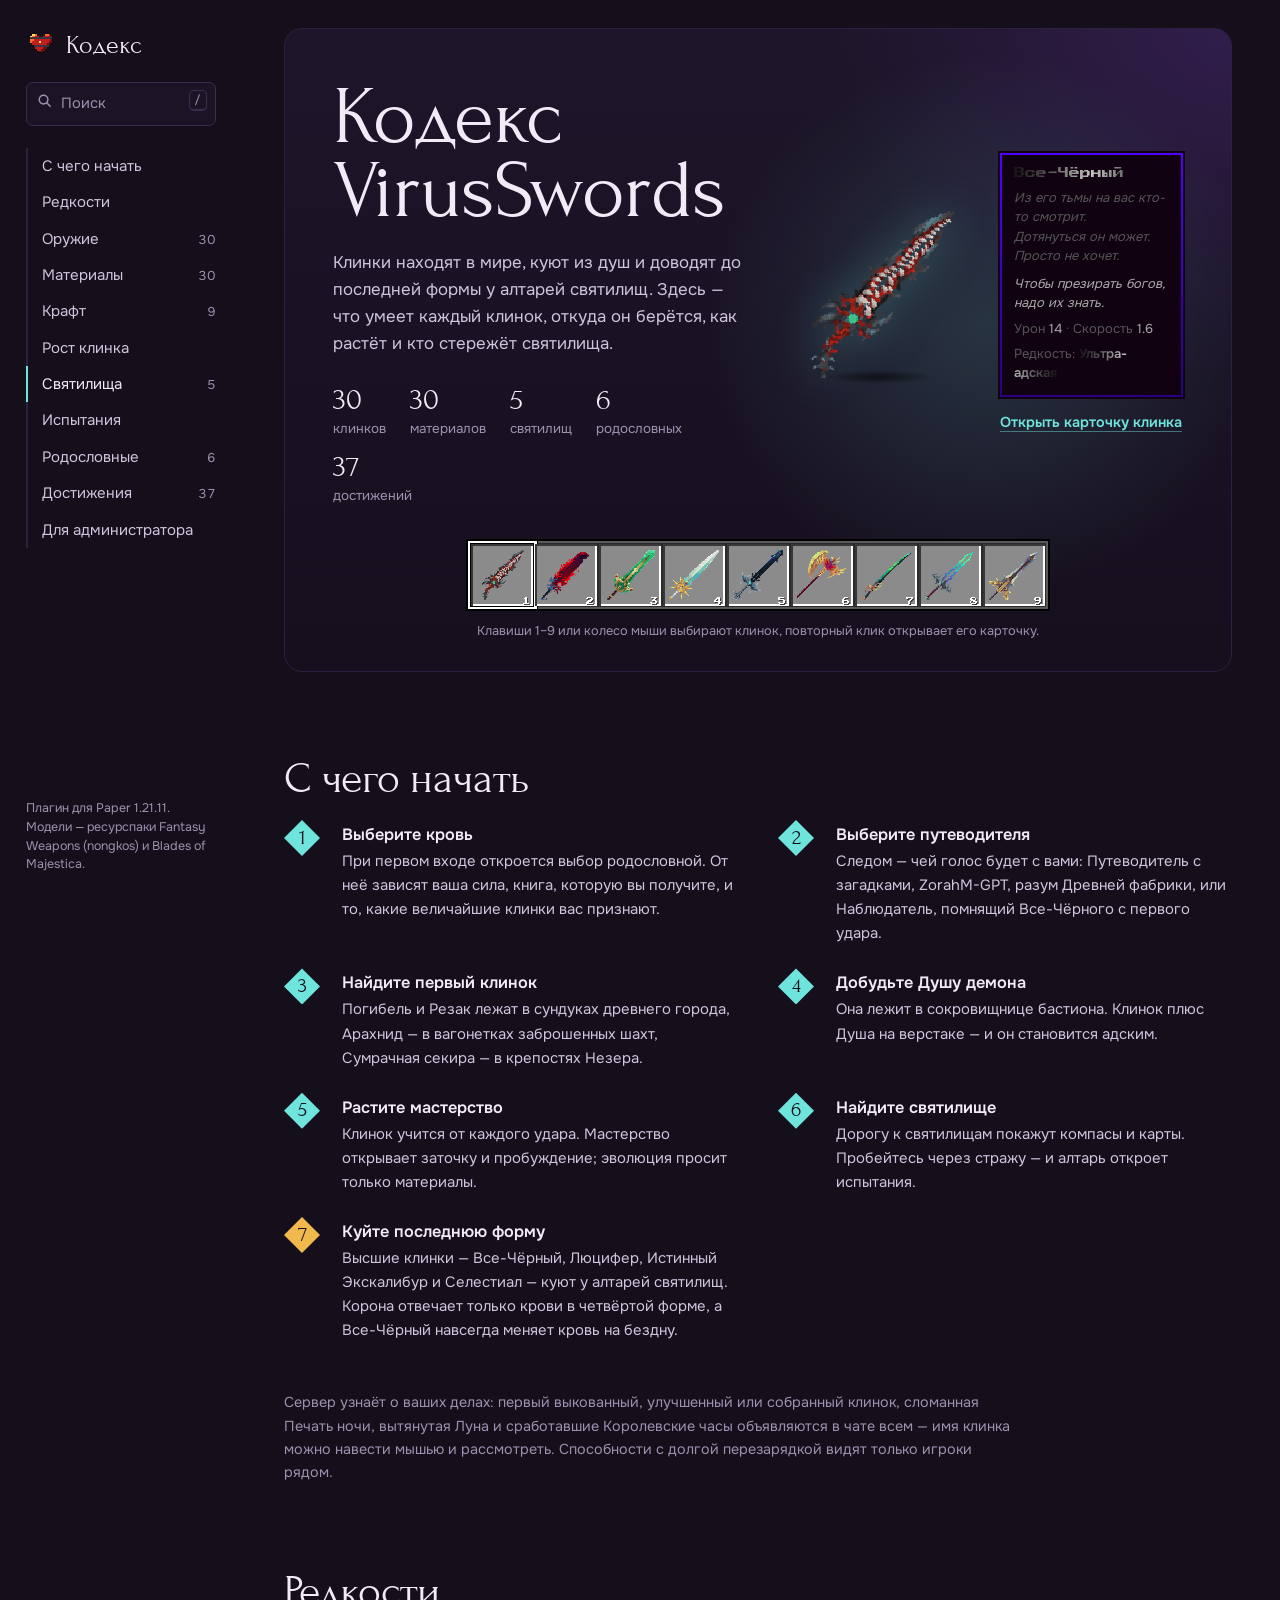
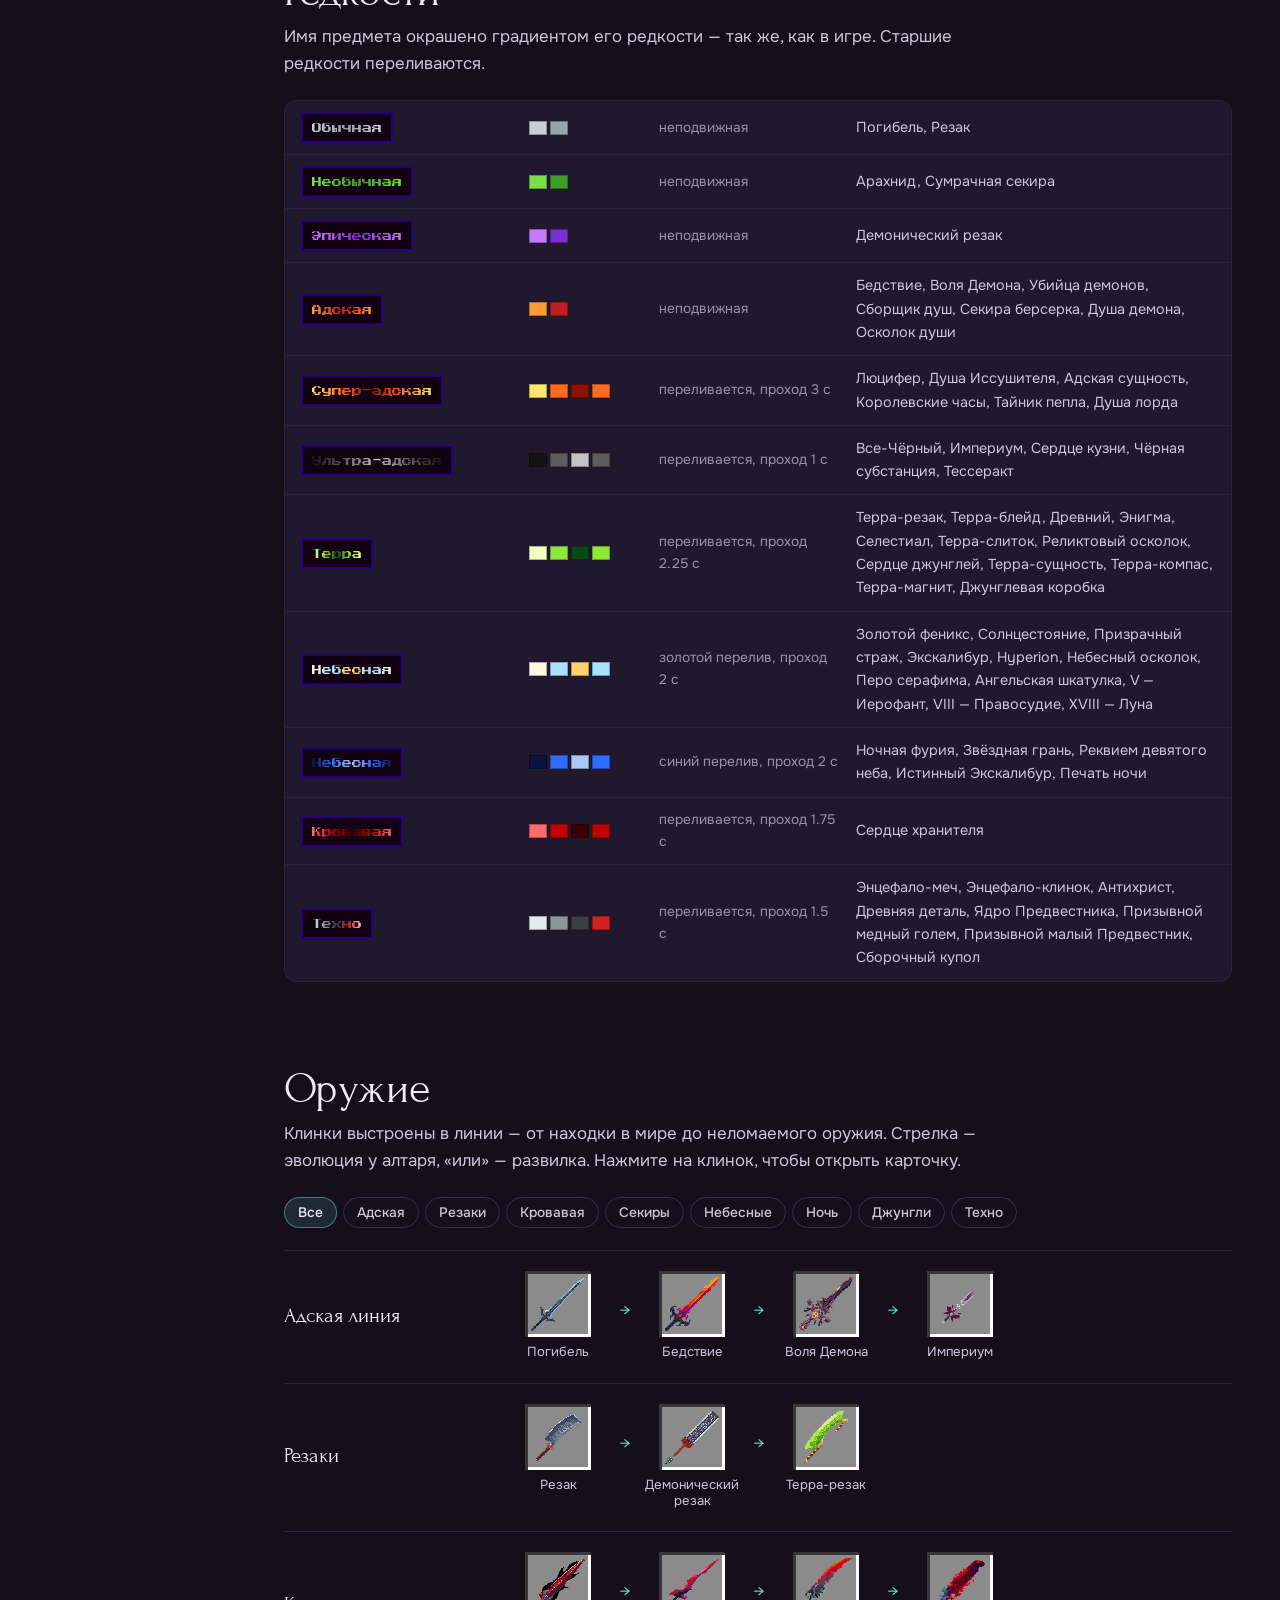
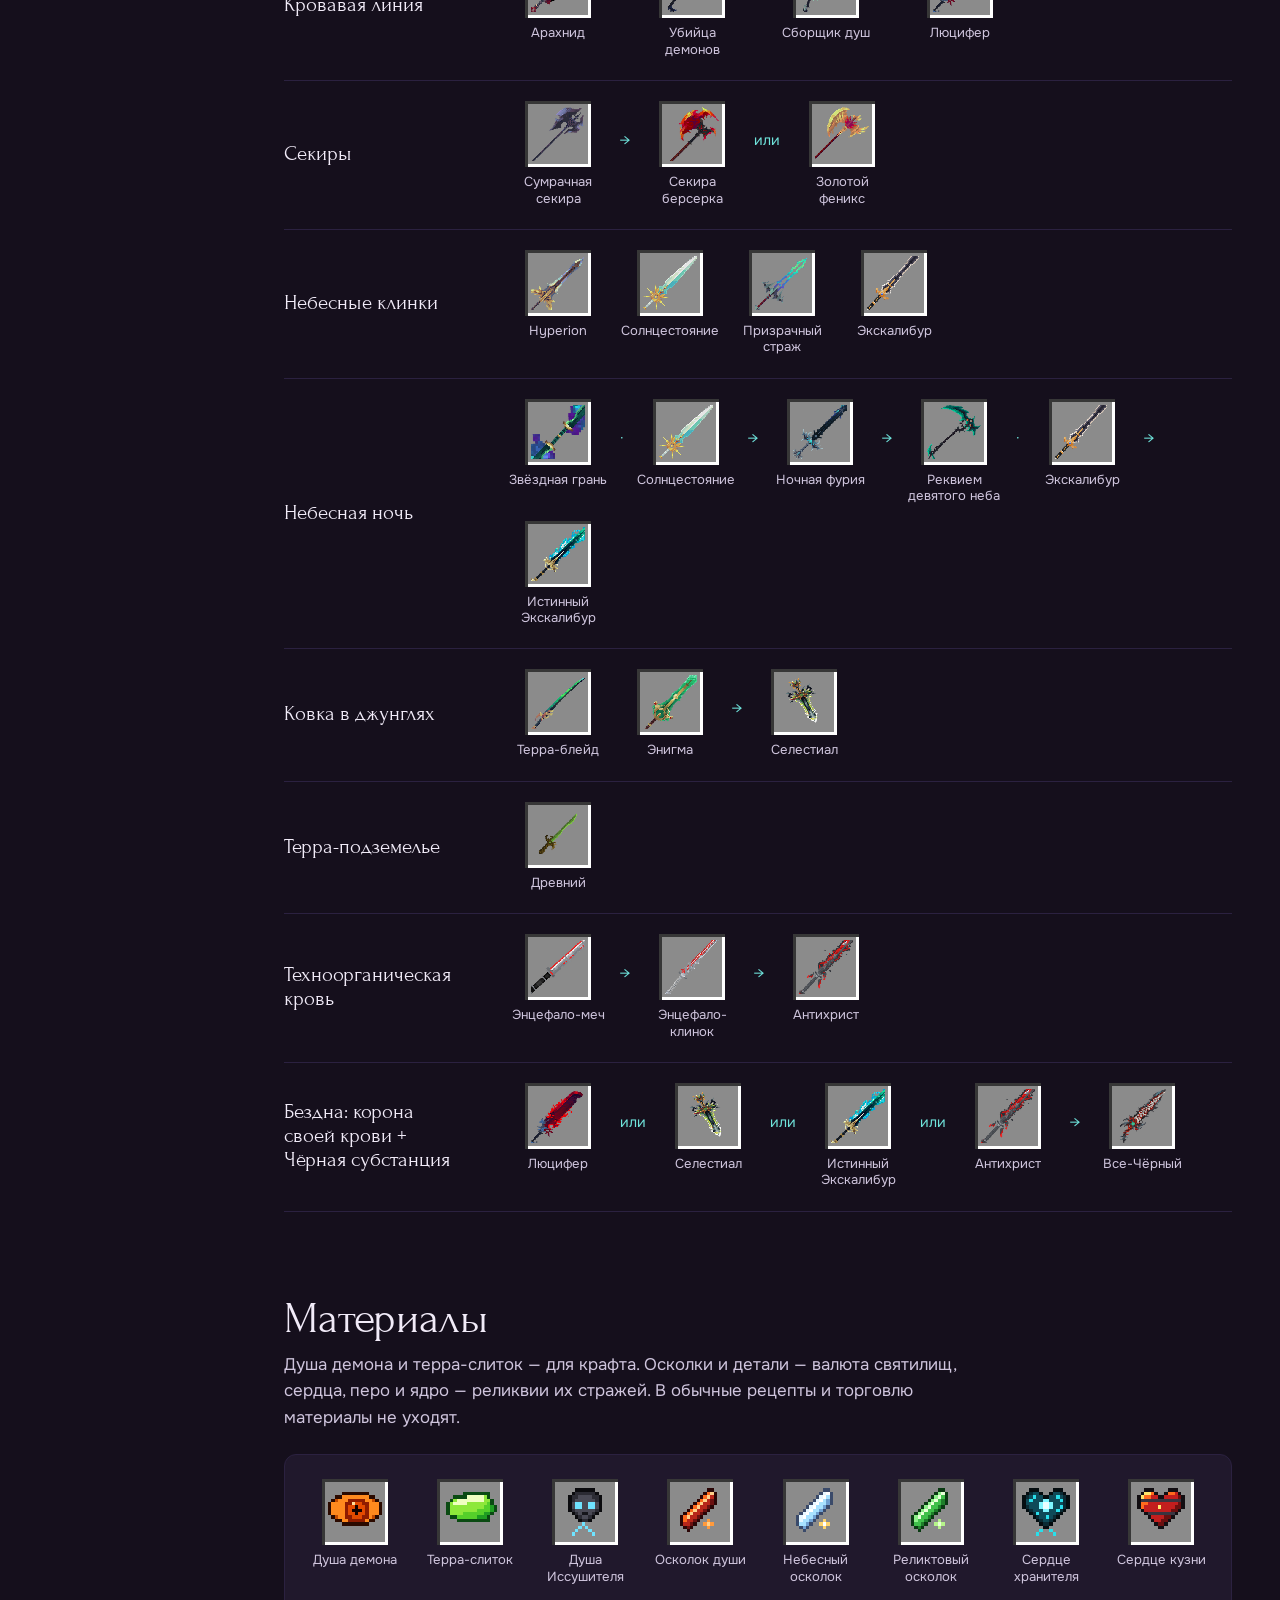
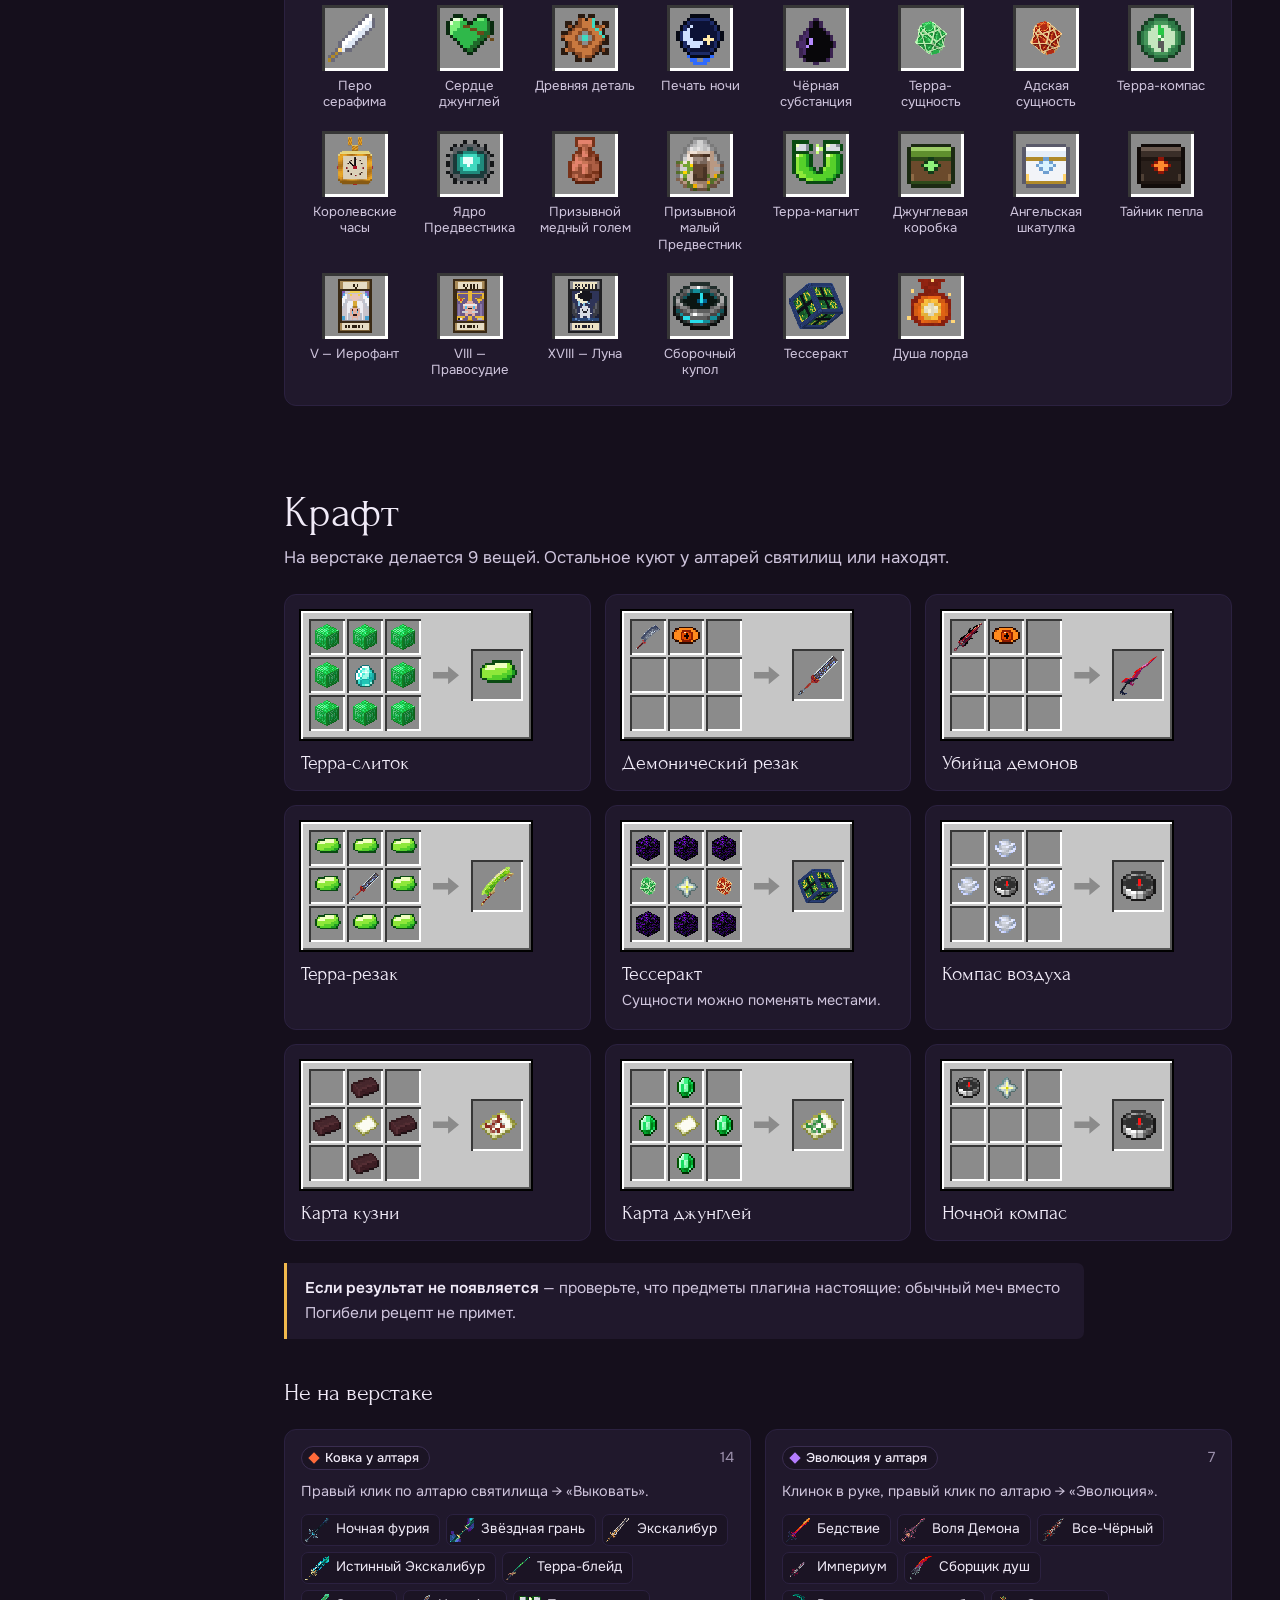
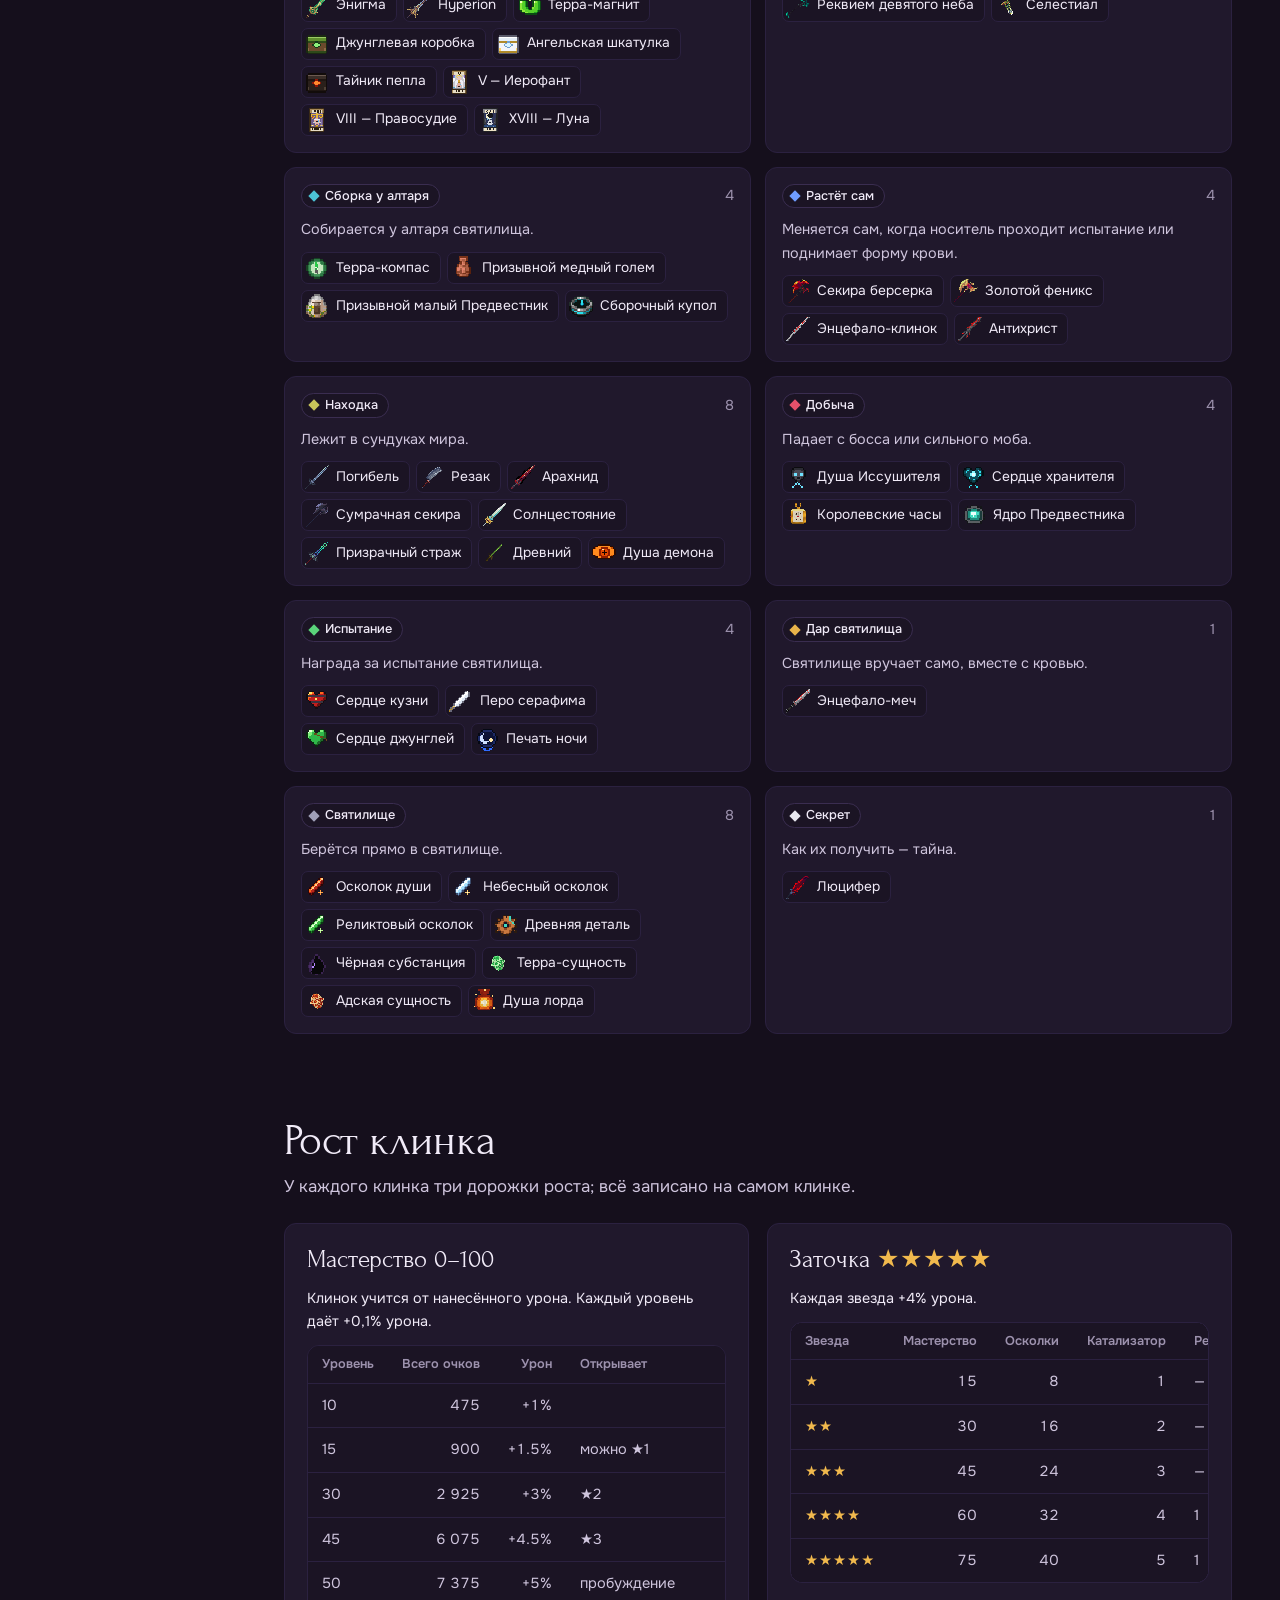
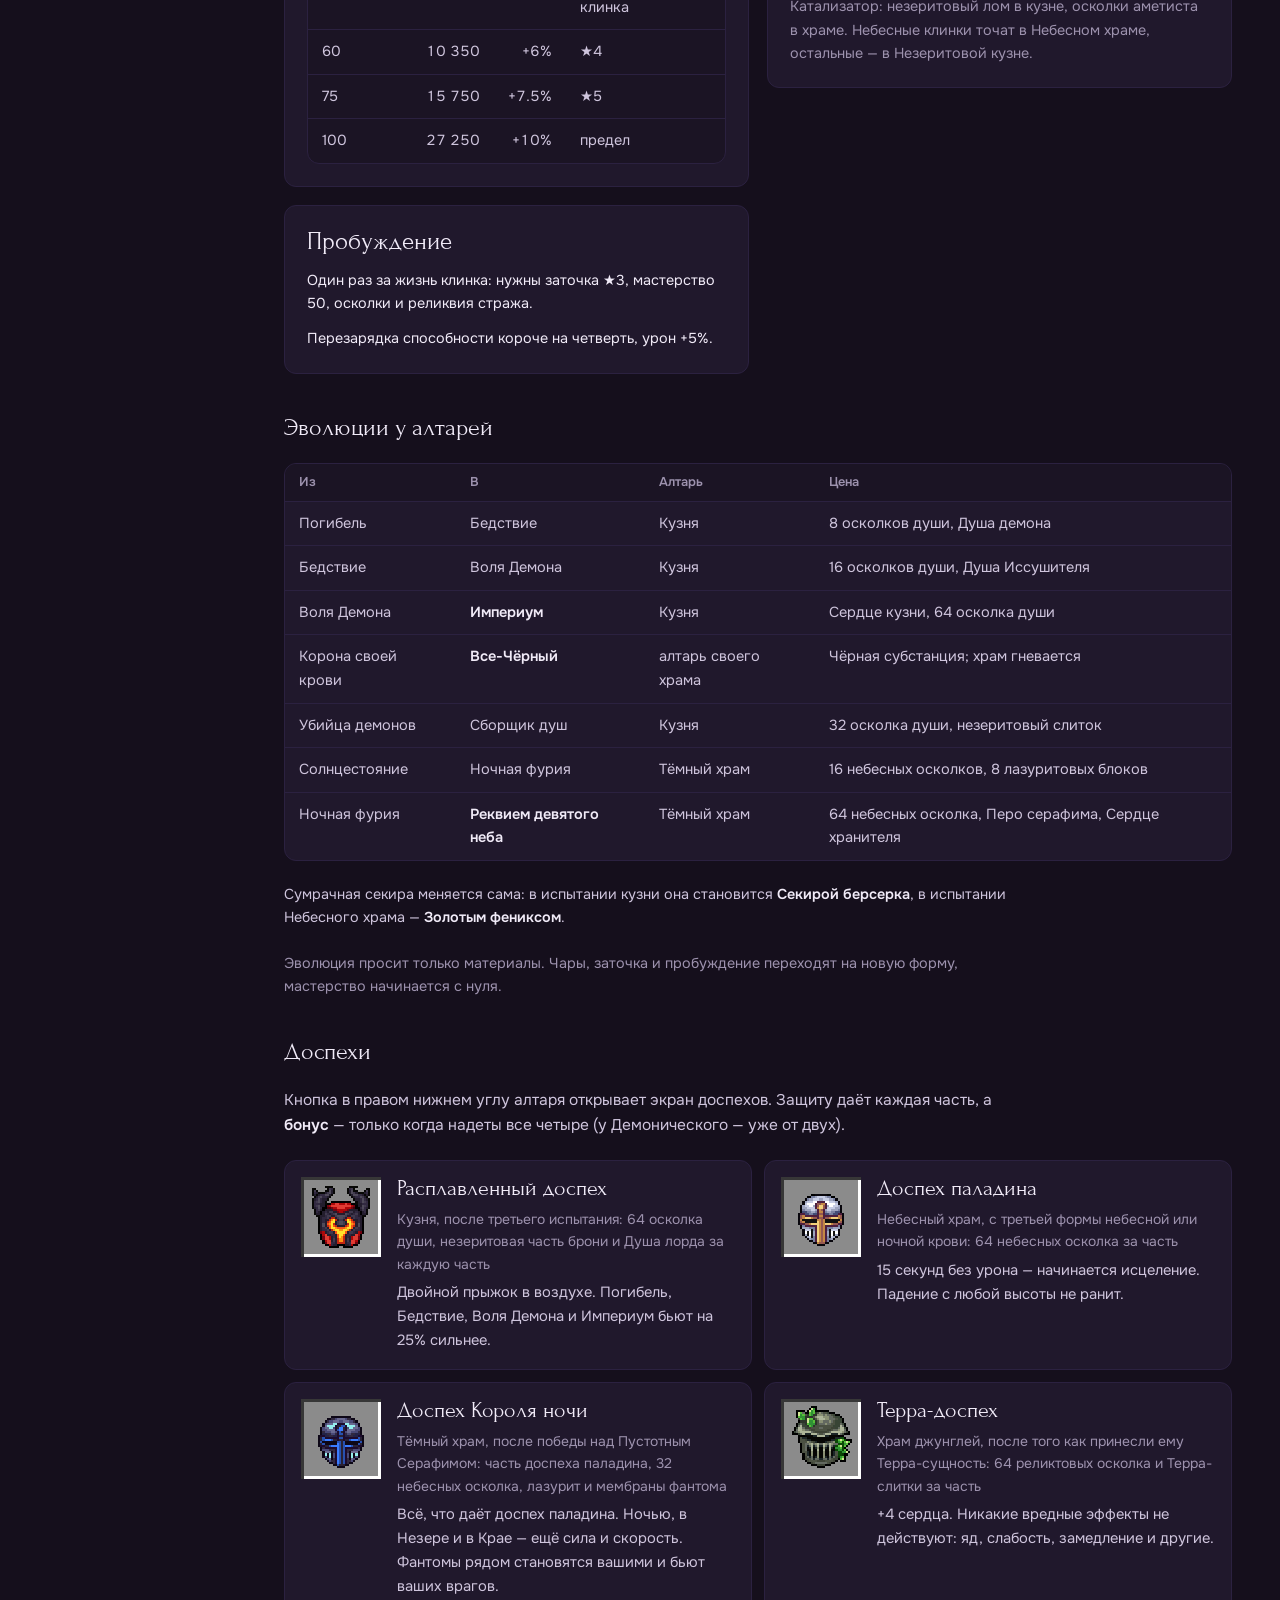
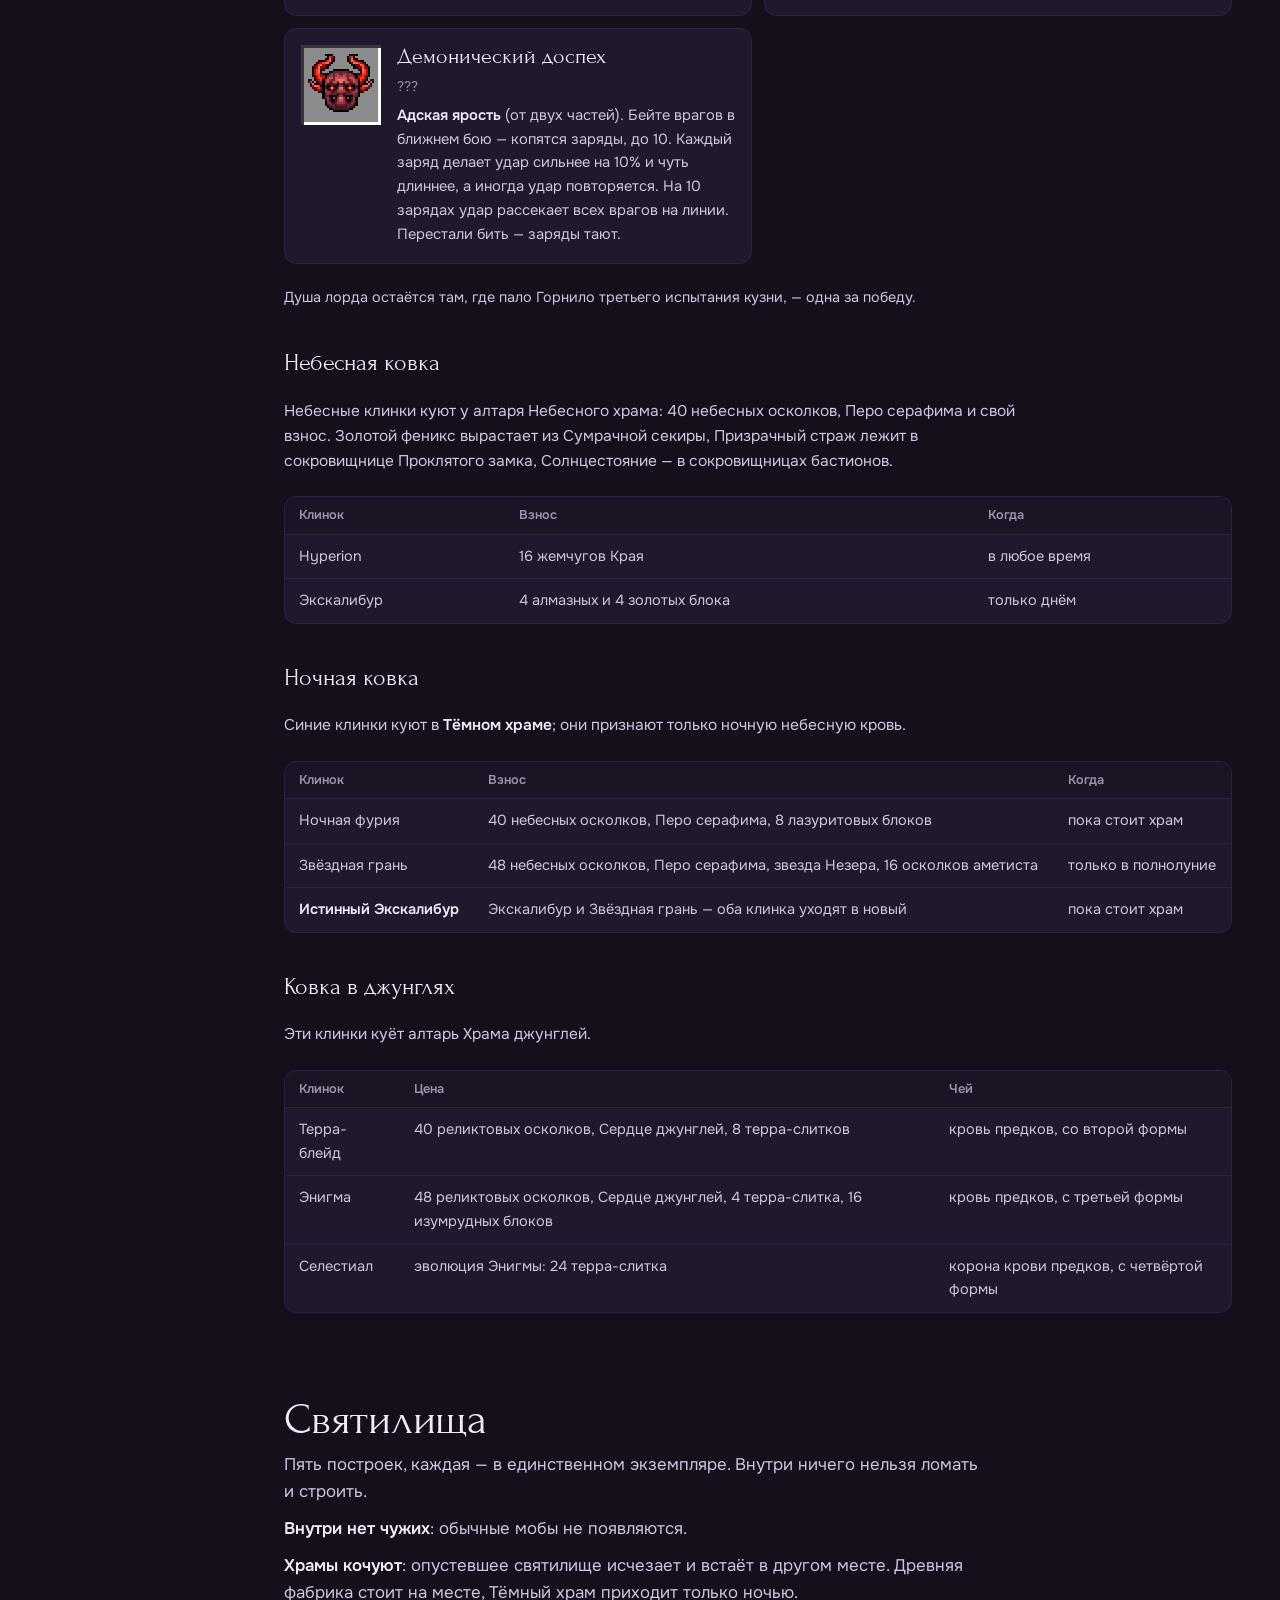
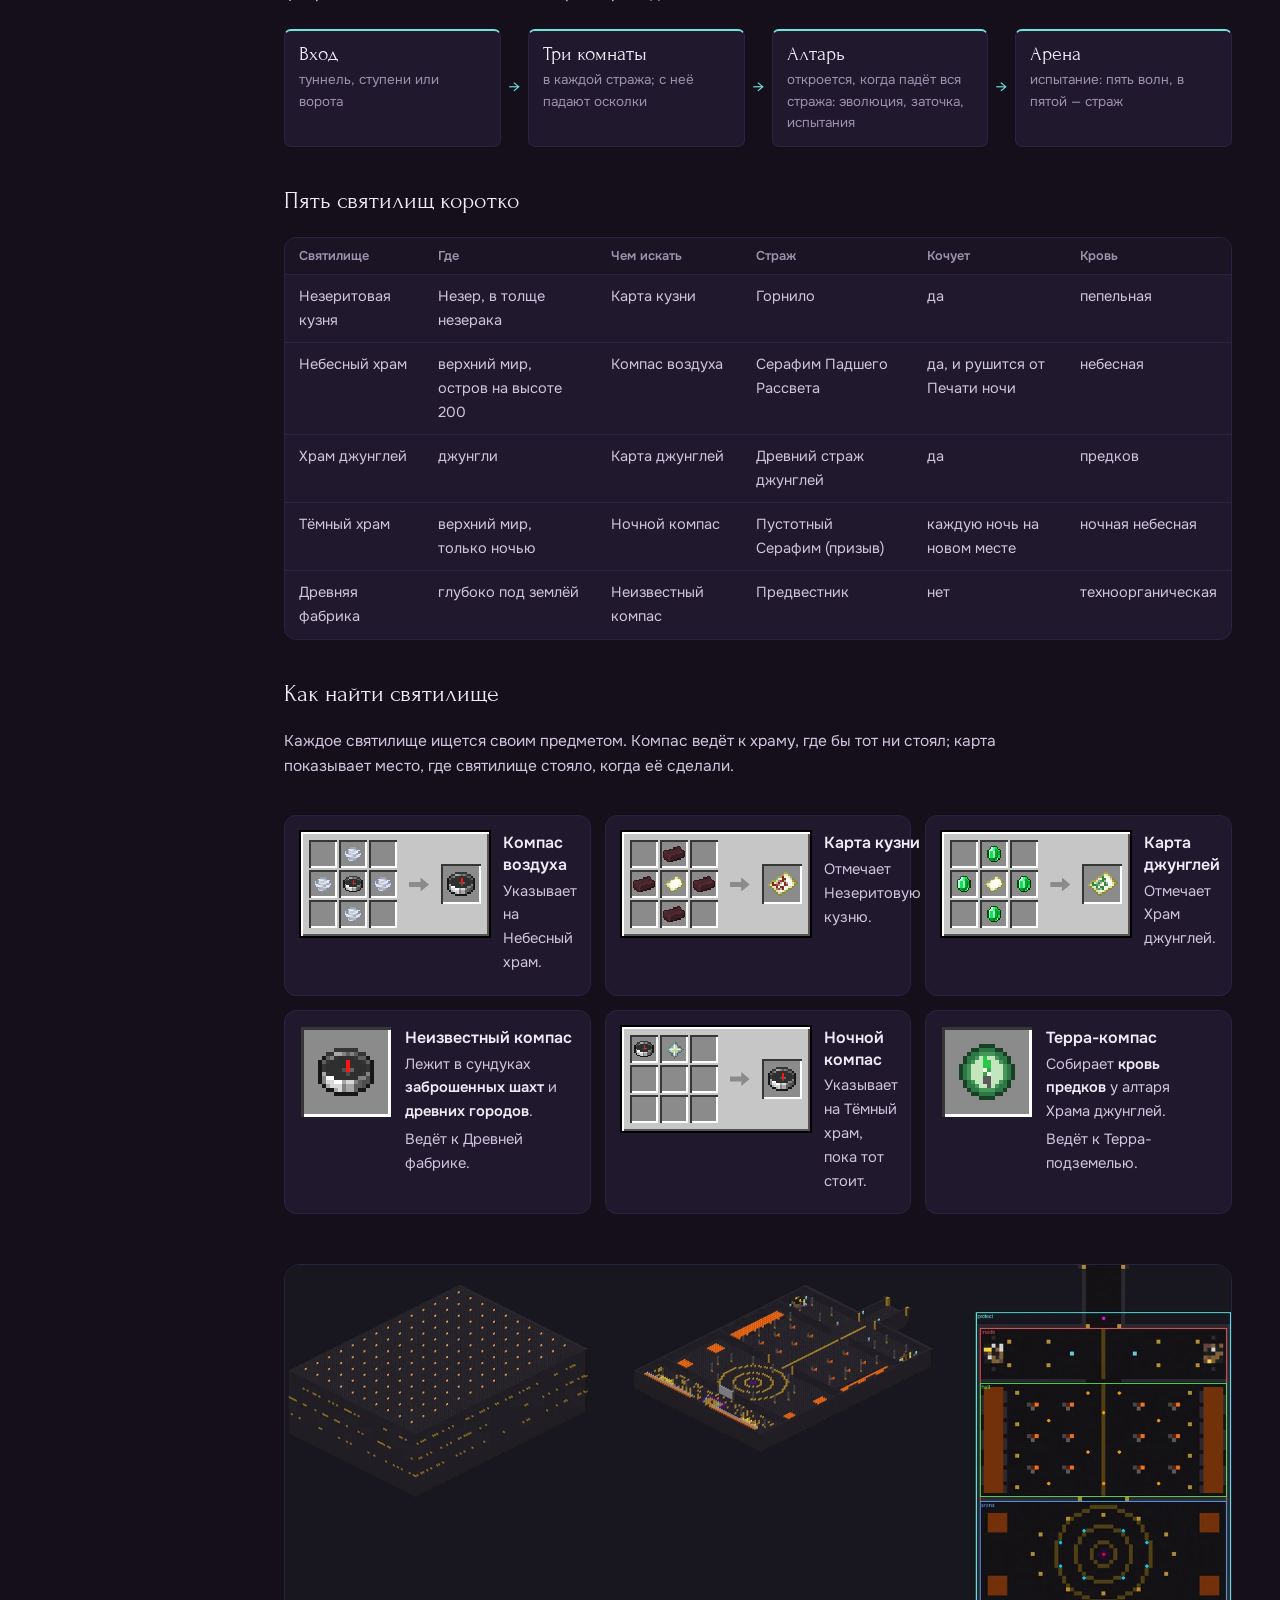
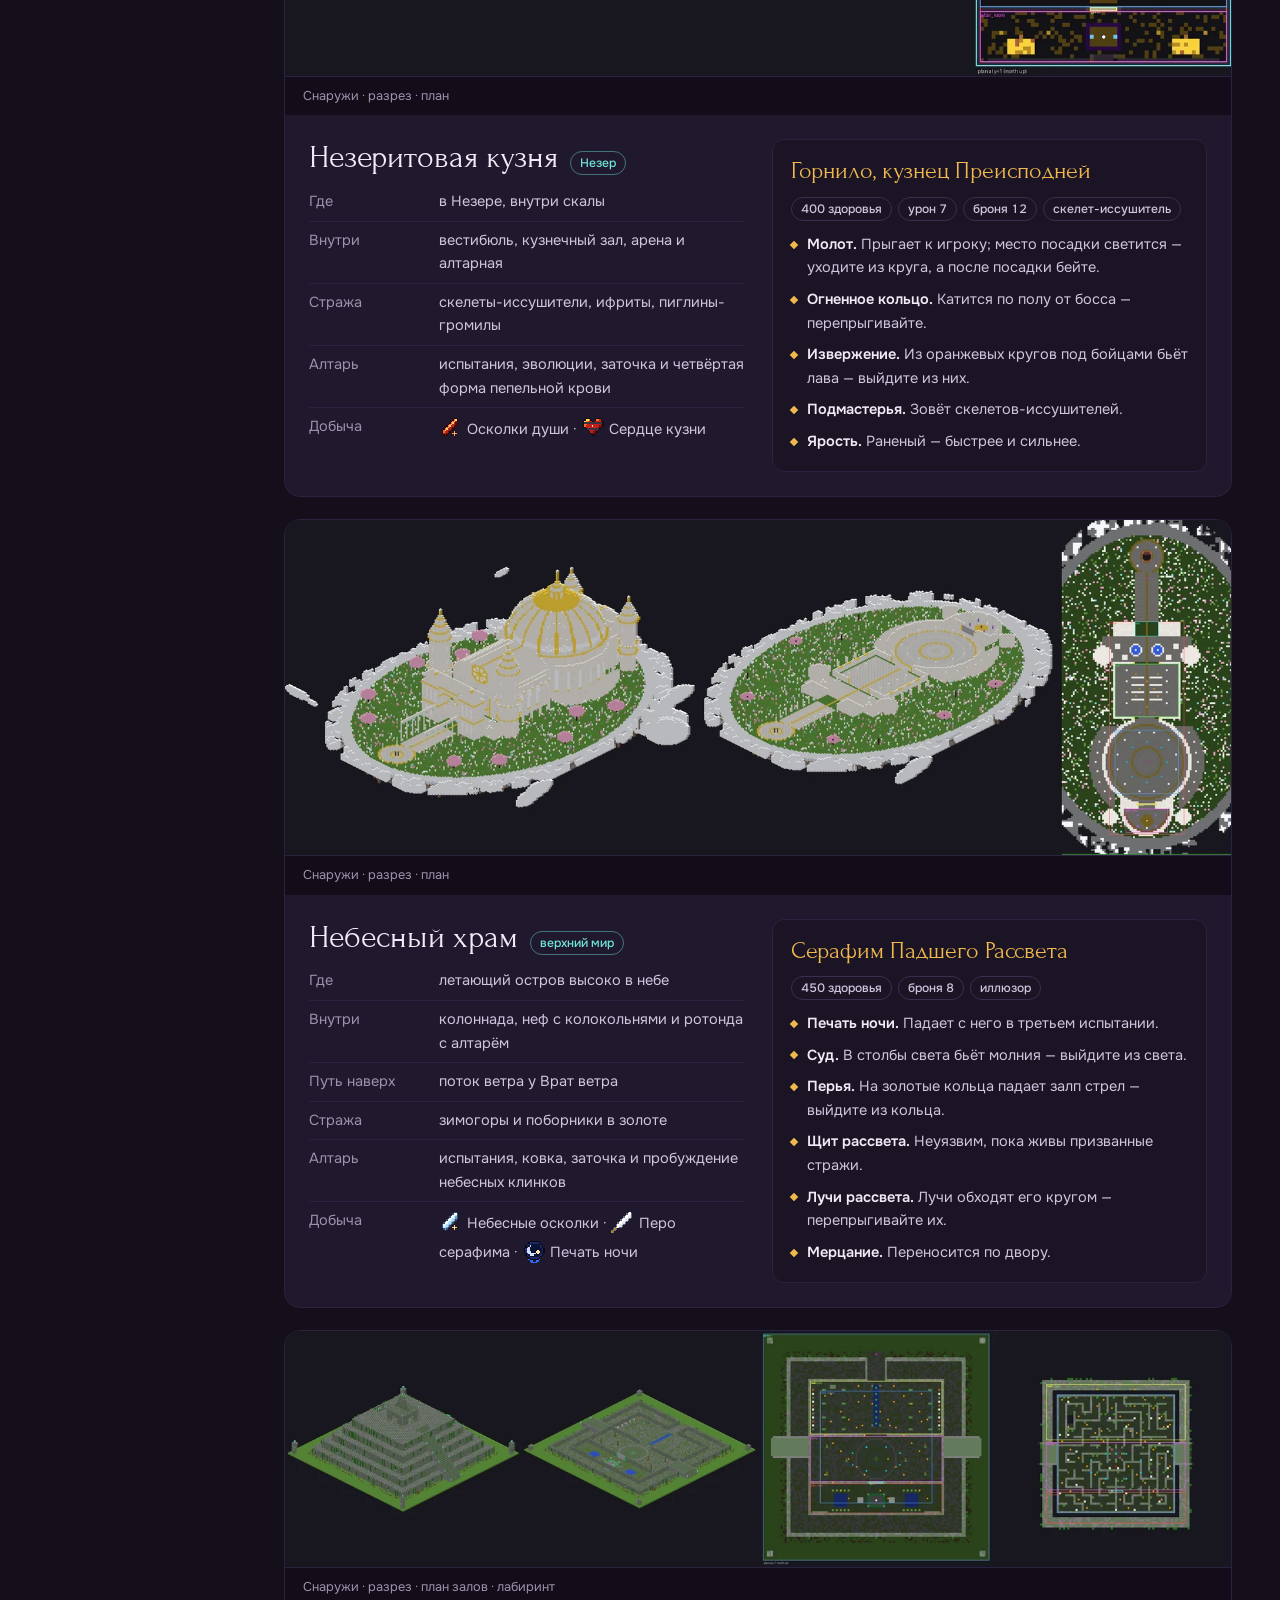
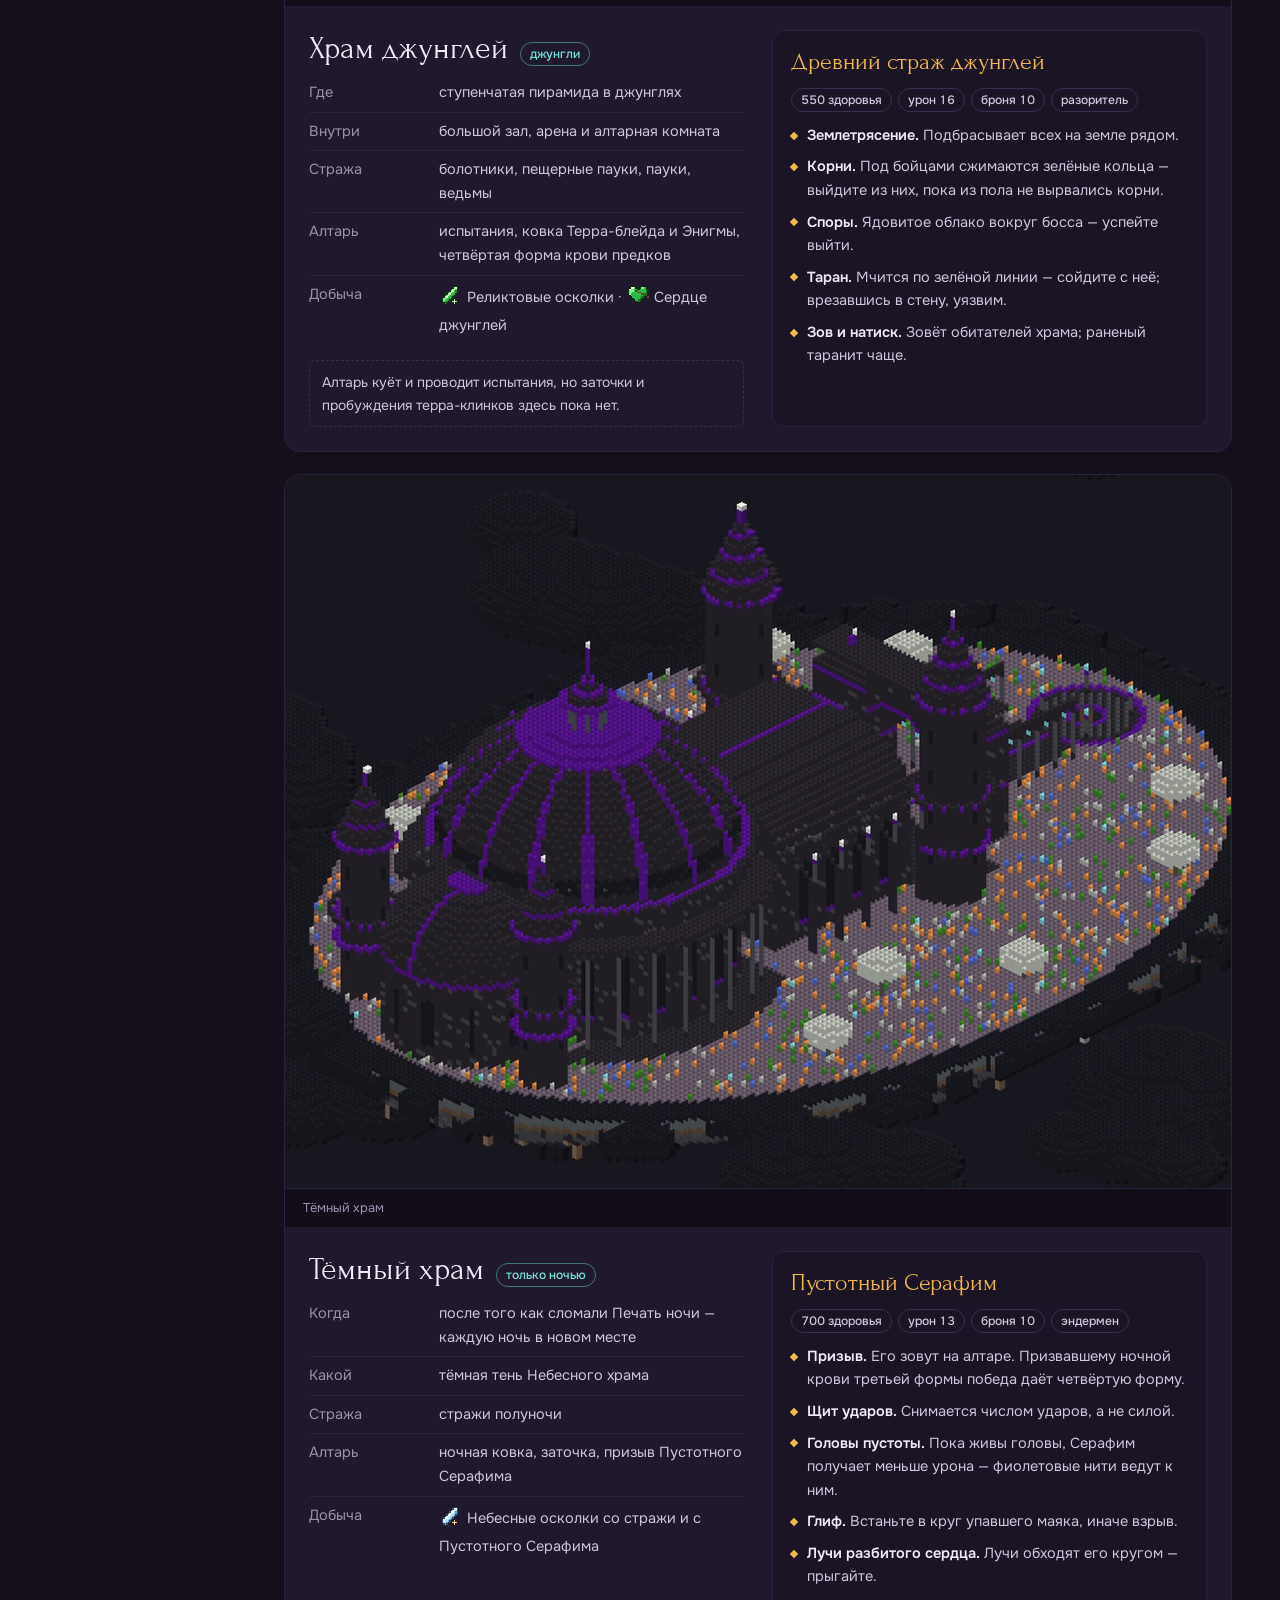
==== index.html @ 8cde56cd "Wiki: new interface - item inspector, slot lines, quick search Co-Authored-By: Claude Opus 5.5 <nore" ====
<!doctype html>
<html lang="ru">
<head>
<meta charset="utf-8">
<meta name="viewport" content="width=device-width, initial-scale=1">
<meta name="color-scheme" content="dark">
<meta name="theme-color" content="#150f1c">
<title>Кодекс VirusSwords</title>
<link rel="preconnect" href="https://fonts.googleapis.com">
<link rel="preconnect" href="https://fonts.gstatic.com" crossorigin>
<link rel="stylesheet" href="https://fonts.googleapis.com/css2?family=Forum&family=Onest:wght@400;500;600;700&family=JetBrains+Mono:wght@400;600&family=Press+Start+2P&display=swap">
  <script type="module" crossorigin src="./scripts/wiki.js"></script>
  <link rel="modulepreload" crossorigin href="./scripts/vue.js">
  <link rel="modulepreload" crossorigin href="./scripts/data.js">
  <link rel="stylesheet" crossorigin href="./styles/index.css">
</head>
<body>
<div id="app"></div>
</body>
</html>
---- styles/index.css ----
/*
 * Кодекс VirusSwords.
 *
 * Obsidian with a purple cast for the page, soul fire for what you can act on, enchantment
 * gold for what is rare. Headings are cut like an altar inscription (Forum), the text is
 * plain (Onest). Anything the game itself draws - slots, tooltips, the workbench - is drawn
 * the way the game draws it, square and grey, in its pixel font; everything around it is soft.
 */
:root {
  --bg: #150f1c;
  --bg-2: #1b1424;
  --surface: #20182c;
  --surface-2: #291f39;
  --line: #3a2d50;
  --line-soft: #2b2140;
  --ink: #f1ebf8;
  --ink-2: #cfc5dd;
  --muted: #9d92ae;
  --soul: #6fe4dc;
  --soul-soft: rgba(111, 228, 220, .12);
  --soul-line: rgba(111, 228, 220, .45);
  --gold: #f1b94d;
  --focus: #6fe4dc;
  --code-bg: #2a2038;
  /* In-game UI, as it is in the game. */
  --tip-bg: rgba(16, 0, 16, 0.95);
  --tip-b1: #5000ff;
  --tip-b2: #28007f;
  --slot: #8b8b8b;
  --slot-hi: #ffffff;
  --slot-lo: #373737;
  --gui: #c6c6c6;
  --display: "Forum", "Cormorant Garamond", Georgia, serif;
  --body: "Onest", "Segoe UI", system-ui, sans-serif;
  --mono: "JetBrains Mono", ui-monospace, Consolas, monospace;
  --pixel: "Press Start 2P", ui-monospace, monospace;
  --r-box: 12px;
  --r-small: 7px;
  color-scheme: dark;
}

/* --- base ------------------------------------------------------------------------- */
* { box-sizing: border-box; }
/* The filters hide cards with the hidden attribute; a card's own display must not win over it. */
[hidden] { display: none !important; }
html { background: var(--bg); scroll-behavior: smooth; scroll-padding-top: 20px; }
@media (prefers-reduced-motion: reduce) { html { scroll-behavior: auto; } }
body { margin: 0; background: var(--bg); color: var(--ink); font: 15.5px/1.62 var(--body); -webkit-font-smoothing: antialiased; text-rendering: optimizeLegibility; }
a { color: var(--soul); text-decoration-color: var(--soul-line); text-underline-offset: 3px; }
a:hover { text-decoration-color: currentColor; }
:focus-visible { outline: 2px solid var(--focus); outline-offset: 2px; border-radius: 3px; }
::selection { background: rgba(111, 228, 220, .3); }
h1, h2, h3, h4 { text-wrap: balance; margin: 0; font-weight: 400; }
h2 { font: 400 clamp(2.1rem, 3.4vw, 2.75rem)/1.05 var(--display); letter-spacing: -.005em; }
h3 { font: 400 1.5rem/1.15 var(--display); }
h4 { font: 600 1rem/1.35 var(--body); }
p { margin: 0; }
b, strong { font-weight: 600; color: var(--ink); }
code, kbd { font: .84em var(--mono); background: var(--code-bg); padding: .12em .4em; border-radius: 5px; }
kbd { border: 1px solid var(--line); border-bottom-width: 2px; }
.muted { color: var(--muted); }
.small { font-size: .9rem; }
.num { font-variant-numeric: tabular-nums; text-align: right; white-space: nowrap; }
.sr-only { position: absolute; width: 1px; height: 1px; overflow: hidden; clip: rect(0 0 0 0); white-space: nowrap; }
.skip { position: absolute; left: 12px; top: -60px; z-index: 50; padding: 8px 14px; background: var(--soul); color: var(--bg); border-radius: var(--r-small); font-weight: 600; text-decoration: none; }
.skip:focus { top: 12px; }

/* --- shell -------------------------------------------------------------------------- */
.shell { display: grid; grid-template-columns: 236px minmax(0, 1fr); max-width: 1380px; margin: 0 auto; }
main { min-width: 0; padding: 0 48px 96px; }
section { padding-block: 84px 0; display: grid; gap: 22px; scroll-margin-top: 8px; }
.sec-head { display: grid; gap: 10px; max-width: 70ch; }
.lead { color: var(--ink-2); font-size: 1.05rem; line-height: 1.6; max-width: 66ch; }
.prose { max-width: 70ch; display: grid; gap: 12px; color: var(--ink-2); }
section > p, section > .stack > p { max-width: 74ch; color: var(--ink-2); }
section > h3 { margin-top: 18px; }

/* --- side rail ---------------------------------------------------------------------- */
.side { position: sticky; top: 0; z-index: 10; height: 100vh; padding: 30px 20px 26px 26px; display: flex; flex-direction: column; gap: 22px; }
.brand { display: flex; align-items: center; gap: 10px; text-decoration: none; color: var(--ink); }
.brand-mark { width: 30px; height: 30px; flex: none; image-rendering: pixelated; }
.brand-name { font: 400 1.65rem/1 var(--display); }
.search { position: relative; }
.search input { width: 100%; font: inherit; font-size: .92rem; padding: 9px 34px 9px 34px; border: 1px solid var(--line); border-radius: var(--r-small); background: var(--bg-2); color: var(--ink); appearance: none; }
.search input::placeholder { color: var(--muted); }
.search input:focus { outline: none; border-color: var(--soul-line); box-shadow: 0 0 0 3px var(--soul-soft); }
.search input::-webkit-search-cancel-button { filter: invert(.7); }
.search-icon { position: absolute; left: 11px; top: 11px; width: 15px; height: 15px; color: var(--muted); pointer-events: none; }
.search-key { position: absolute; right: 9px; top: 8px; font-size: .72rem; color: var(--muted); background: transparent; }
.search input:focus ~ .search-key, .search input:not(:placeholder-shown) ~ .search-key { display: none; }
.search-hint { margin-top: 7px; font-size: .8rem; color: var(--soul); min-height: 1.25em; }
.nav { display: flex; flex-direction: column; min-height: 0; overflow-y: auto; scrollbar-width: thin; }
.nav a { display: flex; justify-content: space-between; align-items: baseline; gap: 8px; padding: 6px 0 6px 14px; border-left: 2px solid var(--line-soft); color: var(--ink-2); text-decoration: none; font-size: .94rem; }
.nav a:hover { color: var(--ink); border-left-color: var(--line); }
.nav a.on { color: var(--ink); border-left-color: var(--soul); }
.nav .count { color: var(--muted); font-size: .8rem; font-variant-numeric: tabular-nums; }
.side-foot { margin-top: auto; font-size: .78rem; line-height: 1.5; color: var(--muted); }

/* --- hero: the held blade ---------------------------------------------------------- */
.hero {
  margin-top: 28px; position: relative; overflow: hidden; border-radius: 18px; border: 1px solid var(--line-soft);
  background:
    radial-gradient(42% 60% at 74% 46%, rgba(111, 228, 220, .16), transparent 70%),
    radial-gradient(70% 90% at 100% 0%, rgba(120, 60, 200, .22), transparent 60%),
    linear-gradient(180deg, #1d1529, #160f1e);
  display: grid; grid-template-columns: minmax(0, 1.05fr) minmax(0, 1fr); grid-template-areas: "text stage" "bar bar";
  gap: 28px 36px; padding: 52px 48px 30px;
}
.hero-text { grid-area: text; display: grid; gap: 22px; align-content: center; }
.hero h1 { font: 400 clamp(3rem, 6.4vw, 5.4rem)/.9 var(--display); letter-spacing: -.015em; }
.facts { margin: 6px 0 0; display: flex; flex-wrap: wrap; gap: 14px 24px; }
.facts div { display: flex; flex-direction: column-reverse; gap: 2px; }
.facts dd { margin: 0; font: 400 1.85rem/1 var(--display); font-variant-numeric: tabular-nums; }
.facts dt { font-size: .84rem; color: var(--muted); }
.stage { grid-area: stage; display: grid; grid-template-columns: auto minmax(0, 1fr); align-items: center; gap: 26px; }
.held { width: 188px; height: 188px; display: grid; place-items: center; position: relative; }
.held::after { content: ""; position: absolute; bottom: 4px; left: 50%; width: 110px; height: 14px; transform: translateX(-50%); border-radius: 50%; background: radial-gradient(rgba(0, 0, 0, .55), transparent 70%); }
.held img { width: 168px; height: 168px; image-rendering: pixelated; filter: drop-shadow(0 0 22px rgba(111, 228, 220, .28)); animation: bob 3.2s ease-in-out infinite; }
@keyframes bob { 0%, 100% { transform: translateY(-6px) rotate(-2deg); } 50% { transform: translateY(6px) rotate(2deg); } }
@media (prefers-reduced-motion: reduce) { .held img { animation: none; } }
.stage-tip { display: grid; gap: 12px; justify-items: start; min-width: 0; }
.stage-tip .tip { width: 100%; max-width: 380px; }
.text-btn { font: 600 .9rem var(--body); color: var(--soul); background: none; border: 0; padding: 4px 0; cursor: pointer; text-decoration: underline; text-decoration-color: var(--soul-line); text-underline-offset: 4px; }
.text-btn:hover { text-decoration-color: currentColor; }
.hotbar-wrap { grid-area: bar; display: grid; justify-items: center; gap: 10px; padding-top: 4px; }
.hotbar { display: flex; padding: 3px; background: #2b2b2b; border: 2px solid #000; box-shadow: inset 0 0 0 2px #5a5a5a; max-width: 100%; overflow-x: auto; scrollbar-width: none; }
.hslot { position: relative; width: 62px; height: 62px; flex: none; border: 0; padding: 6px; margin: 0; cursor: pointer;
  background: #8b8b8b; box-shadow: inset 2px 2px 0 #373737, inset -2px -2px 0 #fff; }
.hslot + .hslot { margin-left: 2px; }
.hslot img { width: 100%; height: 100%; display: block; image-rendering: pixelated; }
.hslot .hkey { position: absolute; right: 3px; bottom: 1px; font: 8px/1 var(--pixel); color: #fff; text-shadow: 1px 1px 0 #3f3f3f; }
.hslot.sel::after { content: ""; position: absolute; inset: -4px; border: 3px solid #fff; box-shadow: 0 0 0 1px #000, inset 0 0 0 1px #000; pointer-events: none; }
.hslot:focus-visible { outline-offset: 5px; }
.hotbar-note { font-size: .8rem; color: var(--muted); text-align: center; }

/* --- in-game pieces ------------------------------------------------------------------ */
.paint { background-clip: text; -webkit-background-clip: text; color: transparent; -webkit-text-fill-color: transparent; }
@keyframes shimmer { to { background-position: 100% 0; } }
@media (prefers-reduced-motion: reduce) { .paint { animation: none !important; } }
.tip { background: var(--tip-bg); color: #aaa; padding: 10px 12px 12px; border: 2px solid; border-image: linear-gradient(var(--tip-b1), var(--tip-b2)) 1;
  box-shadow: 0 0 0 2px rgba(16, 0, 16, .95); font-size: 13px; line-height: 1.45; min-width: 0; }
.tname { font: 11px/1.7 var(--pixel); font-weight: 400; word-break: break-word; }
.tlore { margin-top: 6px; display: grid; gap: 1px; }
.tlore .gap { height: 7px; }
.tlore em { font-style: italic; }
.tstats { margin-top: 8px; color: #555; }
.tstats b { color: #aaa; font-weight: 400; }
.trar { margin-top: 6px; color: #555; }
.trar .paint { font-weight: 600; }
.slot { width: 80px; height: 80px; flex: none; padding: 7px; background: var(--slot); box-shadow: inset 3px 3px 0 var(--slot-lo), inset -3px -3px 0 var(--slot-hi); display: grid; place-items: center; }
.slot img { width: 100%; height: 100%; image-rendering: pixelated; }
.slot.sm { width: 46px; height: 46px; padding: 4px; box-shadow: inset 2px 2px 0 var(--slot-lo), inset -2px -2px 0 var(--slot-hi); }

/* --- item tiles: a game slot and the name under it --------------------------------------- */
.islot { display: inline-grid; justify-items: center; align-content: start; gap: 7px; text-decoration: none; color: var(--ink-2); border-radius: var(--r-small); padding: 4px; }
.islot-cell { width: 54px; height: 54px; padding: 5px; display: grid; place-items: center; background: var(--slot); box-shadow: inset 2px 2px 0 var(--slot-lo), inset -2px -2px 0 var(--slot-hi); position: relative; }
.islot-cell img { width: 100%; height: 100%; image-rendering: pixelated; }
.islot:hover .islot-cell::after, .islot.open .islot-cell::after { content: ""; position: absolute; inset: 2px; background: rgba(255, 255, 255, .38); pointer-events: none; }
.islot.open .islot-cell { outline: 2px solid var(--soul); outline-offset: 2px; }
.islot.named { width: 108px; padding: 6px 4px 8px; }
.islot.named .islot-cell { width: 66px; height: 66px; padding: 6px; box-shadow: inset 3px 3px 0 var(--slot-lo), inset -3px -3px 0 var(--slot-hi); }
.islot-name { font-size: .82rem; line-height: 1.25; text-align: center; text-wrap: balance; hyphens: auto; overflow-wrap: anywhere; max-width: 100%; }
.islot:hover .islot-name, .islot.open .islot-name { color: var(--ink); }
.islot.dim { opacity: .28; filter: grayscale(1); }
.islot.dim:hover { opacity: .6; }

/* --- start: the road, one step after another ------------------------------------------------ */
.steps { list-style: none; margin: 0; padding: 0; display: grid; grid-template-columns: repeat(2, minmax(0, 1fr)); gap: 0 40px; counter-reset: s; max-width: 980px; }
.steps li { counter-increment: s; position: relative; display: grid; grid-template-columns: 44px minmax(0, 1fr); column-gap: 14px; align-content: start; padding: 0 0 26px; }
.steps li::before { content: counter(s); grid-row: span 2; width: 36px; height: 36px; display: grid; place-items: center; font: 400 1.3rem/1 var(--display); color: var(--bg); background: var(--soul); clip-path: polygon(50% 0, 100% 50%, 50% 100%, 0 50%); margin-top: -4px; }
.steps h4 { font-size: 1.02rem; margin-bottom: 4px; }
.steps p { color: var(--ink-2); font-size: .93rem; }
.steps li:last-child::before { background: var(--gold); }

/* --- rarity --------------------------------------------------------------------------- */
.rarities { list-style: none; margin: 0; padding: 0; display: grid; border: 1px solid var(--line-soft); border-radius: var(--r-box); overflow: hidden; background: var(--surface); }
.rarity { display: grid; grid-template-columns: 210px 112px minmax(140px, .8fr) minmax(0, 1.6fr); gap: 18px; align-items: center; padding: 11px 16px; }
.rarity + .rarity { border-top: 1px solid var(--line-soft); }
.rname { justify-self: start; background: var(--tip-bg); padding: 8px 11px 7px; font: 10px/1.6 var(--pixel); box-shadow: inset 0 0 0 2px #28007f; }
.swatches { display: flex; gap: 3px; }
.sw { width: 18px; height: 14px; box-shadow: inset 0 0 0 1px rgba(0, 0, 0, .3); }
.rmotion { font-size: .86rem; color: var(--muted); }
.rused { font-size: .9rem; color: var(--ink-2); }

/* --- weapons: the lines ---------------------------------------------------------------------- */
.filters { display: flex; flex-wrap: wrap; gap: 6px; }
.chip { font: 500 .86rem var(--body); padding: 6px 13px; border-radius: 999px; border: 1px solid var(--line); background: transparent; color: var(--ink-2); cursor: pointer; }
.chip:hover { border-color: var(--muted); color: var(--ink); }
.chip[aria-pressed="true"] { background: var(--soul-soft); border-color: var(--soul-line); color: var(--ink); }
.lines { display: grid; border-top: 1px solid var(--line-soft); }
.line { display: grid; grid-template-columns: 200px minmax(0, 1fr); gap: 20px; align-items: center; padding: 14px 0; border-bottom: 1px solid var(--line-soft); }
.line-title { font-size: 1.3rem; color: var(--ink); }
.line-row, .chain-row { display: flex; flex-wrap: wrap; align-items: flex-start; gap: 2px 4px; }
.chain-row { align-items: center; }
.arrow { color: var(--soul); font-size: .9rem; padding: 0 4px; margin-top: 34px; }
.chain-row .arrow { margin-top: 0; }
.inventory { display: grid; grid-template-columns: repeat(auto-fill, minmax(108px, 1fr)); gap: 6px 4px; justify-items: center; padding: 18px 14px; background: var(--surface); border: 1px solid var(--line-soft); border-radius: var(--r-box); }
.empty { color: var(--muted); padding: 12px 0; }

/* --- the inspector: one item, beside the page ---------------------------------------------- */
.inspect-wrap { position: fixed; inset: 0; z-index: 40; }
.inspect-veil { position: absolute; inset: 0; background: rgba(9, 5, 14, .62); backdrop-filter: blur(2px); }
.inspect { position: absolute; top: 0; right: 0; bottom: 0; width: min(500px, 100vw); overflow-y: auto; overscroll-behavior: contain; background: var(--bg-2); border-left: 1px solid var(--line); padding: 26px 24px 40px; box-shadow: -24px 0 60px rgba(0, 0, 0, .45); }
.inspect:focus { outline: none; }
.inspect-close { position: sticky; top: 0; float: right; z-index: 2; width: 36px; height: 36px; margin: -8px -6px 0 8px; display: grid; place-items: center; border: 1px solid var(--line); border-radius: 50%; background: var(--surface); color: var(--ink-2); cursor: pointer; }
.inspect-close:hover { color: var(--ink); border-color: var(--muted); }
.inspect-close svg { width: 13px; height: 13px; }
.inspect-enter-active, .inspect-leave-active { transition: opacity .2s ease; }
.inspect-enter-active .inspect, .inspect-leave-active .inspect { transition: transform .24s cubic-bezier(.2, .8, .2, 1); }
.inspect-enter-from, .inspect-leave-to { opacity: 0; }
.inspect-enter-from .inspect, .inspect-leave-to .inspect { transform: translateX(40px); }
@media (prefers-reduced-motion: reduce) {
  .inspect-enter-active, .inspect-leave-active, .inspect-enter-active .inspect, .inspect-leave-active .inspect { transition: none; }
}
.card { display: grid; gap: 22px; }
.card-top { display: grid; grid-template-columns: 80px minmax(0, 1fr); gap: 14px; align-items: start; padding-right: 40px; }
.card h3 { font: 600 .95rem/1.3 var(--body); color: var(--ink); }
.obtain { display: grid; gap: 10px; }
.obtain-head { display: flex; align-items: center; justify-content: space-between; gap: 8px; }
.obtain-text { margin: 0; font-size: .92rem; color: var(--ink-2); }
.card-chain { display: grid; gap: 8px; }
.card-chain .islot { padding: 2px; }
.card dl { margin: 0; display: grid; gap: 8px; }

/* --- tables --------------------------------------------------------------------------------- */
.tbl { overflow-x: auto; background: var(--surface); border: 1px solid var(--line-soft); border-radius: var(--r-box); }
table { border-collapse: collapse; width: 100%; font-size: .91rem; }
th, td { text-align: left; padding: 10px 14px; border-bottom: 1px solid var(--line-soft); vertical-align: top; }
thead th { font: 600 .8rem/1.3 var(--body); color: var(--muted); background: var(--bg-2); white-space: nowrap; }
tbody tr:last-child td, tbody tr:last-child th { border-bottom: 0; }
tbody th { font-weight: 600; white-space: nowrap; }
td { color: var(--ink-2); }
td b { color: var(--ink); }
.dot { display: inline-block; width: 10px; height: 10px; margin-right: 9px; vertical-align: 0; transform: rotate(45deg); }
.twocol { display: grid; grid-template-columns: repeat(auto-fit, minmax(320px, 1fr)); gap: 18px; align-items: start; }
.panel { background: var(--surface); border: 1px solid var(--line-soft); border-radius: var(--r-box); padding: 22px; display: grid; gap: 12px; align-content: start; }
.panel h3 { font-size: 1.55rem; }
.panel .tbl { background: var(--bg-2); }
.inline-icons { display: block; line-height: 1.95; }
.inline-icons img { width: 24px; height: 24px; vertical-align: -6px; margin-right: 4px; image-rendering: pixelated; }
.kin-list { display: flex; flex-direction: column; gap: 4px; }
.kin-list > div { white-space: nowrap; }
.kin-list img { width: 28px; height: 28px; vertical-align: middle; margin-right: 6px; image-rendering: pixelated; }
.stars { color: var(--gold); letter-spacing: 1px; }

/* --- sanctums ---------------------------------------------------------------------------------- */
.flow { display: flex; flex-wrap: wrap; align-items: stretch; gap: 8px; }
.flow .step { flex: 1 1 140px; background: var(--surface); border: 1px solid var(--line-soft); border-top: 2px solid var(--soul); border-radius: var(--r-small); padding: 12px 14px; display: grid; gap: 4px; align-content: start; }
.flow .step b { font: 400 1.25rem/1.1 var(--display); }
.flow .step span { font-size: .84rem; color: var(--muted); }
.flow .to { align-self: center; color: var(--soul); }
.sanctum { background: var(--surface); border: 1px solid var(--line-soft); border-radius: 16px; overflow: hidden; display: grid; }
.sanctum figure { margin: 0; background: #120d18; overflow-x: auto; }
.sanctum figure img { display: block; width: 100%; min-width: 760px; max-width: none; height: auto; }
.sanctum figure.terra-figure { display: flex; flex-direction: column; align-items: center; padding: 32px 16px 0; background: radial-gradient(circle at 50% 40%, #1f3a22 0%, #120d18 70%); overflow: hidden; }
.sanctum figure.terra-figure img { width: 160px; min-width: 0; image-rendering: pixelated; filter: drop-shadow(0 0 18px #4cf064); }
.sanctum figure.cube-figure { background: radial-gradient(circle at 50% 40%, #1c2f46 0%, #120d18 70%); }
.cube-row { display: flex; flex-wrap: wrap; justify-content: center; gap: 8px; }
.sanctum figure.cube-figure img { width: 88px; filter: drop-shadow(0 0 10px #4cc8ff55); }
.sanctum figure.terra-figure figcaption { align-self: stretch; margin: 26px -16px 0; }
.sanctum figcaption { padding: 9px 18px; font-size: .8rem; color: var(--muted); background: #120d18; border-top: 1px solid var(--line-soft); }
.stack { display: grid; gap: 20px; }
figure.rooms { margin: 18px 0; background: #120d18; border-radius: var(--r-box); overflow: hidden; border: 1px solid var(--line-soft); }
figure.rooms img { display: block; width: 100%; height: auto; }
figure.rooms figcaption { padding: 9px 16px; font-size: .8rem; color: var(--muted); border-top: 1px solid var(--line-soft); }
.sanctum-body { padding: 24px; display: grid; grid-template-columns: repeat(auto-fit, minmax(300px, 1fr)); gap: 28px; }
.sanctum-title { display: flex; align-items: baseline; gap: 12px; flex-wrap: wrap; }
.sanctum-title h3 { font-size: 2rem; }
.sanctum-info { display: grid; gap: 14px; align-content: start; }
.kv { display: grid; gap: 0; font-size: .91rem; margin: 0; }
.kv div { display: grid; grid-template-columns: 118px 1fr; gap: 12px; padding: 7px 0; border-top: 1px solid var(--line-soft); }
.kv div:first-child { border-top: 0; padding-top: 0; }
.kv dt { color: var(--muted); }
.kv dd { margin: 0; color: var(--ink-2); }
.boss { display: grid; gap: 12px; align-content: start; padding: 18px; background: var(--bg-2); border-radius: var(--r-box); border: 1px solid var(--line-soft); }
.boss-name { font: 400 1.5rem/1.1 var(--display); color: var(--gold); }
.guides { display: grid; grid-template-columns: repeat(auto-fit, minmax(270px, 1fr)); gap: 14px; margin: 14px 0 28px; }
.guide-card { display: flex; gap: 14px; align-items: flex-start; padding: 16px; border: 1px solid var(--line-soft); border-radius: var(--r-box); background: var(--surface); }
.guide-card h4 { margin: 0 0 4px; }
.guide-card p { margin: 0 0 4px; color: var(--ink-2); font-size: .92rem; }
.guide-grid { display: grid; grid-template-columns: repeat(3, 26px); grid-auto-rows: 26px; gap: 3px; padding: 5px; background: #8b8b8b; flex: none; }
.gslot { background: #6f6f6f; box-shadow: inset 2px 2px 0 #373737, inset -2px -2px 0 #a9a9a9; display: grid; place-items: center; font: 400 .6rem/1 var(--pixel); color: #fff; text-shadow: 1px 1px 0 #3f3f3f; }
.gslot.core { background: #b58f5a; }
.gslot.r-wind { background: #b9c7e6; color: #26324d; text-shadow: none; }
.gslot.r-brick { background: #5a2a2e; }
.gslot.r-emerald { background: #2fae57; }
.gslot img { width: 20px; height: 20px; image-rendering: pixelated; }
.guide-item { width: 90px; height: 90px; flex: none; padding: 12px; background: #8b8b8b; box-shadow: inset 3px 3px 0 #373737, inset -3px -3px 0 #fff; display: grid; place-items: center; }
.guide-item img { width: 64px; height: 64px; image-rendering: pixelated; }
.boss-stats { display: flex; flex-wrap: wrap; gap: 6px; align-items: flex-start; align-content: flex-start; }
.pill { font: 500 .76rem/1 var(--body); padding: 5px 9px; border-radius: 999px; background: transparent; border: 1px solid var(--line); color: var(--ink-2); font-variant-numeric: tabular-nums; white-space: nowrap; }
.sanctum-title .pill { border-color: var(--soul-line); color: var(--soul); }
.attacks { list-style: none; margin: 0; padding: 0; display: grid; gap: 8px; }
.attacks li { font-size: .91rem; color: var(--ink-2); padding-left: 16px; position: relative; }
.attacks li::before { content: ""; position: absolute; left: 0; top: .6em; width: 6px; height: 6px; background: var(--gold); transform: rotate(45deg); }
.attacks b { color: var(--ink); }
.sleeping { font-size: .87rem; background: transparent; border: 1px dashed var(--line); border-radius: var(--r-small); padding: 10px 12px; color: var(--ink-2); }

/* --- achievements ------------------------------------------------------------------------------ */
.group { margin-top: 14px; font-size: 1.45rem; }
.advs { display: grid; grid-template-columns: repeat(auto-fill, minmax(330px, 1fr)); gap: 10px; }
.adv { display: grid; grid-template-columns: 58px 1fr; gap: 14px; background: var(--surface); border: 1px solid var(--line-soft); border-radius: var(--r-box); padding: 14px; align-items: start; }
.frame { width: 54px; height: 54px; display: grid; place-items: center; padding: 8px; background: #3b3542; }
.frame img { width: 100%; height: 100%; image-rendering: pixelated; }
.f-task { border: 3px solid #c9c4ce; border-radius: 3px; }
.f-goal { border: 3px solid #e8c35a; border-radius: 16px; }
.f-challenge { background: linear-gradient(160deg, #7a47c0, #3d2266); clip-path: polygon(50% 0, 63% 16%, 84% 10%, 82% 32%, 100% 44%, 86% 60%, 94% 82%, 72% 84%, 60% 100%, 44% 88%, 22% 96%, 18% 74%, 0 62%, 14% 46%, 6% 24%, 28% 20%); padding: 12px; }
.gem { width: 22px; height: 22px; background: var(--gem); transform: rotate(45deg); box-shadow: inset -3px -3px 0 rgba(0, 0, 0, .3), inset 3px 3px 0 rgba(255, 255, 255, .35); }
.adv-head { display: flex; gap: 8px; align-items: baseline; justify-content: space-between; flex-wrap: wrap; }
.adv h4 { font: 400 1.25rem/1.15 var(--display); }
.ftag { font: 500 .72rem/1 var(--body); padding: 4px 8px; border-radius: 999px; }
.t-task { background: var(--surface-2); color: var(--muted); }
.t-goal { background: #3a3014; color: #f0cf6a; }
.t-challenge { background: #2e2046; color: #c9a8ff; }
.quote { font-style: italic; color: var(--ink-2); font-size: .93rem; margin-top: 4px; }
.cond { font-size: .84rem; color: var(--muted); margin-top: 4px; }

footer { margin-top: 72px; padding-top: 20px; border-top: 1px solid var(--line-soft); color: var(--muted); font-size: .82rem; display: grid; gap: 4px; }

/* --- Крафт: the workbench as the game draws it, and the badges for how a thing is come by --- */
.crafts { display: grid; grid-template-columns: repeat(auto-fill, minmax(290px, 1fr)); gap: 14px; }
.craft { margin: 0; display: grid; gap: 12px; align-content: start; background: var(--surface); border: 1px solid var(--line-soft); border-radius: var(--r-box); padding: 16px; }
.craft.small { background: none; border: 0; padding: 0; gap: 4px; }
.craft-table { display: flex; align-items: center; gap: 12px; width: max-content; max-width: 100%; padding: 8px; background: var(--gui);
  box-shadow: inset 2px 2px 0 #fff, inset -2px -2px 0 #555, 0 0 0 2px #000; }
.craft-grid { display: grid; grid-template-columns: repeat(3, 36px); grid-auto-rows: 36px; gap: 2px; }
.cslot { display: grid; place-items: center; background: #8b8b8b; box-shadow: inset 2px 2px 0 #373737, inset -2px -2px 0 #fff; text-decoration: none; }
.cslot img { width: 28px; height: 28px; image-rendering: pixelated; }
a.cslot:hover { background: #a3a3a3; }
a.cslot:focus-visible { outline: 2px solid var(--soul); outline-offset: 1px; }
.cslot.out { width: 52px; height: 52px; }
.cslot.out img { width: 40px; height: 40px; }
.craft-arrow { width: 26px; height: 18px; flex: none; background: #8b8b8b;
  clip-path: polygon(0 32%, 58% 32%, 58% 0, 100% 50%, 58% 100%, 58% 68%, 0 68%); }
.craft.small .craft-grid { grid-template-columns: repeat(3, 28px); grid-auto-rows: 28px; }
.craft.small .cslot img { width: 22px; height: 22px; }
.craft.small .cslot.out { width: 40px; height: 40px; }
.craft.small .cslot.out img { width: 32px; height: 32px; }
.craft.small .craft-arrow { width: 20px; height: 14px; }
.craft figcaption { display: grid; gap: 4px; font-size: .9rem; color: var(--ink-2); }
.craft figcaption b { color: var(--ink); font: 400 1.25rem/1.15 var(--display); }
.craft .any { justify-self: start; font-size: .75rem; padding: 2px 8px; border-radius: 999px; background: var(--soul-soft); color: var(--ink); }
.craft .small-note { display: block; }
.callout { border-left: 3px solid var(--gold); background: var(--surface); padding: 13px 18px; border-radius: 0 var(--r-small) var(--r-small) 0; color: var(--ink-2); max-width: 80ch; }
.mbadge { display: inline-flex; align-items: center; gap: 7px; font: 500 .8rem/1 var(--body); padding: 5px 10px 5px 8px; border-radius: 999px; color: var(--ink); text-decoration: none; white-space: nowrap; border: 1px solid var(--line); background: var(--bg-2); }
.mbadge::before { content: ""; width: 8px; height: 8px; transform: rotate(45deg); background: var(--m, var(--muted)); }
a.mbadge:hover { border-color: var(--muted); }
.m-craft { --m: #c98a4a; }
.m-forge { --m: #ff6a3a; }
.m-evolve { --m: #b57cff; }
.m-assemble { --m: #4cc3d6; }
.m-loot { --m: #c8c45a; }
.m-drop { --m: #e5506a; }
.m-trial { --m: #5ad37a; }
.m-grows { --m: #6f9cff; }
.m-gift { --m: #e9b44a; }
.m-place { --m: #a0a0b8; }
.m-secret { --m: #e8e8f0; }
.methods { display: grid; grid-template-columns: repeat(auto-fill, minmax(310px, 1fr)); gap: 14px; }
.method { background: var(--surface); border: 1px solid var(--line-soft); border-radius: var(--r-box); padding: 16px; display: grid; gap: 10px; align-content: start; }
.method header { display: flex; justify-content: space-between; align-items: center; }
.method p { margin: 0; color: var(--ink-2); }
.mitems { display: flex; flex-wrap: wrap; gap: 6px; }
.mitem { display: inline-flex; align-items: center; gap: 7px; padding: 3px 10px 3px 3px; border-radius: var(--r-small); background: var(--bg-2); border: 1px solid var(--line-soft); color: var(--ink); text-decoration: none; font-size: .86rem; }
.mitem:hover { border-color: var(--soul-line); }
.mitem img { width: 24px; height: 24px; image-rendering: pixelated; }

/* --- abilities: one plain card each - name, chips, text --------------------------------- */
.abilities { display: grid; gap: 8px; }
.ability { background: var(--surface); border: 1px solid var(--line-soft); border-left: 3px solid var(--c); border-radius: var(--r-small); padding: 12px 14px 13px; display: grid; gap: 7px; min-width: 0; }
.ability header { display: flex; flex-wrap: wrap; align-items: baseline; justify-content: space-between; gap: 6px 10px; }
.ability h4 { font: 400 1.3rem/1.15 var(--display); color: var(--c); }
.ability p { color: var(--ink-2); font-size: .9rem; line-height: 1.58; }
.ability .chips { display: flex; gap: 6px; flex-wrap: wrap; }
.ability .chip { display: inline-flex; align-items: center; gap: 5px; font: 500 .74rem/1 var(--body); padding: 4px 8px; border-radius: 999px; cursor: default;
  background: var(--bg-2); color: var(--ink-2); border: 1px solid var(--line-soft); max-width: 100%; line-height: 1.25; }
.ability .chip svg { width: 13px; height: 13px; flex: none; }
.ability .chip.rest { color: var(--gold); }

/* --- narrow screens ------------------------------------------------------------------------------ */
@media (max-width: 1100px) {
  .hero { grid-template-columns: minmax(0, 1fr); grid-template-areas: "text" "stage" "bar"; padding: 40px 32px 26px; }
  .stage { justify-self: start; }
  .rarity { grid-template-columns: 200px 112px minmax(0, 1fr); }
  .rused { grid-column: 1 / -1; }
}
@media (max-width: 900px) {
  .shell { grid-template-columns: minmax(0, 1fr); }
  .side { position: sticky; top: 0; z-index: 20; height: auto; padding: 10px 16px 0; background: rgba(21, 15, 28, .94); backdrop-filter: blur(8px); border-bottom: 1px solid var(--line-soft);
    flex-direction: row; flex-wrap: wrap; align-items: center; gap: 10px 14px; overflow: visible; }
  .brand-name { font-size: 1.35rem; }
  .brand-mark { width: 26px; height: 26px; }
  .search { flex: 1 1 180px; }
  .search input { padding-block: 7px; }
  .search-icon { top: 9px; }
  .search-key, .side-foot { display: none; }
  .search-hint:empty { display: none; }
  .search-hint { position: absolute; top: 100%; left: 0; margin-top: 4px; padding: 3px 8px; background: var(--bg-2); border-radius: 5px; }
  .nav { flex-direction: row; overflow-x: auto; overflow-y: hidden; width: calc(100% + 32px); margin: 0 -16px; padding: 0 16px; scrollbar-width: none; }
  .nav a { white-space: nowrap; padding: 9px 10px 10px; border-left: 0; border-bottom: 2px solid transparent; }
  .nav a.on { border-bottom-color: var(--soul); }
  .nav .count { display: none; }
  main { padding: 0 16px 64px; }
  section { padding-block: 56px 0; scroll-margin-top: 104px; }
  html { scroll-padding-top: 108px; }
  .line { grid-template-columns: minmax(0, 1fr); gap: 6px; }
  .steps { grid-template-columns: minmax(0, 1fr); }
}
@media (max-width: 640px) {
  .hero { padding: 30px 18px 20px; margin-top: 16px; border-radius: 14px; gap: 22px; }
  .facts { gap: 12px 22px; }
  .facts dd { font-size: 1.6rem; }
  .stage { grid-template-columns: minmax(0, 1fr); justify-items: center; gap: 12px; justify-self: stretch; }
  .held { width: 132px; height: 132px; }
  .held img { width: 116px; height: 116px; }
  .stage-tip { justify-items: stretch; }
  .stage-tip .tip { max-width: none; }
  .hslot { width: 46px; height: 46px; padding: 4px; }
  .hotbar-wrap { justify-items: stretch; }
  .hotbar { justify-self: center; }
  .rarity { grid-template-columns: minmax(0, 1fr) auto; gap: 8px 12px; }
  .rmotion, .rused { grid-column: 1 / -1; }
  .islot.named { width: 86px; }
  .islot-name { font-size: .76rem; }
  .islot.named .islot-cell { width: 58px; height: 58px; }
  .inventory { grid-template-columns: repeat(auto-fill, minmax(92px, 1fr)); padding: 12px 6px; }
  .arrow { padding: 0 1px; }
  .inspect { top: auto; width: 100%; max-height: 88dvh; border-left: 0; border-top: 1px solid var(--line); border-radius: 16px 16px 0 0; padding: 22px 16px 32px; }
  .inspect-enter-from .inspect, .inspect-leave-to .inspect { transform: translateY(60px); }
  .card-top { grid-template-columns: minmax(0, 1fr); padding-right: 0; }
  .card-top .slot { width: 64px; height: 64px; }
  .crafts, .methods, .advs { grid-template-columns: minmax(0, 1fr); }
  .craft-grid { grid-template-columns: repeat(3, 30px); grid-auto-rows: 30px; }
  .cslot img { width: 24px; height: 24px; }
  .kv div { grid-template-columns: minmax(0, 1fr); gap: 2px; }
  .sanctum-body { padding: 18px 16px; }
  .panel { padding: 18px 16px; }
}

/* --- armour sets: the helmet in its slot, where it is made, what the full set gives ----------- */
.sets { display: grid; grid-template-columns: repeat(auto-fill, minmax(420px, 1fr)); gap: 12px; }
.set { display: grid; grid-template-columns: 80px minmax(0, 1fr); gap: 16px; align-items: start; background: var(--surface); border: 1px solid var(--line-soft); border-radius: var(--r-box); padding: 16px; }
.set-body { display: grid; gap: 6px; }
.set h4 { font: 400 1.4rem/1.1 var(--display); }
.set-where { font-size: .87rem; color: var(--muted); }
.set-bonus { font-size: .92rem; color: var(--ink-2); }
@media (max-width: 640px) {
  .sets { grid-template-columns: minmax(0, 1fr); }
  .set { grid-template-columns: 56px minmax(0, 1fr); gap: 12px; padding: 14px; }
  .set .slot { width: 56px; height: 56px; padding: 5px; box-shadow: inset 2px 2px 0 var(--slot-lo), inset -2px -2px 0 var(--slot-hi); }
}
td.inline-icons { display: table-cell; }

/* --- bloodlines: one card each, edged in the blood's own colour ---------------------------------- */
.bloods { display: grid; grid-template-columns: repeat(auto-fill, minmax(300px, 1fr)); gap: 12px; }
.blood { display: grid; gap: 8px; align-content: start; background: var(--surface); border: 1px solid var(--line-soft); border-top: 3px solid var(--b); border-radius: var(--r-small) var(--r-small) var(--r-box) var(--r-box); padding: 16px; }
.blood h4 { font: 400 1.4rem/1.1 var(--display); }
.blood-motto { font-size: .9rem; color: var(--ink-2); }
.blood-home { font-size: .86rem; color: var(--ink-2); }
.blood-blades { display: flex; flex-wrap: wrap; gap: 6px; margin-top: 4px; }

/* --- search: what it found, to jump straight to ---------------------------------------------- */
.found-box { position: absolute; top: calc(100% + 6px); left: 0; width: 340px; z-index: 30; padding: 4px; background: var(--surface); border: 1px solid var(--line); border-radius: var(--r-small); box-shadow: 0 18px 44px rgba(0, 0, 0, .5); }
.found { list-style: none; margin: 0; padding: 0; display: grid; gap: 1px; }
.found-item { display: grid; grid-template-columns: 28px minmax(0, 1fr) auto; align-items: center; gap: 9px; padding: 5px 8px 5px 5px; border-radius: 5px; color: var(--ink); text-decoration: none; font-size: .9rem; }
.found-item img { width: 28px; height: 28px; image-rendering: pixelated; background: var(--slot); box-shadow: inset 1px 1px 0 var(--slot-lo), inset -1px -1px 0 var(--slot-hi); padding: 2px; }
.found-item.on { background: var(--soul-soft); }
.found-name { overflow: hidden; text-overflow: ellipsis; white-space: nowrap; }
.found-kind { font-size: .75rem; color: var(--muted); }
.found-box .search-hint { margin: 4px 6px 3px; min-height: 0; }

/* --- inspector: stepping to the neighbours --------------------------------------------------------- */
.inspect-steps { display: grid; grid-template-columns: 1fr 1fr; gap: 8px; margin-top: 30px; padding-top: 18px; border-top: 1px solid var(--line-soft); }
.step-btn { display: grid; gap: 6px; justify-items: start; text-align: left; padding: 10px 12px; background: var(--surface); border: 1px solid var(--line-soft); border-radius: var(--r-small); color: var(--ink); font: inherit; cursor: pointer; min-width: 0; }
.step-btn.next { grid-column: 2; justify-items: end; text-align: right; }
.step-btn:hover { border-color: var(--soul-line); }
.step-dir { font-size: .76rem; color: var(--muted); }
.step-name { display: inline-flex; align-items: center; gap: 8px; font-size: .88rem; max-width: 100%; }
.step-btn.next .step-name { flex-direction: row-reverse; }
.step-name img { width: 26px; height: 26px; flex: none; image-rendering: pixelated; }
.inspect-keys { margin-top: 12px; font-size: .78rem; color: var(--muted); }
html.inspecting { overflow: hidden; }
html.inspecting body { padding-right: var(--scrollbar, 0px); }
@media (hover: none) { .inspect-keys { display: none; } }
@media (max-width: 900px) {
  .found-box { width: auto; right: 0; }
  .found-box .search-hint { position: static; display: block; padding: 0; background: none; }
}
.hint-clear { font-size: .8rem; padding: 0; }
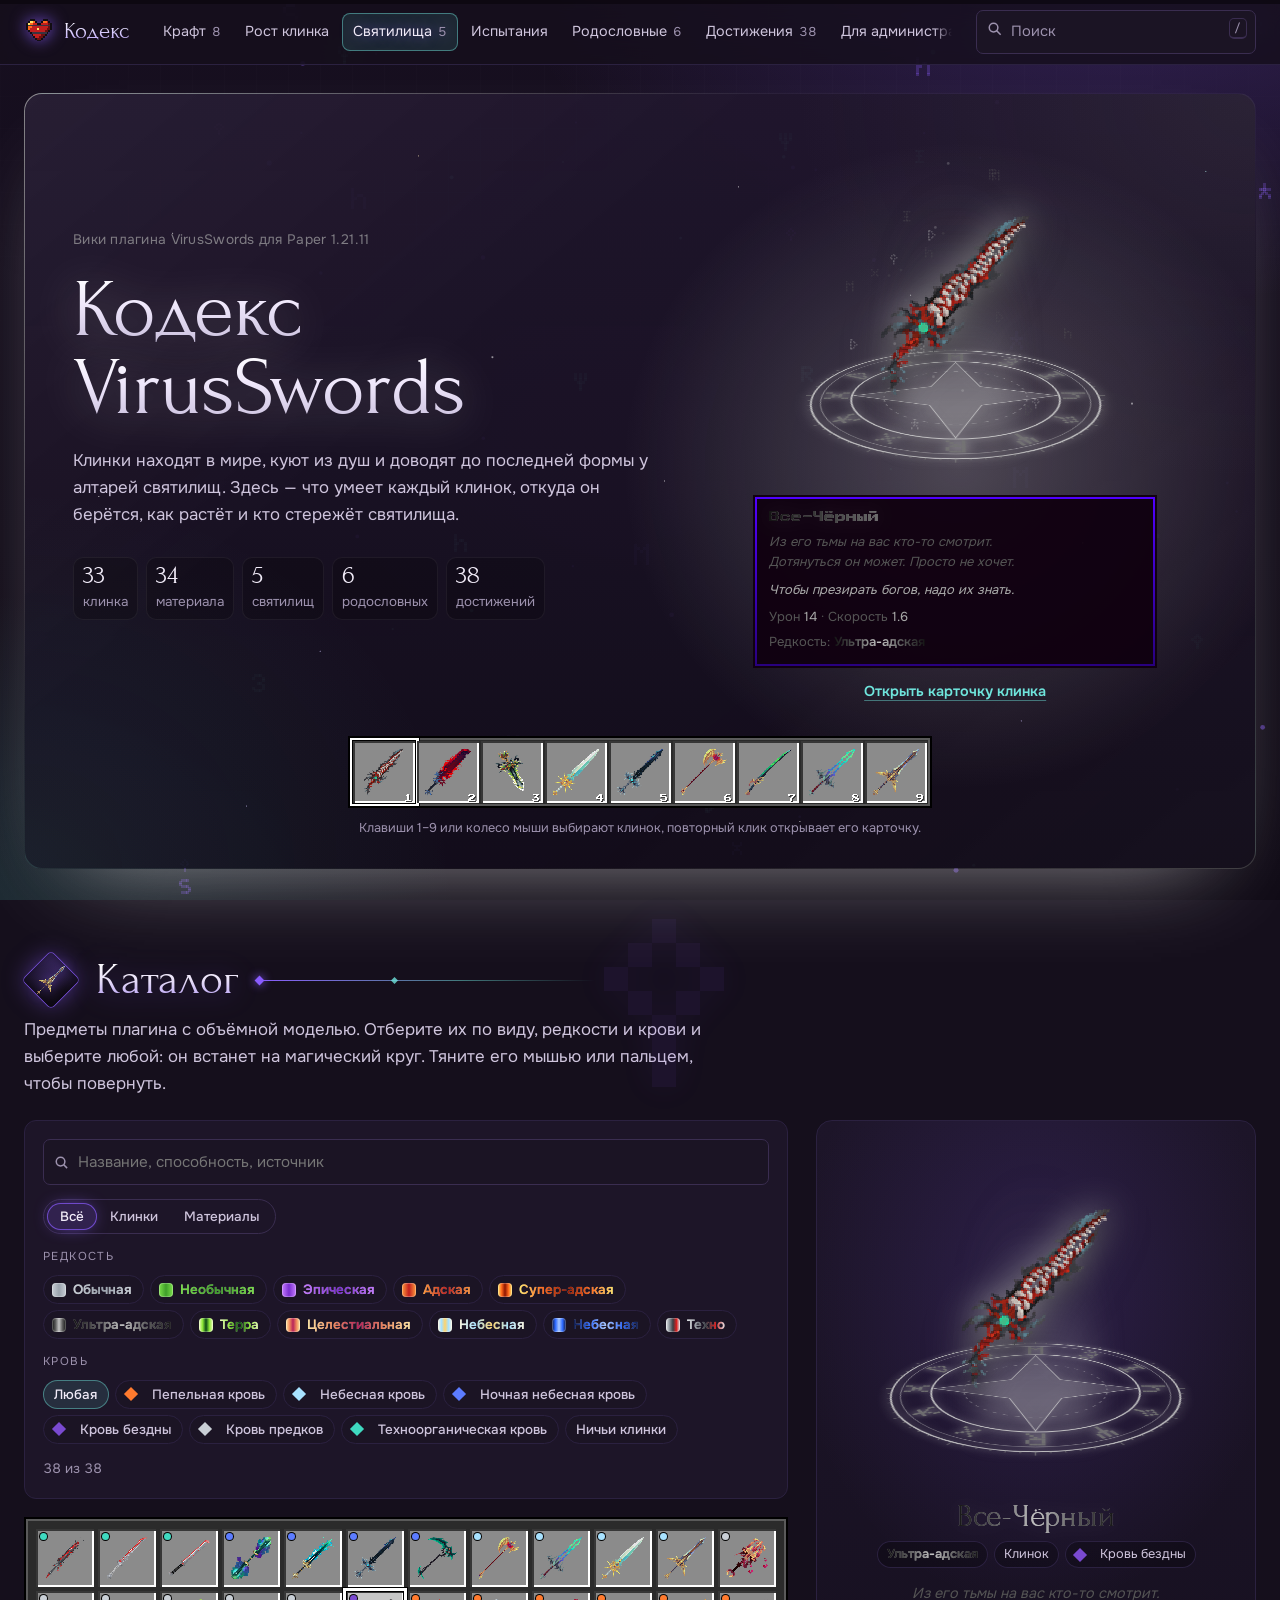
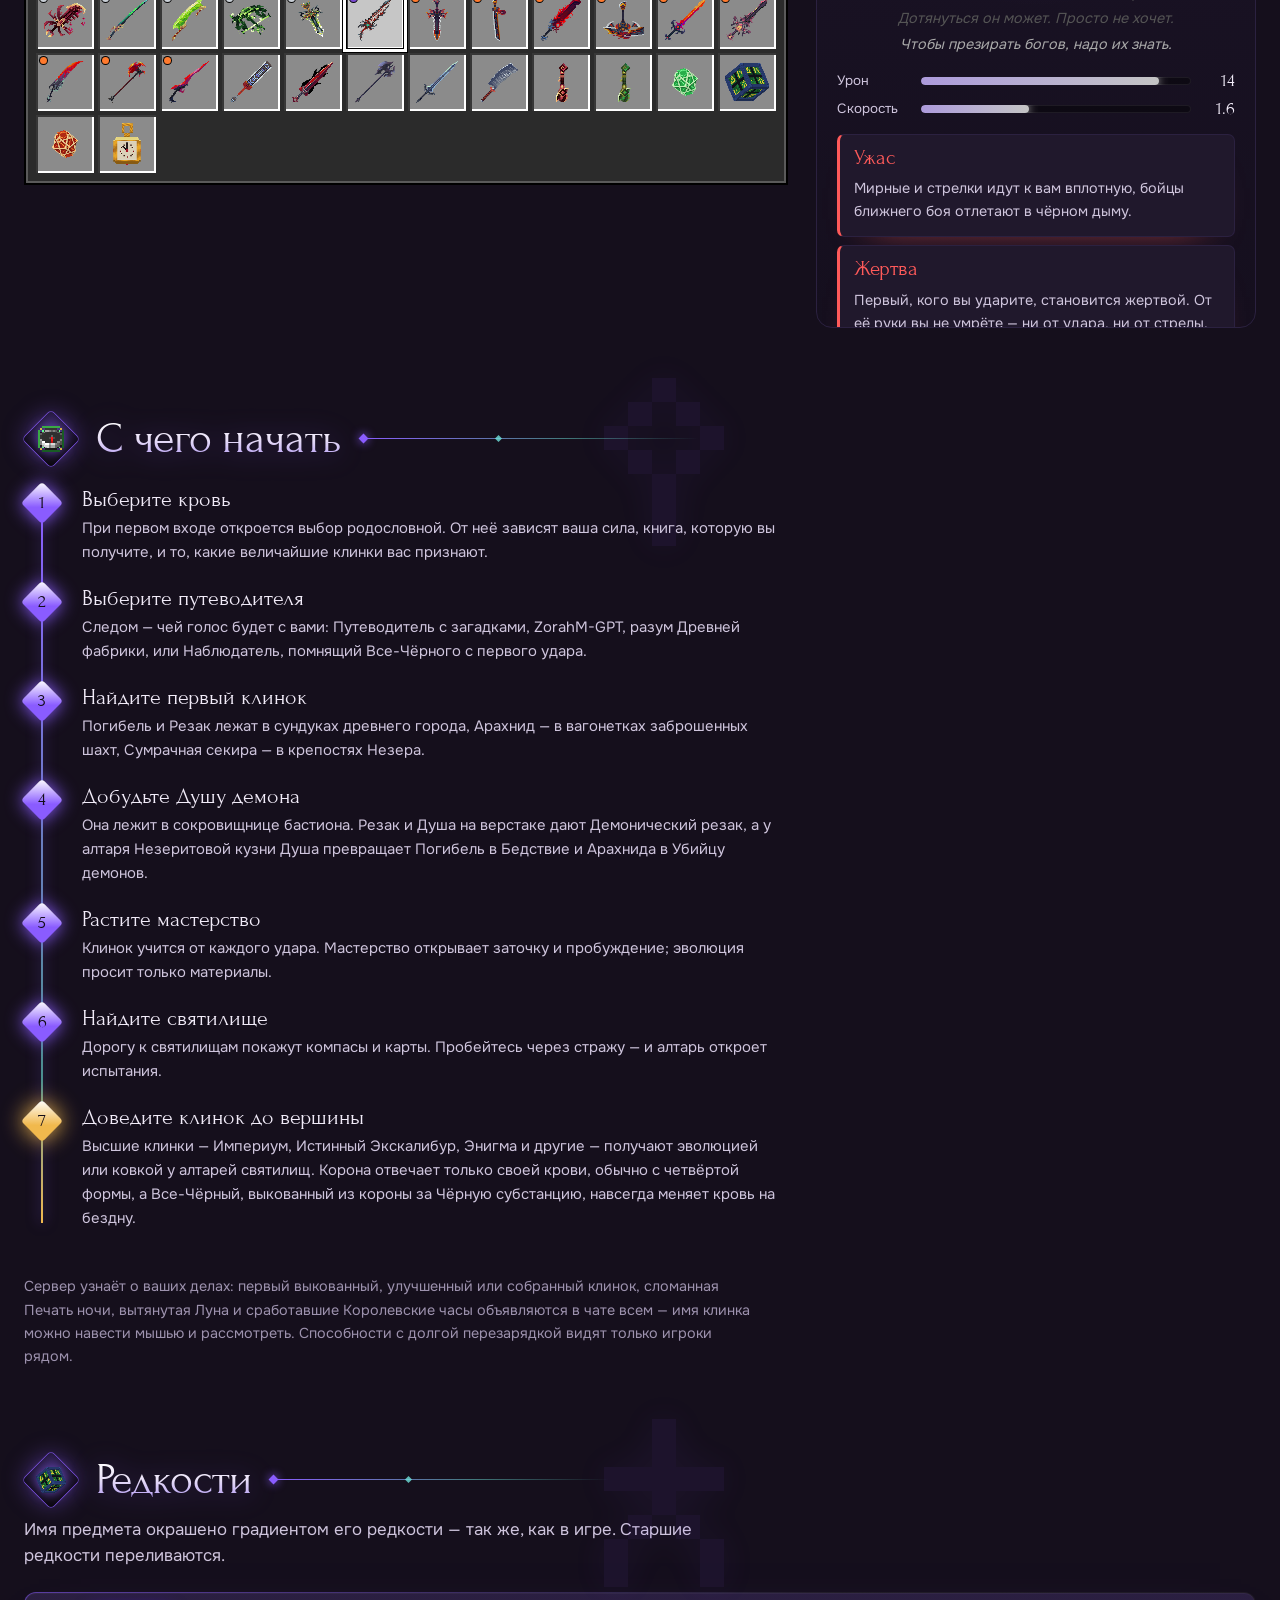
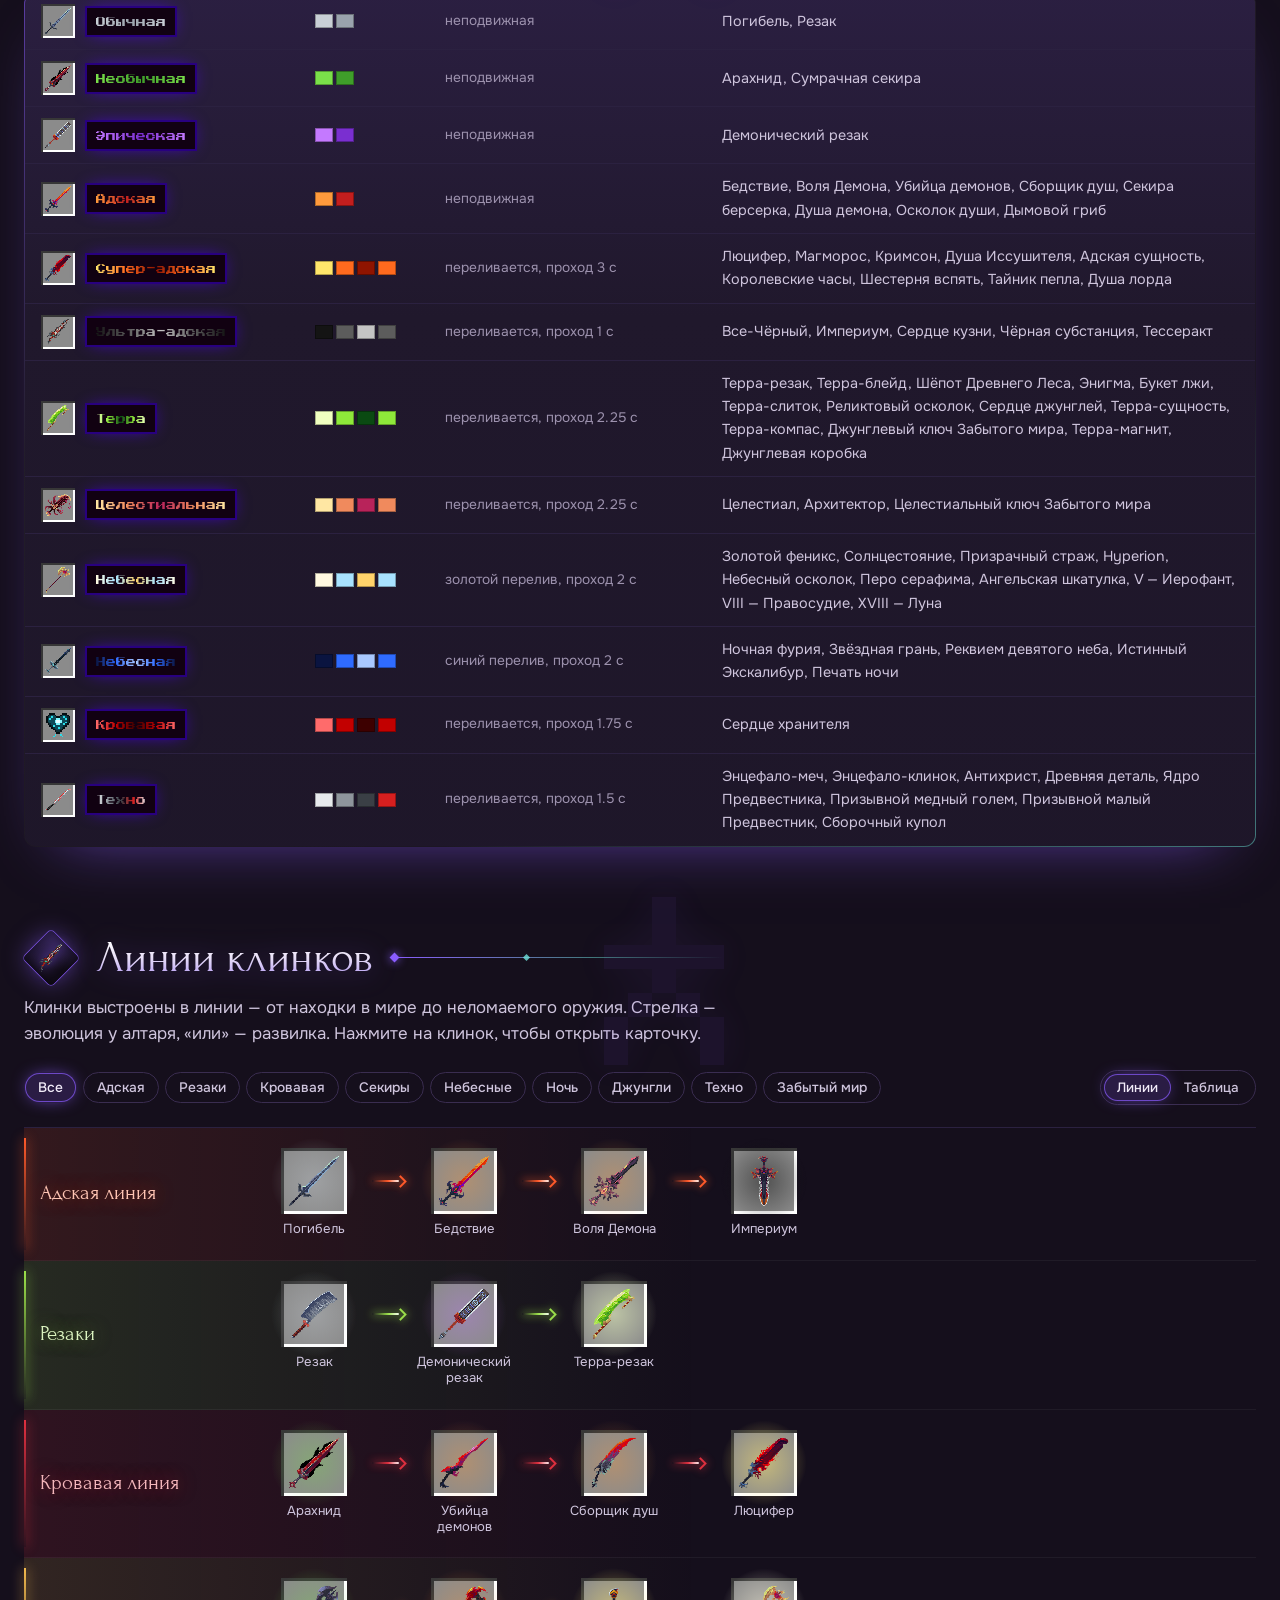
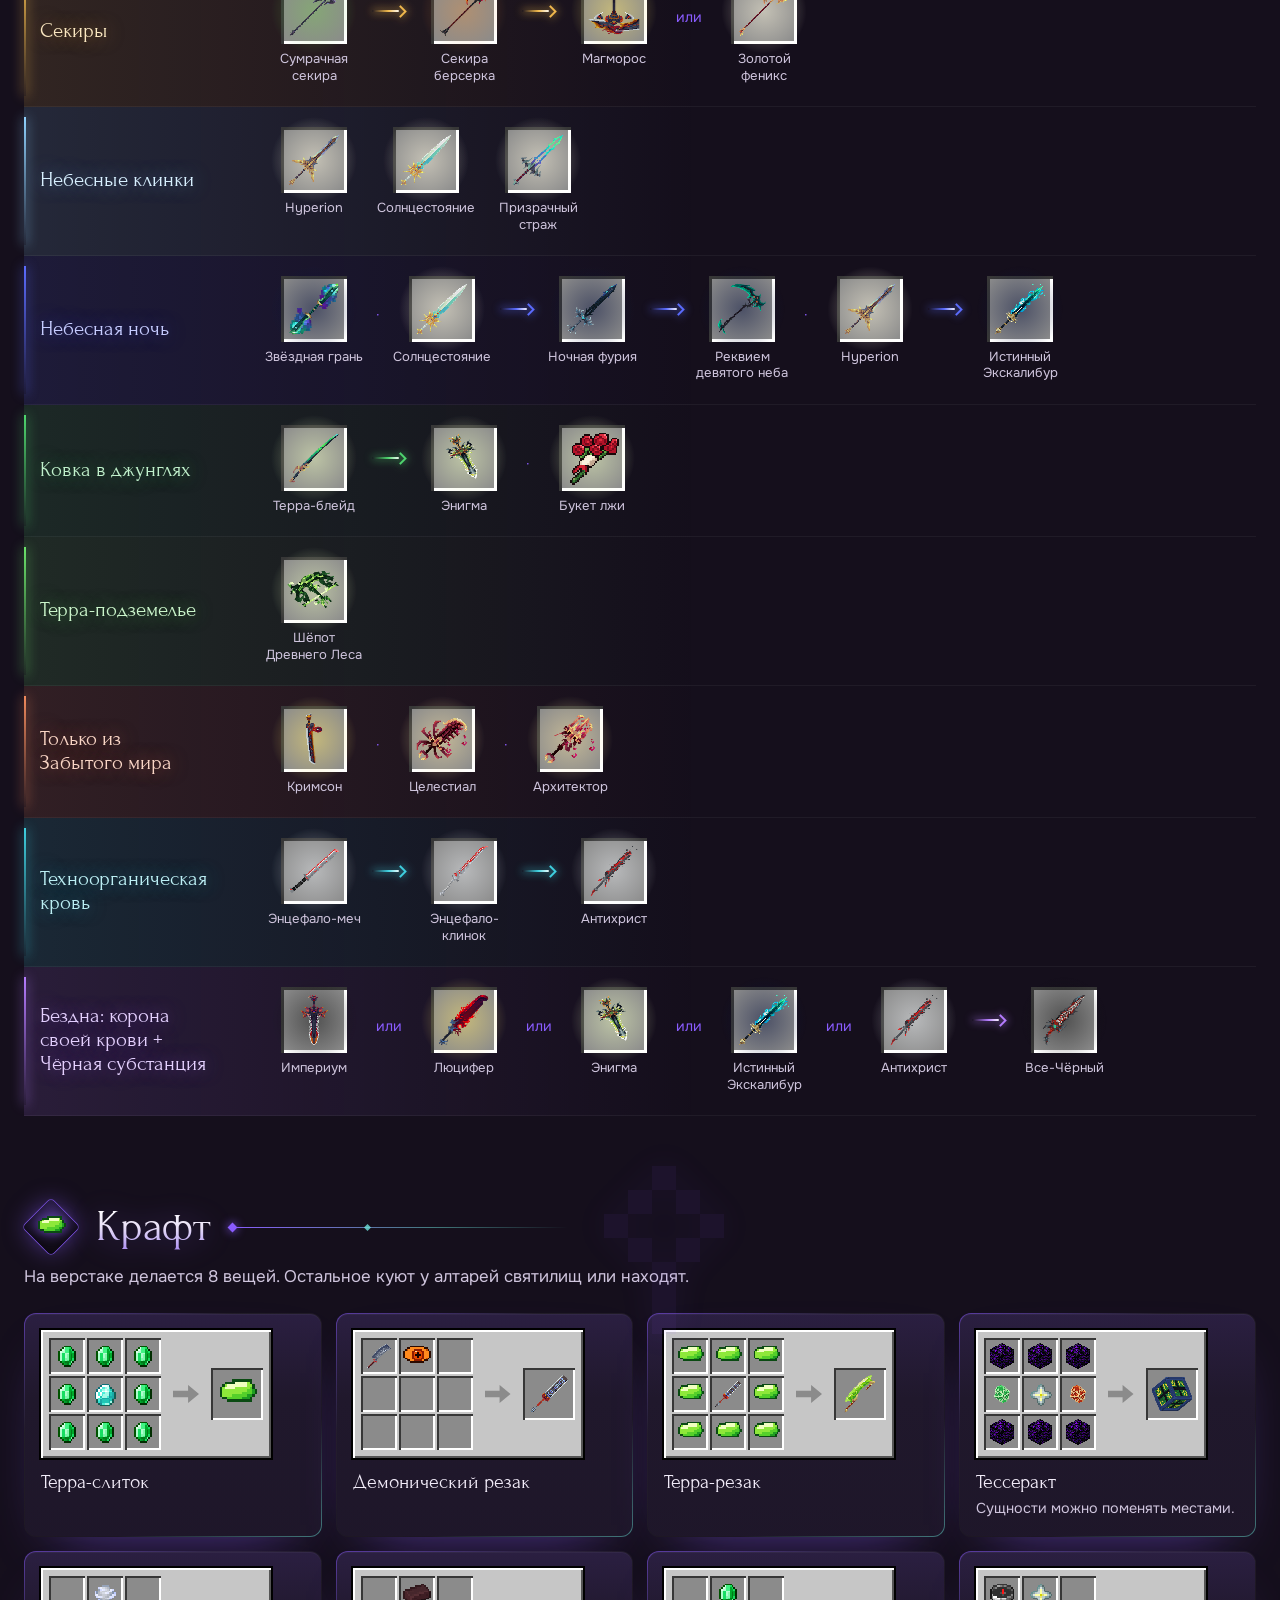
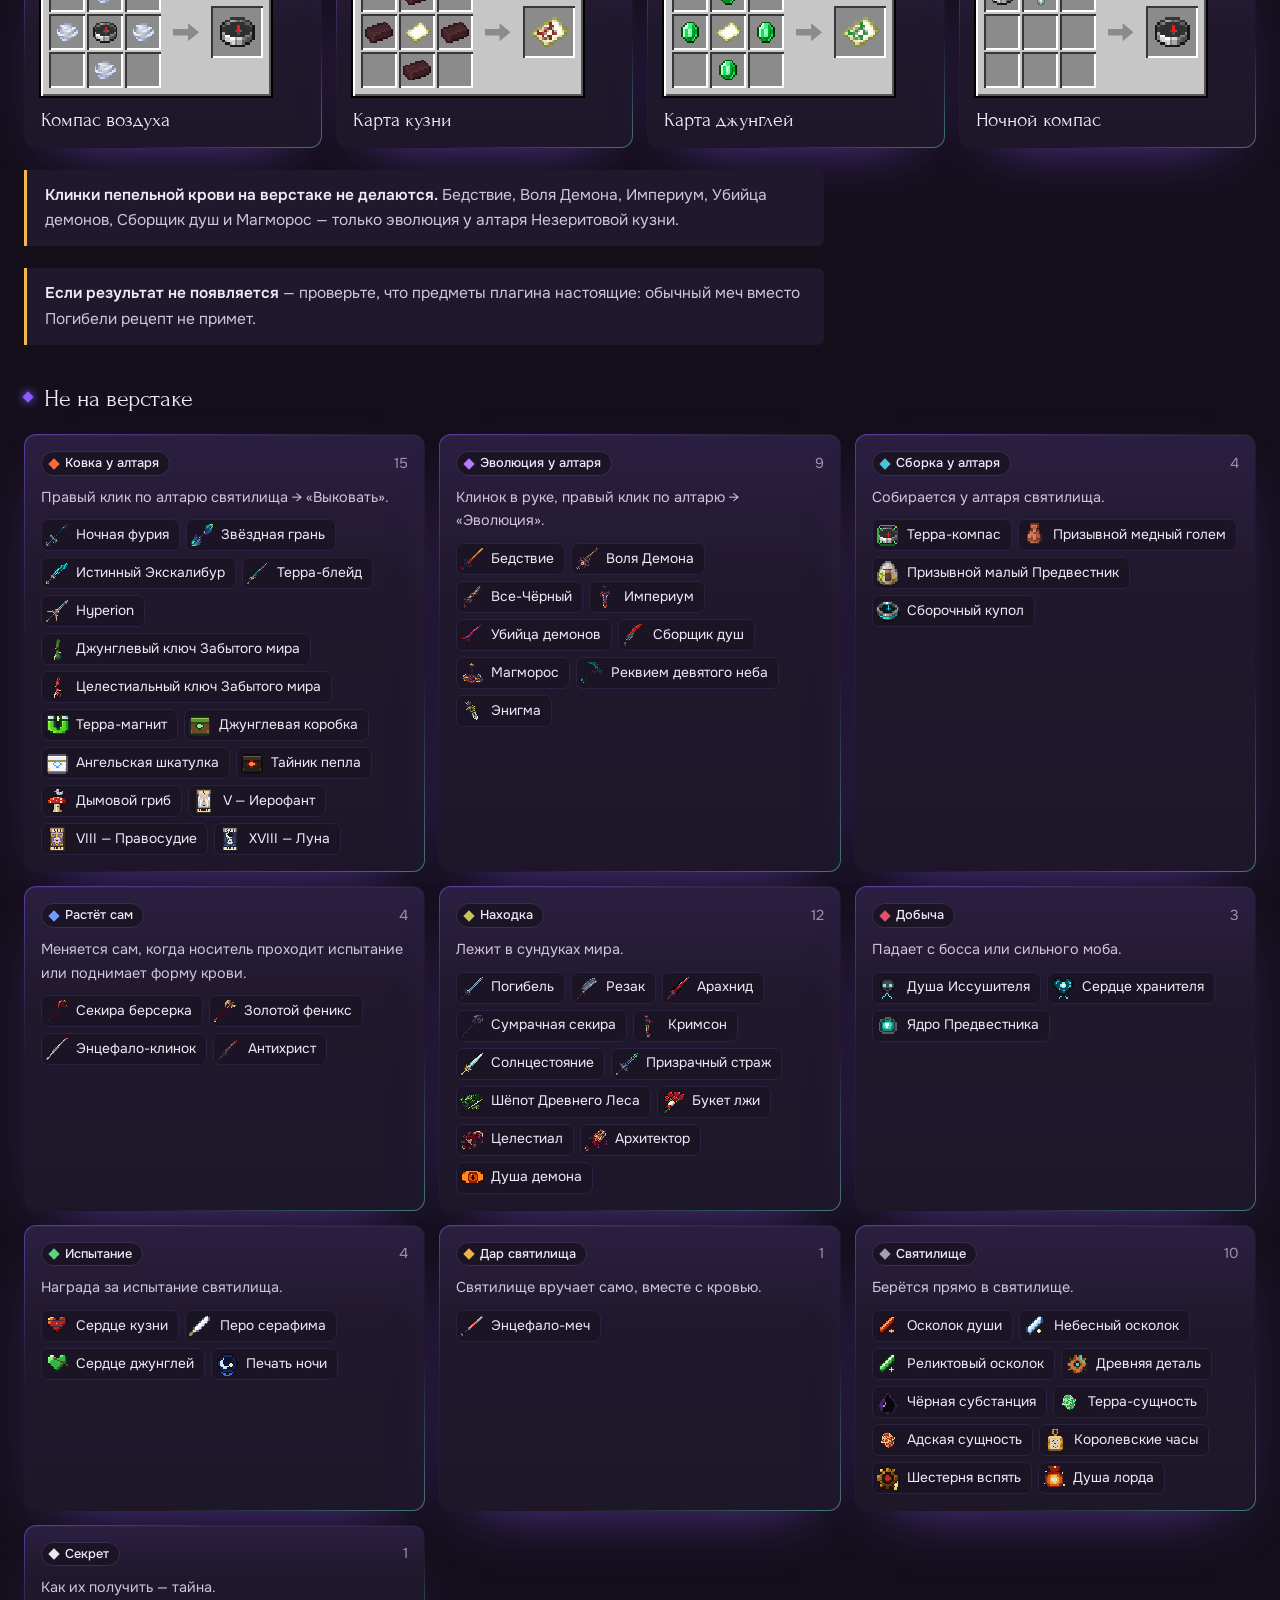
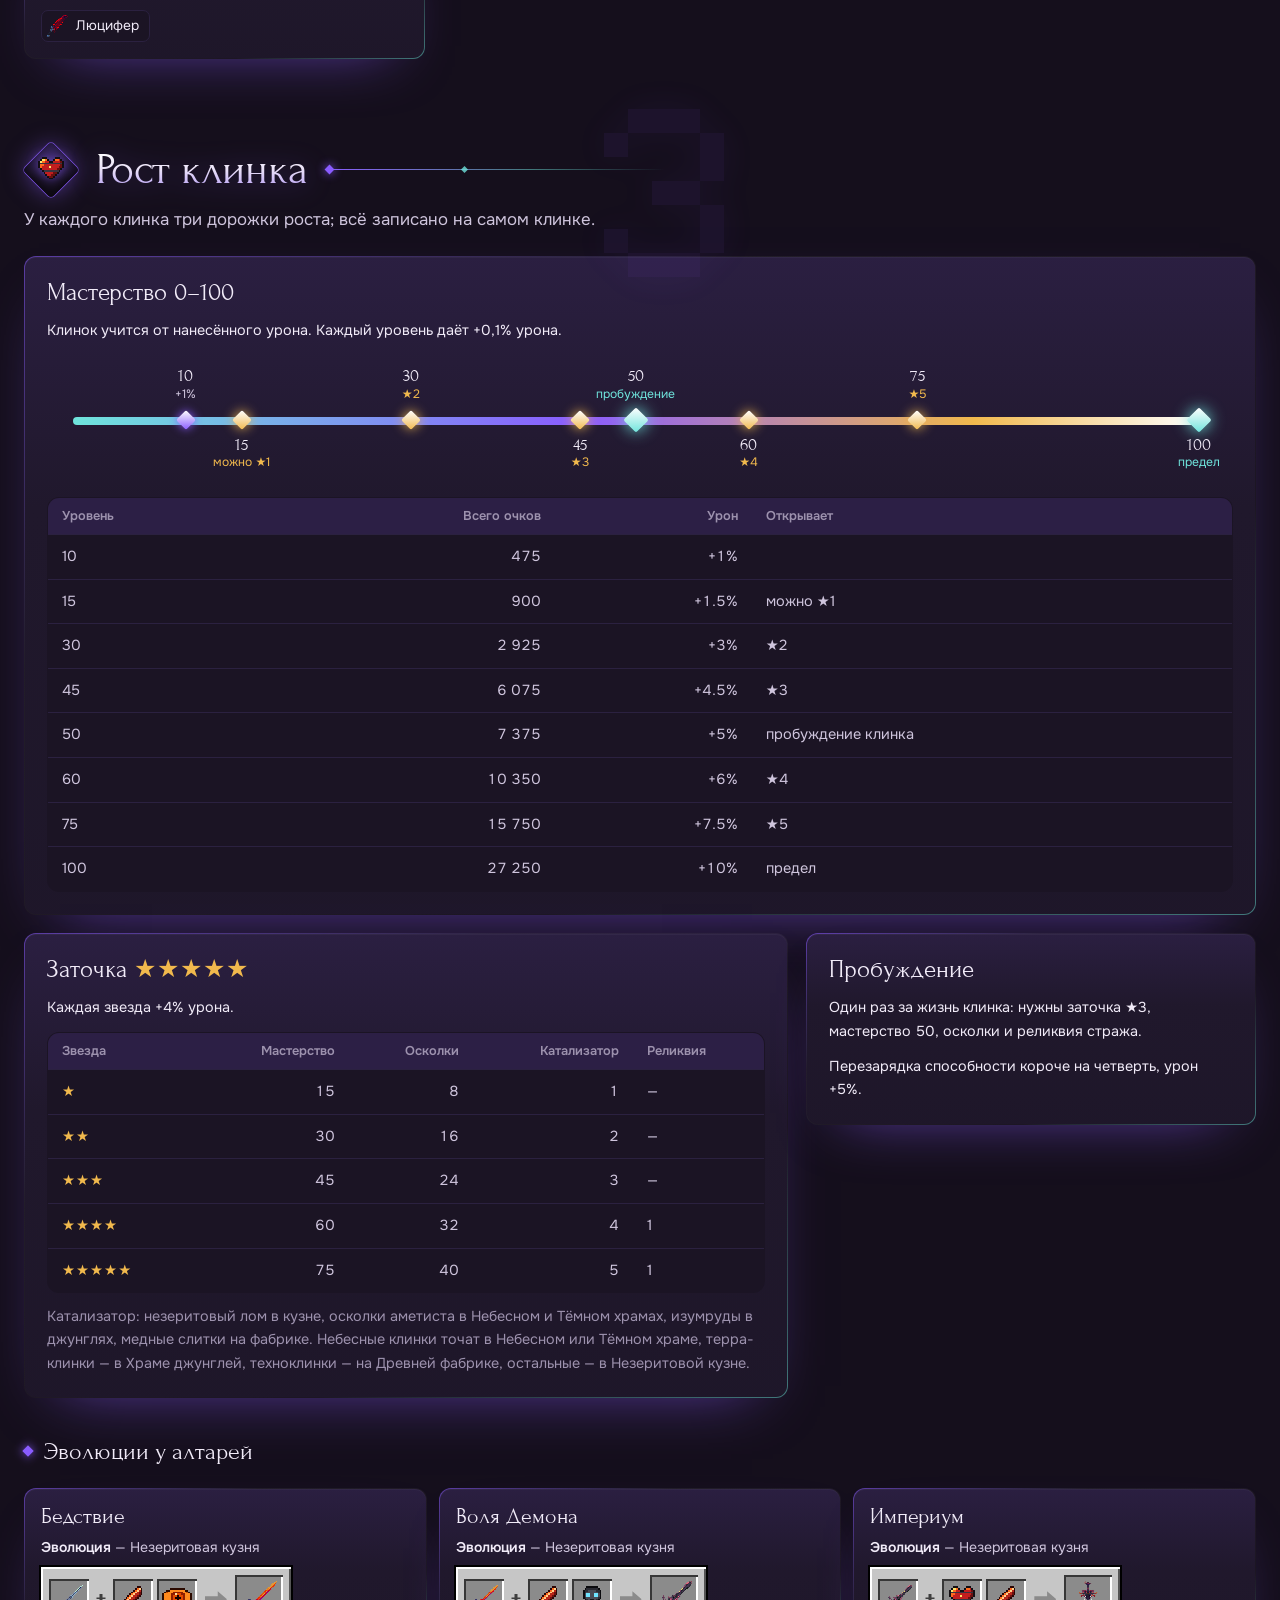
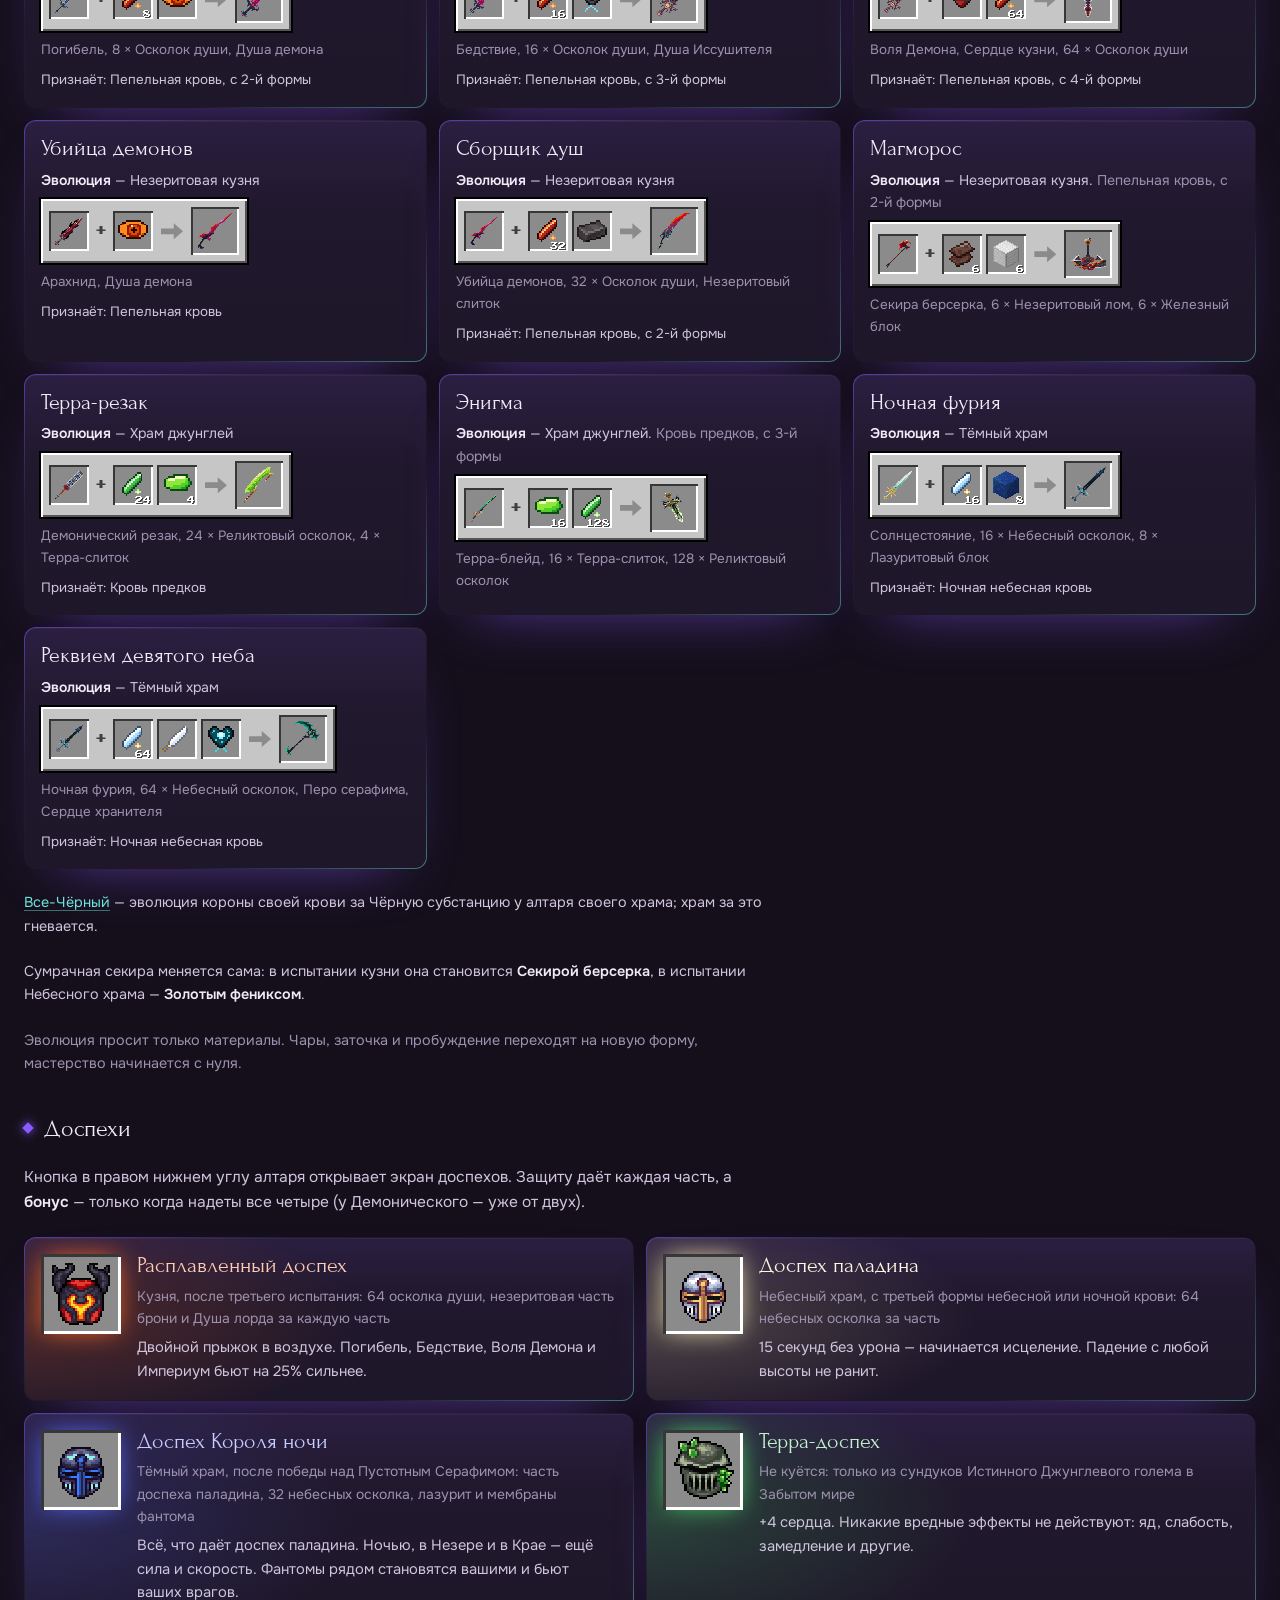
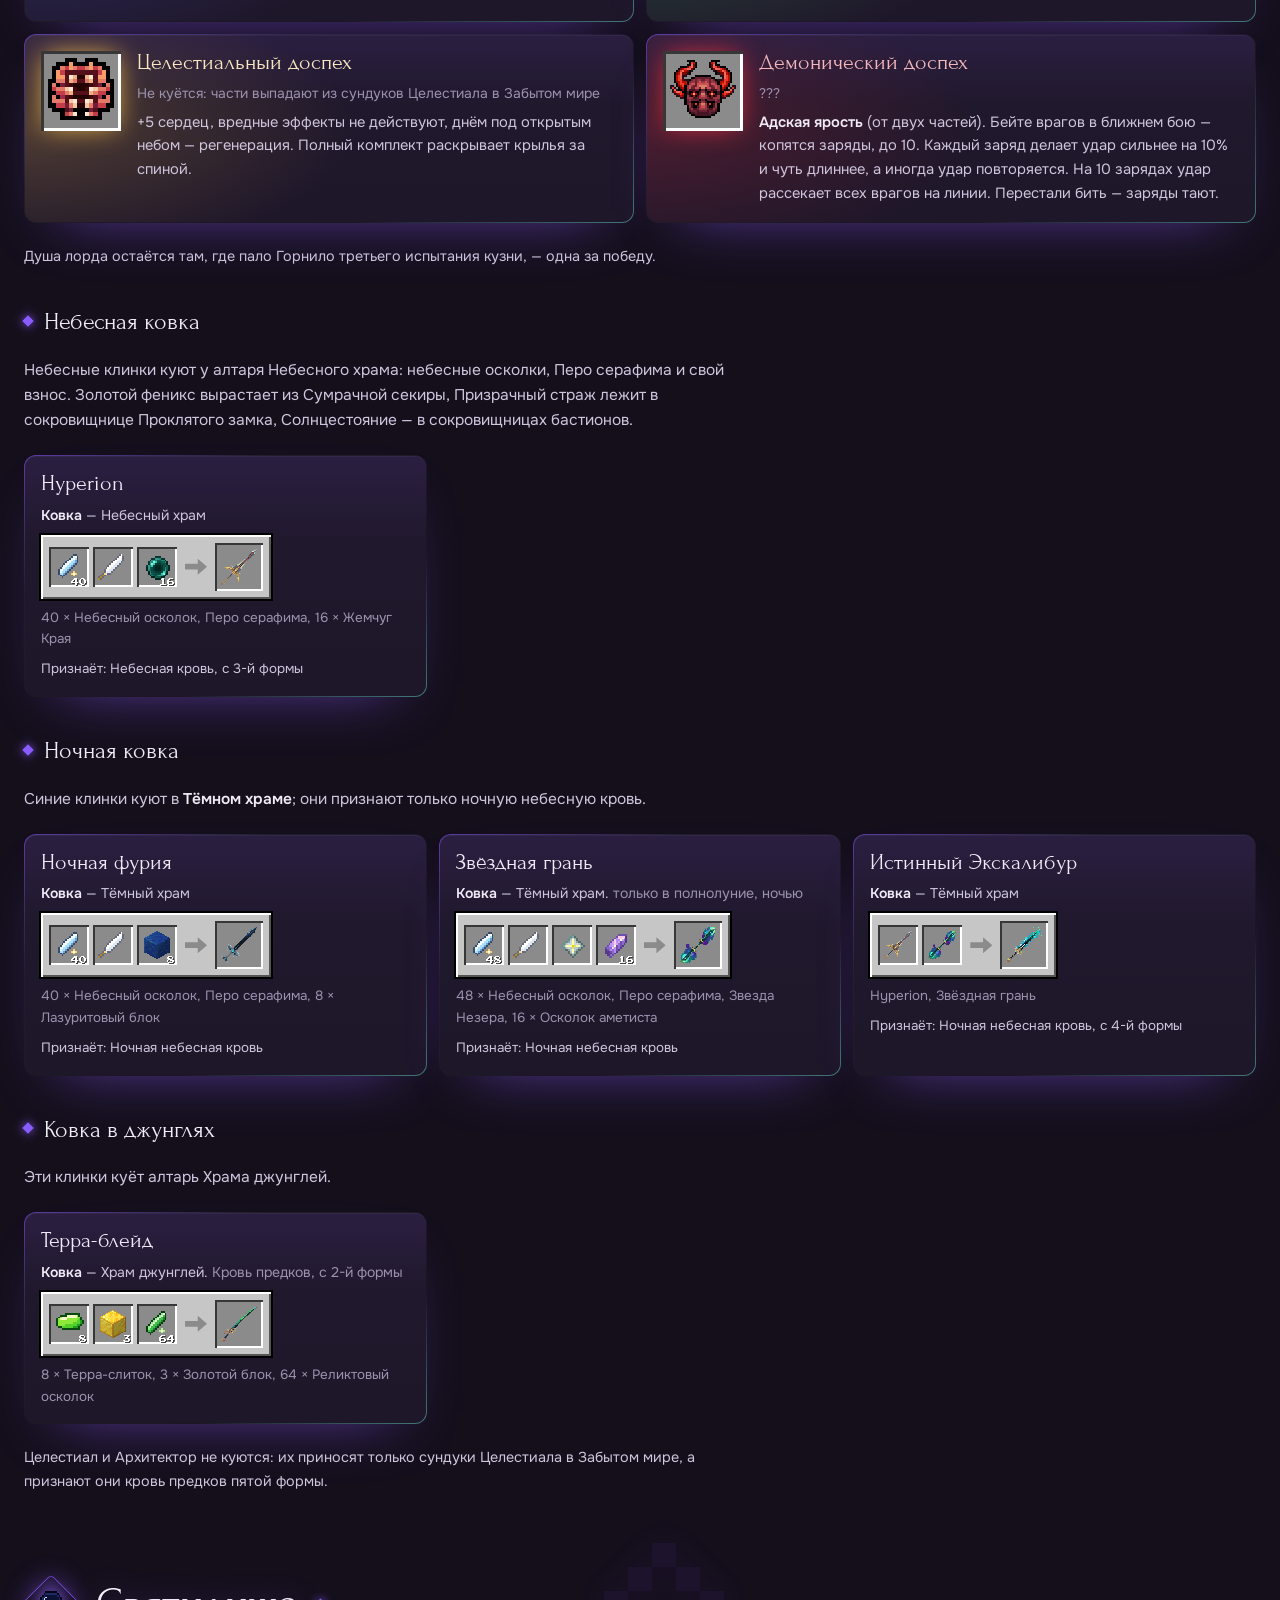
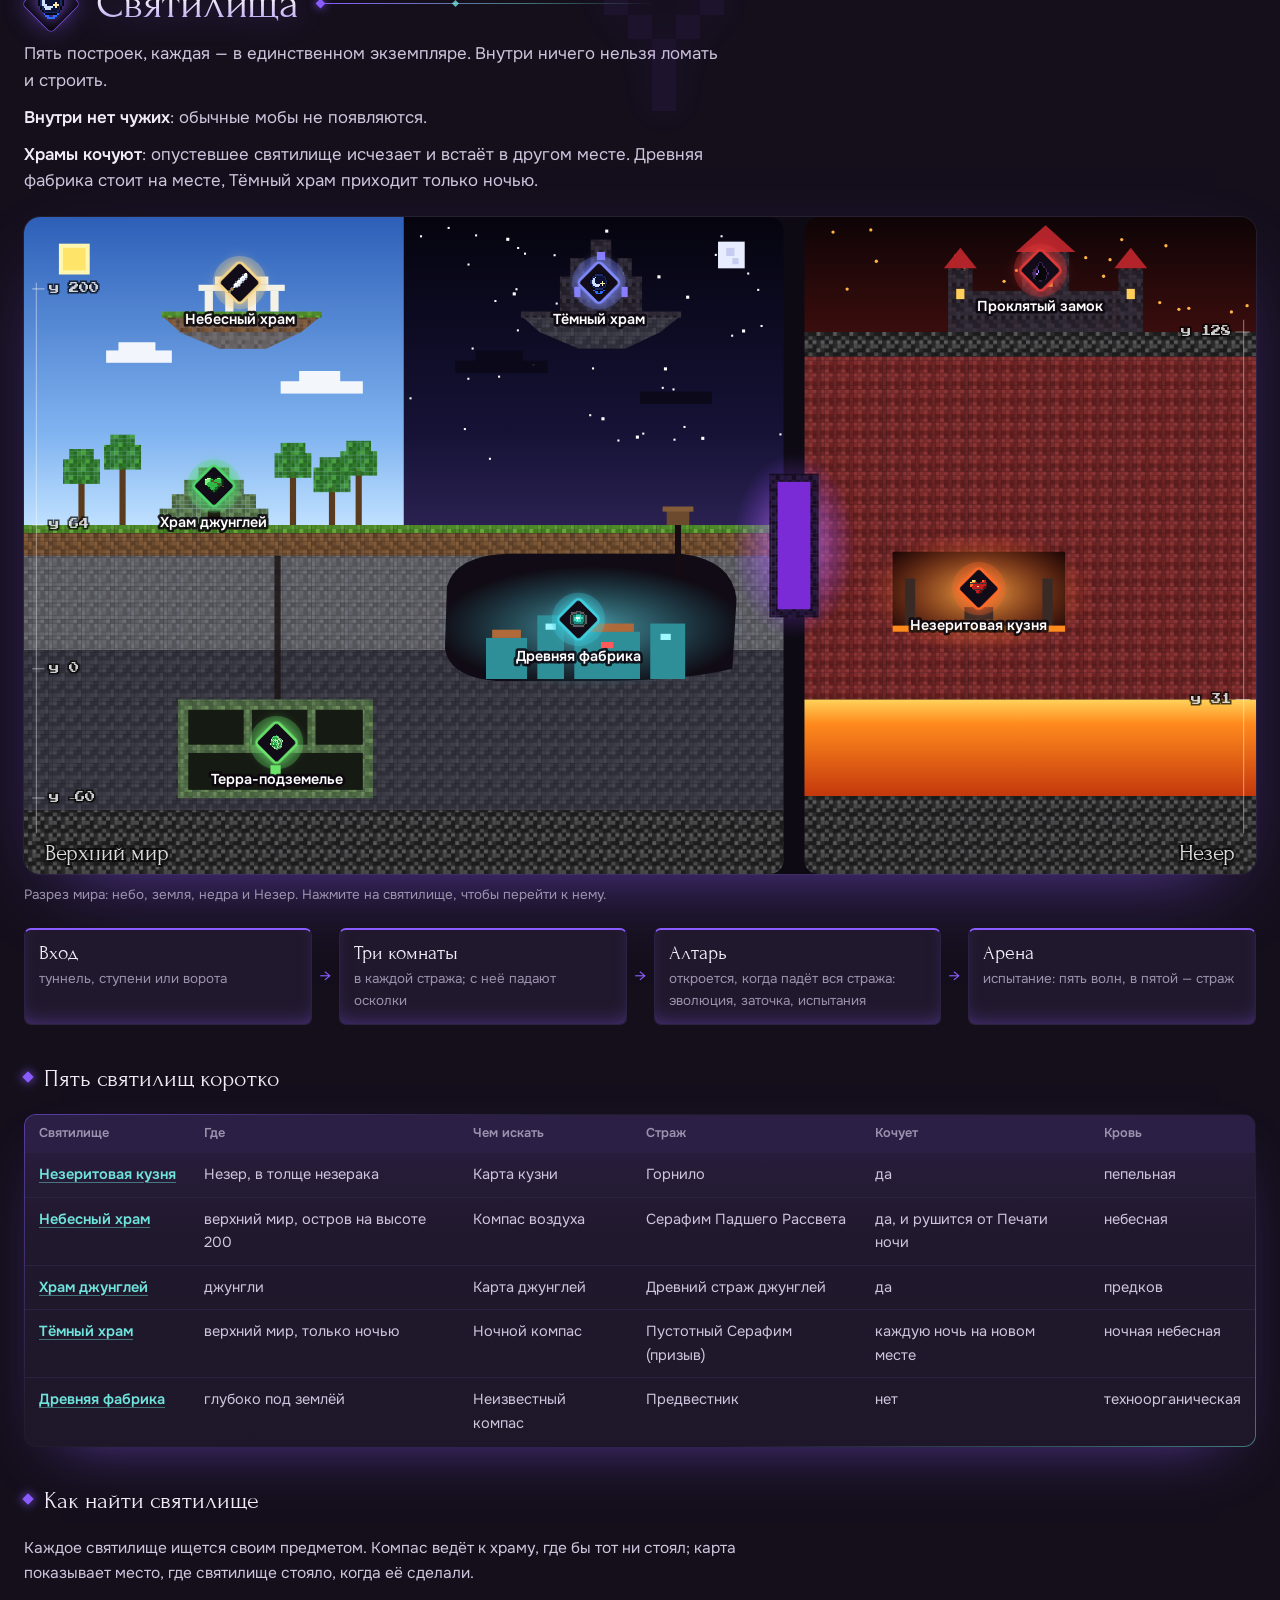
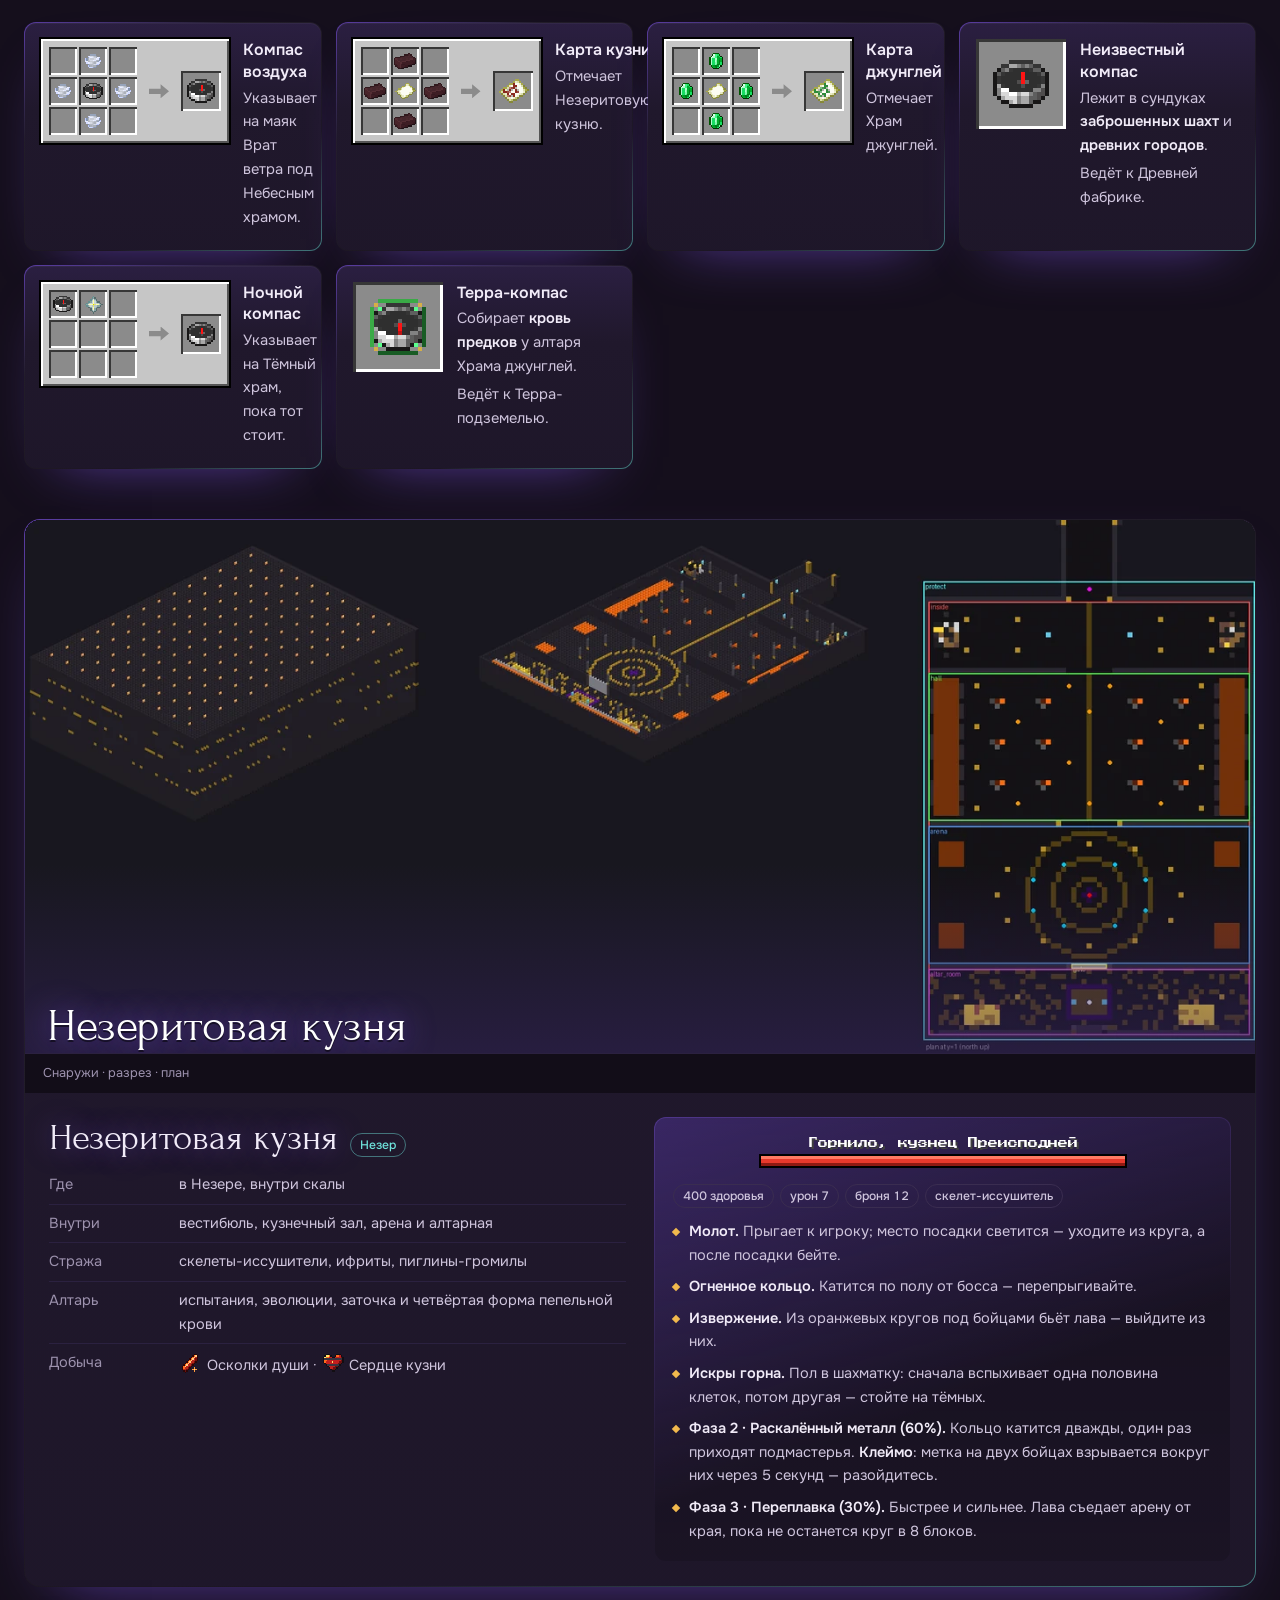
==== commit 96027879: "Мета-теги для поиска и превью ссылок, иконка вкладки, сообщение без JavaScript Co-Authored-By: Claud" ====
--- a/index.html
+++ b/index.html
@@ -6,6 +6,19 @@
 <meta name="color-scheme" content="dark">
 <meta name="theme-color" content="#150f1c">
 <title>Кодекс VirusSwords</title>
+<meta name="description" content="Энциклопедия плагина VirusSwords для Paper 1.21.11: каталог клинков и материалов с 3D-моделями, кровь и формы, святилища и боссы, испытания, крафт и достижения.">
+<meta name="keywords" content="VirusSwords, Minecraft, Paper, плагин, клинки, святилища, кровь, боссы, вики">
+<meta name="author" content="VirusSwords">
+<meta name="robots" content="index, follow">
+<meta property="og:type" content="website">
+<meta property="og:locale" content="ru_RU">
+<meta property="og:site_name" content="Кодекс VirusSwords">
+<meta property="og:title" content="Кодекс VirusSwords — клинки, кровь и святилища">
+<meta property="og:description" content="Каталог клинков с 3D-моделями, линии крови, святилища, боссы и испытания плагина VirusSwords.">
+<meta name="twitter:card" content="summary">
+<meta name="twitter:title" content="Кодекс VirusSwords">
+<meta name="twitter:description" content="Каталог клинков с 3D-моделями, линии крови, святилища, боссы и испытания плагина VirusSwords.">
+<link rel="icon" type="image/svg+xml" href="data:image/svg+xml,%3Csvg xmlns='http://www.w3.org/2000/svg' viewBox='0 0 16 16' shape-rendering='crispEdges'%3E%3Crect width='16' height='16' rx='3' fill='%23150f1c'/%3E%3Cpath fill='%23c9a8ff' d='M12 2h2v2h-1v1h-1v1h-1v1h-1v1H9V7h1V6h1V5h1z'/%3E%3Cpath fill='%23e8dcff' d='M8 8h1v1H8zM7 9h1v1H7zM6 10h1v1H6z'/%3E%3Cpath fill='%23f0b44a' d='M3 9h2v1h1v1h1v2H6v-1H5v-1H4v-1H3zM2 12h2v2H2z'/%3E%3C/svg%3E">
 <link rel="preconnect" href="https://fonts.googleapis.com">
 <link rel="preconnect" href="https://fonts.gstatic.com" crossorigin>
 <link rel="stylesheet" href="https://fonts.googleapis.com/css2?family=Forum&family=Onest:wght@400;500;600;700&family=JetBrains+Mono:wght@400;600&family=Press+Start+2P&display=swap">
@@ -16,5 +29,6 @@
 </head>
 <body>
 <div id="app"></div>
+<noscript><p style="font:16px/1.5 system-ui,sans-serif;color:#e8e0f5;background:#150f1c;padding:24px;margin:0">Кодексу VirusSwords нужен JavaScript: включите его, чтобы открыть каталог, фильтры и 3D-модели.</p></noscript>
 </body>
 </html>
--- a/styles/index.css
+++ b/styles/index.css
@@ -108,10 +108,10 @@
 }
 .hero-text { grid-area: text; display: grid; gap: 22px; align-content: center; }
 .hero h1 { font: 400 clamp(3rem, 6.4vw, 5.4rem)/.9 var(--display); letter-spacing: -.015em; }
-.facts { margin: 6px 0 0; display: flex; flex-wrap: wrap; gap: 14px 24px; }
-.facts div { display: flex; flex-direction: column-reverse; gap: 2px; }
-.facts dd { margin: 0; font: 400 1.85rem/1 var(--display); font-variant-numeric: tabular-nums; }
-.facts dt { font-size: .84rem; color: var(--muted); }
+.facts { list-style: none; margin: 6px 0 0; padding: 0; display: flex; flex-wrap: wrap; gap: 14px 24px; }
+.facts a { display: grid; gap: 3px; color: var(--muted); font-size: .84rem; text-decoration: none; }
+.facts b { font: 400 1.85rem/1 var(--display); color: var(--ink); font-variant-numeric: tabular-nums; }
+.facts a:hover, .facts a:hover b { color: var(--soul); }
 .stage { grid-area: stage; display: grid; grid-template-columns: auto minmax(0, 1fr); align-items: center; gap: 26px; }
 .held { width: 188px; height: 188px; display: grid; place-items: center; position: relative; }
 .held::after { content: ""; position: absolute; bottom: 4px; left: 50%; width: 110px; height: 14px; transform: translateX(-50%); border-radius: 50%; background: radial-gradient(rgba(0, 0, 0, .55), transparent 70%); }
@@ -194,7 +194,10 @@
 .chain-row { align-items: center; }
 .arrow { color: var(--soul); font-size: .9rem; padding: 0 4px; margin-top: 34px; }
 .chain-row .arrow { margin-top: 0; }
-.inventory { display: grid; grid-template-columns: repeat(auto-fill, minmax(108px, 1fr)); gap: 6px 4px; justify-items: center; padding: 18px 14px; background: var(--surface); border: 1px solid var(--line-soft); border-radius: var(--r-box); }
+.inventory { display: grid; grid-template-columns: repeat(auto-fill, minmax(420px, 1fr)); gap: 14px; align-items: start; }
+.inv-group { display: grid; gap: 8px; align-content: start; padding: 14px 14px 10px; background: var(--surface); border: 1px solid var(--line-soft); border-radius: var(--r-box); }
+.inv-title { font: 600 .9rem/1.3 var(--body); color: var(--ink-2); }
+.inv-row { display: flex; flex-wrap: wrap; gap: 2px; }
 .empty { color: var(--muted); padding: 12px 0; }
 
 /* --- the inspector: one item, beside the page ---------------------------------------------- */
@@ -339,6 +342,8 @@
 .craft.small .craft-arrow { width: 20px; height: 14px; }
 .craft figcaption { display: grid; gap: 4px; font-size: .9rem; color: var(--ink-2); }
 .craft figcaption b { color: var(--ink); font: 400 1.25rem/1.15 var(--display); }
+.craft figcaption b a { color: inherit; text-decoration: none; }
+.craft figcaption b a:hover { color: var(--soul); }
 .craft .any { justify-self: start; font-size: .75rem; padding: 2px 8px; border-radius: 999px; background: var(--soul-soft); color: var(--ink); }
 .craft .small-note { display: block; }
 .callout { border-left: 3px solid var(--gold); background: var(--surface); padding: 13px 18px; border-radius: 0 var(--r-small) var(--r-small) 0; color: var(--ink-2); max-width: 80ch; }
@@ -409,10 +414,11 @@
 @media (max-width: 640px) {
   .hero { padding: 30px 18px 20px; margin-top: 16px; border-radius: 14px; gap: 22px; }
   .facts { gap: 12px 22px; }
-  .facts dd { font-size: 1.6rem; }
+  .facts b { font-size: 1.6rem; }
   .stage { grid-template-columns: minmax(0, 1fr); justify-items: center; gap: 12px; justify-self: stretch; }
-  .held { width: 132px; height: 132px; }
-  .held img { width: 116px; height: 116px; }
+  .held { width: 112px; height: 112px; }
+  .held img { width: 100px; height: 100px; }
+  .held::after { width: 70px; bottom: 0; }
   .stage-tip { justify-items: stretch; }
   .stage-tip .tip { max-width: none; }
   .hslot { width: 46px; height: 46px; padding: 4px; }
@@ -423,7 +429,8 @@
   .islot.named { width: 86px; }
   .islot-name { font-size: .76rem; }
   .islot.named .islot-cell { width: 58px; height: 58px; }
-  .inventory { grid-template-columns: repeat(auto-fill, minmax(92px, 1fr)); padding: 12px 6px; }
+  .inventory { grid-template-columns: minmax(0, 1fr); }
+  .inv-group { padding: 12px 8px 8px; }
   .arrow { padding: 0 1px; }
   .inspect { top: auto; width: 100%; max-height: 88dvh; border-left: 0; border-top: 1px solid var(--line); border-radius: 16px 16px 0 0; padding: 22px 16px 32px; }
   .inspect-enter-from .inspect, .inspect-leave-to .inspect { transform: translateY(60px); }
@@ -487,3 +494,742 @@
   .found-box .search-hint { position: static; display: block; padding: 0; background: none; }
 }
 .hint-clear { font-size: .8rem; padding: 0; }
+
+/* --- an altar's price, as its screen shows it: slots with the stack counted in the corner ---------- */
+.price { margin: 0; display: grid; gap: 8px; }
+.price-head { font-size: .88rem; color: var(--ink-2); }
+.price-when { color: var(--muted); }
+.price-row { display: flex; flex-wrap: wrap; align-items: center; gap: 4px; justify-self: start; padding: 8px; background: var(--gui); box-shadow: inset 2px 2px 0 #fff, inset -2px -2px 0 #555, 0 0 0 2px #000; }
+.pslot { position: relative; width: 40px; height: 40px; display: grid; place-items: center; background: #8b8b8b; box-shadow: inset 2px 2px 0 #373737, inset -2px -2px 0 #fff; text-decoration: none; }
+.pslot img { width: 30px; height: 30px; image-rendering: pixelated; }
+a.pslot:hover { background: #a3a3a3; }
+.pslot.out { width: 48px; height: 48px; }
+.pslot.out img { width: 38px; height: 38px; }
+.pcount { position: absolute; right: 2px; bottom: 1px; font: 8px/1 var(--pixel); color: #fff; text-shadow: 1px 1px 0 #3f3f3f; }
+.price-plus { font: 12px/1 var(--pixel); color: #3f3f3f; padding: 0 2px; }
+.price-row .craft-arrow { width: 22px; height: 16px; margin: 0 4px; }
+.price-words { font-size: .84rem; color: var(--muted); }
+.prices { display: grid; grid-template-columns: repeat(auto-fill, minmax(330px, 1fr)); gap: 12px; }
+.price.boxed { background: var(--surface); border: 1px solid var(--line-soft); border-radius: var(--r-box); padding: 16px; align-content: start; }
+.price-title { font: 400 1.35rem/1.1 var(--display); }
+.price-title a { color: var(--ink); text-decoration: none; }
+.price-title a:hover { color: var(--soul); }
+.price-owner { font-size: .84rem; color: var(--ink-2); }
+@media (max-width: 640px) { .prices { grid-template-columns: minmax(0, 1fr); } }
+
+/* --- weapons: the bar over them, and the table view ---------------------------------------- */
+.weapon-bar { display: flex; flex-wrap: wrap; align-items: center; justify-content: space-between; gap: 10px 20px; }
+.seg { display: inline-flex; padding: 3px; border: 1px solid var(--line); border-radius: 999px; }
+.seg button { font: 500 .84rem var(--body); padding: 5px 13px; border: 0; border-radius: 999px; background: transparent; color: var(--ink-2); cursor: pointer; }
+.seg button[aria-pressed="true"] { background: var(--soul-soft); color: var(--ink); box-shadow: inset 0 0 0 1px var(--soul-line); }
+.wtable td, .wtable th { vertical-align: middle; }
+.wtable thead th { padding: 0; }
+.sort { font: inherit; color: inherit; background: none; border: 0; padding: 10px 14px; width: 100%; text-align: inherit; cursor: pointer; white-space: nowrap; }
+th.num .sort { text-align: right; }
+.sort:hover { color: var(--ink); }
+.wname { display: inline-flex; align-items: center; gap: 10px; color: var(--ink); text-decoration: none; font-weight: 500; }
+.wname:hover { color: var(--soul); }
+.islot-cell.sm { width: 34px; height: 34px; padding: 3px; flex: none; }
+.rname.sm { font-size: 8px; padding: 6px 8px 5px; white-space: nowrap; }
+
+/* --- the card: whose blade it is, and a link to it --------------------------------------------- */
+.card-owner { font-size: .9rem; color: var(--ink-2); margin-top: -8px; }
+.inspect-foot { display: flex; flex-wrap: wrap; align-items: baseline; gap: 6px 14px; margin-top: 18px; }
+.copied { font-size: .8rem; color: var(--soul); word-break: break-all; }
+
+/* --- the top bar: the codex's spine, across the page -------------------------------------- */
+body::before { content: ""; position: fixed; inset: 0 0 auto; height: env(safe-area-inset-top, 0px); z-index: 30; background: var(--bg); }
+.topbar { position: sticky; top: env(safe-area-inset-top, 0px); z-index: 20; background: color-mix(in srgb, var(--bg) 82%, transparent); backdrop-filter: blur(14px) saturate(1.2); border-bottom: 1px solid var(--line-soft); }
+.topbar-in { max-width: 1320px; margin: 0 auto; display: grid; grid-template-columns: auto minmax(0, 1fr) minmax(200px, 280px); align-items: center; gap: 24px; padding-block: 10px; padding-left: max(24px, env(safe-area-inset-left, 0px)); padding-right: max(24px, env(safe-area-inset-right, 0px)); }
+.topbar .brand-name { font-size: 1.45rem; }
+.topbar-in { grid-template-areas: "brand nav search"; }
+.topbar .brand { grid-area: brand; }
+.topbar .search { grid-area: search; }
+.topbar .nav { grid-area: nav; }
+.topbar .nav { flex-direction: row; overflow-x: auto; overflow-y: hidden; gap: 2px; scrollbar-width: none; mask-image: linear-gradient(90deg, transparent, #000 12px, #000 calc(100% - 18px), transparent); padding-inline: 8px; }
+.topbar .nav::-webkit-scrollbar { display: none; }
+.topbar .nav a { flex: none; border-left: 0; border-radius: 8px; padding: 7px 11px; font-size: .9rem; gap: 6px; white-space: nowrap; }
+.topbar .nav a:hover { background: var(--surface); }
+.topbar .nav a.on { background: var(--soul-soft); color: var(--ink); box-shadow: inset 0 0 0 1px var(--soul-line); }
+.topbar .search-hint { position: absolute; right: 0; top: 100%; background: var(--surface); padding: 6px 10px; border-radius: var(--r-small); border: 1px solid var(--line); white-space: nowrap; }
+.topbar .found-box { position: absolute; right: 0; top: calc(100% + 6px); width: min(380px, 92vw); z-index: 30; }
+.shell { display: block; max-width: 1320px; }
+main { padding-inline: max(24px, env(safe-area-inset-left, 0px)) max(24px, env(safe-area-inset-right, 0px)); }
+.foot { max-width: 1320px; margin: 0 auto; padding: 28px max(24px, env(safe-area-inset-right, 0px)) 40px max(24px, env(safe-area-inset-left, 0px)); border-top: 1px solid var(--line-soft); color: var(--muted); font-size: .82rem; }
+@media (max-width: 900px) {
+  .topbar-in { grid-template-columns: auto minmax(0, 1fr); grid-template-areas: "brand search" "nav nav"; gap: 8px 14px; padding-left: max(16px, env(safe-area-inset-left, 0px)); padding-right: max(16px, env(safe-area-inset-right, 0px)); }
+  .topbar .brand { grid-area: brand; }
+  .topbar .search { grid-area: search; }
+  .topbar .nav { grid-area: nav; margin-inline: -8px; }
+  main { padding-inline: max(16px, env(safe-area-inset-left, 0px)) max(16px, env(safe-area-inset-right, 0px)); }
+}
+
+/* --- the catalog: filters and the grid on one side, the item on its circle on the other ---------- */
+.cat { display: grid; grid-template-columns: minmax(0, 1fr) minmax(320px, 440px); gap: 28px; align-items: start; }
+.cat-side { display: grid; gap: 18px; min-width: 0; }
+.cat-filters { display: grid; gap: 14px; padding: 18px; border-radius: var(--r-box); background: color-mix(in srgb, var(--surface) 75%, transparent); border: 1px solid var(--line-soft); }
+.cat-search { position: relative; }
+.cat-search svg { position: absolute; left: 11px; top: 50%; width: 15px; height: 15px; margin-top: -7.5px; color: var(--muted); pointer-events: none; }
+.cat-search input { width: 100%; font: inherit; font-size: .95rem; padding: 10px 12px 10px 34px; border: 1px solid var(--line); border-radius: var(--r-small); background: var(--bg-2); color: var(--ink); appearance: none; }
+.cat-search input:focus { outline: none; border-color: var(--soul-line); box-shadow: 0 0 0 3px var(--soul-soft); }
+.cat-kind { justify-self: start; }
+.cat-group { border: 0; margin: 0; padding: 0; display: grid; gap: 8px; min-width: 0; }
+.cat-group legend { padding: 0; margin-bottom: 8px; font-size: .72rem; letter-spacing: .12em; text-transform: uppercase; color: var(--muted); }
+.cat-chips { display: flex; flex-wrap: wrap; gap: 6px; }
+.rchip, .bchip { display: inline-flex; align-items: center; gap: 7px; font: 500 .84rem var(--body); color: var(--ink-2); background: var(--bg-2); border: 1px solid var(--line-soft); border-radius: 999px; padding: 5px 11px 5px 8px; cursor: pointer; }
+.bchip { padding-left: 10px; }
+.rchip:hover, .bchip:hover { border-color: var(--line); color: var(--ink); }
+.rchip[aria-pressed="true"], .bchip[aria-pressed="true"] { border-color: var(--soul-line); background: var(--soul-soft); color: var(--ink); }
+.rchip-swatch { width: 14px; height: 14px; border-radius: 4px; flex: none; box-shadow: inset 0 0 0 1px rgba(255, 255, 255, .25); }
+.rchip .paint { font-weight: 600; }
+.cat-count { display: flex; gap: 14px; align-items: baseline; font-size: .85rem; color: var(--muted); font-variant-numeric: tabular-nums; }
+.cat-grid { display: grid; grid-template-columns: repeat(auto-fill, minmax(58px, 1fr)); gap: 4px; padding: 10px; background: #2b2b2b; border: 2px solid #000; box-shadow: inset 0 0 0 2px #5a5a5a; }
+.cat-grid:focus-visible { outline: 2px solid var(--focus); outline-offset: 3px; }
+.catslot { position: relative; aspect-ratio: 1; border: 0; padding: 7px; cursor: pointer; background: #8b8b8b; box-shadow: inset 2px 2px 0 #373737, inset -2px -2px 0 #fff; }
+.catslot img { width: 100%; height: 100%; display: block; image-rendering: pixelated; }
+.catslot:hover { background: #a3a3a3; }
+.catslot.on { background: #c6c6c6; }
+.catslot.on::after { content: ""; position: absolute; inset: -3px; border: 3px solid #fff; box-shadow: 0 0 0 1px #000, inset 0 0 0 1px #000; pointer-events: none; }
+.catslot-blood { position: absolute; left: 4px; top: 4px; width: 7px; height: 7px; border-radius: 50%; box-shadow: 0 0 0 1px #000; }
+.cat-empty { grid-column: 1 / -1; color: #ddd; padding: 12px; }
+.cat-view { position: sticky; top: 76px; display: grid; gap: 14px; padding: 18px 20px 20px; border-radius: 16px; border: 1px solid var(--line-soft);
+  background: radial-gradient(80% 55% at 50% 22%, color-mix(in srgb, var(--w1) 16%, transparent), transparent 70%), linear-gradient(180deg, #1d1529, #150f1e);
+  max-height: calc(100vh - 92px); overflow-y: auto; scrollbar-width: thin; min-width: 0; }
+.cat-view .mstage { max-width: 340px; justify-self: center; }
+.cv-head { display: grid; gap: 8px; justify-items: center; text-align: center; }
+.cv-name { font: 400 2rem/1.05 var(--display); }
+.cv-tags { display: flex; flex-wrap: wrap; gap: 6px; justify-content: center; }
+.cv-tag { display: inline-flex; align-items: center; gap: 6px; font-size: .8rem; color: var(--ink-2); padding: 3px 10px; border-radius: 999px; background: rgba(0, 0, 0, .25); box-shadow: inset 0 0 0 1px var(--line-soft); }
+.cv-tag .paint { font-weight: 600; }
+.cv-lore { display: grid; gap: 2px; font-size: .9rem; color: var(--muted); font-style: italic; text-align: center; }
+.cv-stats { display: grid; gap: 6px; }
+.cv-obtain { display: grid; gap: 6px; font-size: .9rem; color: var(--ink-2); }
+.cv-obtain h4 { display: flex; gap: 10px; align-items: center; flex-wrap: wrap; }
+.cv-more { justify-self: start; font: 600 .9rem var(--body); color: var(--bg); background: var(--soul); border: 0; border-radius: 9px; padding: 9px 14px; cursor: pointer; }
+.cv-more:hover { filter: brightness(1.1); }
+@media (max-width: 900px) {
+  .cat { grid-template-columns: minmax(0, 1fr); }
+  .cat-view { position: relative; top: 0; max-height: none; order: -1; }
+}
+@media (max-width: 480px) {
+  .cat-grid { grid-template-columns: repeat(auto-fill, minmax(48px, 1fr)); padding: 6px; }
+  .cat-filters { padding: 14px; }
+}
+html { scroll-padding-top: 76px; }
+body { overflow-x: clip; }
+.rchip .paint, .cv-tag .paint { filter: drop-shadow(0 0 .6px rgba(255, 255, 255, .5)); }
+.cv-stats.statbars { margin-top: 0; }
+/*
+ * The enchantment over the codex.
+ *
+ * style.css lays the page out; this file makes it a world. Each section and each sanctum has
+ * the colours of its own place (--w1, the light; --w2, the second light), and the page eases
+ * into them as it scrolls: the sky behind, the motes in the air, the glow at the edges of every
+ * card, the rule under every heading. The held blade stands on a magic circle in the light of
+ * its rarity, with the purple glint of an enchanted item running over it.
+ */
+@property --w1 { syntax: "<color>"; inherits: true; initial-value: #8a5cff; }
+@property --w2 { syntax: "<color>"; inherits: true; initial-value: #6fe4dc; }
+
+:root {
+  --w1: #8a5cff;
+  --w2: #6fe4dc;
+  transition: --w1 1.4s ease, --w2 1.4s ease;
+}
+:root[data-world="hero"]      { --w1: #8a5cff; --w2: #6fe4dc; }
+:root[data-world="catalog"]   { --w1: #d26bff; --w2: #6fe4dc; }
+:root[data-world="start"]     { --w1: #6fe4dc; --w2: #8a5cff; }
+:root[data-world="rarity"]    { --w1: #d26bff; --w2: #f1b94d; }
+:root[data-world="weapons"]   { --w1: #ff4f45; --w2: #ff9a3c; }
+:root[data-world="materials"] { --w1: #42d3c6; --w2: #8a5cff; }
+:root[data-world="craft"]     { --w1: #e6a04f; --w2: #6fe4dc; }
+:root[data-world="growth"]    { --w1: #f1b94d; --w2: #ff6a3a; }
+:root[data-world="sanctums"]  { --w1: #b57cff; --w2: #f1b94d; }
+:root[data-world="forge"]     { --w1: #ff5a2a; --w2: #ffb347; }
+:root[data-world="temple"]    { --w1: #f5d58a; --w2: #8fd3ff; }
+:root[data-world="jungle"]    { --w1: #4fd66e; --w2: #c8e05a; }
+:root[data-world="night"]     { --w1: #5b6cff; --w2: #b57cff; }
+:root[data-world="factory"]   { --w1: #3fd0e0; --w2: #d8e4f0; }
+:root[data-world="castle"]    { --w1: #e03a3a; --w2: #f1b94d; }
+:root[data-world="cube"]      { --w1: #4cc8ff; --w2: #b57cff; }
+:root[data-world="terra"]     { --w1: #6be36b; --w2: #2fae57; }
+:root[data-world="raids"]     { --w1: #f1b94d; --w2: #b57cff; }
+:root[data-world="blood"]     { --w1: #e0303f; --w2: #ff7a2e; }
+:root[data-world="trophies"]  { --w1: #e8c35a; --w2: #9d6bff; }
+:root[data-world="admin"]     { --w1: #6f9cff; --w2: #9aa7c0; }
+@media (prefers-reduced-motion: reduce) { :root { transition: none; } }
+
+/* --- the sky and the air ------------------------------------------------------------------- */
+body { background: transparent; }
+::selection { background: color-mix(in srgb, var(--w1) 40%, transparent); }
+html { scrollbar-color: color-mix(in srgb, var(--w1) 45%, #3a2d50) transparent; }
+.sky {
+  position: fixed; inset: 0; z-index: -2; pointer-events: none;
+  background:
+    radial-gradient(70vw 60vh at 88% -8%, color-mix(in srgb, var(--w1) 26%, transparent), transparent 70%),
+    radial-gradient(60vw 55vh at -6% 104%, color-mix(in srgb, var(--w2) 18%, transparent), transparent 70%),
+    radial-gradient(40vw 40vh at 50% 50%, color-mix(in srgb, var(--w1) 6%, transparent), transparent 80%),
+    linear-gradient(180deg, #170f20, #120c19 60%, #0f0a15);
+}
+/* A faint grid of blocks under it all, as if the codex were written on deepslate. */
+.sky::after {
+  content: ""; position: absolute; inset: 0; opacity: .5;
+  background:
+    linear-gradient(rgba(255, 255, 255, .018) 1px, transparent 1px) 0 0 / 32px 32px,
+    linear-gradient(90deg, rgba(255, 255, 255, .018) 1px, transparent 1px) 0 0 / 32px 32px;
+  mask-image: radial-gradient(120% 80% at 50% 0%, #000 30%, transparent 80%);
+}
+.motes { position: fixed; inset: 0; width: 100vw; height: 100vh; z-index: -1; pointer-events: none; }
+
+/* --- experience bar: how far into the codex ----------------------------------------------------- */
+.xp { position: fixed; top: 0; left: 0; right: 0; height: 4px; z-index: 60; background: rgba(10, 6, 14, .7); pointer-events: none; }
+.xp-fill {
+  position: absolute; inset: 0; transform-origin: 0 50%;
+  background:
+    repeating-linear-gradient(90deg, transparent 0 calc(5.555% - 2px), rgba(0, 0, 0, .55) calc(5.555% - 2px) 5.555%),
+    linear-gradient(180deg, #c6ff5a, #80ff20 45%, #3c9c0e);
+  box-shadow: 0 0 12px rgba(128, 255, 32, .55);
+}
+
+/* --- the frame of every card: a thin line of the world's light round a dark slab ---------------- */
+.panel, .sanctum, .adv, .set, .blood, .price.boxed, .inv-group, .method, .craft:not(.small), .guide-card,
+.tbl, .rarities, .found-box, .step-btn {
+  border: 1px solid transparent;
+  background:
+    linear-gradient(180deg, color-mix(in srgb, var(--surface) 90%, var(--w1)) 0%, var(--surface) 38%, color-mix(in srgb, var(--surface) 94%, #000) 100%) padding-box,
+    linear-gradient(150deg, color-mix(in srgb, var(--w1) 60%, transparent) 0%, rgba(255, 255, 255, .06) 30%, rgba(255, 255, 255, .03) 70%, color-mix(in srgb, var(--w2) 50%, transparent) 100%) border-box;
+  box-shadow: 0 24px 60px -36px color-mix(in srgb, var(--w1) 70%, transparent), inset 0 1px 0 rgba(255, 255, 255, .04);
+}
+.panel .tbl, .boss .tbl { background: rgba(0, 0, 0, .22) padding-box, linear-gradient(rgba(255, 255, 255, .06), rgba(255, 255, 255, .06)) border-box; box-shadow: none; }
+.boss {
+  background: linear-gradient(180deg, rgba(0, 0, 0, .28), rgba(0, 0, 0, .12)) padding-box,
+              linear-gradient(160deg, color-mix(in srgb, var(--w1) 45%, transparent), transparent 60%) border-box;
+  border: 1px solid transparent;
+}
+thead th { background: color-mix(in srgb, var(--bg-2) 85%, var(--w1)); }
+.flow .step { border-top-color: var(--w1); box-shadow: 0 -10px 30px -22px var(--w1) inset; }
+.flow .to, .arrow { color: var(--w1); }
+.ability { box-shadow: 0 18px 40px -34px var(--c); }
+
+/* --- section heads: an emblem in a diamond, the title, a rule of light ------------------------- */
+.sec-title { display: flex; align-items: center; gap: 18px; }
+.sec-title h2 {
+  background: linear-gradient(180deg, #ffffff 10%, #e9e0f7 50%, color-mix(in srgb, var(--w1) 45%, #cbbbe6) 100%);
+  -webkit-background-clip: text; background-clip: text; color: transparent;
+  filter: drop-shadow(0 2px 14px color-mix(in srgb, var(--w1) 35%, transparent));
+}
+.emblem {
+  position: relative; flex: none; width: 54px; height: 54px; display: grid; place-items: center;
+}
+.emblem::before {
+  content: ""; position: absolute; inset: 7px; transform: rotate(45deg); border-radius: 4px;
+  background: linear-gradient(135deg, color-mix(in srgb, var(--w1) 35%, #1b1424), #140e1c 70%);
+  box-shadow: 0 0 0 1px color-mix(in srgb, var(--w1) 70%, transparent), 0 0 24px -2px color-mix(in srgb, var(--w1) 60%, transparent), inset 0 0 12px rgba(0, 0, 0, .6);
+}
+.emblem img { position: relative; width: 30px; height: 30px; image-rendering: pixelated; filter: drop-shadow(0 0 6px color-mix(in srgb, var(--w1) 70%, transparent)); }
+.sec-rule { flex: 1 1 auto; max-width: 340px; height: 1px; position: relative; background: linear-gradient(90deg, var(--w1), color-mix(in srgb, var(--w2) 50%, transparent) 60%, transparent); }
+.sec-rule::before { content: ""; position: absolute; left: 0; top: -3px; width: 7px; height: 7px; transform: rotate(45deg); background: var(--w1); box-shadow: 0 0 10px var(--w1); }
+.sec-rule::after { content: ""; position: absolute; left: 40%; top: -2px; width: 5px; height: 5px; transform: rotate(45deg); background: var(--w2); opacity: .8; }
+section > h3, .panel h3, .group { position: relative; }
+section > h3::before { content: ""; display: inline-block; width: 8px; height: 8px; margin-right: 12px; vertical-align: .18em; transform: rotate(45deg); background: var(--w1); box-shadow: 0 0 10px var(--w1); }
+
+/* --- the hero: a blade on a magic circle ------------------------------------------------------- */
+.hero {
+  isolation: isolate;
+  border: 1px solid transparent;
+  background:
+    radial-gradient(38% 58% at 76% 48%, color-mix(in srgb, var(--h1, #8a5cff) 30%, transparent), transparent 72%),
+    radial-gradient(60% 80% at 100% 0%, color-mix(in srgb, var(--h3, #6fe4dc) 18%, transparent), transparent 62%),
+    radial-gradient(50% 70% at 0% 100%, rgba(111, 228, 220, .08), transparent 70%),
+    linear-gradient(180deg, rgba(31, 21, 44, .92), rgba(18, 12, 26, .9)) padding-box,
+    linear-gradient(140deg, color-mix(in srgb, var(--h1, #8a5cff) 70%, transparent), rgba(255, 255, 255, .05) 35%, rgba(255, 255, 255, .03) 65%, color-mix(in srgb, var(--h3, #6fe4dc) 60%, transparent)) border-box;
+  box-shadow: 0 40px 90px -50px color-mix(in srgb, var(--h1, #8a5cff) 80%, transparent);
+  transition: background .6s ease;
+}
+/* Stars over the hero, still: a few dozen points of light. */
+.hero::before {
+  content: ""; position: absolute; inset: 0; z-index: -1; pointer-events: none; opacity: .7;
+  background-image:
+    radial-gradient(1px 1px at 12% 18%, #fff, transparent), radial-gradient(1px 1px at 24% 72%, #cfc5ff, transparent),
+    radial-gradient(1.5px 1.5px at 38% 34%, #fff, transparent), radial-gradient(1px 1px at 47% 88%, #b8f4ef, transparent),
+    radial-gradient(1px 1px at 58% 12%, #fff, transparent), radial-gradient(1.5px 1.5px at 66% 64%, #ffe7b0, transparent),
+    radial-gradient(1px 1px at 72% 26%, #fff, transparent), radial-gradient(1px 1px at 81% 81%, #cfc5ff, transparent),
+    radial-gradient(1.5px 1.5px at 90% 40%, #fff, transparent), radial-gradient(1px 1px at 96% 10%, #b8f4ef, transparent),
+    radial-gradient(1px 1px at 6% 52%, #fff, transparent), radial-gradient(1px 1px at 32% 8%, #ffe7b0, transparent),
+    radial-gradient(1px 1px at 52% 50%, #fff, transparent), radial-gradient(1px 1px at 86% 58%, #fff, transparent),
+    radial-gradient(1px 1px at 18% 92%, #cfc5ff, transparent), radial-gradient(1px 1px at 63% 94%, #fff, transparent);
+}
+.hero-kicker { font-size: .86rem; color: color-mix(in srgb, var(--h3, #6fe4dc) 70%, #cfc5dd); letter-spacing: .02em; }
+.hero h1 { display: grid; gap: .06em; }
+.h1-line {
+  display: block; width: max-content; max-width: 100%;
+  background: linear-gradient(110deg, transparent 38%, rgba(255, 255, 255, .95) 50%, transparent 62%) -160% 0 / 260% 100% no-repeat,
+              linear-gradient(180deg, #ffffff 0%, #efe7fb 42%, color-mix(in srgb, var(--h1, #8a5cff) 40%, #c9b8ea) 100%);
+  -webkit-background-clip: text; background-clip: text; color: transparent;
+  filter: drop-shadow(0 4px 24px color-mix(in srgb, var(--h1, #8a5cff) 45%, transparent));
+  animation: title-glint 3.2s ease .5s 1 both;
+}
+.h1-line + .h1-line { animation-delay: .75s; }
+@keyframes title-glint { from { background-position: -160% 0, 0 0; } to { background-position: 260% 0, 0 0; } }
+.facts a { padding: 8px 14px 9px; border-radius: 10px; background: rgba(0, 0, 0, .22); box-shadow: inset 0 0 0 1px rgba(255, 255, 255, .06); }
+.facts a:hover { box-shadow: inset 0 0 0 1px color-mix(in srgb, var(--h1, #8a5cff) 60%, transparent), 0 0 24px -8px var(--h1, #8a5cff); }
+
+.held { width: 300px; height: 320px; perspective: 700px; }
+.held::after { display: none; }
+.beam {
+  position: absolute; left: 50%; bottom: 58px; width: 110px; height: 300px; transform: translateX(-50%);
+  background: linear-gradient(0deg, color-mix(in srgb, var(--h1, #8a5cff) 55%, transparent), color-mix(in srgb, var(--h3, #6fe4dc) 18%, transparent) 55%, transparent);
+  filter: blur(14px); opacity: .75; border-radius: 50% 50% 0 0;
+  animation: beam 4s ease-in-out infinite;
+}
+@keyframes beam { 0%, 100% { opacity: .55; } 50% { opacity: .85; } }
+.circle {
+  position: absolute; left: 50%; bottom: -46px; width: 300px; height: 300px; margin-left: -150px;
+  transform: rotateX(74deg); overflow: visible;
+  filter: drop-shadow(0 0 6px color-mix(in srgb, var(--h1, #8a5cff) 80%, transparent));
+}
+.circle-spin { transform-origin: 0 0; animation: spin 46s linear infinite; }
+@keyframes spin { to { transform: rotate(360deg); } }
+.circle .ring { fill: none; stroke: color-mix(in srgb, var(--h1, #8a5cff) 85%, #fff); stroke-width: 1.6; opacity: .9; }
+.circle .ring.thin { stroke-width: .8; opacity: .6; }
+.circle .ring.dashed { stroke-dasharray: 4 6; }
+.circle .tick { stroke: color-mix(in srgb, var(--h3, #6fe4dc) 80%, #fff); stroke-width: 1; opacity: .7; }
+.circle .rune { fill: color-mix(in srgb, var(--h3, #6fe4dc) 85%, #fff); opacity: .9; }
+.circle .star { fill: color-mix(in srgb, var(--h1, #8a5cff) 14%, transparent); stroke: color-mix(in srgb, var(--h1, #8a5cff) 80%, #fff); stroke-width: .9; opacity: .8; }
+.sparks { position: absolute; left: 50%; top: 50%; width: 320px; height: 320px; margin: -170px 0 0 -160px; pointer-events: none; }
+.held-item { position: relative; display: block; width: 176px; height: 176px; margin-top: -40px; animation: bob 3.2s ease-in-out infinite, held-in .7s cubic-bezier(.2, .9, .3, 1.3) both; }
+.held-item img { display: block; width: 100%; height: 100%; image-rendering: pixelated; animation: none; filter: drop-shadow(0 0 18px color-mix(in srgb, var(--h1, #8a5cff) 70%, transparent)) drop-shadow(0 12px 10px rgba(0, 0, 0, .5)); }
+@keyframes held-in { from { opacity: 0; scale: .6; } to { opacity: 1; scale: 1; } }
+
+/* The glint of an enchanted item: a purple shine running over the picture, and only over it. */
+.glint::after {
+  content: ""; position: absolute; inset: 0; pointer-events: none; mix-blend-mode: screen;
+  background: linear-gradient(115deg, transparent 32%, rgba(165, 80, 255, .55) 44%, rgba(255, 230, 255, .85) 50%, rgba(165, 80, 255, .55) 56%, transparent 68%) 0 0 / 300% 100% no-repeat;
+  -webkit-mask: var(--mask) center / contain no-repeat; mask: var(--mask) center / contain no-repeat;
+  animation: glint 3.4s ease-in-out infinite;
+}
+@keyframes glint { 0% { background-position: 130% 0; } 60%, 100% { background-position: -40% 0; } }
+
+/* --- item tiles: each slot glows in its rarity's colours ------------------------------------------- */
+.islot-cell { isolation: isolate; transition: transform .18s ease, box-shadow .18s ease; }
+.islot-cell::before {
+  content: ""; position: absolute; inset: -10px; z-index: -1; border-radius: 50%; opacity: .45; pointer-events: none;
+  background: radial-gradient(closest-side, color-mix(in srgb, var(--r1, #8a5cff) 70%, transparent), transparent);
+  transition: opacity .2s ease;
+}
+.islot.rare .islot-cell::before { opacity: .7; animation: rare-pulse 3.6s ease-in-out infinite; }
+@keyframes rare-pulse { 0%, 100% { opacity: .5; } 50% { opacity: .85; } }
+.islot:hover .islot-cell, .islot:focus-visible .islot-cell { transform: translateY(-3px); box-shadow: inset 3px 3px 0 var(--slot-lo), inset -3px -3px 0 var(--slot-hi), 0 10px 22px -8px color-mix(in srgb, var(--r1, #8a5cff) 90%, transparent); }
+.islot:hover .islot-cell::before { opacity: 1; }
+.islot-cell img { position: relative; z-index: 1; }
+.islot:hover .islot-cell::after, .islot.open .islot-cell::after {
+  z-index: 2; background: linear-gradient(115deg, rgba(255, 255, 255, .35), rgba(255, 255, 255, .12) 40%, rgba(170, 100, 255, .25) 60%, rgba(255, 255, 255, .3));
+}
+.islot.named .islot-name { transition: color .15s ease; }
+.islot.dim .islot-cell::before { display: none; }
+@media (prefers-reduced-motion: reduce) { .islot.rare .islot-cell::before { animation: none; } .islot-cell { transition: none; } }
+
+/* --- weapon lines: each line in the colour of its blades, linked by running energy ---------------- */
+.line { --lw: var(--w1); position: relative; padding-left: 16px; border-bottom-color: rgba(255, 255, 255, .05);
+  background: linear-gradient(90deg, color-mix(in srgb, var(--lw) 13%, transparent), transparent 55%); }
+.line::before { content: ""; position: absolute; left: 0; top: 10px; bottom: 10px; width: 2px; background: linear-gradient(var(--lw), transparent); box-shadow: 0 0 12px var(--lw); }
+[data-key="hell"]    { --lw: #ff5a2a; }
+[data-key="cleaver"] { --lw: #9be04a; }
+[data-key="blood"]   { --lw: #e0303f; }
+[data-key="axe"]     { --lw: #f1b94d; }
+[data-key="sky"]     { --lw: #8fd3ff; }
+[data-key="forgotten"] { --lw: #f08a5d; }
+[data-key="night"]   { --lw: #5b6cff; }
+[data-key="jungle"]  { --lw: #4fd66e; }
+[data-key="terra"]   { --lw: #6be36b; }
+[data-key="techno"]  { --lw: #3fd0e0; }
+[data-key="abyss"]   { --lw: #b57cff; }
+.line-title { color: color-mix(in srgb, var(--lw) 35%, #fff); text-shadow: 0 0 18px color-mix(in srgb, var(--lw) 50%, transparent); }
+.energy { position: relative; display: inline-block; width: 34px; height: 12px; margin-top: 33px; flex: none; }
+.energy::before {
+  content: ""; position: absolute; left: 0; right: 7px; top: 5px; height: 2px; border-radius: 2px;
+  background: linear-gradient(90deg, transparent, var(--lw, var(--w1)) 30%, #fff 50%, var(--lw, var(--w1)) 70%, transparent) 0 0 / 200% 100%;
+  box-shadow: 0 0 8px var(--lw, var(--w1)); animation: energy 1.6s linear infinite;
+}
+.energy::after { content: ""; position: absolute; right: 1px; top: 2px; width: 7px; height: 7px; border-top: 2px solid var(--lw, var(--w1)); border-right: 2px solid var(--lw, var(--w1)); transform: rotate(45deg); filter: drop-shadow(0 0 4px var(--lw, var(--w1))); }
+.chain-row .energy { margin-top: 0; }
+@keyframes energy { to { background-position: -200% 0; } }
+@media (prefers-reduced-motion: reduce) { .energy::before { animation: none; } }
+
+/* --- the start: a quest log, step after step along a line of light ------------------------------- */
+.steps { grid-template-columns: minmax(0, 1fr); max-width: 760px; gap: 0; position: relative; }
+.steps::before { content: ""; position: absolute; left: 17px; top: 14px; bottom: 30px; width: 2px; background: linear-gradient(var(--w1), color-mix(in srgb, var(--w2) 60%, transparent) 80%, var(--gold)); box-shadow: 0 0 14px color-mix(in srgb, var(--w1) 60%, transparent); }
+.steps li { padding-bottom: 22px; }
+.steps li::before { position: relative; z-index: 1; color: #120c19; background: linear-gradient(135deg, #fff, var(--w1) 60%); box-shadow: 0 0 18px var(--w1); clip-path: none; transform: rotate(45deg); width: 30px; height: 30px; margin: 0 0 0 3px; border-radius: 4px; font-size: 0; }
+.steps li::after { content: counter(s); position: absolute; left: 0; top: 0; width: 36px; height: 30px; display: grid; place-items: center; z-index: 2; font: 400 1.15rem/1 var(--display); color: #120c19; }
+.steps li:last-child::before { background: linear-gradient(135deg, #fff, var(--gold) 60%); box-shadow: 0 0 22px var(--gold); }
+.steps h4 { font: 400 1.35rem/1.15 var(--display); color: var(--ink); }
+
+/* --- rarity rows: the shimmer stands out on a plate of night ---------------------------------------- */
+.rname { box-shadow: inset 0 0 0 2px #28007f, 0 0 18px -6px #5000ff; }
+.rex { width: 34px; height: 34px; padding: 3px; background: var(--slot); box-shadow: inset 2px 2px 0 var(--slot-lo), inset -2px -2px 0 var(--slot-hi); display: grid; place-items: center; }
+.rex img { width: 100%; height: 100%; image-rendering: pixelated; }
+
+/* --- sanctums: their pictures framed like a window onto the world ----------------------------------- */
+.sanctum figure { position: relative; }
+.sanctum > figure:not(.terra-figure)::after { content: ""; position: absolute; left: 0; right: 0; bottom: 0; height: 40%; pointer-events: none; background: linear-gradient(transparent, color-mix(in srgb, #0f0a15 70%, var(--w1))); opacity: .65; }
+.sanctum-title h3 { font-size: 2.3rem; text-shadow: 0 0 26px color-mix(in srgb, var(--w1) 55%, transparent); }
+
+/* --- boss bars, as the game draws them over a boss -------------------------------------------------- */
+.bossbar { display: grid; gap: 6px; justify-items: center; margin-bottom: 6px; }
+.bossbar-name { font: 10px/1.4 var(--pixel); color: #fff; text-shadow: 2px 2px 0 #3f3f3f; text-align: center; }
+.bossbar-track { position: relative; width: min(100%, 364px); height: 10px; background: var(--bb-dark); box-shadow: 0 0 0 2px #000, inset 0 2px 0 rgba(255, 255, 255, .12); overflow: hidden; }
+.bossbar-fill { position: absolute; inset: 0; transform-origin: 0 50%; transform: scaleX(0); transition: transform 1.6s cubic-bezier(.2, .8, .2, 1);
+  background: linear-gradient(180deg, var(--bb-light) 0 30%, var(--bb) 30% 70%, var(--bb-deep) 70%); box-shadow: 0 0 14px var(--bb); }
+.bossbar.full .bossbar-fill { transform: scaleX(1); }
+.bossbar-notch { position: absolute; inset: 0; background: repeating-linear-gradient(90deg, transparent 0 calc(10% - 2px), rgba(0, 0, 0, .55) calc(10% - 2px) 10%); }
+.bb-red    { --bb: #e8392c; --bb-light: #ff7a63; --bb-deep: #8e1a12; --bb-dark: #3a0b08; }
+.bb-white  { --bb: #e9e9f2; --bb-light: #ffffff; --bb-deep: #9a9aae; --bb-dark: #2a2a33; }
+.bb-green  { --bb: #3fd43a; --bb-light: #8dff7a; --bb-deep: #1d7a17; --bb-dark: #0b2a09; }
+.bb-purple { --bb: #b23be8; --bb-light: #db8aff; --bb-deep: #5d1786; --bb-dark: #24092f; }
+.bb-blue   { --bb: #2f8df0; --bb-light: #7ec0ff; --bb-deep: #164d8c; --bb-dark: #08203a; }
+.bb-yellow { --bb: #f2d23a; --bb-light: #fff28a; --bb-deep: #8c7612; --bb-dark: #2e2706; }
+@media (prefers-reduced-motion: reduce) { .bossbar-fill { transition: none; } }
+
+/* --- advancements, as the toast that slides in at the corner of the game ---------------------------- */
+.toast { display: grid; grid-template-columns: 40px minmax(0, 1fr); align-items: center; gap: 10px; padding: 7px 10px 7px 7px; margin-bottom: 4px;
+  background: #212121; border-radius: 4px; box-shadow: inset 0 0 0 2px #555, inset 0 0 0 4px #212121, inset 0 0 0 5px #000, 0 10px 24px -14px #000; }
+.toast .frame { width: 40px; height: 40px; padding: 6px; }
+.toast .frame.f-challenge { padding: 9px; }
+.toast-head { font: 8px/1.5 var(--pixel); color: #ffff55; }
+.toast.t-challenge .toast-head { color: #ff55ff; }
+.toast-title { font: 9px/1.5 var(--pixel); color: #fff; word-break: break-word; }
+/* As the game paints the advancement's name: green for a task or a goal, purple for a challenge. */
+.toast .toast-title { color: #55ff55; }
+.toast.t-challenge .toast-title { color: #c76bff; }
+.adv { display: grid; grid-template-columns: minmax(0, 1fr); gap: 8px; }
+.adv:hover .toast { box-shadow: inset 0 0 0 2px #8b8b8b, inset 0 0 0 4px #212121, inset 0 0 0 5px #000, 0 0 26px -8px var(--w1); }
+
+/* --- odds and ends ------------------------------------------------------------------------------------ */
+.chip[aria-pressed="true"], .seg button[aria-pressed="true"] { background: color-mix(in srgb, var(--w1) 18%, transparent); box-shadow: inset 0 0 0 1px color-mix(in srgb, var(--w1) 70%, transparent), 0 0 18px -6px var(--w1); border-color: transparent; }
+.nav a.on { border-left-color: var(--w1); text-shadow: 0 0 14px color-mix(in srgb, var(--w1) 60%, transparent); }
+.side { background: linear-gradient(180deg, rgba(18, 12, 26, .55), rgba(18, 12, 26, .2)); }
+.inspect { background: linear-gradient(180deg, color-mix(in srgb, #1b1424 92%, var(--w1)), #1b1424 30%) ; box-shadow: -30px 0 80px -20px color-mix(in srgb, var(--w1) 35%, #000); }
+footer { position: relative; border-top: 0; padding-top: 34px; }
+footer::before { content: ""; position: absolute; top: 0; left: 0; right: 0; height: 1px; background: linear-gradient(90deg, transparent, var(--w1) 30%, var(--w2) 70%, transparent); }
+footer::after { content: ""; position: absolute; top: -4px; left: 50%; width: 9px; height: 9px; transform: translateX(-50%) rotate(45deg); background: var(--w1); box-shadow: 0 0 14px var(--w1); }
+
+@media (max-width: 900px) {
+  .side { background: rgba(18, 12, 26, .9); }
+  .xp { height: 3px; }
+}
+@media (max-width: 640px) {
+  .held { width: 240px; height: 230px; }
+  .held-item { width: 120px; height: 120px; margin-top: -20px; }
+  .circle { width: 230px; height: 230px; margin-left: -115px; bottom: -40px; }
+  .beam { height: 210px; bottom: 40px; width: 80px; }
+  .sparks { transform: scale(.75); }
+  .emblem { width: 44px; height: 44px; }
+  .emblem img { width: 24px; height: 24px; }
+  .sec-title { gap: 12px; }
+  .sec-rule { display: none; }
+  .energy { width: 22px; margin-top: 28px; }
+}
+@media (prefers-reduced-motion: reduce) {
+  .beam, .circle-spin, .held-item, .h1-line, .glint::after { animation: none !important; }
+}
+.rhead { display: inline-flex; align-items: center; gap: 10px; justify-self: start; }
+.rarity { grid-template-columns: 256px 112px minmax(140px, .8fr) minmax(0, 1.6fr); }
+@media (max-width: 1100px) { .rarity { grid-template-columns: 250px 112px minmax(0, 1fr); } }
+@media (max-width: 640px) { .rarity { grid-template-columns: minmax(0, 1fr) auto; } }
+
+/* The stage stands the blade on its circle and hangs its tooltip under it, as the game does on hover. */
+.stage { grid-template-columns: minmax(0, 1fr); justify-items: center; gap: 4px; align-self: center; }
+.stage-tip { justify-items: center; width: 100%; max-width: 400px; position: relative; z-index: 2; }
+.stage-tip .tip { max-width: none; }
+.facts { gap: 10px; }
+.facts a { padding: 7px 12px 8px; }
+.facts b { font-size: 1.6rem; }
+.hero { grid-template-columns: minmax(0, 1.18fr) minmax(0, 1fr); }
+@media (max-width: 1100px) { .hero { grid-template-columns: minmax(0, 1fr); } }
+.facts { gap: 8px; }
+.facts a { padding: 6px 10px 7px; }
+
+/* --- the card in the inspector: the item on a halo of its rarity ------------------------------------ */
+.card-relic { position: relative; width: 96px; height: 96px; display: grid; place-items: center; }
+.card-halo { position: absolute; inset: -18px; border-radius: 50%; background: radial-gradient(closest-side, color-mix(in srgb, var(--r1) 55%, transparent), color-mix(in srgb, var(--r2) 18%, transparent) 60%, transparent); animation: halo 4s ease-in-out infinite; }
+.card-halo::after { content: ""; position: absolute; inset: 22px; border-radius: 50%; border: 1px dashed color-mix(in srgb, var(--r1) 70%, transparent); animation: spin 30s linear infinite; }
+@keyframes halo { 0%, 100% { opacity: .75; scale: .96; } 50% { opacity: 1; scale: 1.04; } }
+.card-pic { position: relative; display: block; width: 84px; height: 84px; animation: bob 3.2s ease-in-out infinite; }
+.card-pic img { width: 100%; height: 100%; image-rendering: pixelated; filter: drop-shadow(0 0 10px color-mix(in srgb, var(--r1) 70%, transparent)) drop-shadow(0 8px 6px rgba(0, 0, 0, .5)); }
+.card-top { grid-template-columns: 96px minmax(0, 1fr); gap: 20px; }
+.inspect { background:
+  radial-gradient(420px 260px at 20% 0%, color-mix(in srgb, var(--r1, var(--w1)) 18%, transparent), transparent 70%),
+  linear-gradient(180deg, color-mix(in srgb, #1b1424 94%, var(--w1)), #1b1424 30%); }
+@media (prefers-reduced-motion: reduce) { .card-halo, .card-halo::after, .card-pic { animation: none; } }
+
+/* --- bloodlines: each card lit by its blood ------------------------------------------------------ */
+.blood { position: relative; overflow: hidden; border-top: 1px solid transparent; }
+.blood::before { content: ""; position: absolute; inset: 0; pointer-events: none; background: radial-gradient(120% 80% at 0% 0%, color-mix(in srgb, var(--b) 24%, transparent), transparent 60%); }
+.blood > * { position: relative; }
+.blood h4 { display: flex; align-items: center; gap: 12px; color: color-mix(in srgb, var(--b) 40%, #fff); text-shadow: 0 0 20px color-mix(in srgb, var(--b) 60%, transparent); }
+.blood-gem { width: 14px; height: 14px; flex: none; transform: rotate(45deg); background: linear-gradient(135deg, #fff, var(--b) 55%, color-mix(in srgb, var(--b) 50%, #000)); box-shadow: 0 0 14px var(--b); }
+.blood:hover { box-shadow: 0 24px 60px -30px var(--b); }
+
+/* --- armour sets, each in the light of its metal ---------------------------------------------------- */
+.set { position: relative; overflow: hidden; --sc: var(--w1); }
+.set::before { content: ""; position: absolute; inset: 0; pointer-events: none; background: radial-gradient(90% 120% at 0% 50%, color-mix(in srgb, var(--sc) 22%, transparent), transparent 60%); }
+.set > * { position: relative; }
+.set .slot { box-shadow: inset 3px 3px 0 var(--slot-lo), inset -3px -3px 0 var(--slot-hi), 0 0 26px -4px var(--sc); }
+.set h4 { color: color-mix(in srgb, var(--sc) 35%, #fff); }
+.set-molten    { --sc: #ff6a2a; }
+.set-paladin   { --sc: #f5e6b0; }
+.set-nightking { --sc: #5b6cff; }
+.set-terra     { --sc: #4fd66e; }
+.set-demon     { --sc: #e0303f; }
+.set-celestial { --sc: #f1b94d; }
+
+/* --- sanctum pictures carry their name, like a place card in a game ---------------------------------- */
+.figure-title {
+  position: absolute; left: 22px; bottom: 44px; z-index: 2; pointer-events: none;
+  font: 400 clamp(1.8rem, 3.6vw, 3rem)/1 var(--display); color: #fff;
+  text-shadow: 0 2px 0 rgba(0, 0, 0, .5), 0 0 30px color-mix(in srgb, var(--w1) 80%, transparent);
+}
+.sanctum figure > figcaption { position: relative; z-index: 2; }
+
+/* --- the rail: a seam of light along its edge --------------------------------------------------------- */
+.side::after { content: ""; position: absolute; right: 0; top: 12%; bottom: 12%; width: 1px; background: linear-gradient(transparent, color-mix(in srgb, var(--w1) 70%, transparent), transparent); opacity: .6; pointer-events: none; }
+.brand-mark { filter: drop-shadow(0 0 8px color-mix(in srgb, var(--w1) 80%, transparent)); }
+.brand-name { background: linear-gradient(180deg, #fff, color-mix(in srgb, var(--w1) 45%, #d9cdef)); -webkit-background-clip: text; background-clip: text; color: transparent; }
+@media (max-width: 900px) { .side::after { display: none; } .figure-title { left: 14px; bottom: 40px; } }
+
+/* --- the atlas: the world cut through, sanctums marked --------------------------------------------- */
+.atlas { margin: 0; display: grid; gap: 10px; }
+.atlas-scroll { overflow-x: auto; border-radius: 16px; box-shadow: 0 30px 80px -40px color-mix(in srgb, var(--w1) 70%, transparent), 0 0 0 1px rgba(255, 255, 255, .06); background: #0e0a13; }
+.atlas-svg { display: block; width: 100%; min-width: 860px; height: auto; }
+.atlas figcaption { font-size: .84rem; color: var(--muted); }
+.atlas-star { fill: #fff; animation: twinkle 3.6s ease-in-out infinite; }
+@keyframes twinkle { 0%, 100% { opacity: .25; } 50% { opacity: 1; } }
+.atlas-clouds { animation: drift 40s linear infinite alternate; }
+.atlas-clouds.night { animation-duration: 55s; animation-direction: alternate-reverse; }
+@keyframes drift { from { transform: translateX(-24px); } to { transform: translateX(24px); } }
+.atlas-pulse { animation: pulse-glow 3.2s ease-in-out infinite; }
+@keyframes pulse-glow { 0%, 100% { opacity: .65; } 50% { opacity: 1; } }
+.atlas-blink { animation: blink 1.6s steps(2, jump-none) infinite; }
+.atlas-blink.slow { animation-duration: 2.8s; }
+@keyframes blink { 0%, 100% { opacity: 1; } 50% { opacity: .25; } }
+.atlas-windows { animation: pulse-glow 4.6s ease-in-out infinite; }
+.atlas-ember { fill: #ffb347; animation: ember 5s ease-in infinite; }
+@keyframes ember { 0% { opacity: 0; transform: translateY(18px); } 30% { opacity: 1; } 100% { opacity: 0; transform: translateY(-22px); } }
+.atlas-lava { animation: pulse-glow 2.6s ease-in-out infinite; }
+.atlas-portal-face { animation: portal 3s ease-in-out infinite; }
+@keyframes portal { 0%, 100% { fill: #6a22c8; } 50% { fill: #a24bff; } }
+.atlas-ruler line { stroke: rgba(255, 255, 255, .45); stroke-width: 1; }
+.atlas-ruler text { font: 10px var(--pixel); fill: rgba(255, 255, 255, .8); paint-order: stroke; stroke: rgba(0, 0, 0, .7); stroke-width: 3px; }
+.atlas-world { font: 400 22px var(--display); fill: rgba(255, 255, 255, .85); paint-order: stroke; stroke: rgba(0, 0, 0, .6); stroke-width: 4px; }
+.pin { cursor: pointer; }
+.pin-glow { fill: var(--pin); opacity: .28; animation: pin-pulse 2.8s ease-in-out infinite; transform-box: fill-box; transform-origin: center; }
+@keyframes pin-pulse { 0%, 100% { opacity: .2; transform: scale(.9); } 50% { opacity: .45; transform: scale(1.12); } }
+.pin-gem { fill: #120c19; stroke: var(--pin); stroke-width: 2.5; filter: drop-shadow(0 0 6px var(--pin)); }
+.pin-icon { image-rendering: pixelated; }
+.pin-label { font: 600 14px var(--body); fill: #fff; text-anchor: middle; paint-order: stroke; stroke: rgba(10, 6, 14, .85); stroke-width: 5px; stroke-linejoin: round; }
+.pin:hover .pin-gem, .pin:focus-visible .pin-gem { fill: color-mix(in srgb, var(--pin) 35%, #120c19); stroke-width: 3.5; }
+.pin:hover .pin-label { fill: var(--pin); }
+.pin:focus { outline: none; }
+.pin:focus-visible .pin-glow { opacity: .7; }
+@media (prefers-reduced-motion: reduce) {
+  .atlas-star, .atlas-clouds, .atlas-pulse, .atlas-blink, .atlas-windows, .atlas-ember, .atlas-lava, .atlas-portal-face, .pin-glow { animation: none; }
+}
+
+/* --- the game's tooltip under the pointer ----------------------------------------------------------- */
+.hovertip { position: fixed; z-index: 70; width: max-content; max-width: 320px; pointer-events: none; filter: drop-shadow(0 14px 24px rgba(0, 0, 0, .55)); }
+.hovertip .tip { font-size: 12.5px; }
+
+/* --- the mastery track ------------------------------------------------------------------------------ */
+.mtrack { position: relative; height: 120px; margin: 6px 14px 4px; }
+.mtrack-rail { position: absolute; left: 0; right: 0; top: 56px; height: 8px; border-radius: 8px; background: rgba(0, 0, 0, .45); box-shadow: inset 0 0 0 1px rgba(255, 255, 255, .08); overflow: hidden; }
+.mtrack-fill { position: absolute; inset: 0; transform-origin: 0 50%; transform: scaleX(0); transition: transform 1.8s cubic-bezier(.2, .8, .2, 1);
+  background: linear-gradient(90deg, #6fe4dc, #8a5cff 45%, #f1b94d 80%, #ffffff); box-shadow: 0 0 16px rgba(241, 185, 77, .6); }
+.mtrack.lit .mtrack-fill { transform: scaleX(1); }
+.mmark { position: absolute; top: 60px; transform: translateX(-50%); display: grid; justify-items: center; }
+.mgem { position: absolute; top: -8px; width: 14px; height: 14px; transform: rotate(45deg) scale(.4); opacity: 0; border-radius: 2px;
+  background: linear-gradient(135deg, #fff, #8a5cff); box-shadow: 0 0 10px #8a5cff; transition: transform .4s ease var(--delay), opacity .4s ease var(--delay); }
+.mmark.star .mgem { background: linear-gradient(135deg, #fff, var(--gold)); box-shadow: 0 0 12px var(--gold); }
+.mmark.big .mgem { width: 18px; height: 18px; top: -10px; background: linear-gradient(135deg, #fff, #6fe4dc); box-shadow: 0 0 16px #6fe4dc; }
+.mtrack.lit .mgem { transform: rotate(45deg) scale(1); opacity: 1; }
+.mlabel { position: absolute; top: 16px; display: grid; justify-items: center; white-space: nowrap; font-size: .76rem; color: var(--ink-2); text-align: center; }
+.mmark.up .mlabel { top: auto; bottom: 16px; }
+.mlabel b { font: 400 1.05rem/1 var(--display); color: var(--ink); }
+.mmark.star .mlabel span { color: var(--gold); }
+.mmark.big .mlabel span { color: #6fe4dc; }
+@media (max-width: 640px) { .mtrack { height: 132px; margin-inline: 18px; } .mlabel { font-size: .68rem; } }
+@media (prefers-reduced-motion: reduce) { .mtrack-fill, .mgem { transition: none; } }
+
+/* --- trials: the five waves, the three levels, the fourth form ----------------------------------------- */
+.waves { display: flex; align-items: center; flex-wrap: wrap; gap: 4px; padding: 6px 0 4px; }
+.wave { display: grid; justify-items: center; gap: 2px; width: 62px; padding: 8px 0 7px; border-radius: 10px; background: rgba(0, 0, 0, .3); box-shadow: inset 0 0 0 1px color-mix(in srgb, var(--w1) 45%, transparent); }
+.wave-n { font: 400 1.5rem/1 var(--display); color: var(--ink); }
+.wave-t { font-size: .72rem; color: var(--muted); }
+.wave.boss { width: 78px; background: radial-gradient(circle at 50% 30%, color-mix(in srgb, #e8392c 40%, transparent), rgba(0, 0, 0, .35)); box-shadow: inset 0 0 0 1px #e8392c, 0 0 24px -6px #e8392c; }
+.wave.boss .wave-t { color: #ff8a7a; }
+.waves .energy { margin-top: 0; }
+.tiers { display: grid; grid-template-columns: repeat(auto-fit, minmax(240px, 1fr)); gap: 12px; }
+.tier { position: relative; overflow: hidden; display: grid; gap: 8px; align-content: start; padding: 16px 16px 14px; border-radius: var(--r-box); background: rgba(0, 0, 0, .28); box-shadow: inset 0 0 0 1px var(--tc), 0 18px 40px -30px var(--tc); }
+.tier-1 { --tc: color-mix(in srgb, #c98a4a 70%, transparent); }
+.tier-2 { --tc: color-mix(in srgb, #cfd6e0 70%, transparent); }
+.tier-3 { --tc: color-mix(in srgb, #f1b94d 85%, transparent); }
+.tier-n { position: absolute; right: 12px; top: -10px; font: 400 4.4rem/1 var(--display); color: var(--tc); opacity: .35; pointer-events: none; }
+.tier h4 { font: 400 1.35rem/1.1 var(--display); }
+.tier .kv div { grid-template-columns: 104px 1fr; }
+.fourths { display: grid; grid-template-columns: repeat(auto-fit, minmax(250px, 1fr)); gap: 12px; }
+.fourth { position: relative; overflow: hidden; display: grid; grid-template-columns: 58px minmax(0, 1fr); gap: 14px; align-items: start; padding: 16px; border-radius: var(--r-box);
+  background: radial-gradient(120% 90% at 0% 0%, color-mix(in srgb, var(--b) 22%, transparent), rgba(0, 0, 0, .28) 60%); box-shadow: inset 0 0 0 1px color-mix(in srgb, var(--b) 55%, transparent); }
+.fourth-relic { width: 58px; height: 58px; display: grid; place-items: center; border-radius: 50%; background: radial-gradient(closest-side, color-mix(in srgb, var(--b) 45%, transparent), transparent); }
+.fourth-relic img { width: 40px; height: 40px; image-rendering: pixelated; filter: drop-shadow(0 0 8px var(--b)); animation: bob 3.4s ease-in-out infinite; }
+.fourth-blood { font-size: .78rem; color: color-mix(in srgb, var(--b) 60%, #fff); }
+.fourth h4 { font: 400 1.3rem/1.15 var(--display); margin: 2px 0 4px; }
+.fourth-where { font-size: .84rem; color: var(--muted); margin-top: 6px; }
+@media (prefers-reduced-motion: reduce) { .fourth-relic img { animation: none; } }
+
+/* --- the admin's terminal ----------------------------------------------------------------------------- */
+.term { margin: 0; border-radius: var(--r-box); overflow: hidden; background: #0b0810; box-shadow: 0 0 0 1px color-mix(in srgb, var(--w1) 40%, transparent), 0 26px 60px -36px color-mix(in srgb, var(--w1) 80%, transparent); }
+.term-bar { display: flex; align-items: center; gap: 12px; padding: 9px 14px; font: 500 .82rem var(--body); color: var(--ink-2); background: linear-gradient(180deg, #221a2e, #1a1424); border-bottom: 1px solid rgba(255, 255, 255, .06); }
+.term-dots { display: inline-flex; gap: 6px; }
+.term-dots i { width: 10px; height: 10px; border-radius: 50%; background: #ff5f57; }
+.term-dots i:nth-child(2) { background: #febc2e; }
+.term-dots i:nth-child(3) { background: #28c840; }
+.term-body { margin: 0; padding: 16px 18px 18px; overflow-x: auto; font: .84rem/1.75 var(--mono); color: #e8e2f2; background:
+  linear-gradient(rgba(255, 255, 255, .015) 50%, transparent 50%) 0 0 / 100% 4px, radial-gradient(120% 100% at 0% 0%, color-mix(in srgb, var(--w1) 10%, transparent), transparent 60%); }
+.term-body code { font: inherit; background: none; padding: 0; white-space: pre; }
+.t-c { color: #7d7392; }
+.t-p { color: #80ff20; }
+.t-k { color: #8fd3ff; }
+.t-v { color: #f1b94d; }
+.t-ok { color: #6fe4dc; }
+.term-caret { display: inline-block; width: 8px; height: 1.05em; margin-left: 6px; vertical-align: -2px; background: #80ff20; animation: caret 1.1s steps(2, jump-none) infinite; }
+@keyframes caret { 50% { opacity: 0; } }
+@media (prefers-reduced-motion: reduce) { .term-caret { animation: none; } }
+
+/* --- a blade's numbers as bars ----------------------------------------------------------------------- */
+.statbars { display: grid; gap: 6px; margin-top: -6px; }
+.statbar { display: grid; grid-template-columns: 74px minmax(0, 1fr) 34px; align-items: center; gap: 10px; font-size: .84rem; color: var(--ink-2); }
+.statbar-track { height: 8px; border-radius: 8px; background: rgba(0, 0, 0, .4); box-shadow: inset 0 0 0 1px rgba(255, 255, 255, .07); overflow: hidden; }
+.statbar-fill { display: block; height: 100%; border-radius: 8px; background: linear-gradient(90deg, color-mix(in srgb, var(--r1) 60%, #8a5cff), var(--r1)); box-shadow: 0 0 10px var(--r1); animation: statbar .9s cubic-bezier(.2, .8, .2, 1) both; transform-origin: 0 50%; }
+@keyframes statbar { from { transform: scaleX(0); } to { transform: scaleX(1); } }
+.statbar-value { font: 400 1.1rem/1 var(--display); color: var(--ink); text-align: right; }
+@media (prefers-reduced-motion: reduce) { .statbar-fill { animation: none; } }
+.twocol > .panel:has(> .mtrack) { grid-column: 1 / -1; }
+.term-body code { white-space: pre-wrap; overflow-wrap: anywhere; }
+.twocol:has(.mtrack) { grid-template-columns: minmax(0, 1.7fr) minmax(0, 1fr); }
+@media (max-width: 900px) { .twocol:has(.mtrack) { grid-template-columns: minmax(0, 1fr); } }
+
+/* --- each section's rune, large and faint behind its heading ---------------------------------------- */
+.sec-head { position: relative; }
+.sec-rune { position: absolute; right: 0; top: -34px; width: 120px; height: 168px; fill: var(--w1); opacity: .07; pointer-events: none; shape-rendering: crispEdges; filter: drop-shadow(0 0 18px var(--w1)); }
+@media (max-width: 900px) { .sec-rune { width: 80px; height: 112px; top: -20px; } }
+.atlas.idle * { animation-play-state: paused !important; }
+.mtrack { margin-inline: 26px 34px; }
+
+/* --- the bloodline tree: a trunk of forms per blood, the crown at the top --------------------------- */
+.btree { display: grid; grid-template-columns: repeat(auto-fill, minmax(330px, 1fr)); gap: 14px; align-items: start; }
+.btrunk { position: relative; overflow: hidden; display: grid; gap: 12px; padding: 18px 18px 16px; border-radius: var(--r-box);
+  background: radial-gradient(120% 60% at 20% 100%, color-mix(in srgb, var(--b) 20%, transparent), transparent 70%),
+              linear-gradient(180deg, rgba(0, 0, 0, .18), rgba(0, 0, 0, .32));
+  box-shadow: inset 0 0 0 1px color-mix(in srgb, var(--b) 45%, transparent), 0 24px 60px -36px var(--b); }
+.btrunk-title { display: flex; align-items: center; gap: 12px; font: 400 1.45rem/1.1 var(--display); color: color-mix(in srgb, var(--b) 40%, #fff); text-shadow: 0 0 20px color-mix(in srgb, var(--b) 60%, transparent); }
+.bforms { list-style: none; margin: 0; padding: 0; position: relative; display: grid; gap: 16px; }
+.bforms::before { content: ""; position: absolute; left: 17px; top: 18px; bottom: 18px; width: 3px; border-radius: 3px;
+  background: linear-gradient(0deg, var(--b), color-mix(in srgb, var(--b) 50%, #fff) 70%, #fff);
+  box-shadow: 0 0 14px var(--b); transform-origin: 50% 100%; transform: scaleY(0); transition: transform 1.2s cubic-bezier(.3, .7, .2, 1) calc(var(--ti) * 120ms); }
+.btree.lit .bforms::before { transform: scaleY(1); }
+.bform { position: relative; display: grid; grid-template-columns: 38px minmax(0, 1fr); gap: 14px; align-items: start;
+  opacity: 0; transform: translateY(8px); transition: opacity .5s ease, transform .5s ease; transition-delay: calc(var(--ti) * 120ms + var(--fi) * 260ms + 200ms); }
+.btree.lit .bform { opacity: 1; transform: none; }
+.bnode { position: relative; z-index: 1; width: 38px; height: 38px; display: grid; place-items: center; }
+.bnode::before { content: ""; position: absolute; inset: 5px; transform: rotate(45deg); border-radius: 4px;
+  background: linear-gradient(135deg, color-mix(in srgb, var(--b) 55%, #fff), color-mix(in srgb, var(--b) 60%, #000));
+  box-shadow: 0 0 0 2px #120c19, 0 0 16px var(--b); }
+.bnode span { position: relative; font: 400 1rem/1 var(--display); color: #120c19; font-weight: 700; }
+.bform.crown .bnode::before { inset: 2px; background: linear-gradient(135deg, #fff, var(--gold) 50%, color-mix(in srgb, var(--b) 60%, #000)); box-shadow: 0 0 0 2px #120c19, 0 0 22px var(--gold), 0 0 40px -6px var(--b); animation: crown-glow 3s ease-in-out infinite; }
+@keyframes crown-glow { 0%, 100% { filter: brightness(1); } 50% { filter: brightness(1.25); } }
+.bform.sealed .bnode::before { background: #1a1424; box-shadow: 0 0 0 2px color-mix(in srgb, var(--b) 50%, transparent); border: 1px dashed color-mix(in srgb, var(--b) 70%, transparent); }
+.bform.sealed .bnode span { color: var(--muted); }
+.btrunk.dual .bforms::before { background: linear-gradient(0deg, var(--b) 0 45%, var(--b2) 62%, color-mix(in srgb, var(--b2) 50%, #fff) 90%, #fff); box-shadow: 0 0 14px var(--b2); }
+.btrunk-then { font-size: .9rem; color: color-mix(in srgb, var(--b2) 60%, #fff); text-shadow: 0 0 14px var(--b2); }
+.bform.seal .bnode::before { border-radius: 50%; transform: none; inset: 3px; background: radial-gradient(circle at 35% 35%, color-mix(in srgb, var(--b) 40%, #fff), color-mix(in srgb, var(--b) 70%, #000)); box-shadow: 0 0 0 2px #120c19, 0 0 20px var(--b); }
+.bform.seal .bnode span { color: #fff; font-size: 1.1rem; }
+.bform-name { font-size: .78rem; color: color-mix(in srgb, var(--b) 55%, #fff); margin-top: 2px; }
+.bform.crown .bform-name { color: var(--gold); }
+.bform-perk { font-size: .88rem; color: var(--ink-2); line-height: 1.5; }
+.bform-blades { display: flex; flex-wrap: wrap; gap: 2px; margin-top: 6px; }
+.bform-blades .islot { padding: 2px; }
+.bform-blades .islot-cell { width: 44px; height: 44px; padding: 4px; }
+.babyss { align-content: start; }
+.babyss-flow { display: grid; justify-items: center; gap: 4px; padding: 6px 0; }
+.babyss-crowns { display: flex; flex-wrap: wrap; justify-content: center; gap: 4px; }
+.babyss-crown .islot-cell { box-shadow: inset 2px 2px 0 var(--slot-lo), inset -2px -2px 0 var(--slot-hi), 0 0 16px -2px var(--c); }
+.babyss-stream { width: 4px; height: 46px; border-radius: 4px; background: linear-gradient(180deg, var(--gold), var(--b) 50%, #000) 0 0 / 100% 200%; box-shadow: 0 0 16px var(--b); animation: stream 1.8s linear infinite; }
+@keyframes stream { to { background-position: 0 -200%; } }
+.babyss-heart .islot-cell { width: 72px; height: 72px; box-shadow: inset 3px 3px 0 var(--slot-lo), inset -3px -3px 0 var(--slot-hi), 0 0 34px -2px var(--b), 0 0 60px -10px #000; }
+.babyss-heart .islot-name { color: color-mix(in srgb, var(--b) 40%, #fff); font-weight: 600; }
+@media (prefers-reduced-motion: reduce) {
+  .bforms::before, .bform { transition: none; }
+  .bform.crown .bnode::before, .babyss-stream { animation: none; }
+}
+@media (max-width: 640px) { .btree { grid-template-columns: minmax(0, 1fr); } }
+
+/* --- comparing two blades ------------------------------------------------------------------------- */
+.versus { display: grid; grid-template-columns: 44px minmax(0, 1fr) auto; align-items: center; gap: 12px; padding: 10px 12px; margin-top: -6px; border-radius: var(--r-small);
+  background: rgba(0, 0, 0, .3); box-shadow: inset 0 0 0 1px color-mix(in srgb, var(--w1) 50%, transparent); }
+.versus-pic { width: 44px; height: 44px; padding: 4px; background: var(--slot); box-shadow: inset 2px 2px 0 var(--slot-lo), inset -2px -2px 0 var(--slot-hi); }
+.versus-pic img { width: 100%; height: 100%; image-rendering: pixelated; }
+.versus-title { font-size: .84rem; color: var(--ink-2); }
+.versus-nums { display: flex; gap: 14px; font: 400 1.05rem var(--display); margin-top: 2px; }
+.versus-nums .up { color: #6be36b; }
+.versus-nums .down { color: #ff6a5a; }
+.versus-nums .same { color: var(--muted); }
+.pin-btn { justify-self: start; font-size: .82rem; margin-top: 2px; }
+
+/* --- back to the top ---------------------------------------------------------------------------- */
+.totop { position: fixed; right: 22px; bottom: 22px; z-index: 30; width: 46px; height: 46px; border: 0; padding: 0; cursor: pointer; display: grid; place-items: center;
+  color: #120c19; background: none; opacity: 0; transform: translateY(12px); pointer-events: none; transition: opacity .25s ease, transform .25s ease; }
+.totop::before { content: ""; position: absolute; inset: 7px; transform: rotate(45deg); border-radius: 5px; background: linear-gradient(135deg, #fff, var(--w1) 60%); box-shadow: 0 0 18px var(--w1), 0 0 0 2px #120c19; }
+.totop svg { position: relative; width: 16px; height: 16px; }
+.totop.shown { opacity: 1; transform: none; pointer-events: auto; }
+.totop:hover::before { box-shadow: 0 0 28px var(--w1), 0 0 0 2px #120c19; }
+@media (max-width: 640px) { .totop { right: 14px; bottom: 14px; } }
+@media (prefers-reduced-motion: reduce) { .totop { transition: none; } }
+
+/* --- blood titles: the prefix shimmers as the game's shader makes it ------------------------------- */
+.btitle { font: 700 1.05rem/1.2 var(--display); background: var(--g) 0 0 / 300% 100%; -webkit-background-clip: text; background-clip: text; color: transparent; animation: btitle 4s linear infinite; filter: drop-shadow(0 1px 0 rgba(0, 0, 0, .6)); }
+@keyframes btitle { to { background-position: -300% 0; } }
+@media (prefers-reduced-motion: reduce) { .btitle { animation: none; } }
+
+/* --- the 3D stage: an item on its magic circle, turned by hand ------------------------------ */
+.mstage { position: relative; display: block; width: 100%; aspect-ratio: 1 / 1.02; max-width: 100%; perspective: 800px; touch-action: pan-y; cursor: grab; user-select: none; border-radius: 18px; outline-offset: 4px; }
+.mstage:active { cursor: grabbing; }
+.mstage.ms-hero { width: 340px; }
+.mstage.ms-card { width: 250px; margin-inline: auto; }
+.mstage-beam {
+  position: absolute; left: 50%; bottom: 16%; width: 34%; height: 76%; transform: translateX(-50%);
+  background: linear-gradient(0deg, color-mix(in srgb, var(--h1) 55%, transparent), color-mix(in srgb, var(--h3) 16%, transparent) 55%, transparent);
+  filter: blur(16px); opacity: .7; border-radius: 50% 50% 0 0; animation: beam 4s ease-in-out infinite; pointer-events: none;
+}
+.mstage-circle {
+  position: absolute; left: 6%; bottom: -16%; width: 88%; height: 88%;
+  transform: rotateX(74deg); overflow: visible; pointer-events: none;
+  filter: drop-shadow(0 0 6px color-mix(in srgb, var(--h1) 80%, transparent));
+}
+.mstage-spin { transform-origin: 0 0; animation: spin 46s linear infinite; }
+.mstage-circle .mc-ring { fill: none; stroke: color-mix(in srgb, var(--h1) 85%, #fff); stroke-width: 1.6; opacity: .9; }
+.mstage-circle .mc-ring.thin { stroke-width: .8; opacity: .6; }
+.mstage-circle .mc-ring.dashed { stroke-dasharray: 4 6; }
+.mstage-circle .mc-tick { stroke: color-mix(in srgb, var(--h3) 80%, #fff); stroke-width: 1; opacity: .7; }
+.mstage-circle .mc-rune { fill: color-mix(in srgb, var(--h3) 85%, #fff); opacity: .9; }
+.mstage-circle .mc-star { fill: color-mix(in srgb, var(--h1) 14%, transparent); stroke: color-mix(in srgb, var(--h1) 80%, #fff); stroke-width: .9; opacity: .8; }
+.mstage-gl { position: absolute; inset: 0 0 8% 0; width: 100%; height: 92%; display: block; filter: drop-shadow(0 0 18px color-mix(in srgb, var(--h1) 55%, transparent)); }
+.mstage-flat { position: absolute; inset: 0 0 8% 0; display: grid; place-items: center; animation: held-in .6s cubic-bezier(.2, .9, .3, 1.3) both; }
+.mstage-flat img { width: 56%; height: auto; image-rendering: pixelated; filter: drop-shadow(0 0 18px color-mix(in srgb, var(--h1) 70%, transparent)) drop-shadow(0 12px 10px rgba(0, 0, 0, .5)); }
+.mstage-hint { position: absolute; left: 50%; bottom: 2px; transform: translateX(-50%); display: inline-flex; gap: 6px; align-items: center; font-size: .74rem; color: var(--muted); white-space: nowrap; opacity: .75; transition: opacity .2s; pointer-events: none; }
+.mstage-hint svg { width: 14px; height: 14px; }
+.mstage:hover .mstage-hint, .mstage:focus-visible .mstage-hint { opacity: 1; color: var(--ink-2); }
+@media (prefers-reduced-motion: reduce) { .mstage-beam, .mstage-spin, .mstage-flat { animation: none; } }
+.hero-model { position: relative; display: grid; place-items: center; }
+.hero-model .sparks { margin: -180px 0 0 -160px; }
+.card-top { grid-template-columns: minmax(0, 1fr); gap: 10px; padding-right: 0; }
+.cv-name, .tip .tname { filter: drop-shadow(0 0 .6px rgba(255, 255, 255, .55)) drop-shadow(0 0 10px rgba(255, 255, 255, .1)); }
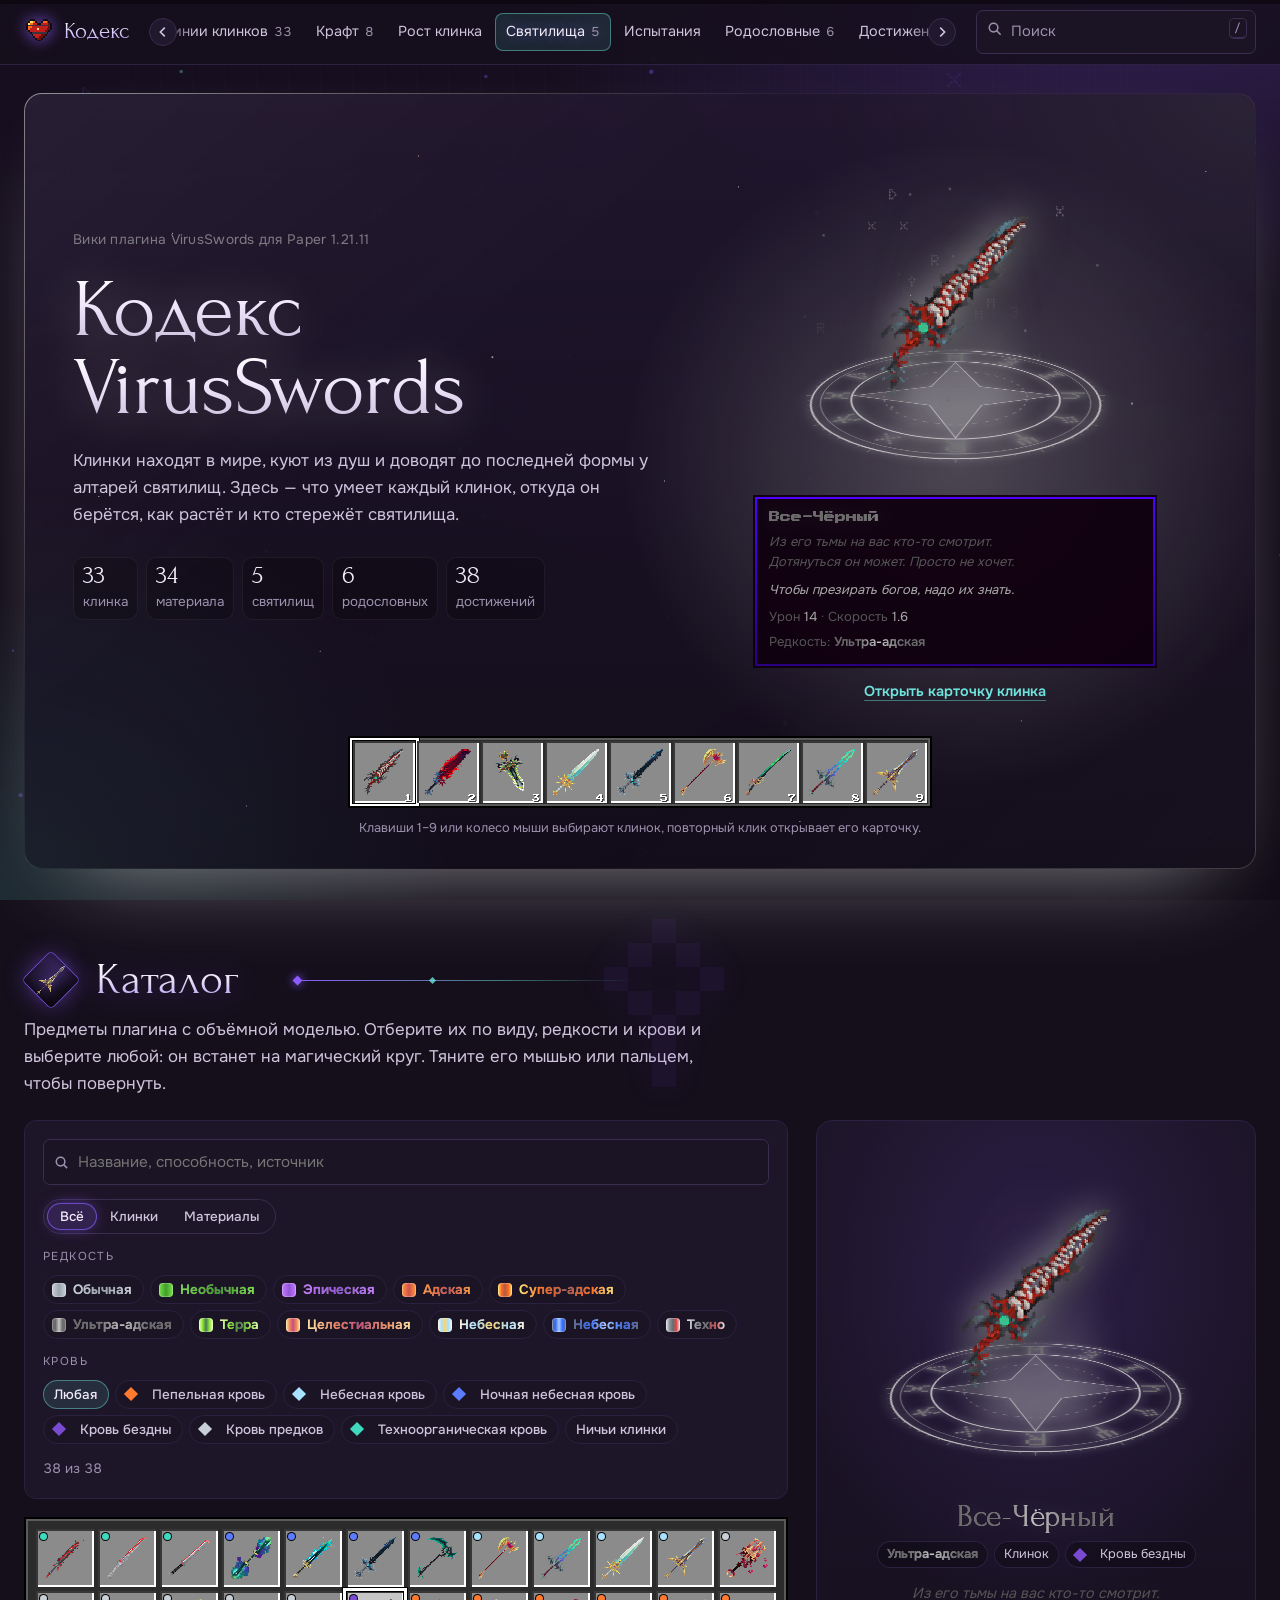
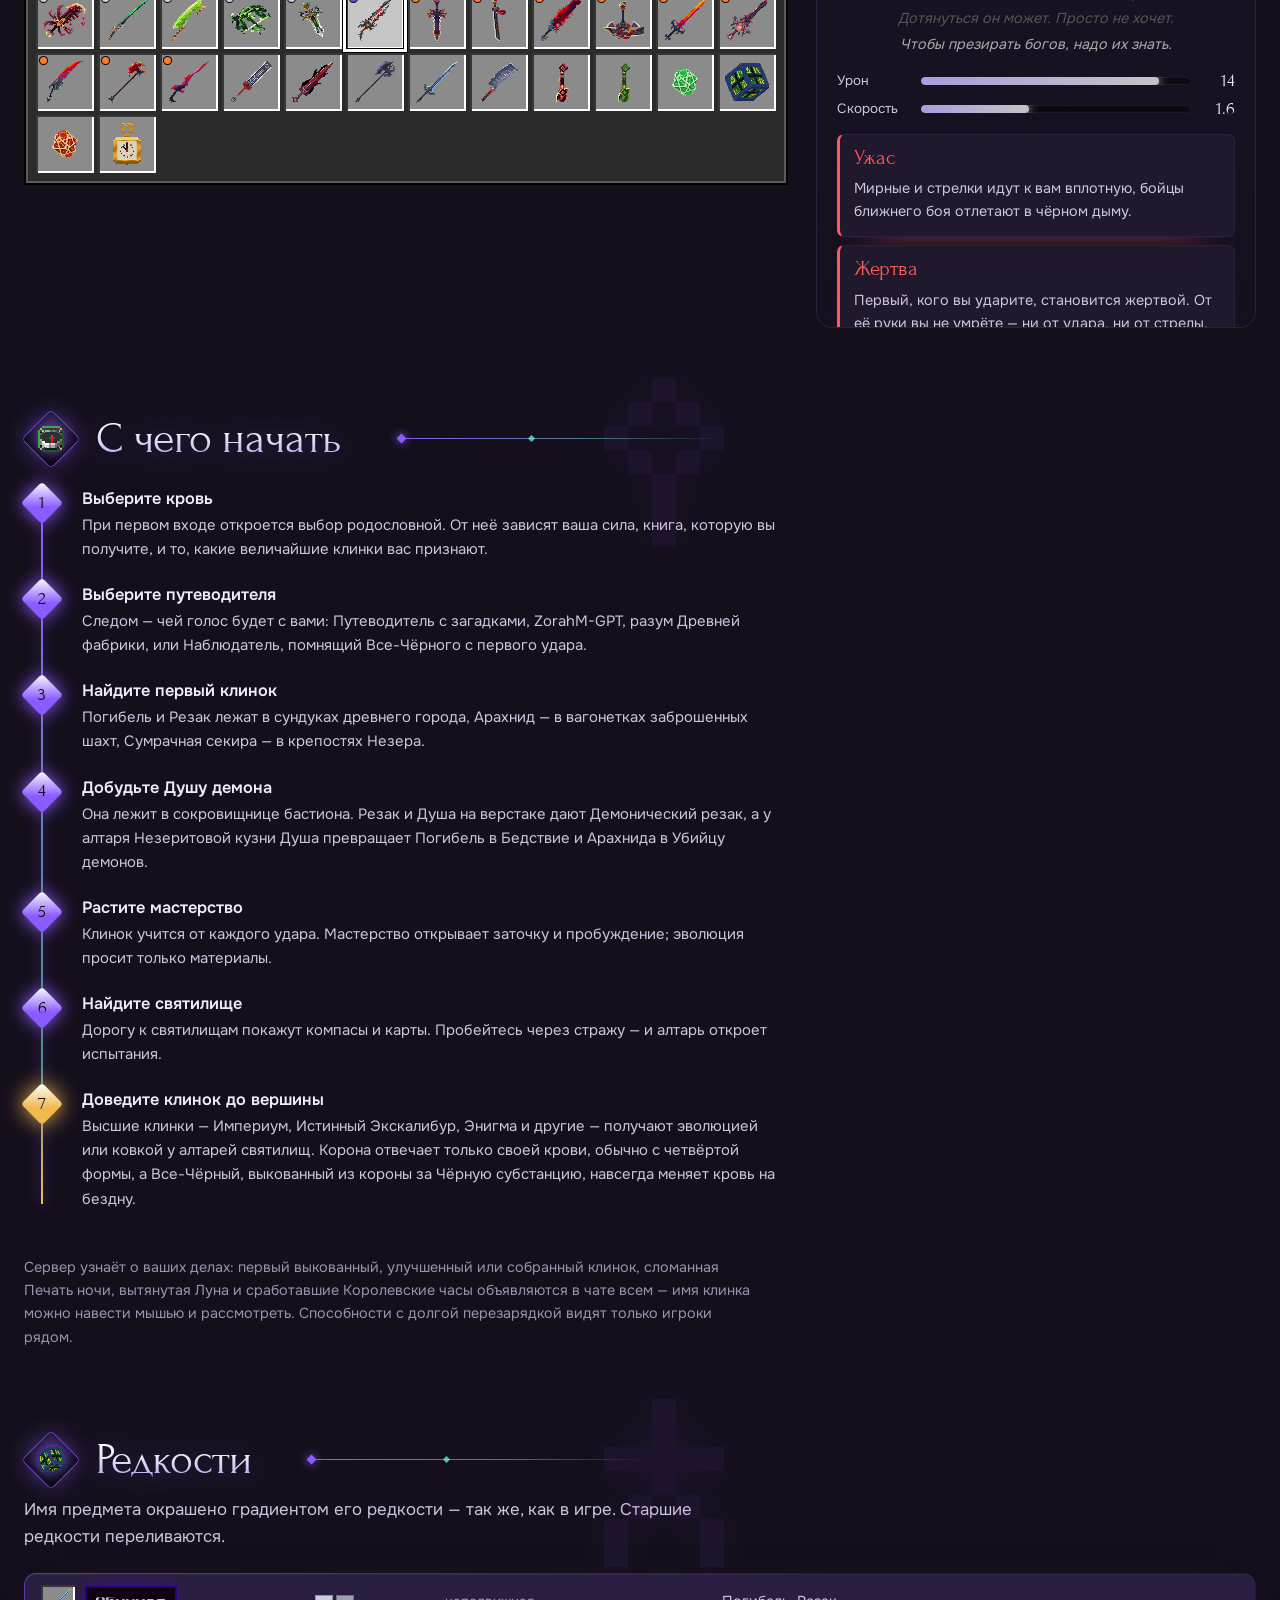
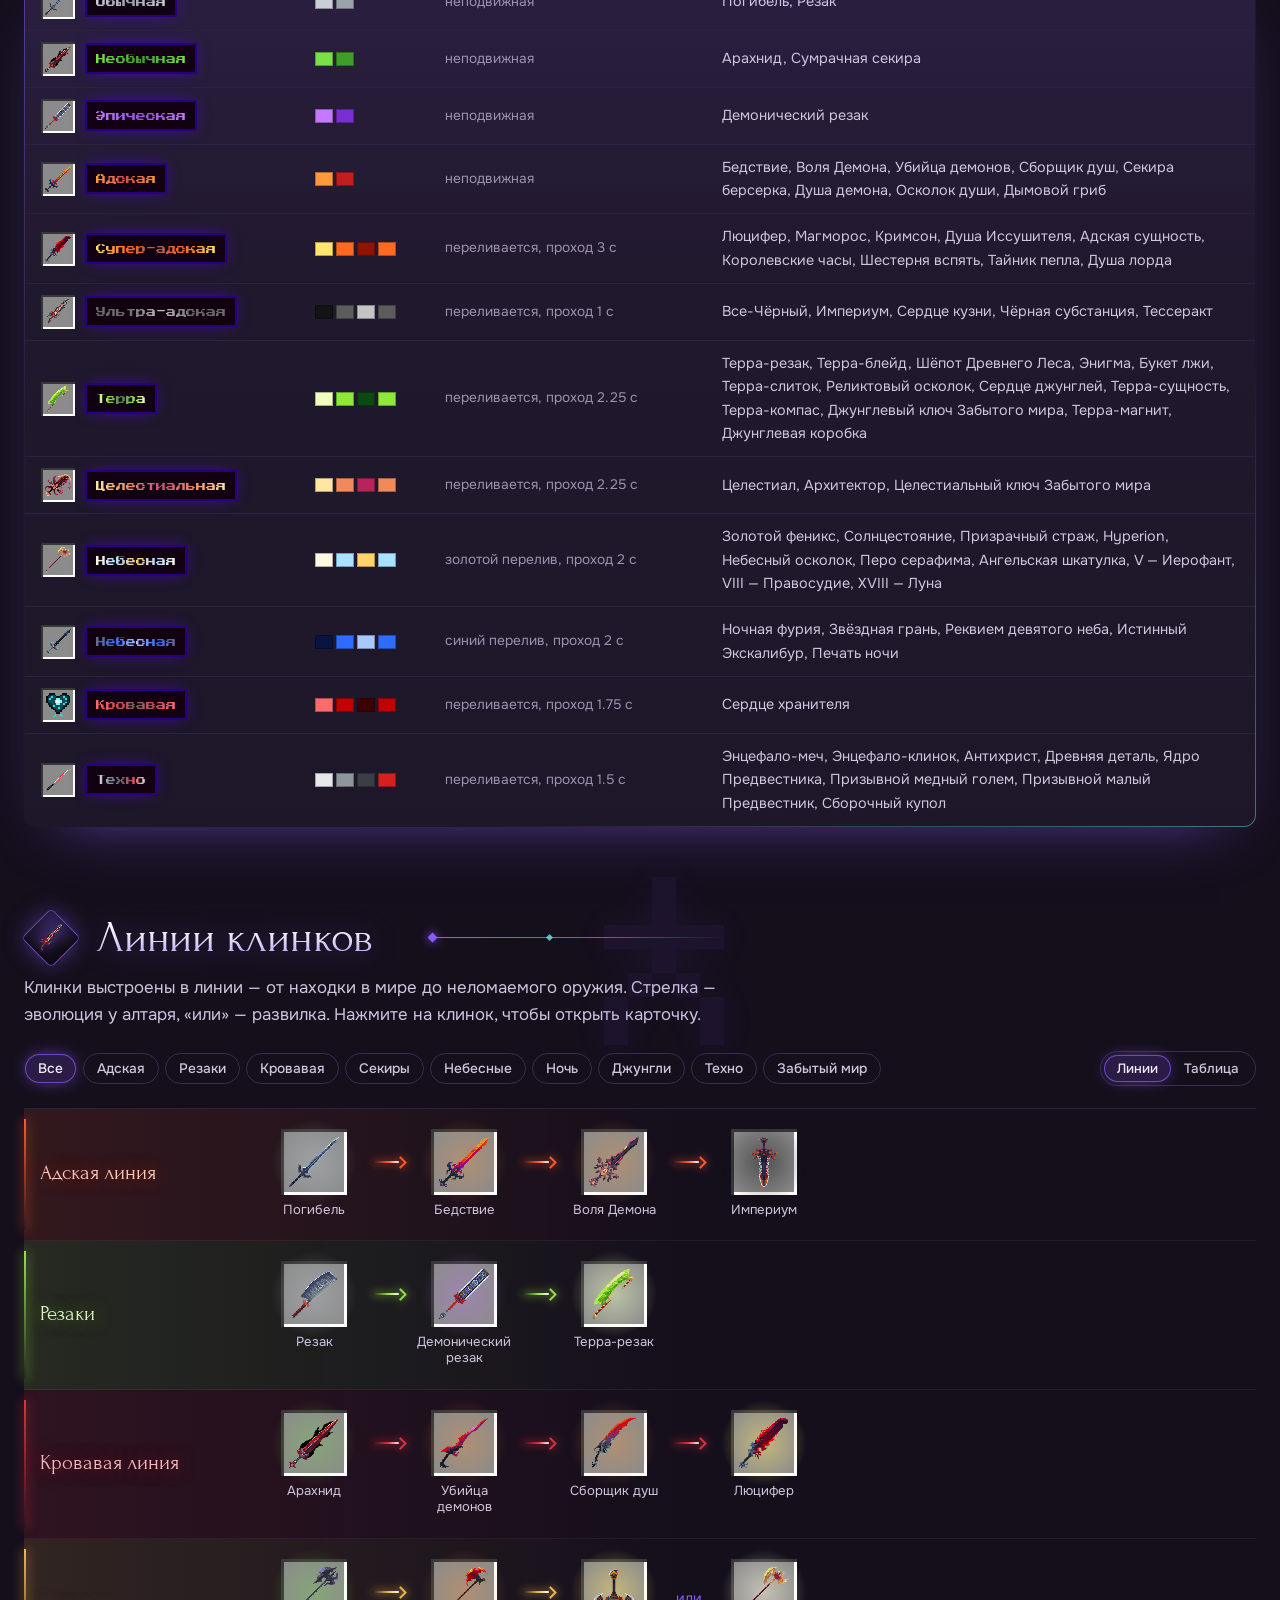
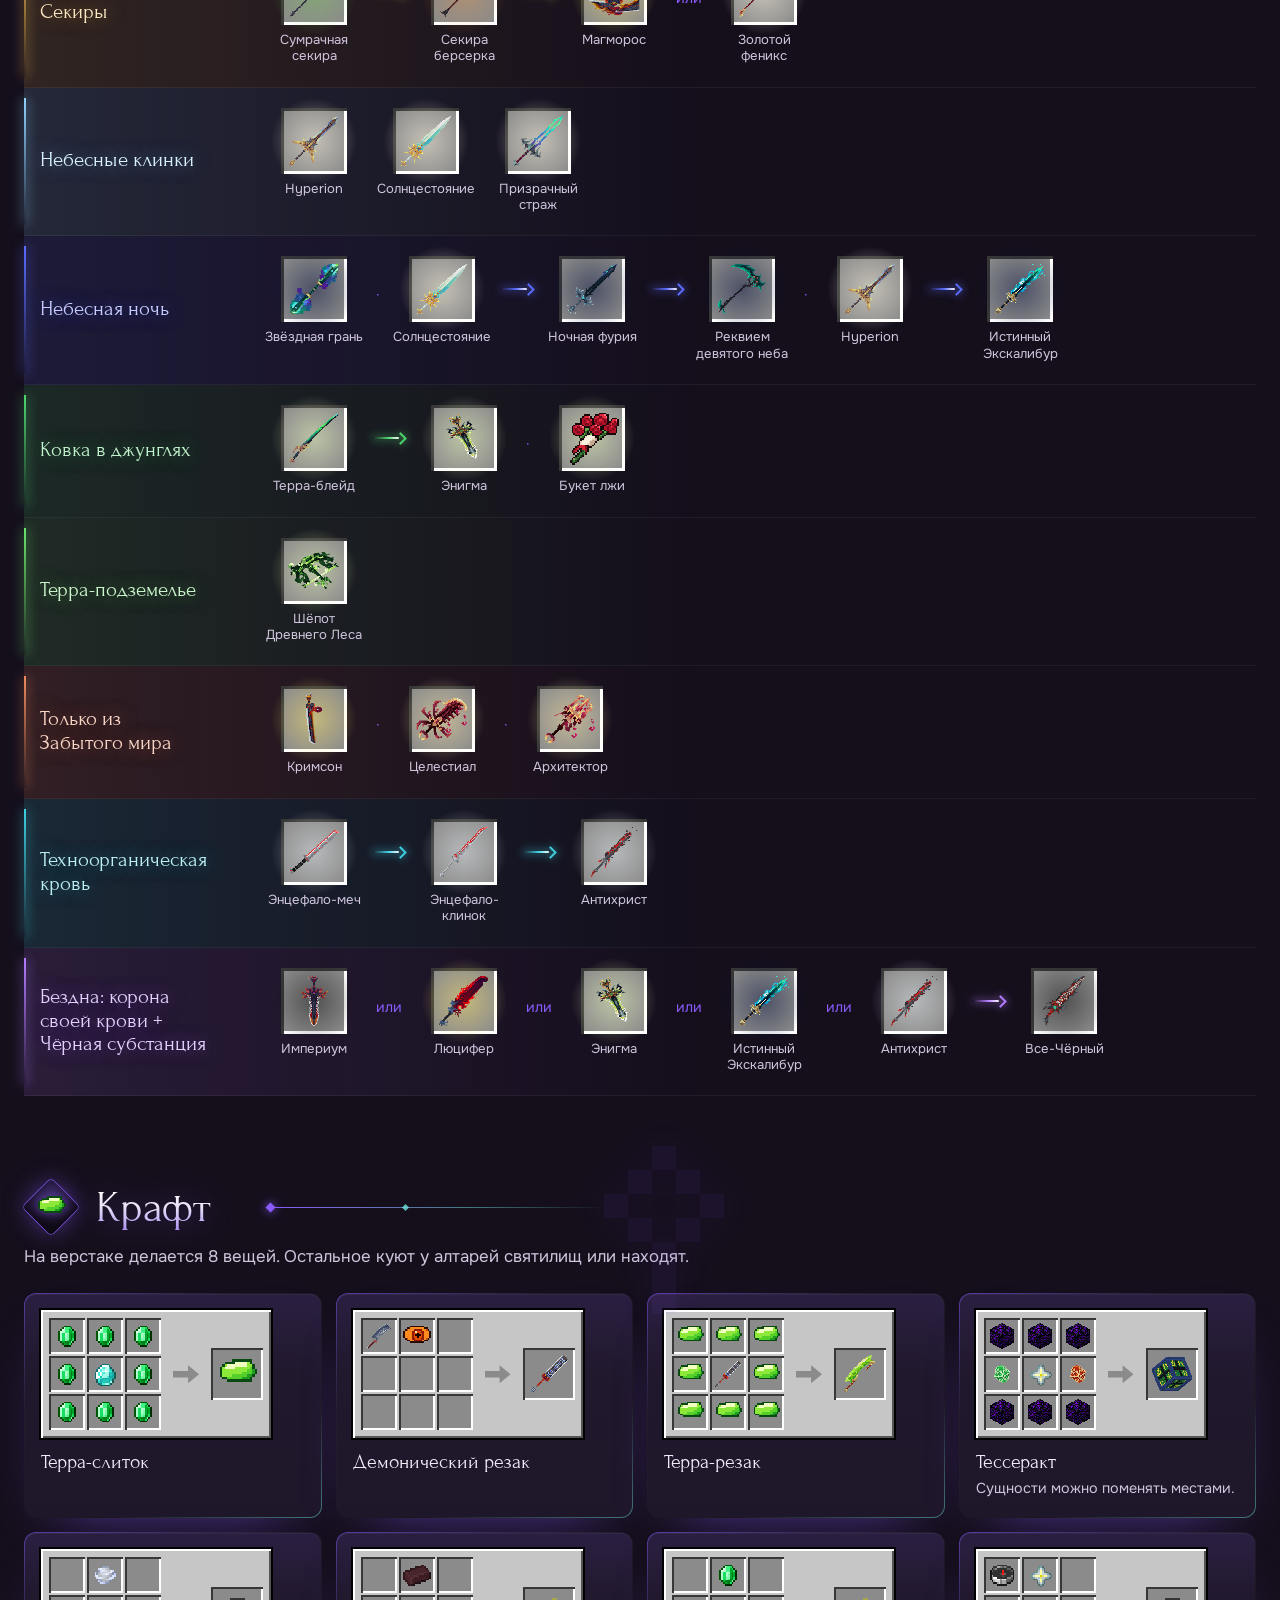
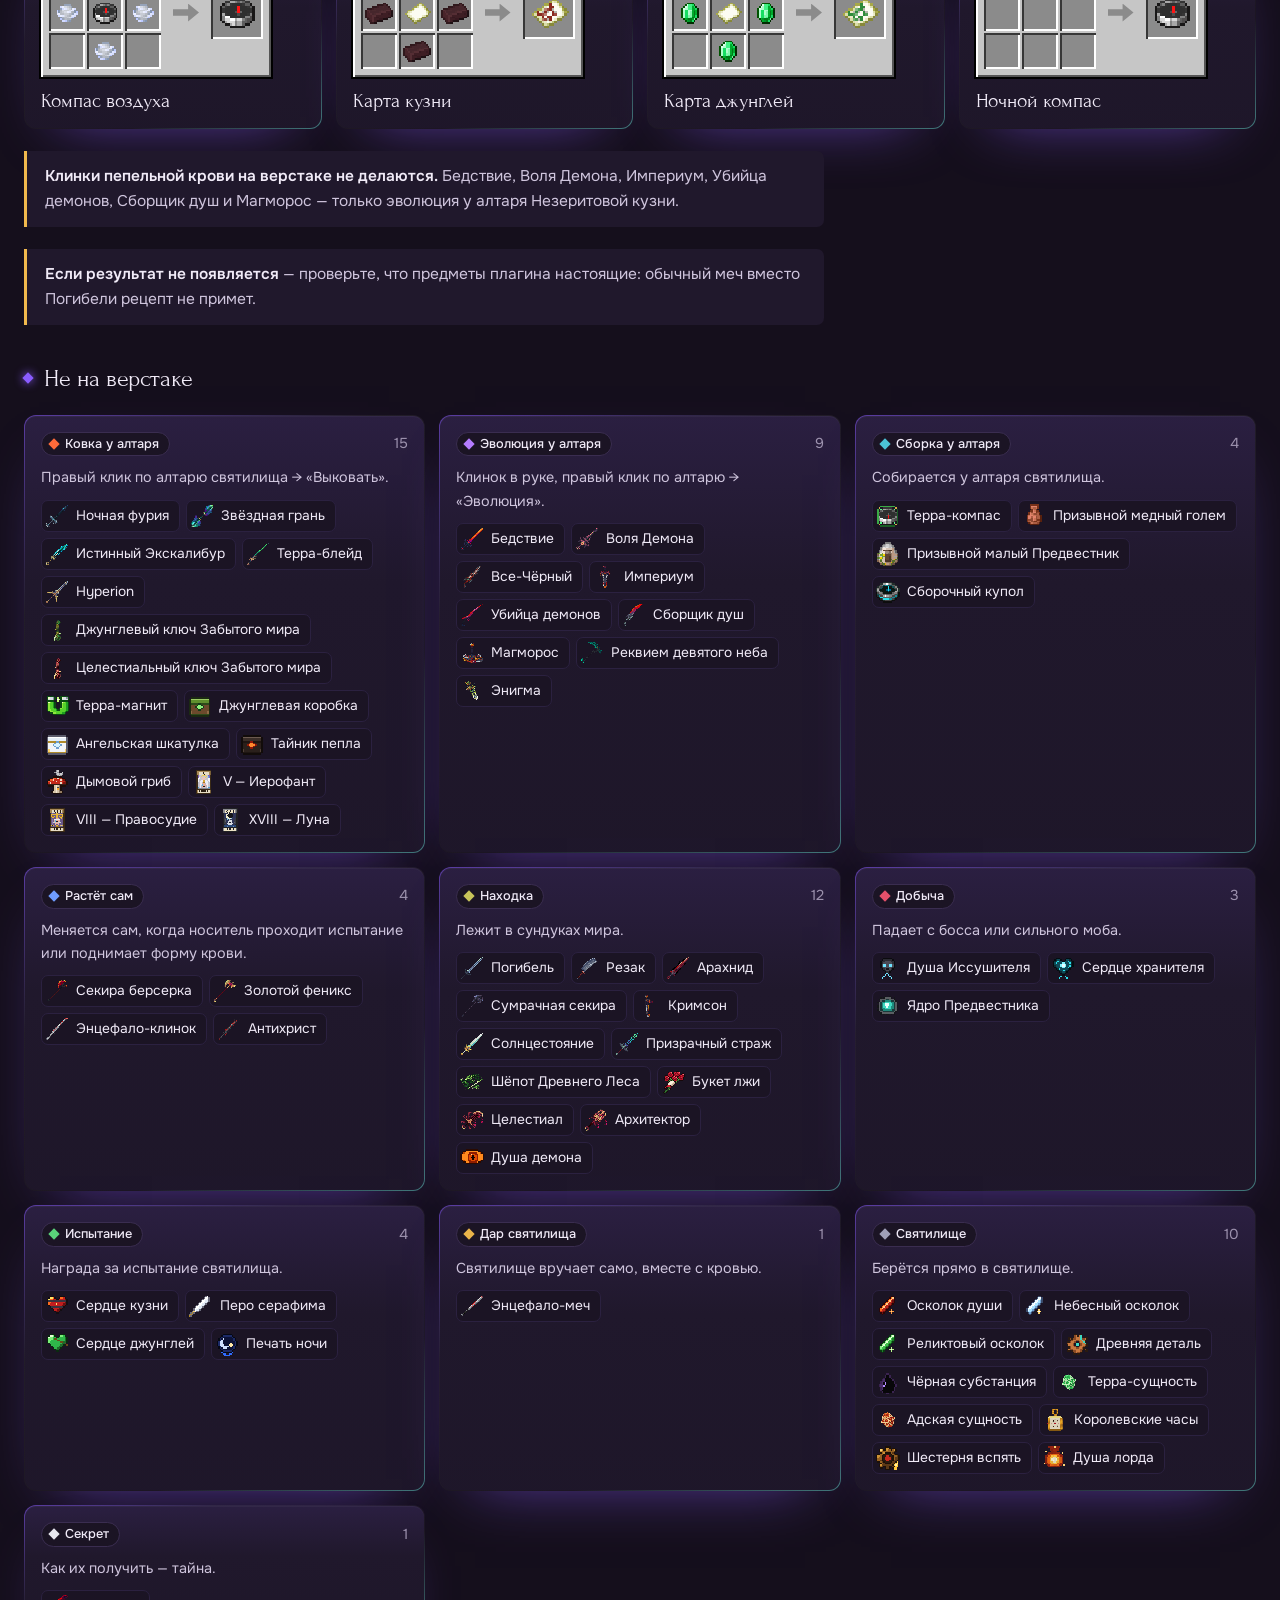
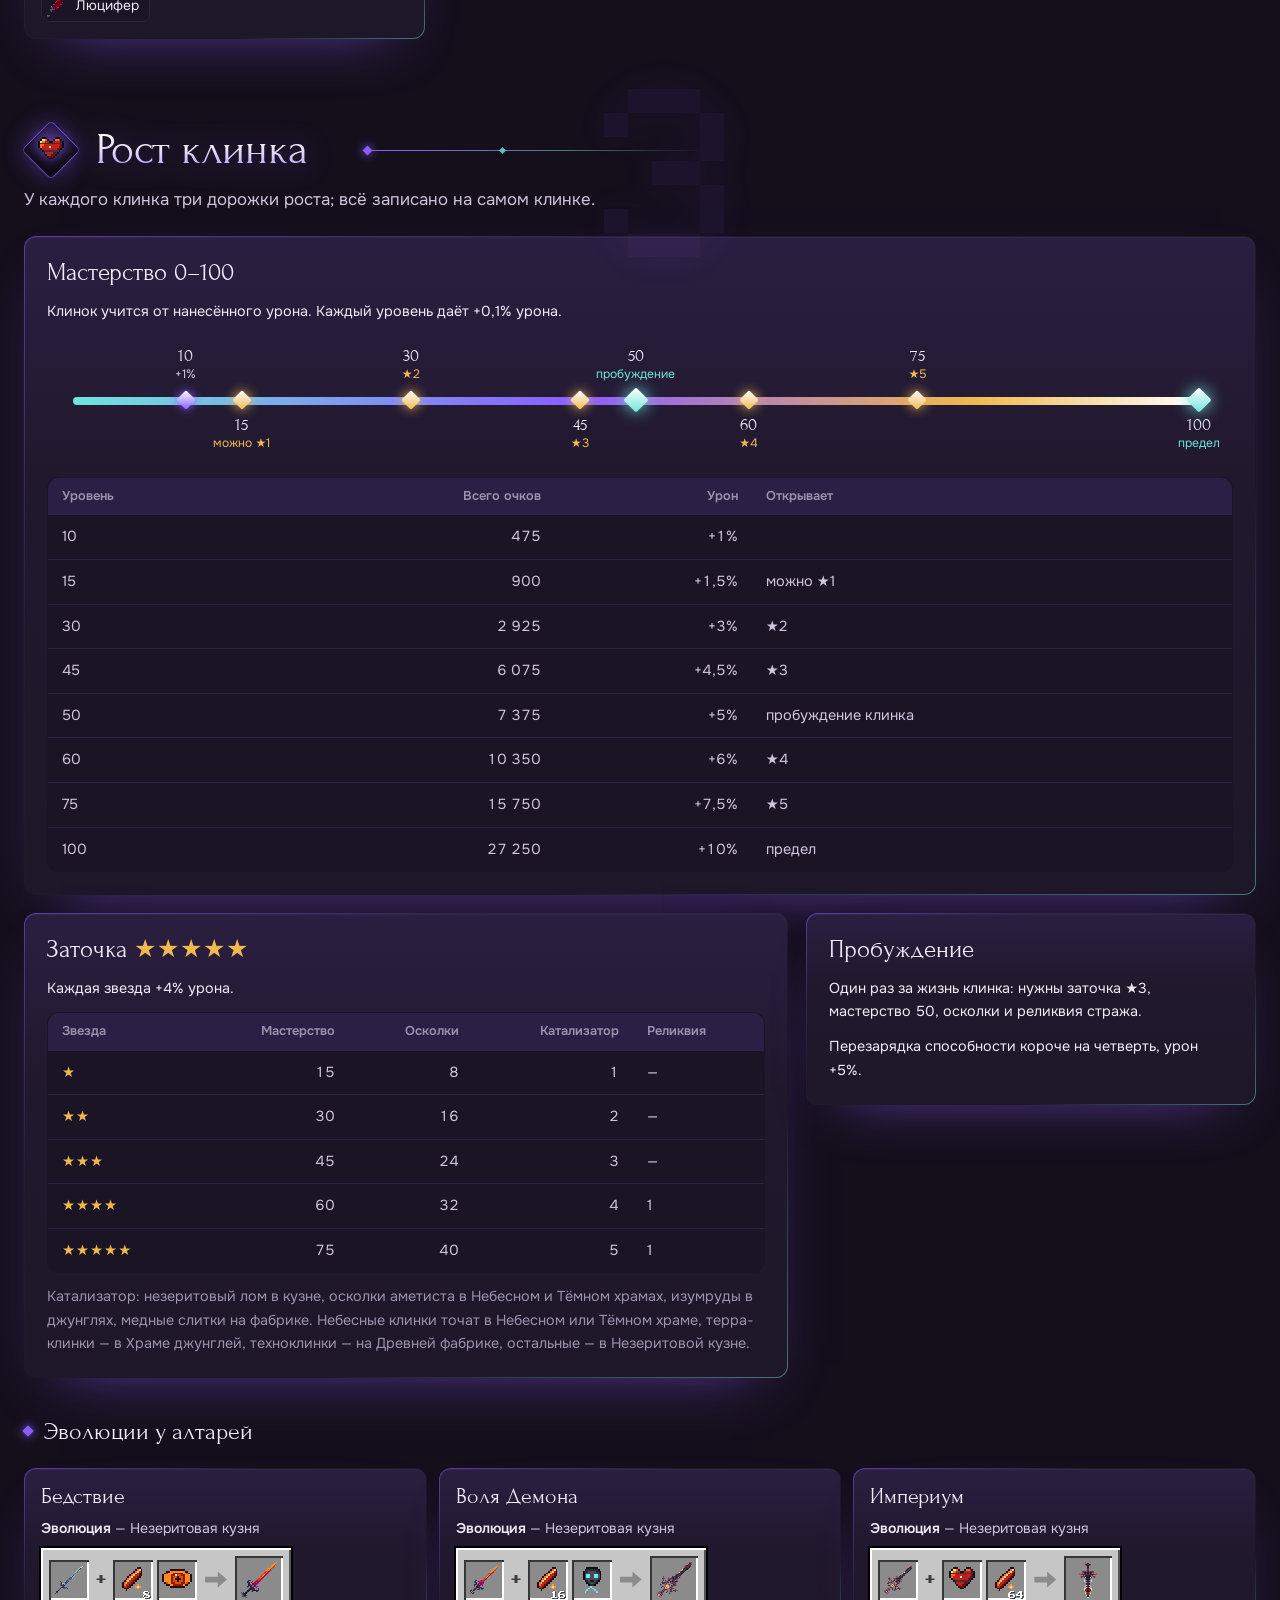
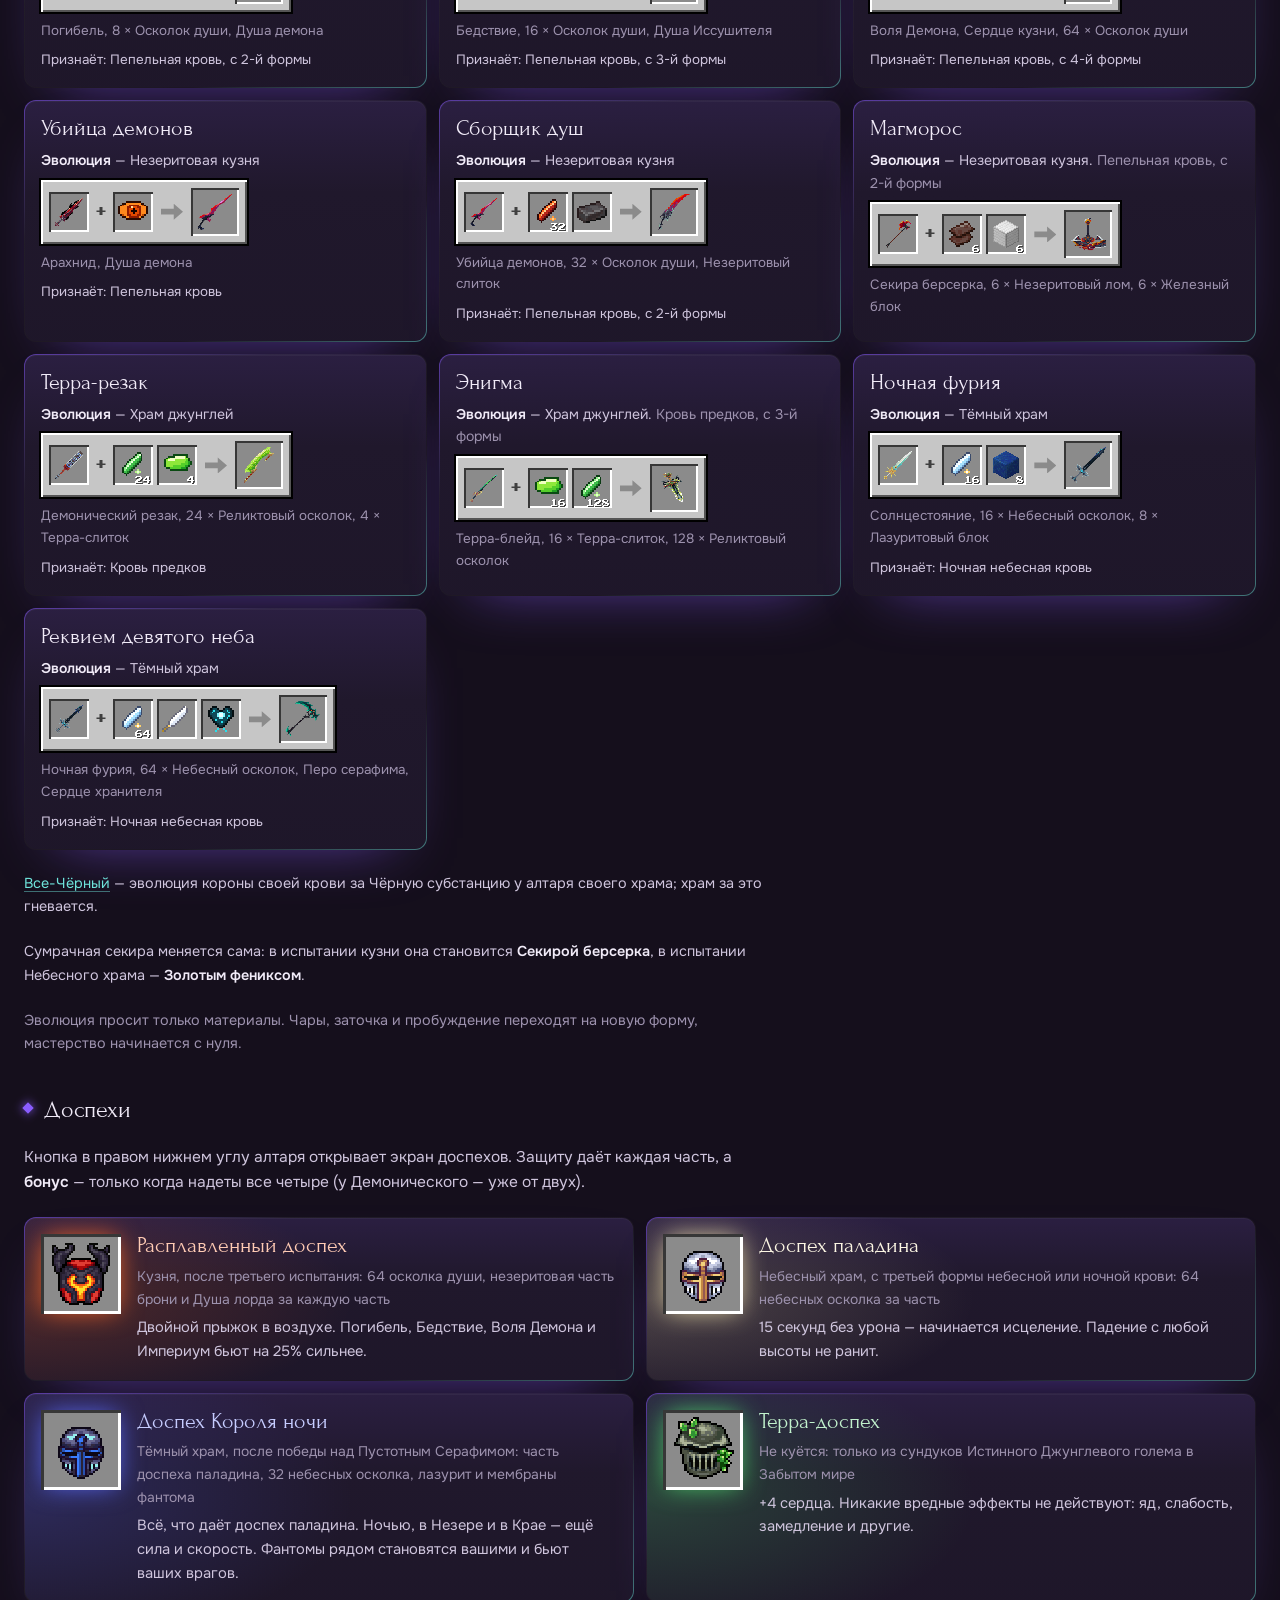
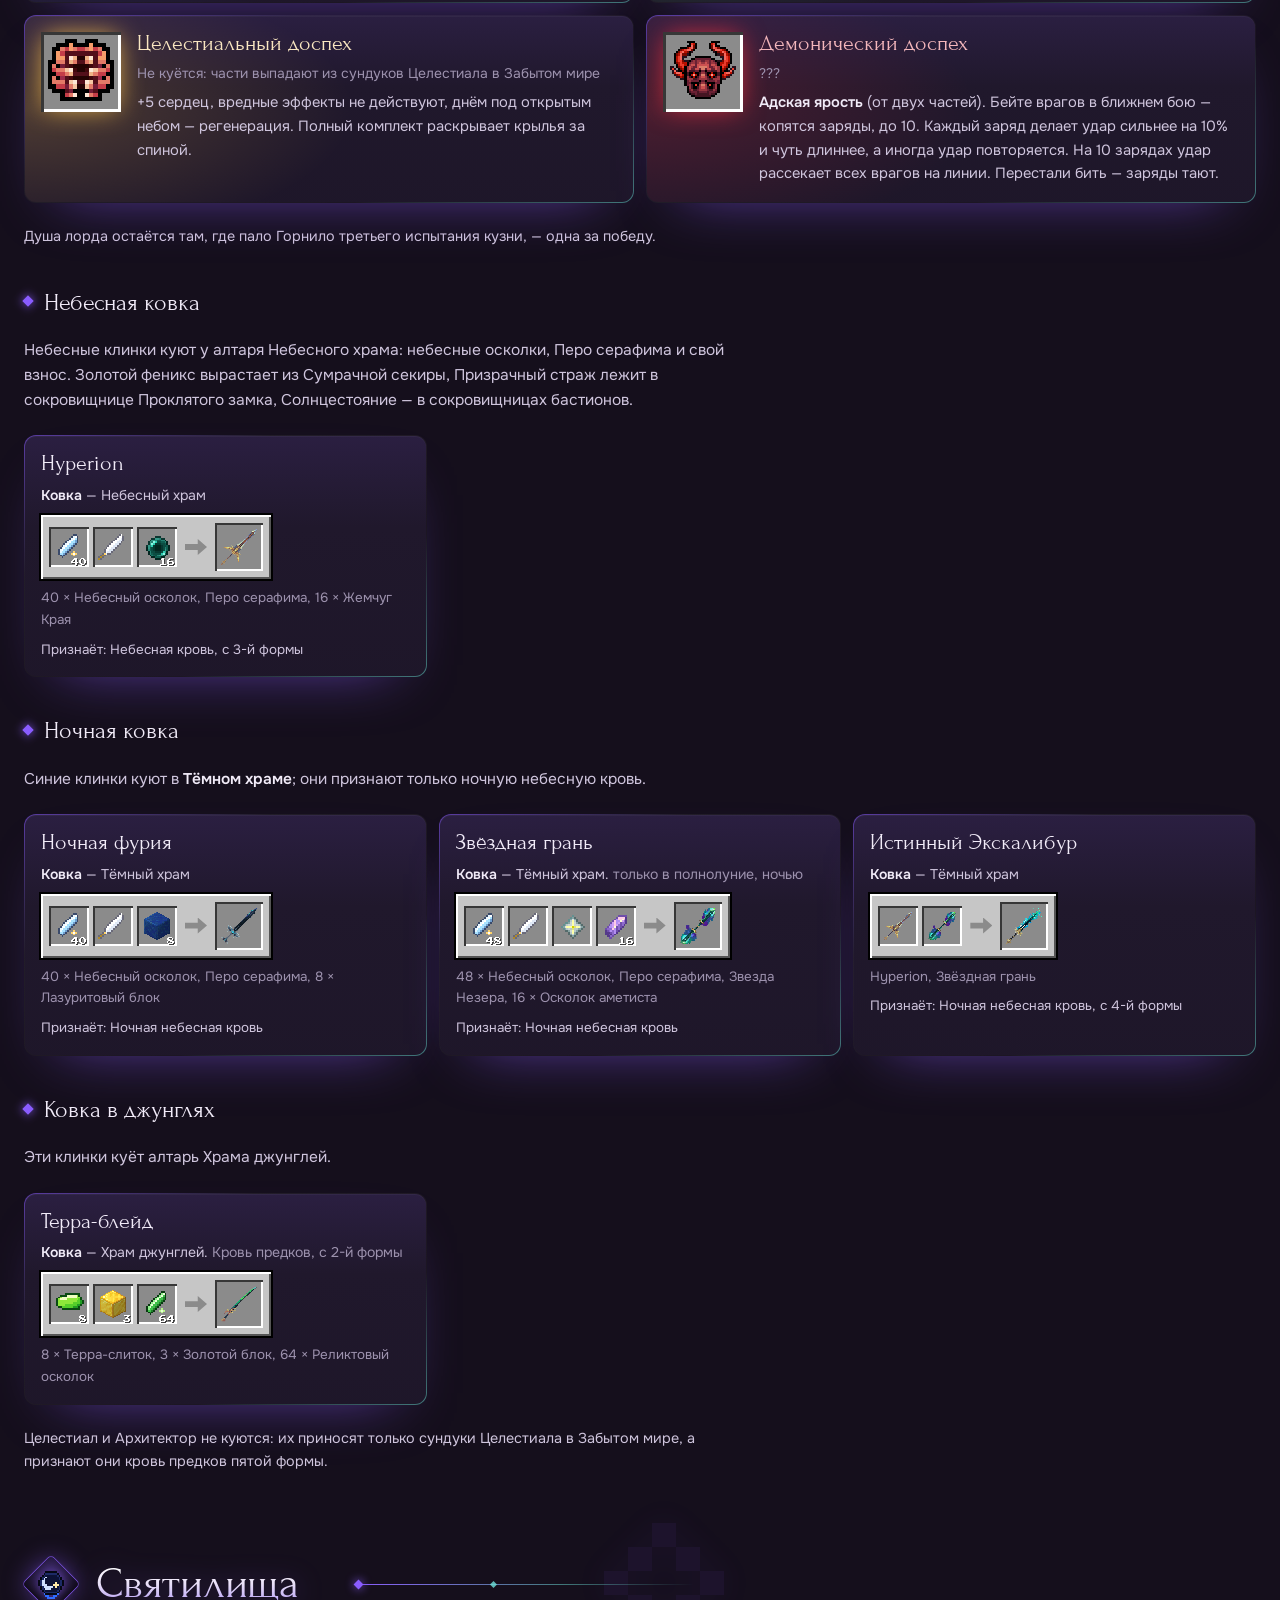
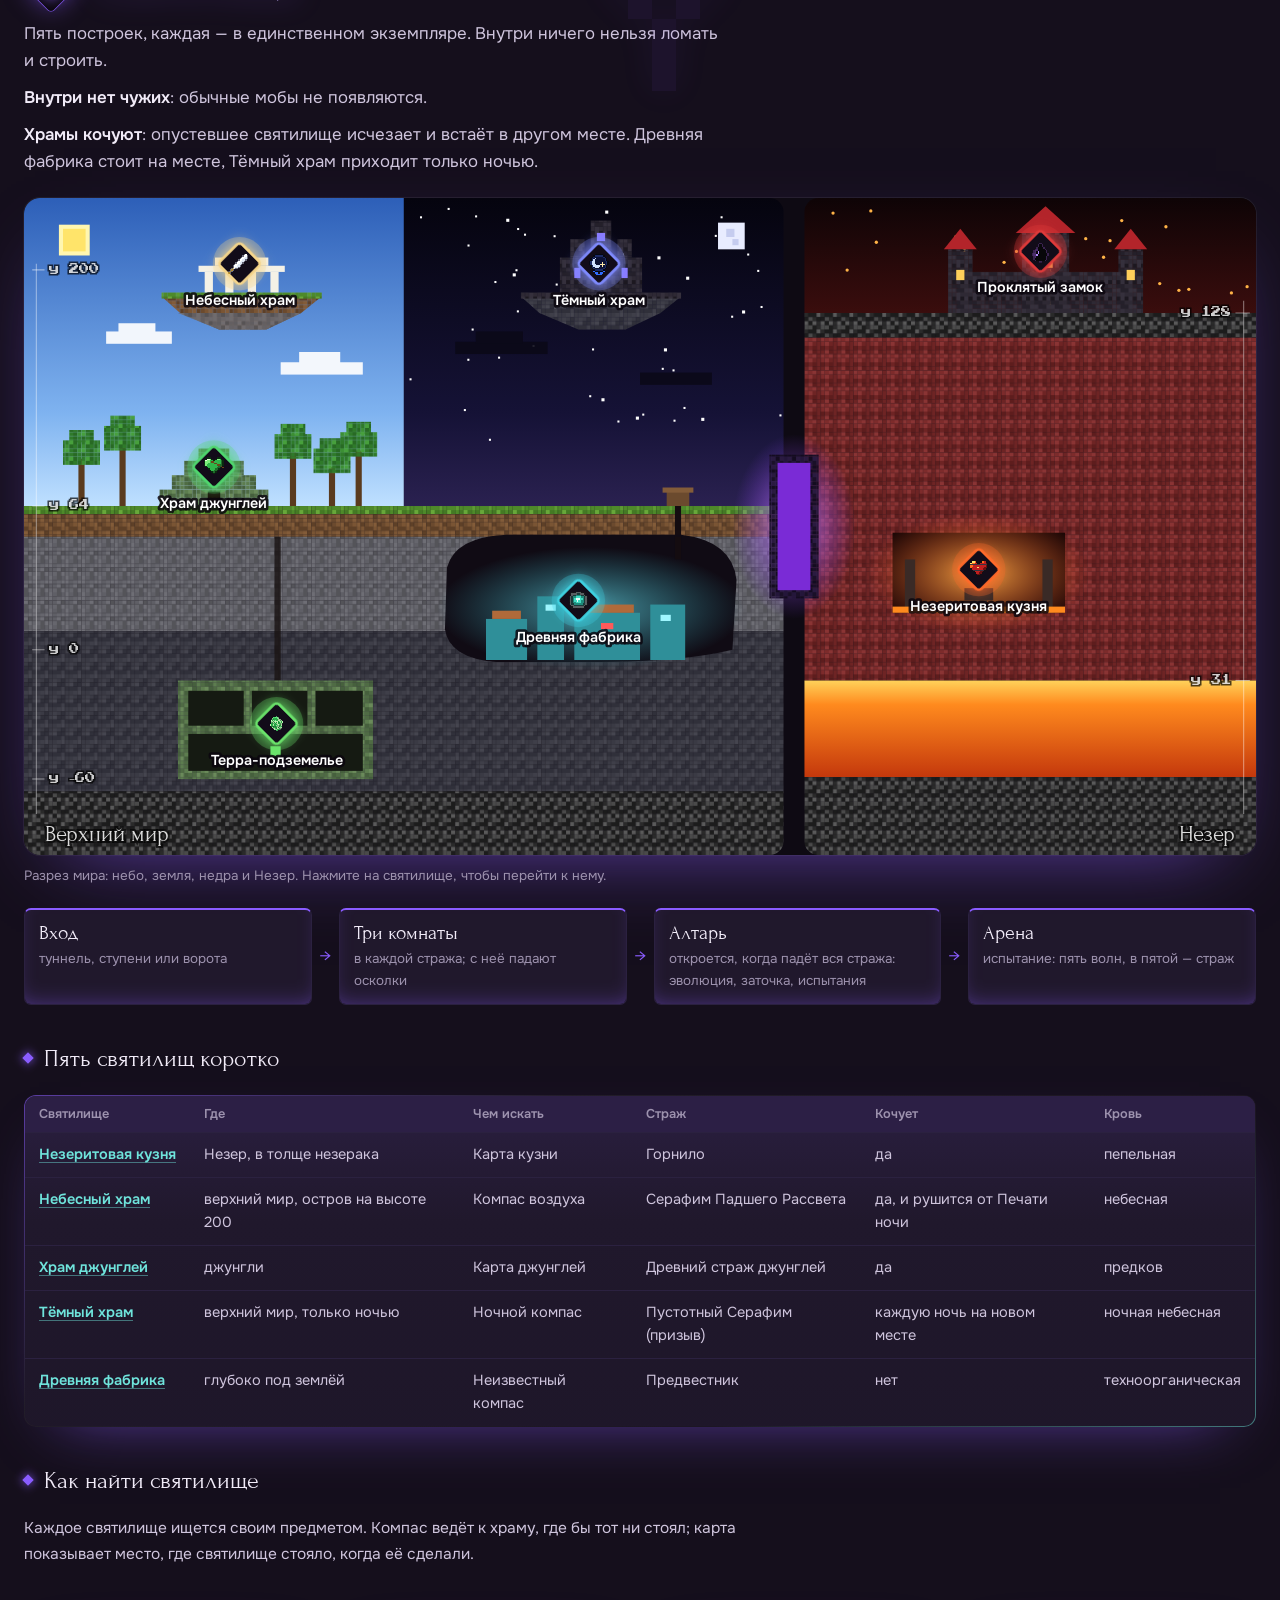
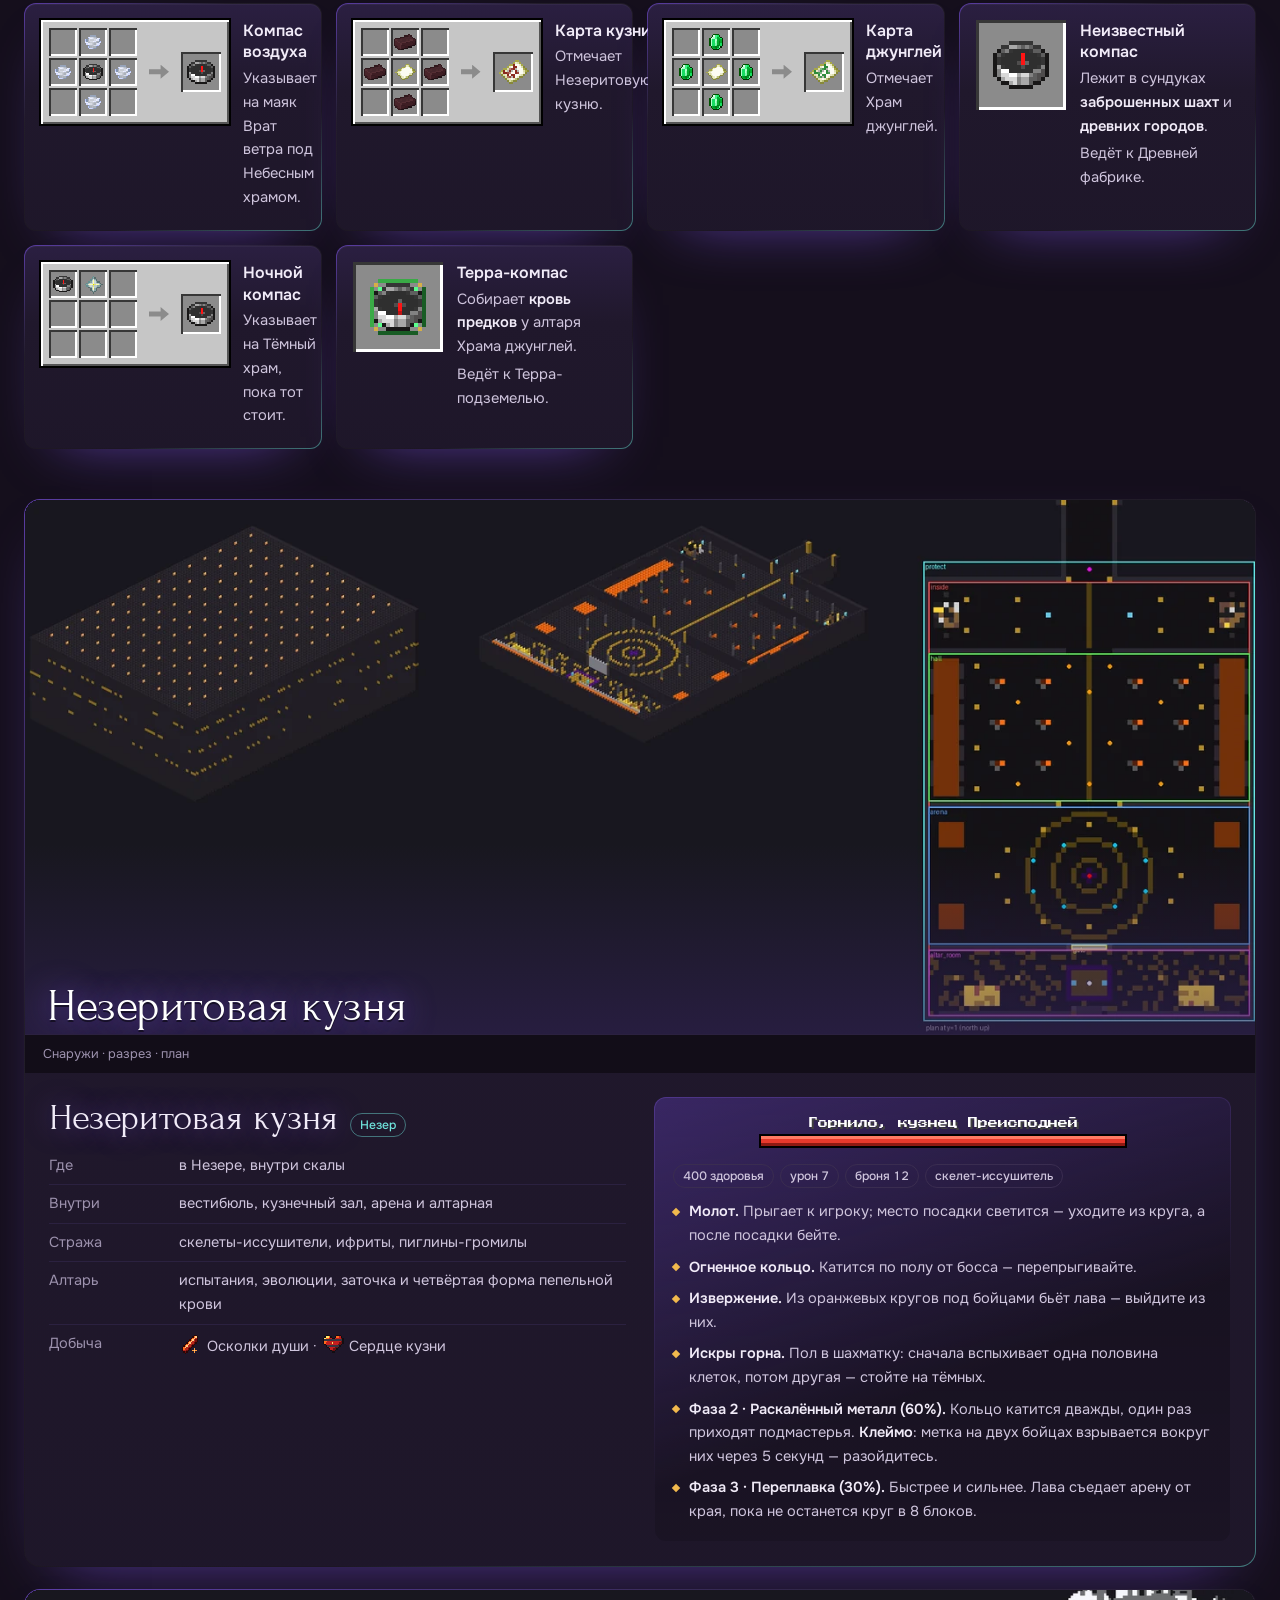
==== commit 587f6084: "Картинка превью ссылки 1200×630 и канонический адрес Co-Authored-By: Claude Opus 5.5 <noreply@anthro" ====
--- a/index.html
+++ b/index.html
@@ -15,7 +15,14 @@
 <meta property="og:site_name" content="Кодекс VirusSwords">
 <meta property="og:title" content="Кодекс VirusSwords — клинки, кровь и святилища">
 <meta property="og:description" content="Каталог клинков с 3D-моделями, линии крови, святилища, боссы и испытания плагина VirusSwords.">
-<meta name="twitter:card" content="summary">
+<meta property="og:url" content="https://virus-momentx.github.io/wiki-virus-swords/">
+<meta property="og:image" content="https://virus-momentx.github.io/wiki-virus-swords/assets/social.png">
+<meta property="og:image:width" content="1200">
+<meta property="og:image:height" content="630">
+<meta property="og:image:alt" content="Кодекс VirusSwords — вики плагина о клинках, крови и святилищах">
+<meta name="twitter:card" content="summary_large_image">
+<meta name="twitter:image" content="https://virus-momentx.github.io/wiki-virus-swords/assets/social.png">
+<link rel="canonical" href="https://virus-momentx.github.io/wiki-virus-swords/">
 <meta name="twitter:title" content="Кодекс VirusSwords">
 <meta name="twitter:description" content="Каталог клинков с 3D-моделями, линии крови, святилища, боссы и испытания плагина VirusSwords.">
 <link rel="icon" type="image/svg+xml" href="data:image/svg+xml,%3Csvg xmlns='http://www.w3.org/2000/svg' viewBox='0 0 16 16' shape-rendering='crispEdges'%3E%3Crect width='16' height='16' rx='3' fill='%23150f1c'/%3E%3Cpath fill='%23c9a8ff' d='M12 2h2v2h-1v1h-1v1h-1v1h-1v1H9V7h1V6h1V5h1z'/%3E%3Cpath fill='%23e8dcff' d='M8 8h1v1H8zM7 9h1v1H7zM6 10h1v1H6z'/%3E%3Cpath fill='%23f0b44a' d='M3 9h2v1h1v1h1v2H6v-1H5v-1H4v-1H3zM2 12h2v2H2z'/%3E%3C/svg%3E">
--- a/styles/index.css
+++ b/styles/index.css
@@ -64,12 +64,20 @@
 .sr-only { position: absolute; width: 1px; height: 1px; overflow: hidden; clip: rect(0 0 0 0); white-space: nowrap; }
 .skip { position: absolute; left: 12px; top: -60px; z-index: 50; padding: 8px 14px; background: var(--soul); color: var(--bg); border-radius: var(--r-small); font-weight: 600; text-decoration: none; }
 .skip:focus { top: 12px; }
+main:focus { outline: none; }
 
 /* --- shell -------------------------------------------------------------------------- */
 .shell { display: grid; grid-template-columns: 236px minmax(0, 1fr); max-width: 1380px; margin: 0 auto; }
 main { min-width: 0; padding: 0 48px 96px; }
 section { padding-block: 84px 0; display: grid; gap: 22px; scroll-margin-top: 8px; }
 .sec-head { display: grid; gap: 10px; max-width: 70ch; }
+.sec-anchor { position: relative; margin-left: -10px; display: inline-grid; place-items: center; width: 30px; height: 30px; border-radius: 8px; color: var(--muted); opacity: 0; transition: opacity .15s, color .15s, background .15s; flex: none; }
+.sec-anchor svg { width: 18px; height: 18px; }
+.sec-head:hover .sec-anchor, .sec-anchor:focus-visible { opacity: 1; }
+.sec-anchor:hover { color: var(--soul); background: var(--soul-soft); }
+.sec-anchor-tip { position: absolute; left: calc(100% + 8px); top: 50%; transform: translateY(-50%); z-index: 2; white-space: nowrap; font: 500 .78rem/1 var(--body); color: var(--soul); pointer-events: none; }
+.sec-anchor-tip:not(:empty) { padding: 6px 10px; border: 1px solid var(--soul-line); border-radius: 999px; background: var(--bg-2); box-shadow: 0 4px 16px rgba(0, 0, 0, .4); }
+@media (hover: none) { .sec-anchor { opacity: .7; } }
 .lead { color: var(--ink-2); font-size: 1.05rem; line-height: 1.6; max-width: 66ch; }
 .prose { max-width: 70ch; display: grid; gap: 12px; color: var(--ink-2); }
 section > p, section > .stack > p { max-width: 74ch; color: var(--ink-2); }
@@ -168,7 +176,7 @@
 .steps { list-style: none; margin: 0; padding: 0; display: grid; grid-template-columns: repeat(2, minmax(0, 1fr)); gap: 0 40px; counter-reset: s; max-width: 980px; }
 .steps li { counter-increment: s; position: relative; display: grid; grid-template-columns: 44px minmax(0, 1fr); column-gap: 14px; align-content: start; padding: 0 0 26px; }
 .steps li::before { content: counter(s); grid-row: span 2; width: 36px; height: 36px; display: grid; place-items: center; font: 400 1.3rem/1 var(--display); color: var(--bg); background: var(--soul); clip-path: polygon(50% 0, 100% 50%, 50% 100%, 0 50%); margin-top: -4px; }
-.steps h4 { font-size: 1.02rem; margin-bottom: 4px; }
+.steps h3 { font: 600 1.02rem/1.35 var(--body); margin-bottom: 4px; }
 .steps p { color: var(--ink-2); font-size: .93rem; }
 .steps li:last-child::before { background: var(--gold); }
 
@@ -535,32 +543,63 @@
 /* --- the card: whose blade it is, and a link to it --------------------------------------------- */
 .card-owner { font-size: .9rem; color: var(--ink-2); margin-top: -8px; }
 .inspect-foot { display: flex; flex-wrap: wrap; align-items: baseline; gap: 6px 14px; margin-top: 18px; }
+.search-suggest { margin: 0; padding: 4px 14px 12px; font-size: .82rem; color: var(--muted); display: flex; flex-wrap: wrap; align-items: center; gap: 6px; }
+.suggest-chip { border: 1px solid var(--soul-line); background: var(--soul-soft); color: var(--ink); border-radius: 999px; padding: 4px 10px; font: inherit; cursor: pointer; }
+.suggest-chip:hover, .suggest-chip:focus-visible { background: color-mix(in srgb, var(--soul) 24%, transparent); }
 .copied { font-size: .8rem; color: var(--soul); word-break: break-all; }
 
 /* --- the top bar: the codex's spine, across the page -------------------------------------- */
 body::before { content: ""; position: fixed; inset: 0 0 auto; height: env(safe-area-inset-top, 0px); z-index: 30; background: var(--bg); }
-.topbar { position: sticky; top: env(safe-area-inset-top, 0px); z-index: 20; background: color-mix(in srgb, var(--bg) 82%, transparent); backdrop-filter: blur(14px) saturate(1.2); border-bottom: 1px solid var(--line-soft); }
+/* Nothing pushes the page sideways on a phone: the bar's row of sections runs to its edges, not past. */
+html, body { overflow-x: clip; }
+.topbar { overflow-x: clip; position: sticky; top: env(safe-area-inset-top, 0px); z-index: 20; background: color-mix(in srgb, var(--bg) 82%, transparent); backdrop-filter: blur(14px) saturate(1.2); border-bottom: 1px solid var(--line-soft); }
 .topbar-in { max-width: 1320px; margin: 0 auto; display: grid; grid-template-columns: auto minmax(0, 1fr) minmax(200px, 280px); align-items: center; gap: 24px; padding-block: 10px; padding-left: max(24px, env(safe-area-inset-left, 0px)); padding-right: max(24px, env(safe-area-inset-right, 0px)); }
 .topbar .brand-name { font-size: 1.45rem; }
 .topbar-in { grid-template-areas: "brand nav search"; }
 .topbar .brand { grid-area: brand; }
 .topbar .search { grid-area: search; }
-.topbar .nav { grid-area: nav; }
-.topbar .nav { flex-direction: row; overflow-x: auto; overflow-y: hidden; gap: 2px; scrollbar-width: none; mask-image: linear-gradient(90deg, transparent, #000 12px, #000 calc(100% - 18px), transparent); padding-inline: 8px; }
+.topbar .nav-wrap { grid-area: nav; position: relative; min-width: 0; display: flex; align-items: center; }
+.topbar .nav { flex: 1 1 auto; min-width: 0; flex-direction: row; overflow-x: auto; overflow-y: hidden; gap: 2px; scrollbar-width: none; padding-inline: 8px; }
+.nav-wrap.more-left .nav { mask-image: linear-gradient(90deg, transparent 0, #000 44px); }
+.nav-wrap.more-right .nav { mask-image: linear-gradient(90deg, #000 calc(100% - 44px), transparent 100%); }
+.nav-wrap.more-left.more-right .nav { mask-image: linear-gradient(90deg, transparent 0, #000 44px, #000 calc(100% - 44px), transparent 100%); }
+.nav-step { position: absolute; top: 50%; z-index: 2; display: grid; place-items: center; width: 28px; height: 28px; margin-top: -14px; border: 1px solid var(--line); border-radius: 50%; background: var(--surface); color: var(--ink-2); cursor: pointer; opacity: 0; pointer-events: none; transition: opacity .15s, color .15s; }
+.nav-step svg { width: 14px; height: 14px; }
+.nav-step.left { left: -4px; }
+.nav-step.right { right: -4px; }
+.nav-wrap.more-left .nav-step.left, .nav-wrap.more-right .nav-step.right { opacity: 1; pointer-events: auto; }
+.nav-step:hover { color: var(--ink); border-color: var(--soul-line); }
+@media (hover: none) { .nav-step { display: none; } }
 .topbar .nav::-webkit-scrollbar { display: none; }
 .topbar .nav a { flex: none; border-left: 0; border-radius: 8px; padding: 7px 11px; font-size: .9rem; gap: 6px; white-space: nowrap; }
 .topbar .nav a:hover { background: var(--surface); }
 .topbar .nav a.on { background: var(--soul-soft); color: var(--ink); box-shadow: inset 0 0 0 1px var(--soul-line); }
 .topbar .search-hint { position: absolute; right: 0; top: 100%; background: var(--surface); padding: 6px 10px; border-radius: var(--r-small); border: 1px solid var(--line); white-space: nowrap; }
 .topbar .found-box { position: absolute; right: 0; top: calc(100% + 6px); width: min(380px, 92vw); z-index: 30; }
+/* Inside the open list the count is its last line, not a second box hung beside it. */
+.topbar .found-box .search-hint { position: static; margin: 4px 10px 6px; padding: 0; border: 0; background: none; white-space: normal; color: var(--muted); }
 .shell { display: block; max-width: 1320px; }
 main { padding-inline: max(24px, env(safe-area-inset-left, 0px)) max(24px, env(safe-area-inset-right, 0px)); }
+/* --- the foot of the page: the codex, its sections in columns, the credits ----------------------- */
+.sitefoot { margin-top: 96px; border-top: 1px solid var(--line-soft); background: linear-gradient(180deg, rgba(20, 14, 30, 0) 0%, rgba(12, 8, 18, .72) 100%); color: var(--muted); font-size: .86rem; }
+.sitefoot-in { max-width: 1320px; margin: 0 auto; padding: 48px max(24px, env(safe-area-inset-right, 0px)) 32px max(24px, env(safe-area-inset-left, 0px)); display: grid; grid-template-columns: minmax(0, 1.6fr) repeat(3, minmax(0, 1fr)); gap: 32px 40px; }
+.sitefoot-brand p { margin: 12px 0 0; max-width: 46ch; line-height: 1.6; }
+.sitefoot-name { display: inline-flex; align-items: center; gap: 10px; color: var(--ink); text-decoration: none; font-family: Forum, serif; font-size: 1.35rem; }
+.sitefoot-name img { image-rendering: pixelated; }
+.sitefoot-stats { font-variant-numeric: tabular-nums; color: var(--ink); opacity: .75; }
+.sitefoot-col h2 { margin: 4px 0 12px; font: 600 .74rem/1 Onest, sans-serif; letter-spacing: .14em; text-transform: uppercase; color: var(--ink); opacity: .7; }
+.sitefoot-col ul { list-style: none; margin: 0; padding: 0; display: grid; gap: 8px; }
+.sitefoot-col a { color: var(--muted); text-decoration: none; transition: color .15s; }
+.sitefoot-col a:hover, .sitefoot-col a:focus-visible { color: var(--ink); text-decoration: underline; text-underline-offset: 3px; }
+.sitefoot-bottom { max-width: 1320px; margin: 0 auto; padding: 18px max(24px, env(safe-area-inset-right, 0px)) calc(28px + env(safe-area-inset-bottom, 0px)) max(24px, env(safe-area-inset-left, 0px)); border-top: 1px solid var(--line-soft); display: flex; flex-wrap: wrap; justify-content: space-between; gap: 8px 24px; font-size: .78rem; }
+@media (max-width: 900px) { .sitefoot-in { grid-template-columns: repeat(3, minmax(0, 1fr)); } .sitefoot-brand { grid-column: 1 / -1; } }
+@media (max-width: 520px) { .sitefoot-in { grid-template-columns: repeat(2, minmax(0, 1fr)); } }
 .foot { max-width: 1320px; margin: 0 auto; padding: 28px max(24px, env(safe-area-inset-right, 0px)) 40px max(24px, env(safe-area-inset-left, 0px)); border-top: 1px solid var(--line-soft); color: var(--muted); font-size: .82rem; }
 @media (max-width: 900px) {
   .topbar-in { grid-template-columns: auto minmax(0, 1fr); grid-template-areas: "brand search" "nav nav"; gap: 8px 14px; padding-left: max(16px, env(safe-area-inset-left, 0px)); padding-right: max(16px, env(safe-area-inset-right, 0px)); }
   .topbar .brand { grid-area: brand; }
   .topbar .search { grid-area: search; }
-  .topbar .nav { grid-area: nav; margin-inline: -8px; }
+  .topbar .nav-wrap { grid-area: nav; margin-inline: -8px; }
   main { padding-inline: max(16px, env(safe-area-inset-left, 0px)) max(16px, env(safe-area-inset-right, 0px)); }
 }
 
@@ -619,6 +658,25 @@
 body { overflow-x: clip; }
 .rchip .paint, .cv-tag .paint { filter: drop-shadow(0 0 .6px rgba(255, 255, 255, .5)); }
 .cv-stats.statbars { margin-top: 0; }
+
+/* --- print: the codex on paper - light, plain, nothing that moves or floats --------------------- */
+@media print {
+  @page { margin: 16mm 14mm; }
+  :root { --bg: #fff; --bg-2: #fff; --surface: #fff; --surface-2: #f5f3f8; --line: #c9c2d4; --line-soft: #ddd7e5; --ink: #14101a; --ink-2: #2b2433; --muted: #5a5266; --code-bg: #f3f0f7; }
+  html, body { background: #fff !important; color: #14101a; }
+  .sky, .motes, .xp, .totop, .hovertip, .skip, .topbar, .sec-anchor, .sec-rune, .sec-rule, .mstage-hint, .inspect-wrap { display: none !important; }
+  * { box-shadow: none !important; text-shadow: none !important; animation: none !important; transition: none !important; }
+  .shell, main { padding: 0 !important; margin: 0 !important; max-width: none !important; }
+  section { break-inside: auto; margin-top: 0 !important; padding-top: 18px !important; }
+  h2, h3, h4 { break-after: avoid; color: #14101a; }
+  article, figure, li, tr, .card, .ability, .blood, .set { break-inside: avoid; }
+  a { color: inherit; text-decoration: underline; }
+  img { image-rendering: pixelated; }
+  .sitefoot { margin-top: 24px; background: none; }
+  .sitefoot-col { display: none; }
+  .sec-title h2, .sec-title h2 * { color: #14101a !important; -webkit-text-fill-color: #14101a !important; background: none !important; filter: none !important; }
+  .cat-filters, .cat-search, input, .seg, .text-btn, .cv-more { display: none !important; }
+}
 /*
  * The enchantment over the codex.
  *
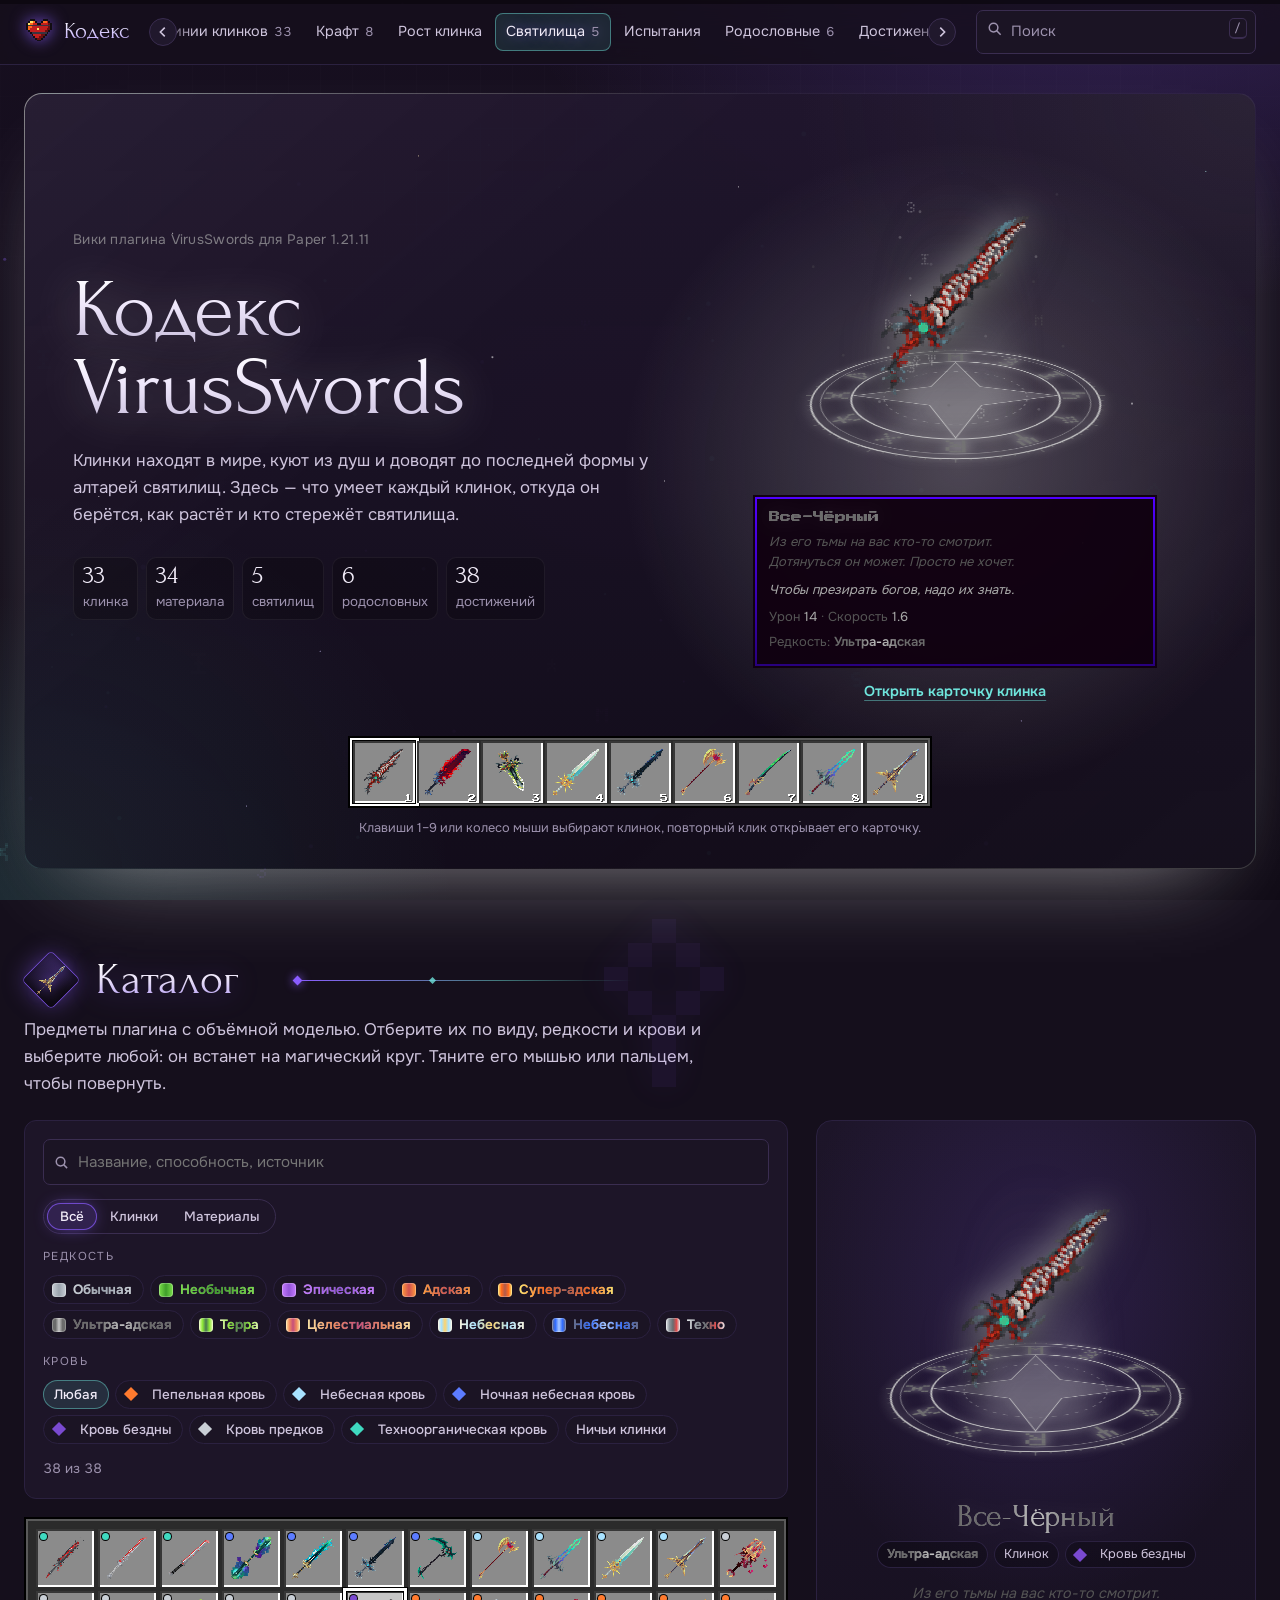
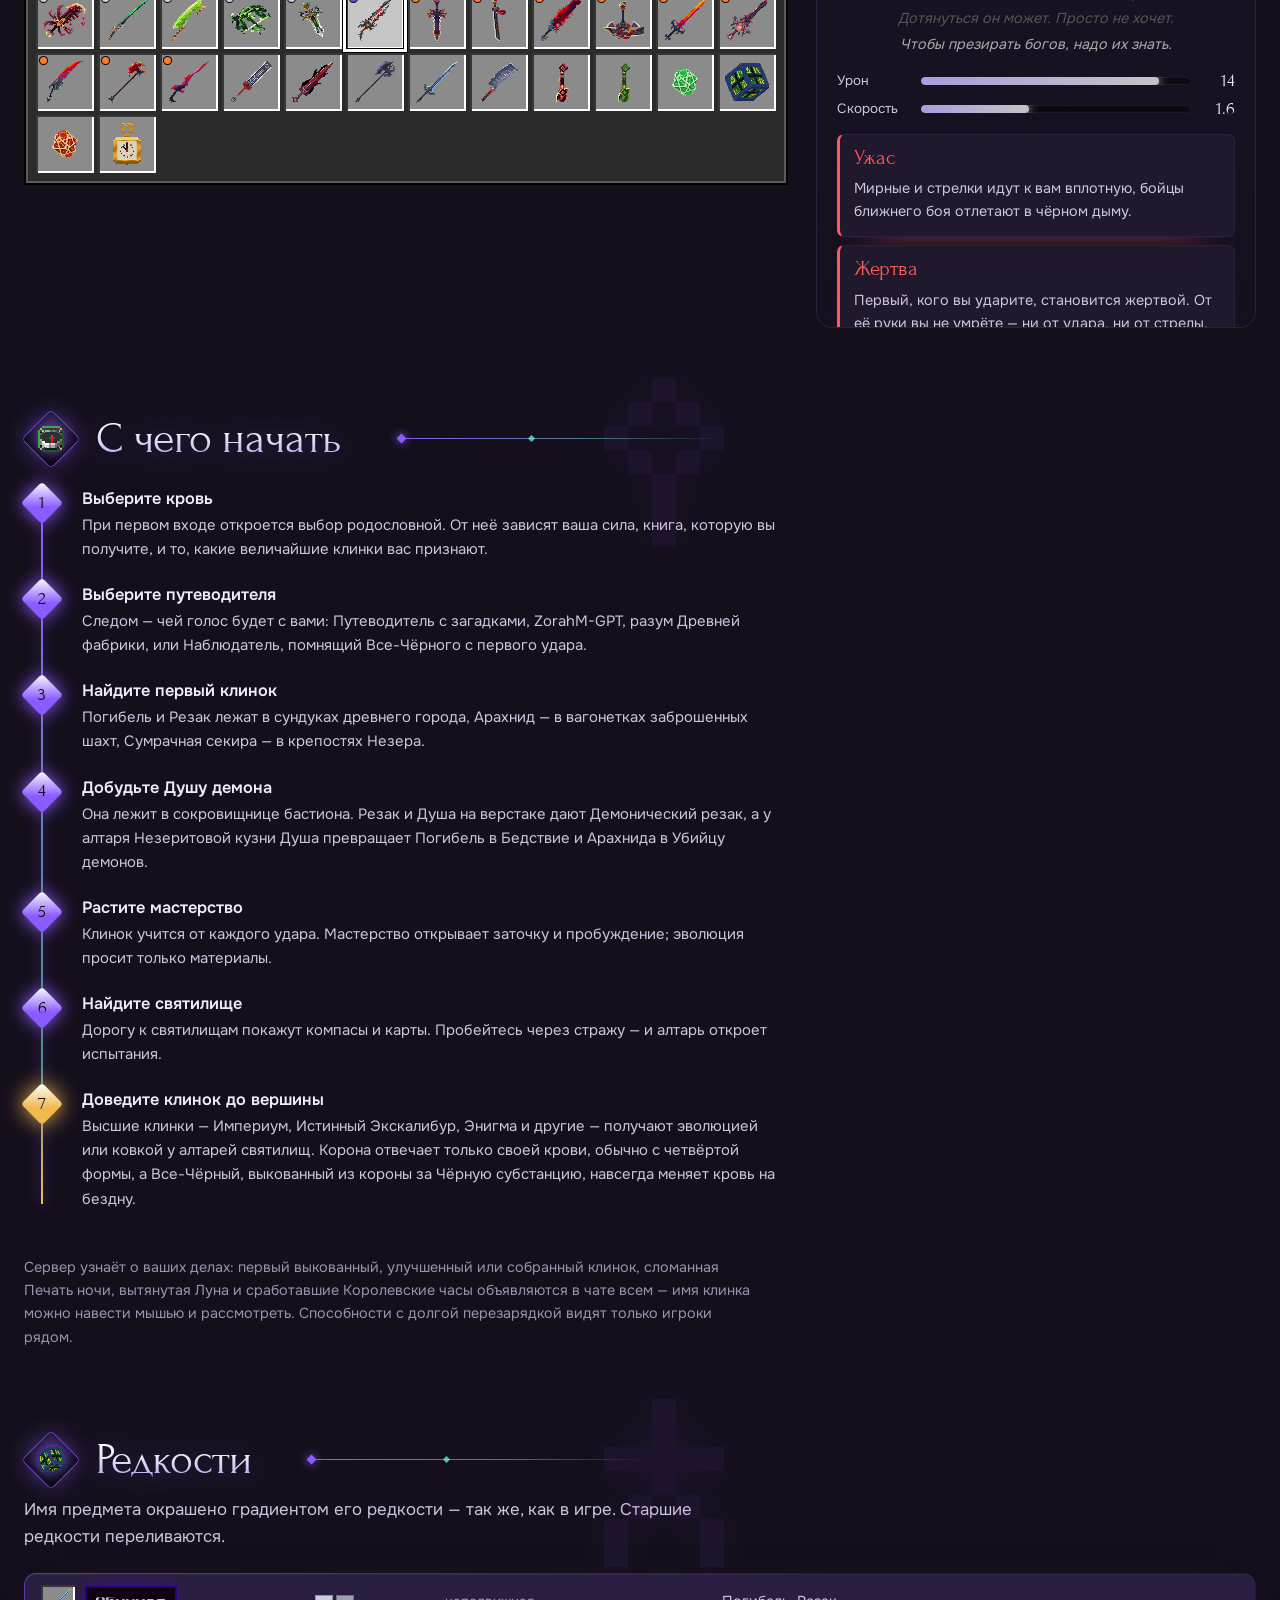
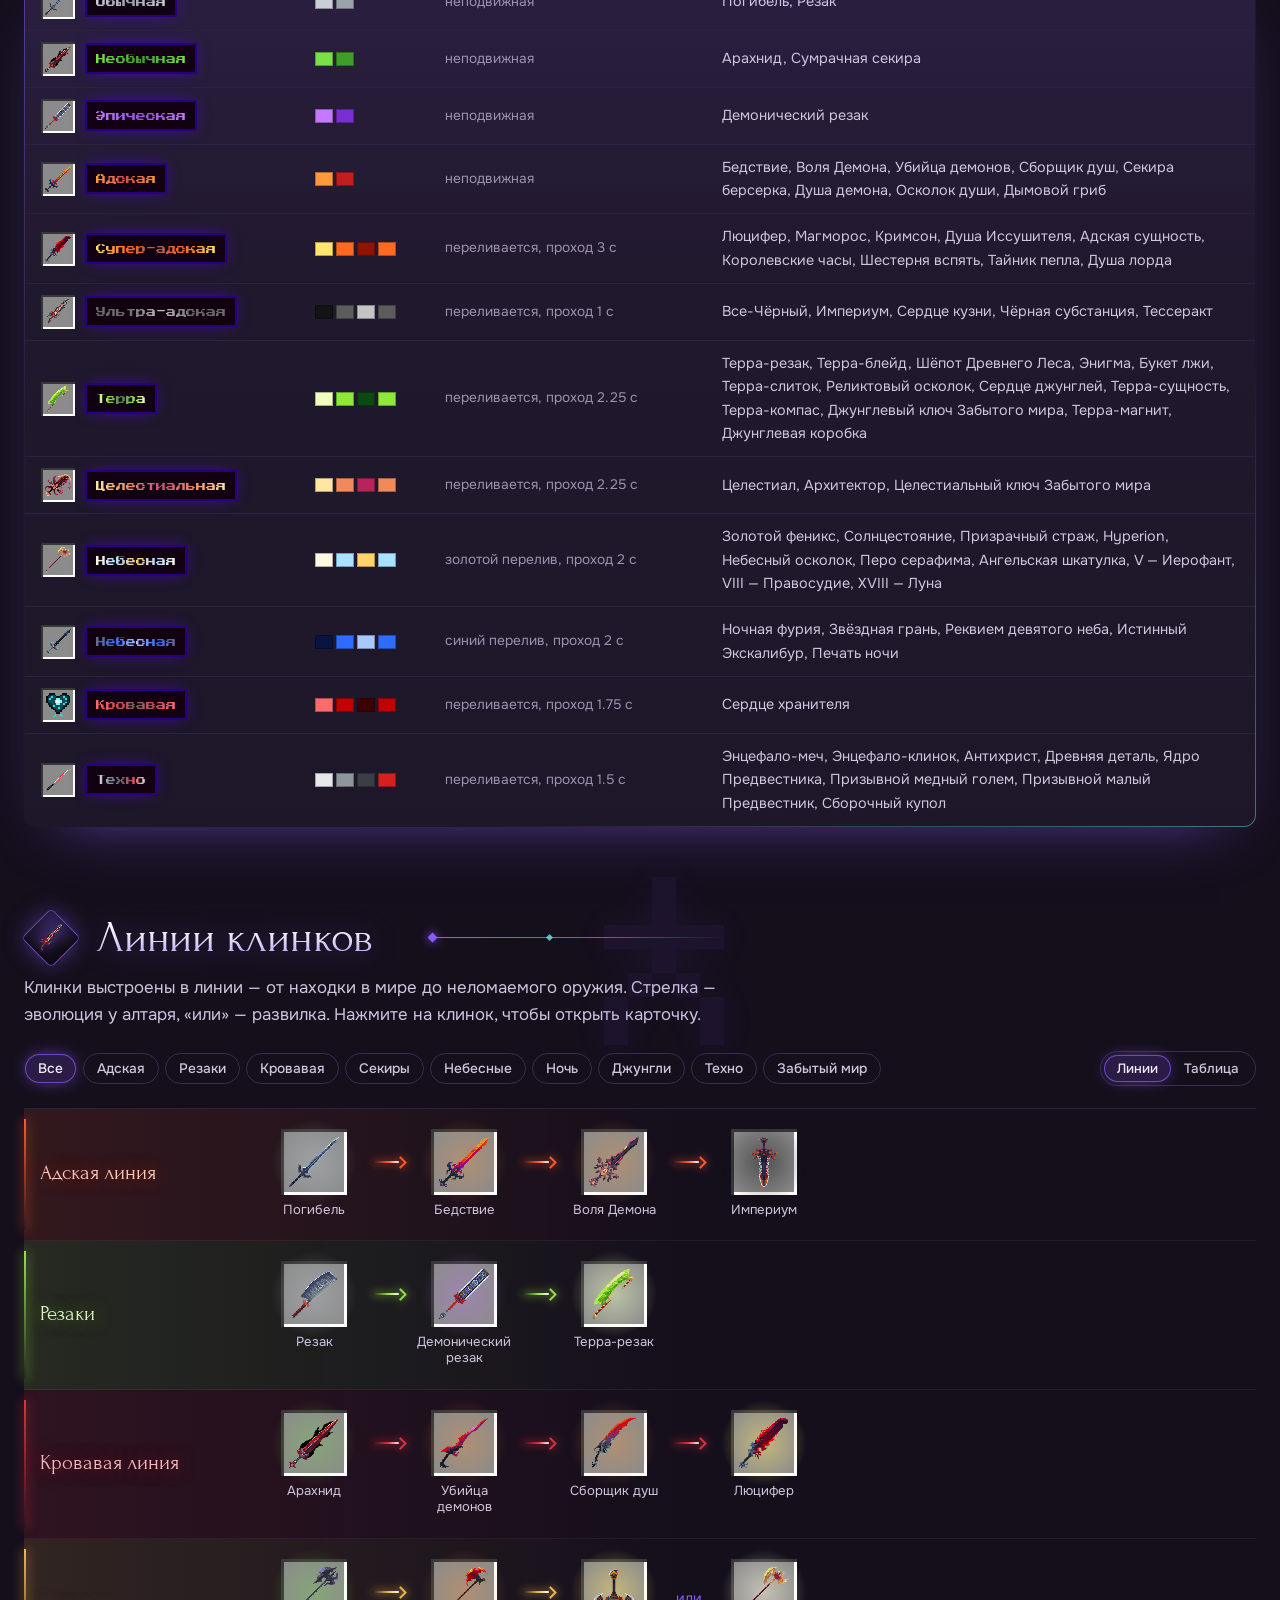
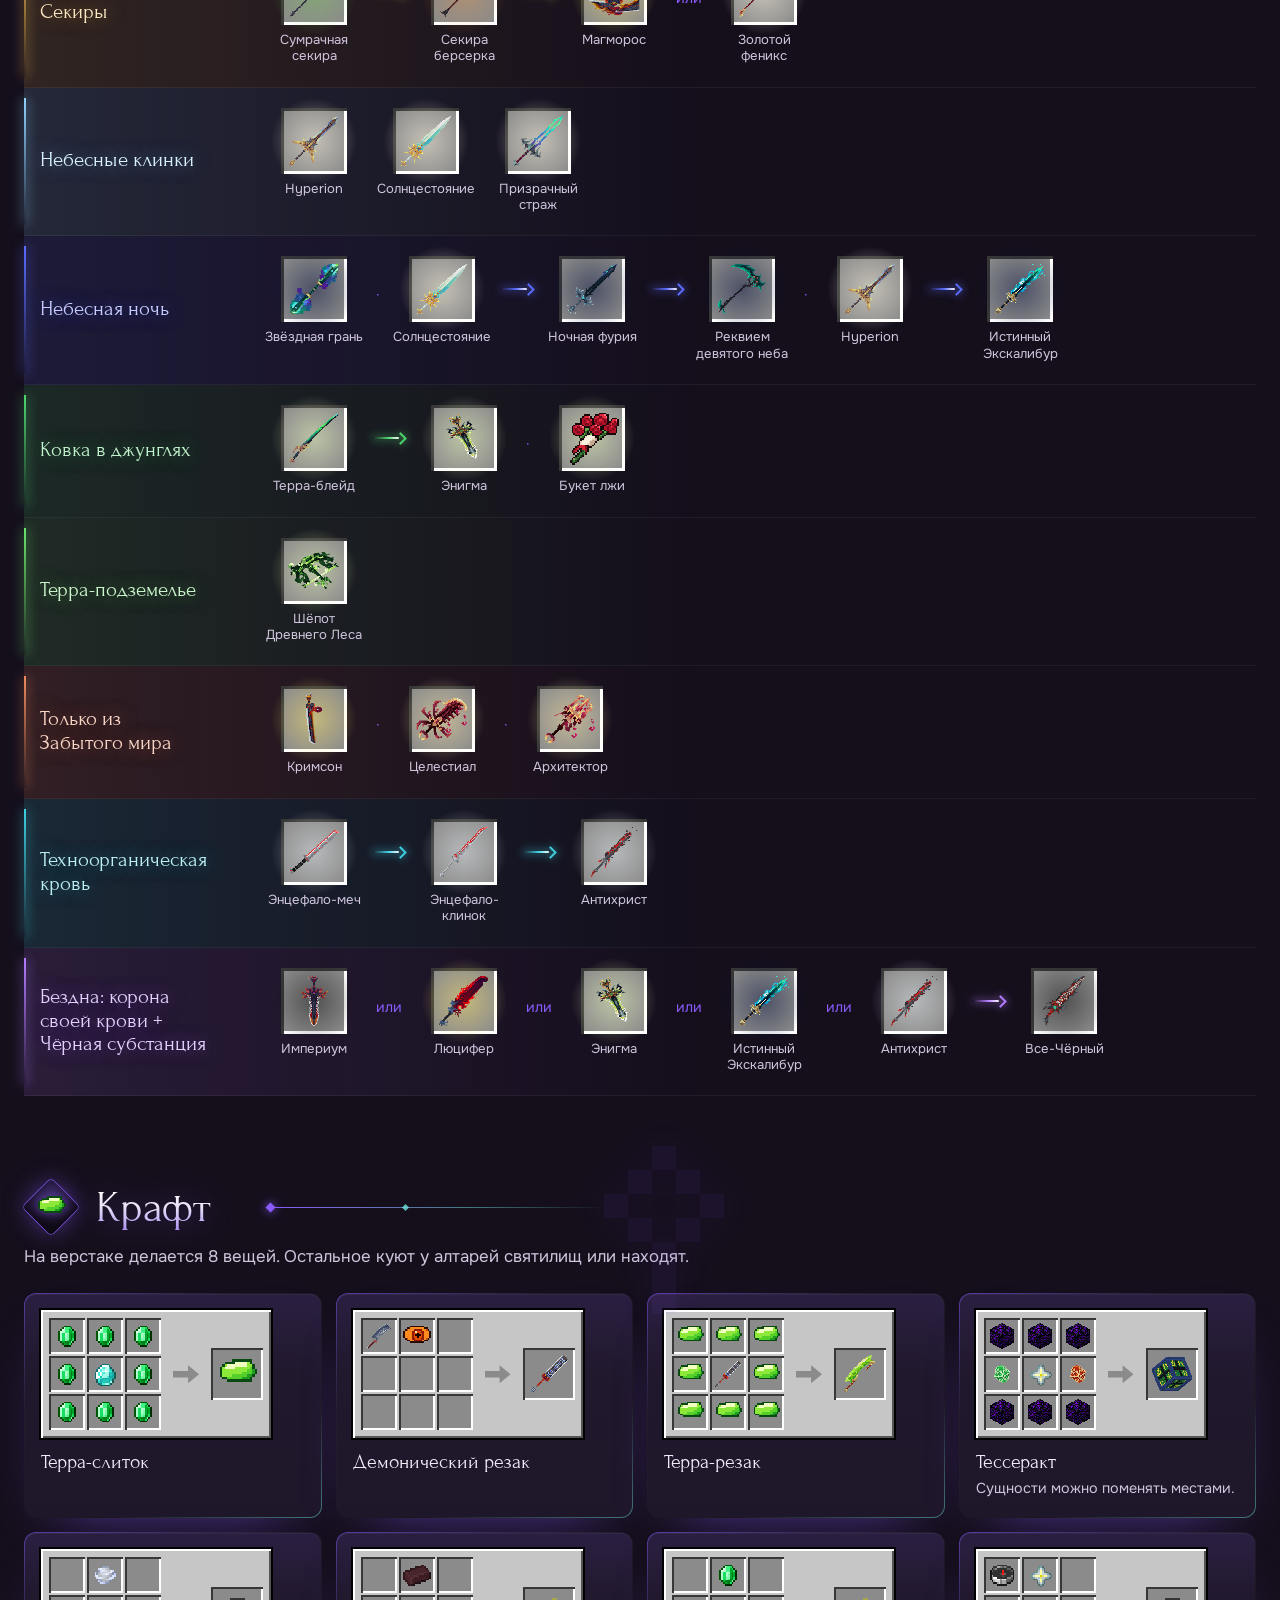
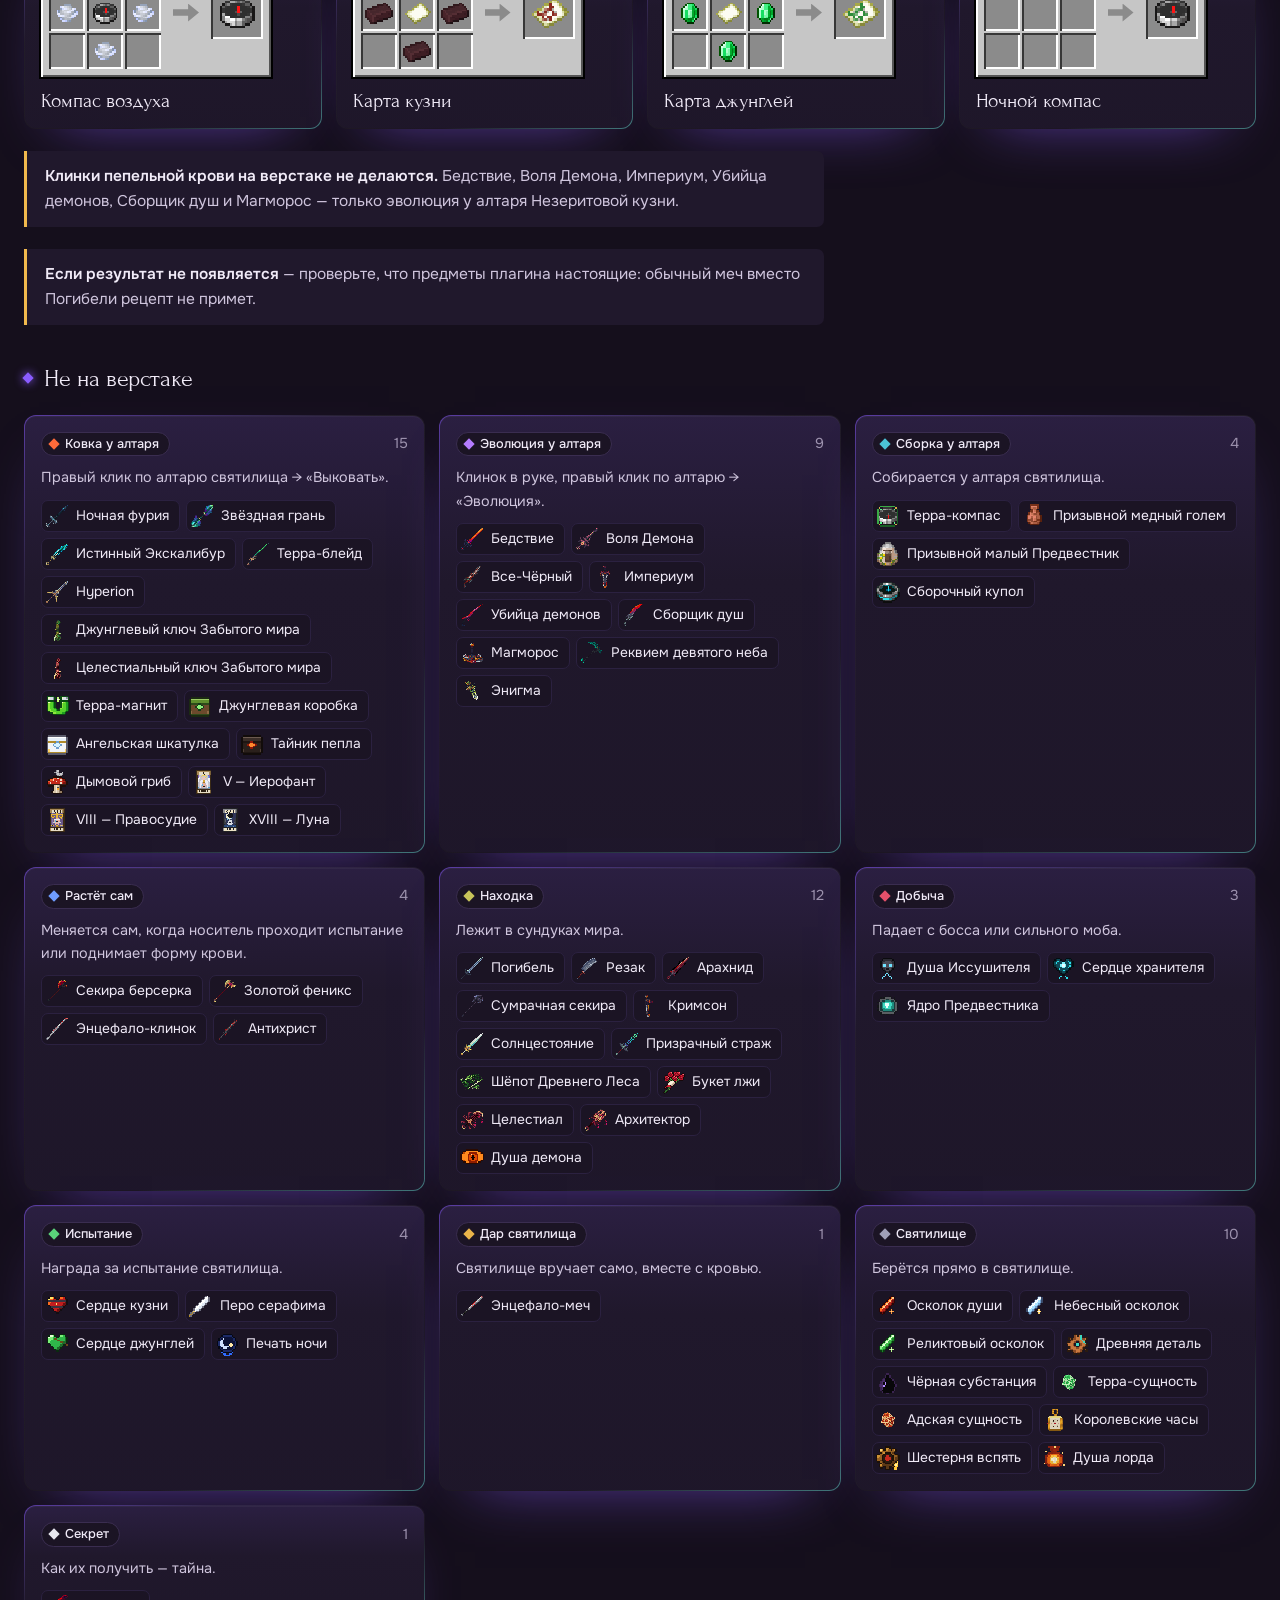
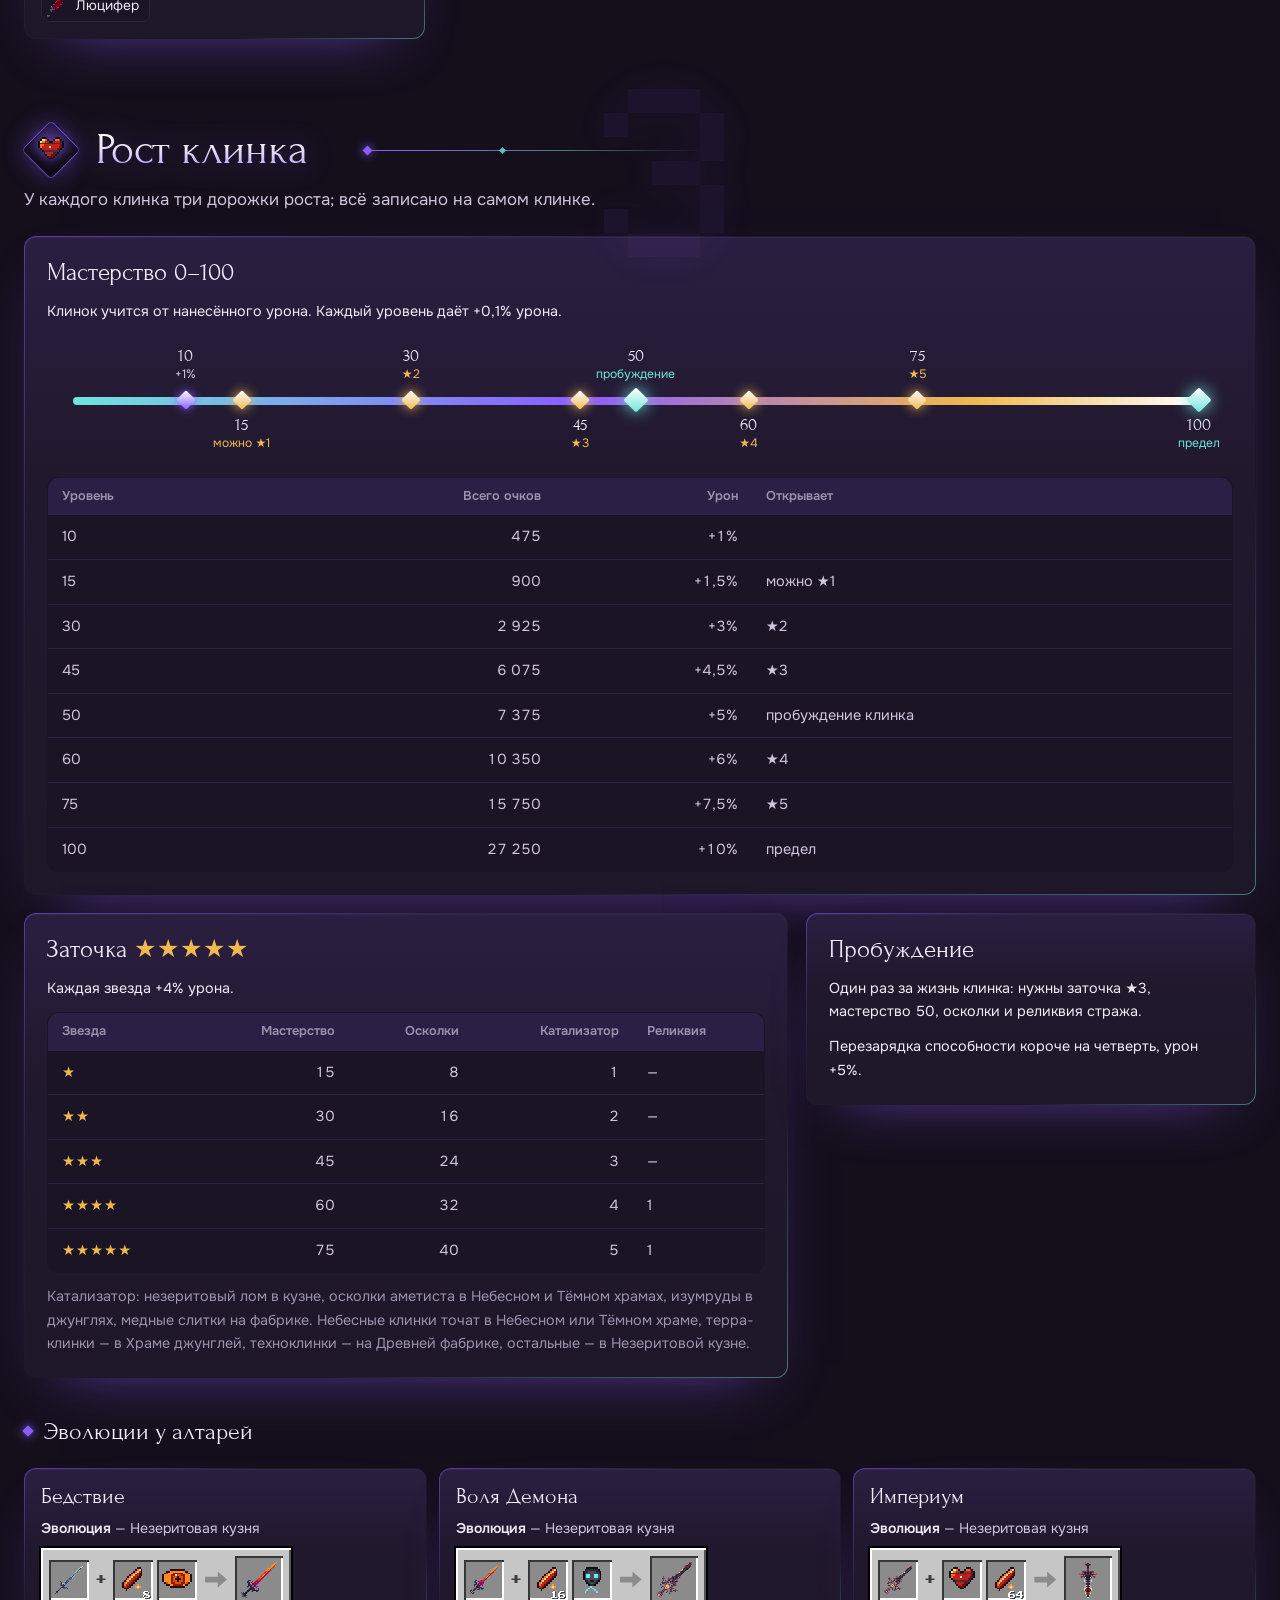
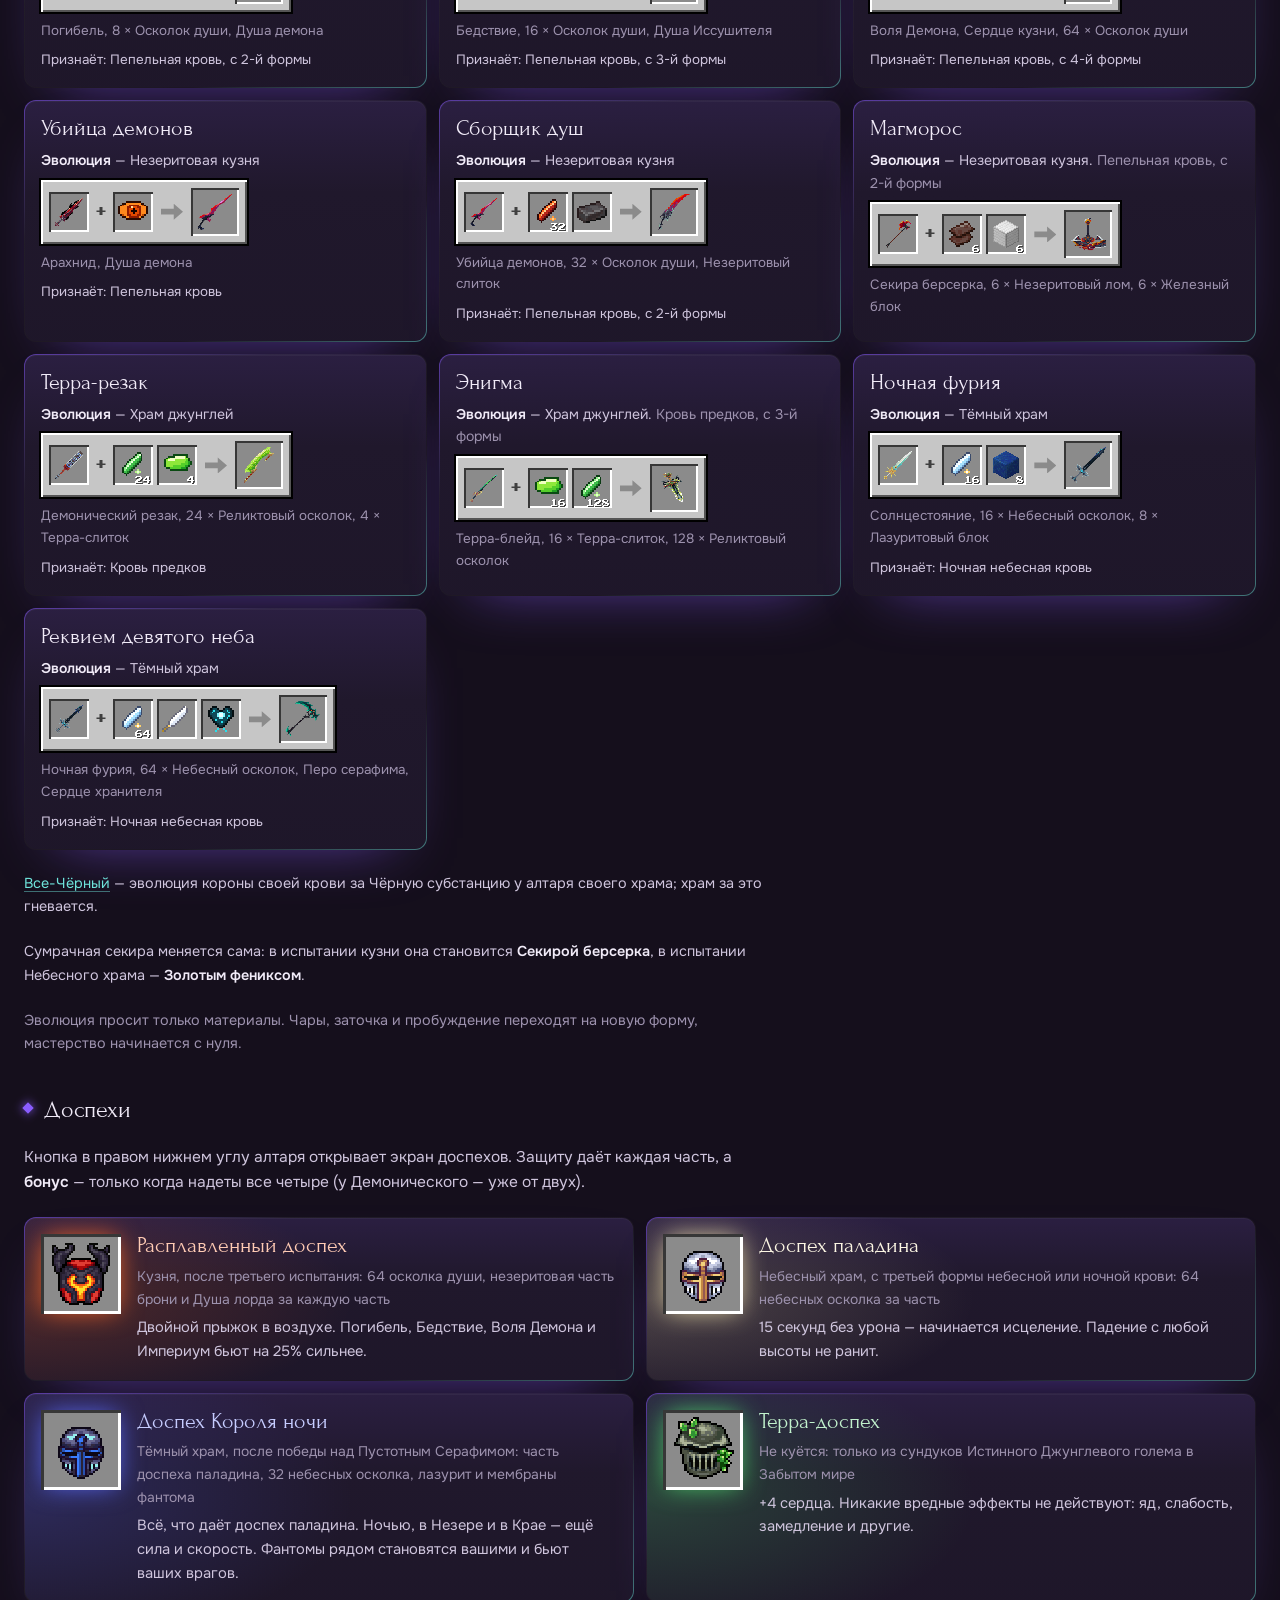
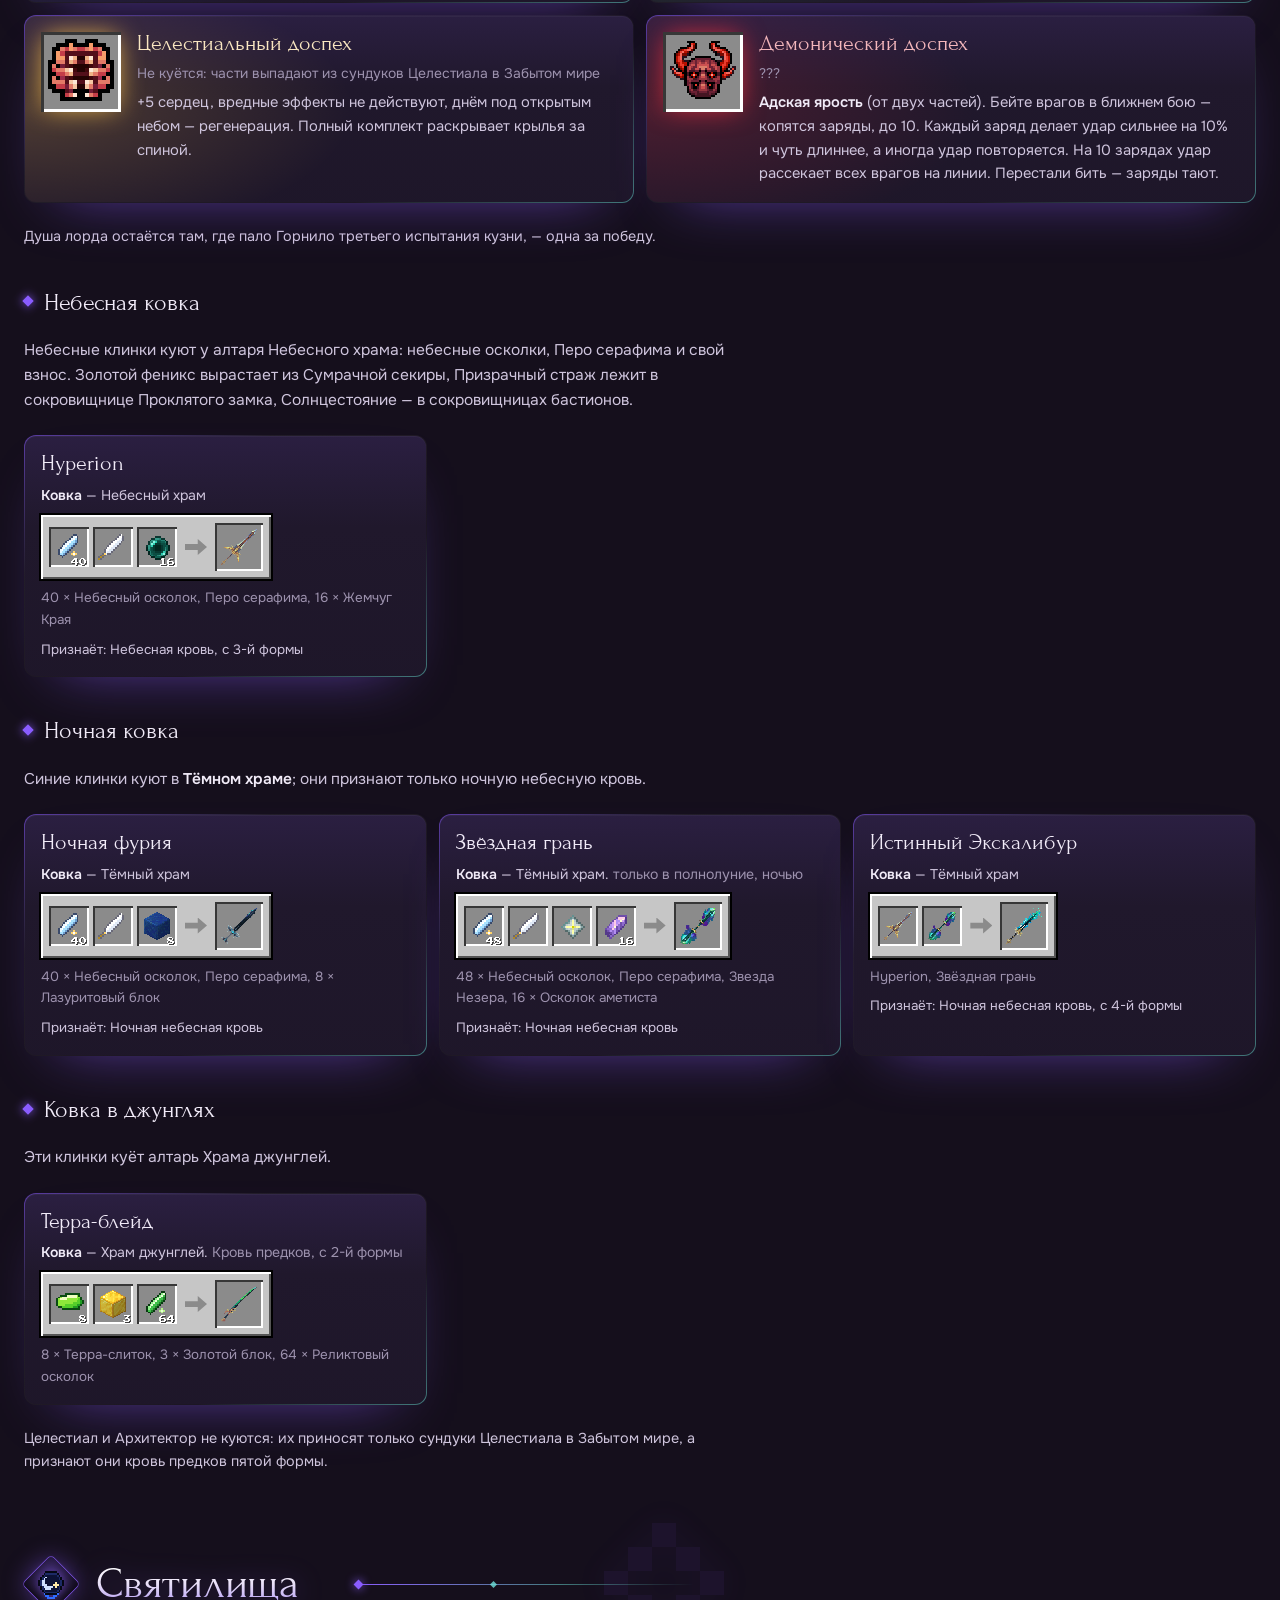
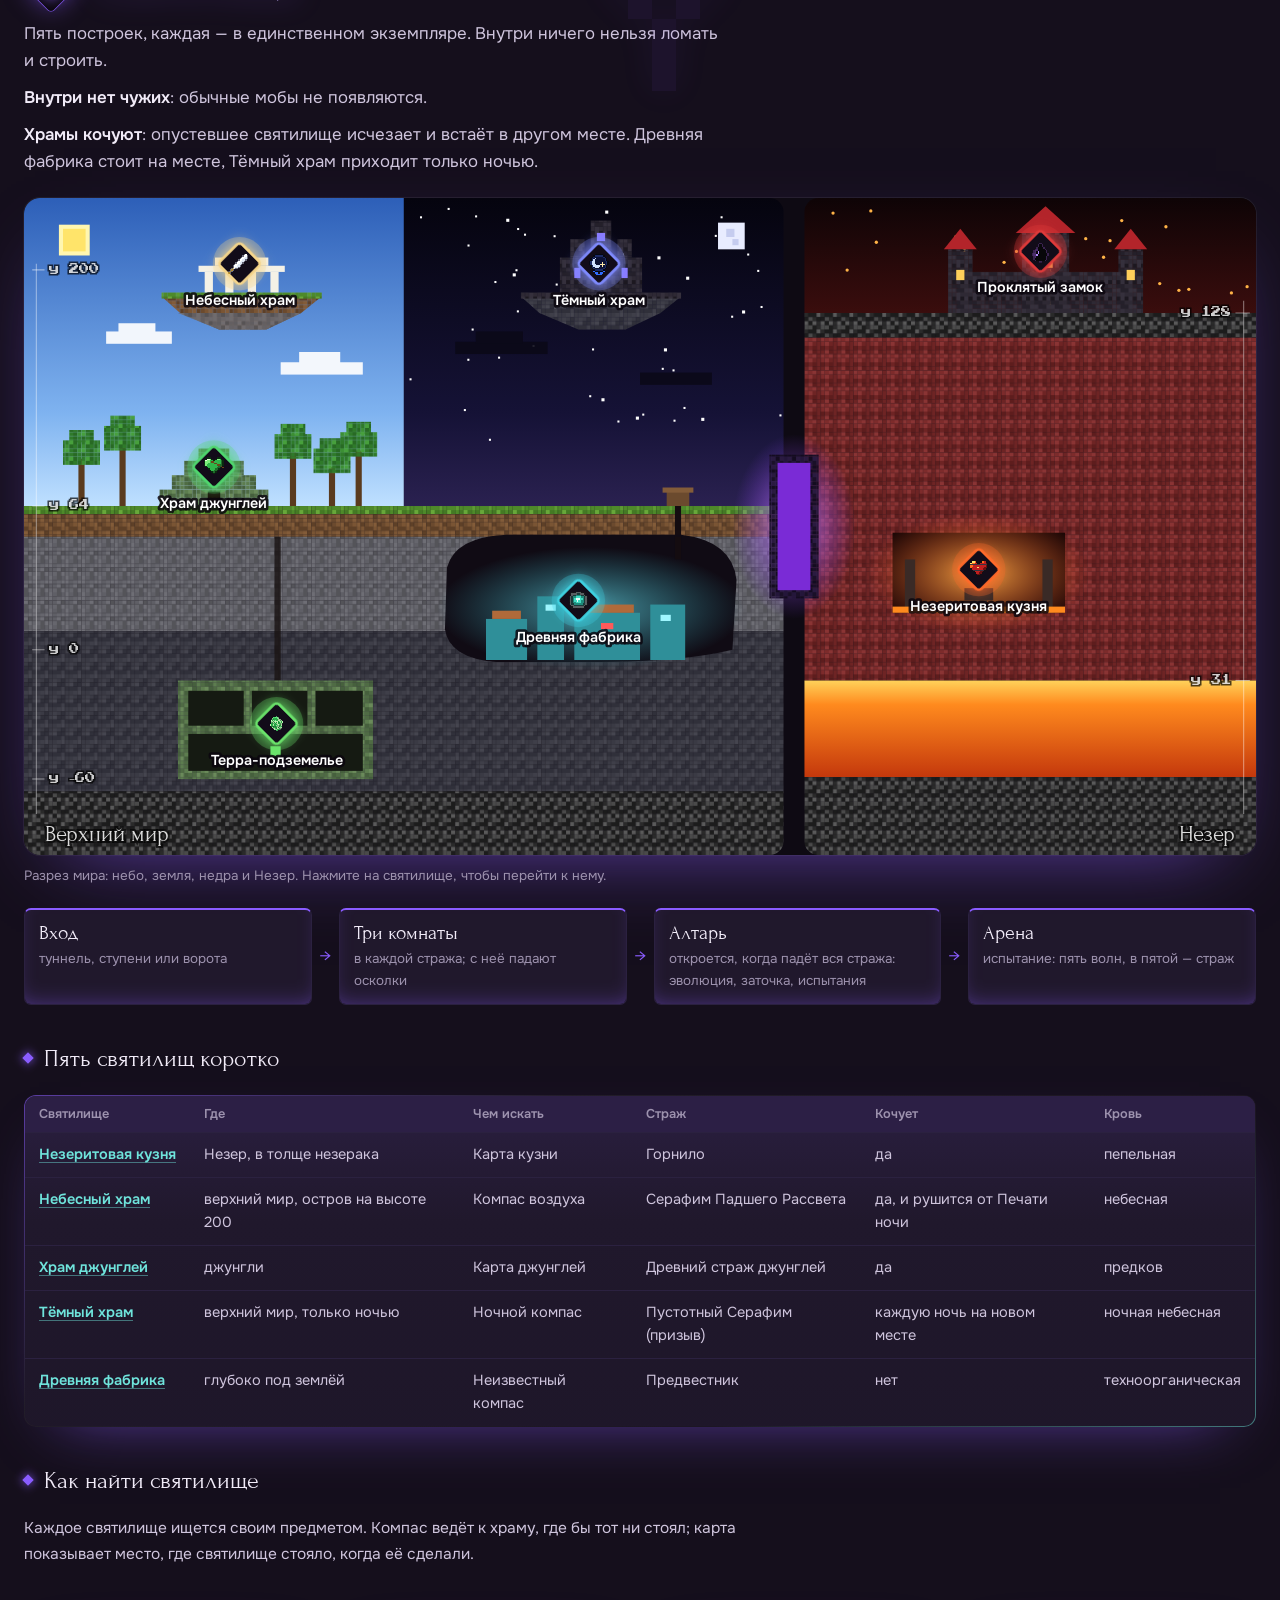
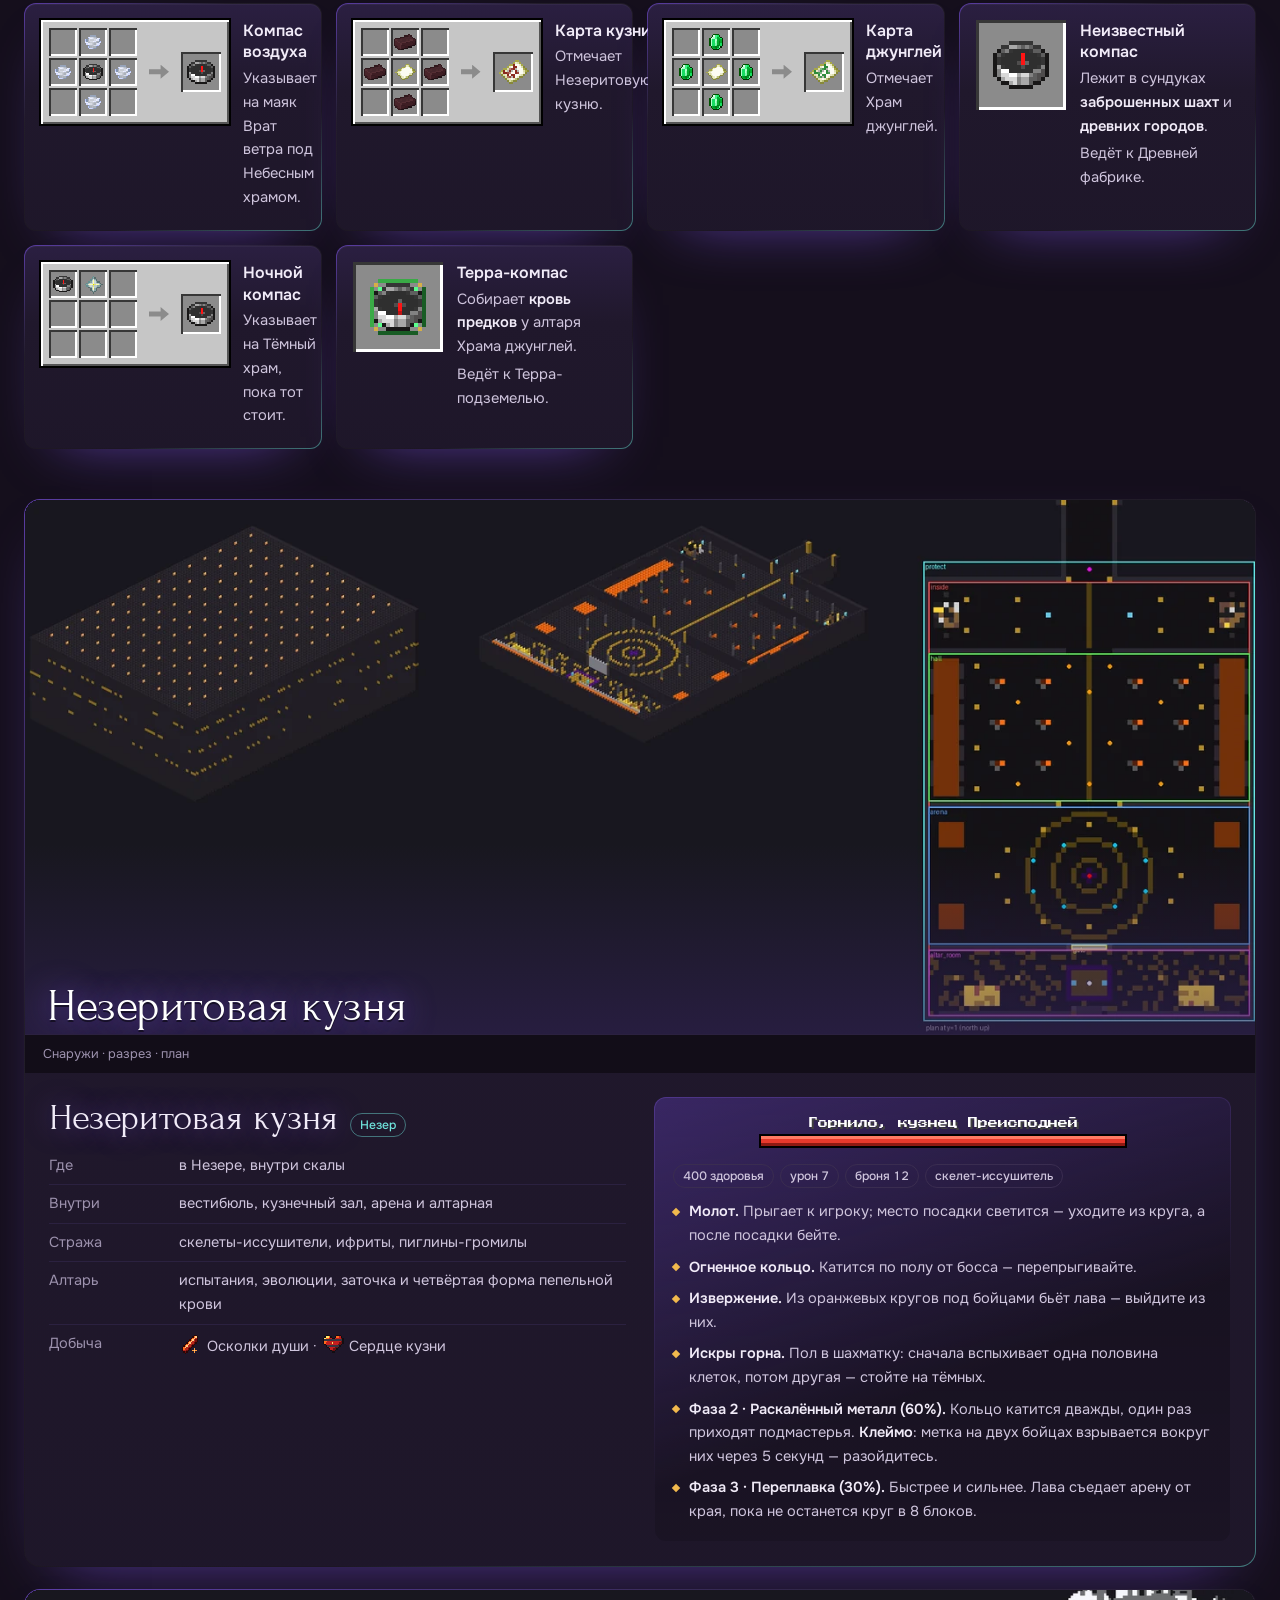
==== commit 480747f2: "Своя страница 404 в стиле вики, структурированные данные для поисковиков Co-Authored-By: Claude Opus" ====
--- a/index.html
+++ b/index.html
@@ -22,6 +22,7 @@
 <meta property="og:image:alt" content="Кодекс VirusSwords — вики плагина о клинках, крови и святилищах">
 <meta name="twitter:card" content="summary_large_image">
 <meta name="twitter:image" content="https://virus-momentx.github.io/wiki-virus-swords/assets/social.png">
+<script type="application/ld+json">{"@context":"https://schema.org","@type":"WebSite","name":"Кодекс VirusSwords","alternateName":"VirusSwords Wiki","url":"https://virus-momentx.github.io/wiki-virus-swords/","inLanguage":"ru","description":"Энциклопедия плагина VirusSwords для Paper 1.21.11: клинки, кровь, святилища, боссы, испытания и достижения."}</script>
 <link rel="canonical" href="https://virus-momentx.github.io/wiki-virus-swords/">
 <meta name="twitter:title" content="Кодекс VirusSwords">
 <meta name="twitter:description" content="Каталог клинков с 3D-моделями, линии крови, святилища, боссы и испытания плагина VirusSwords.">
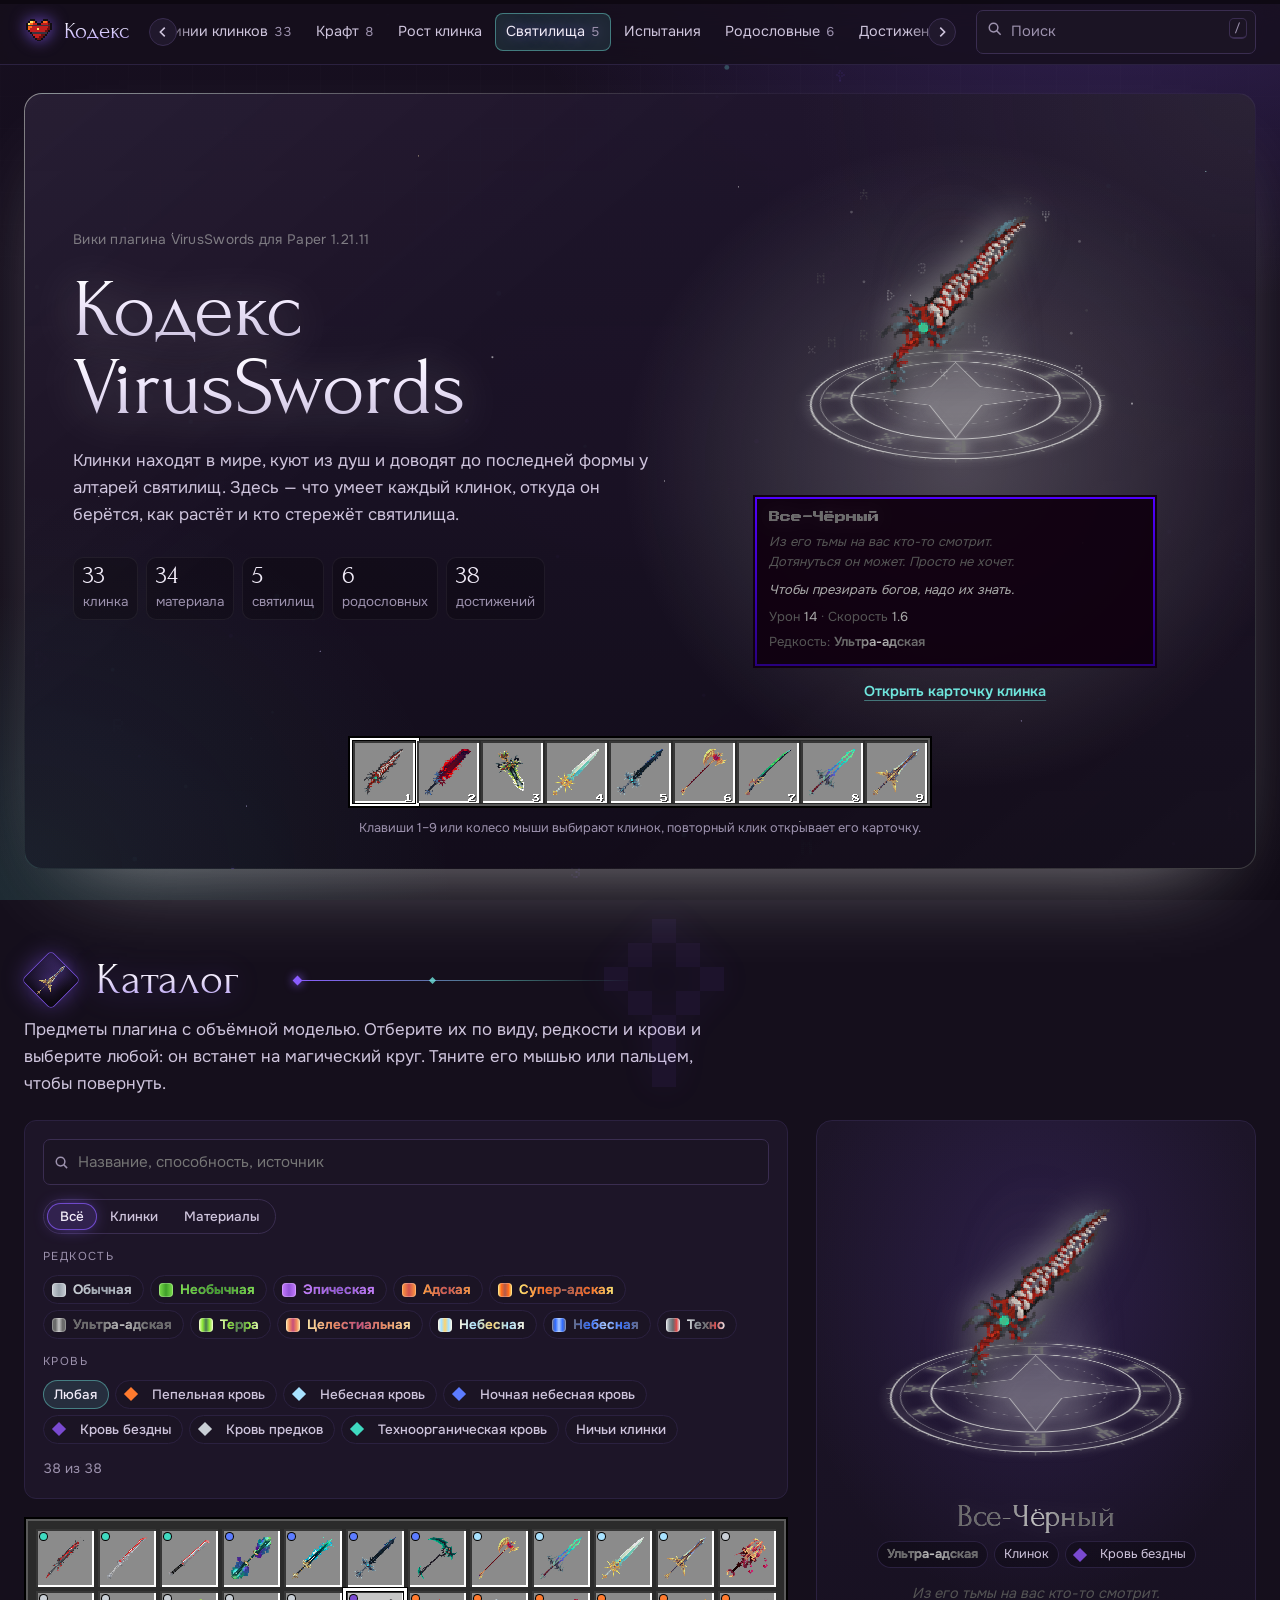
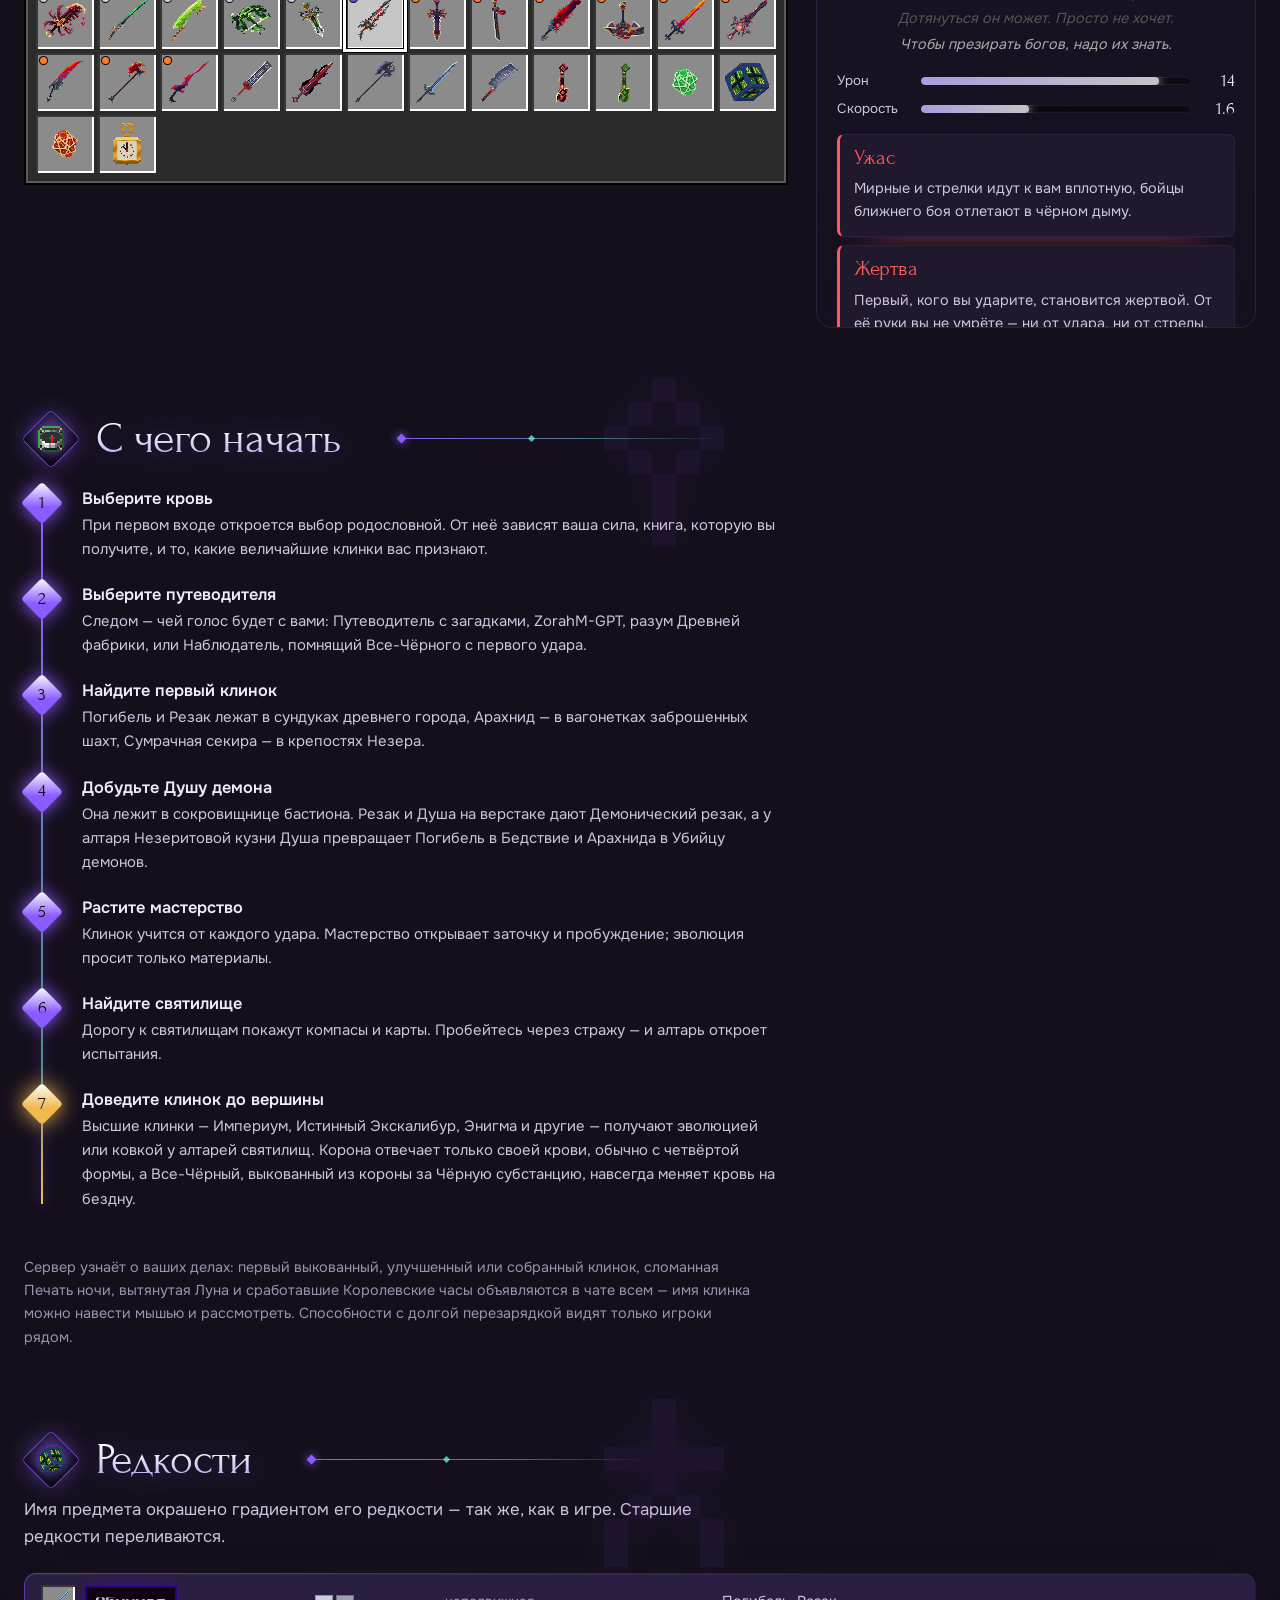
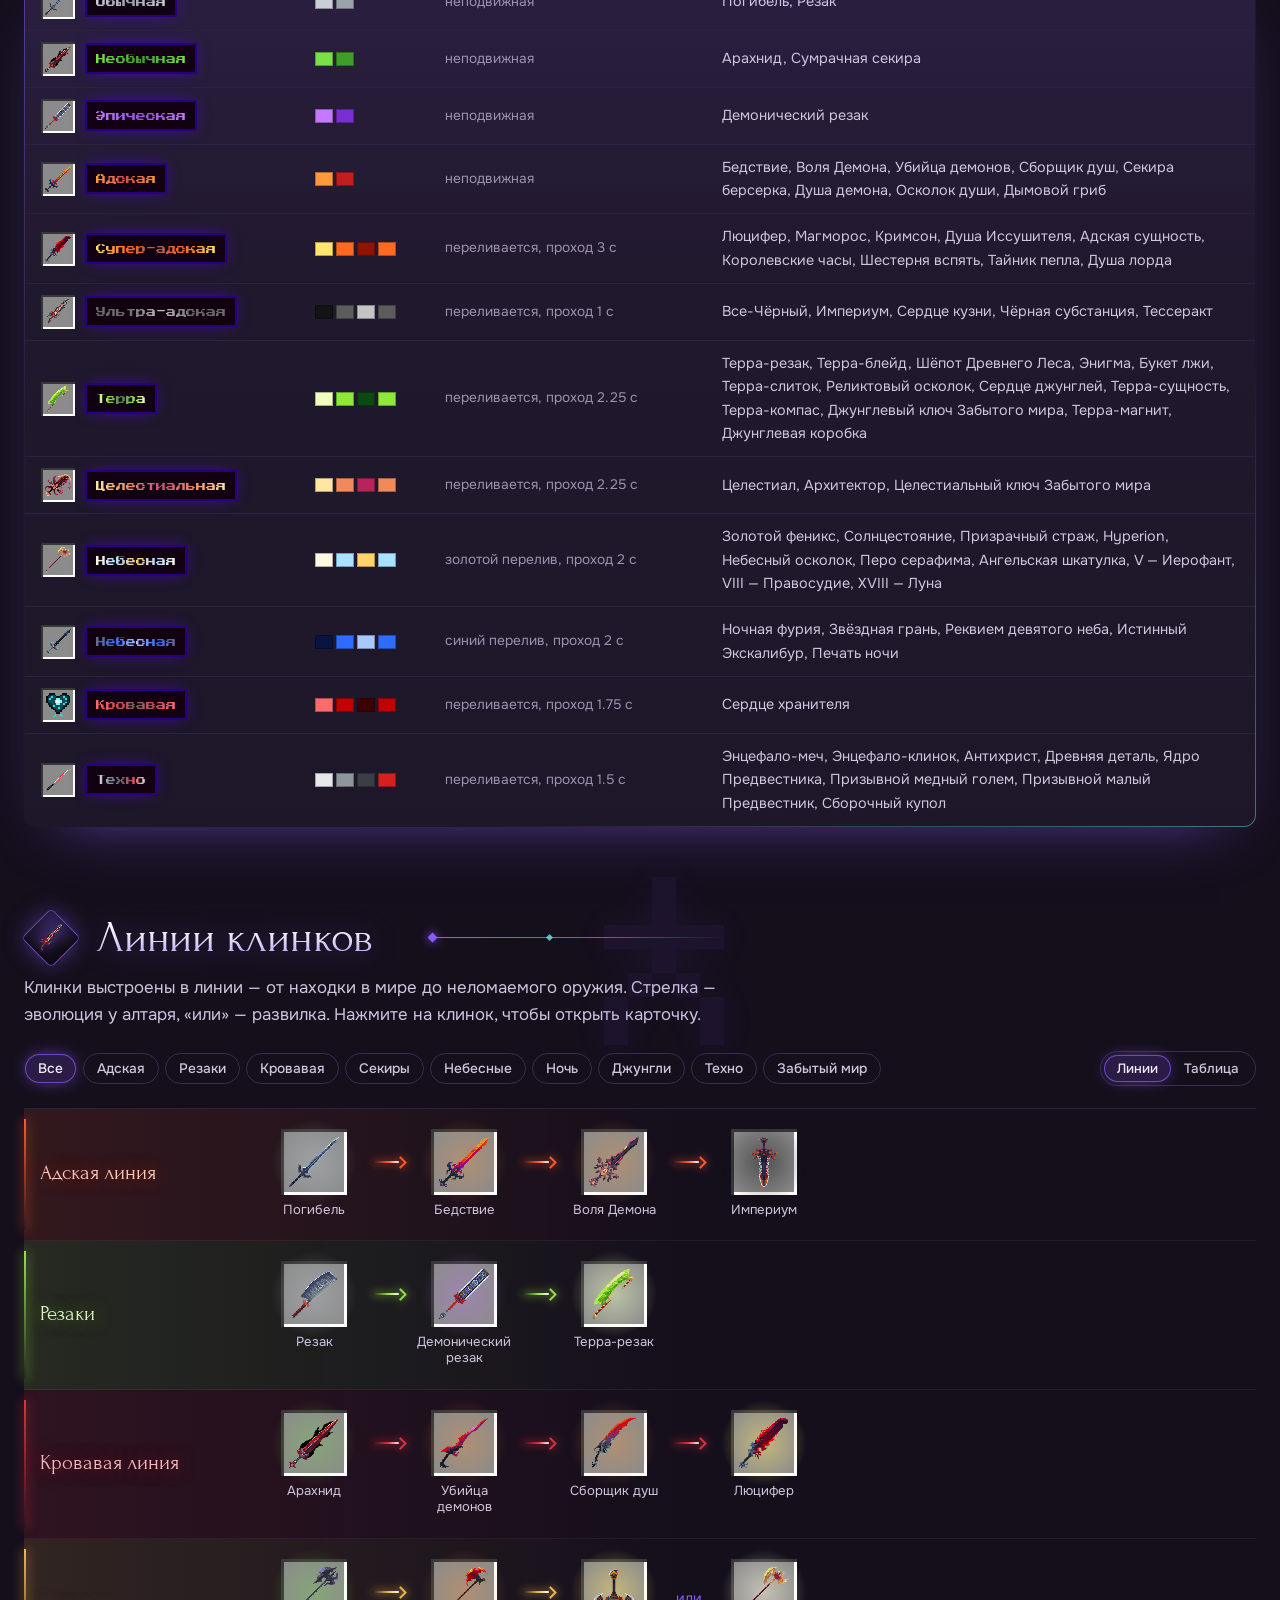
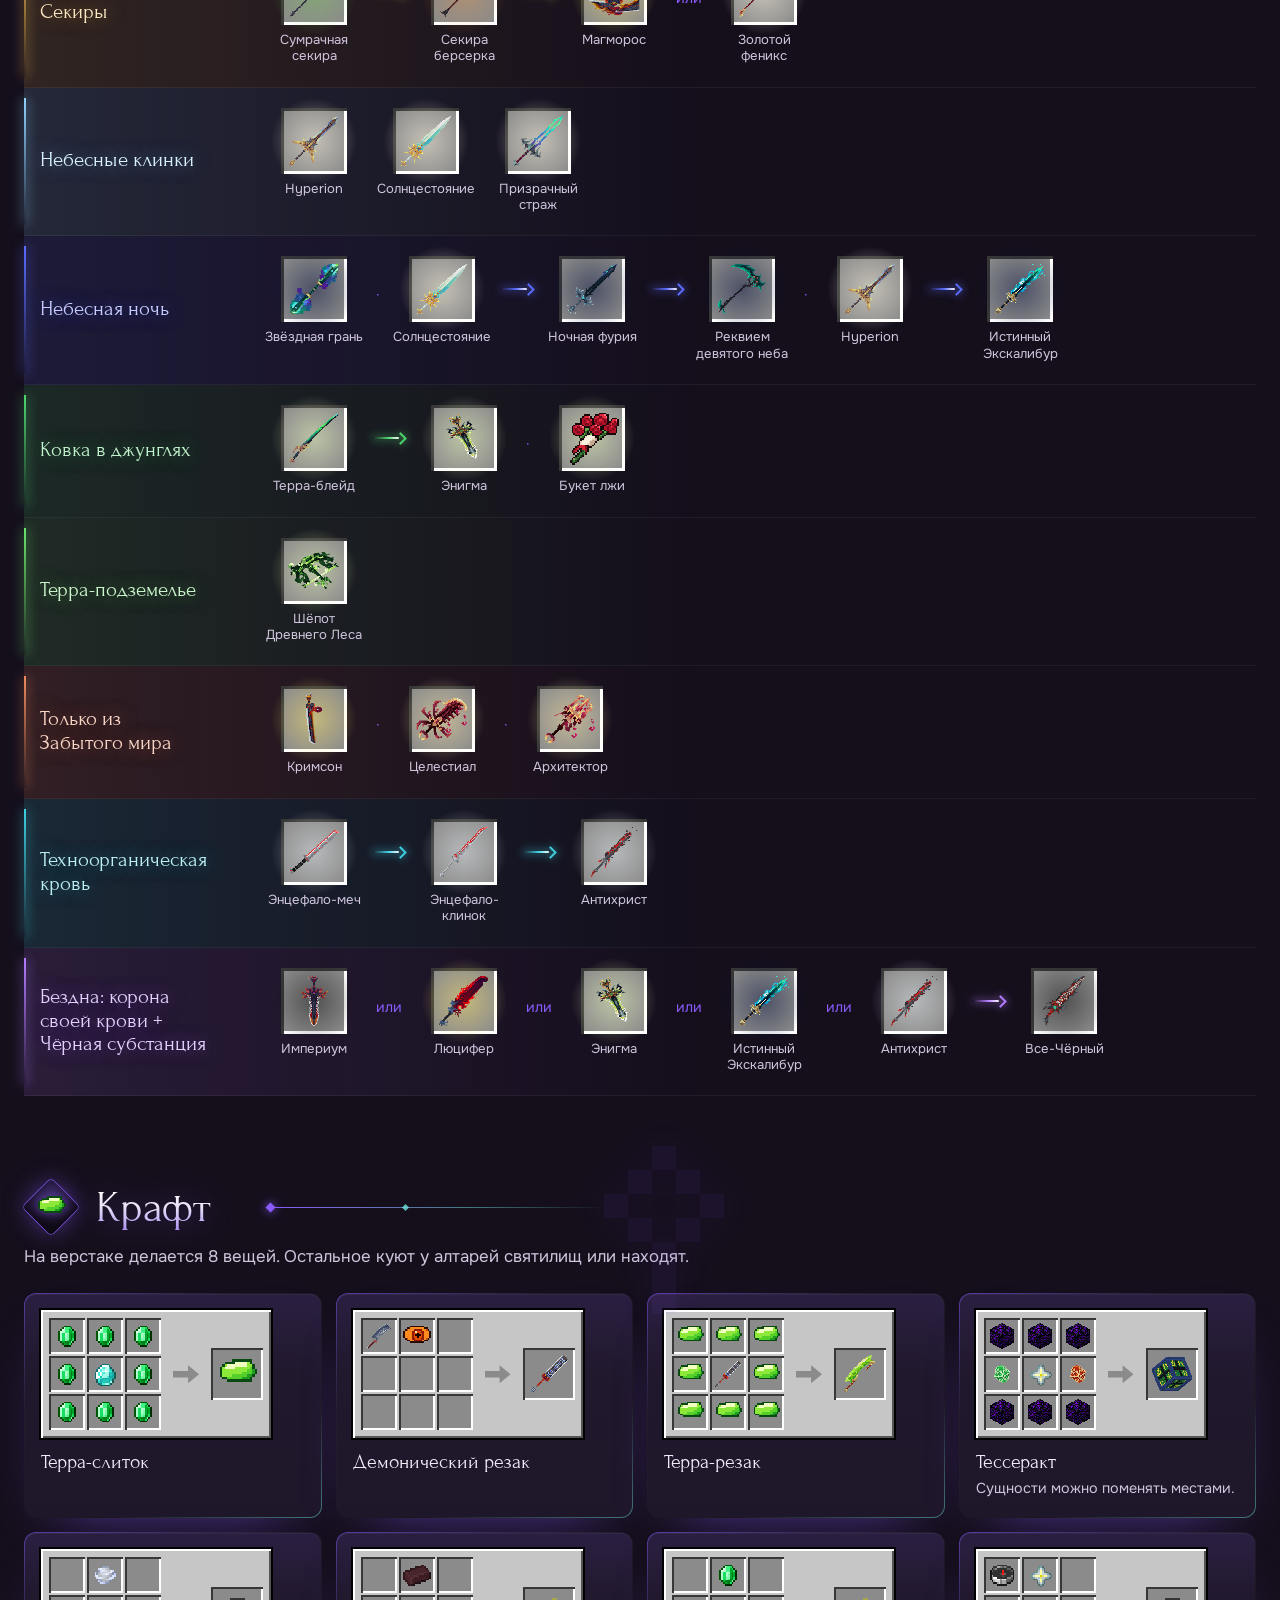
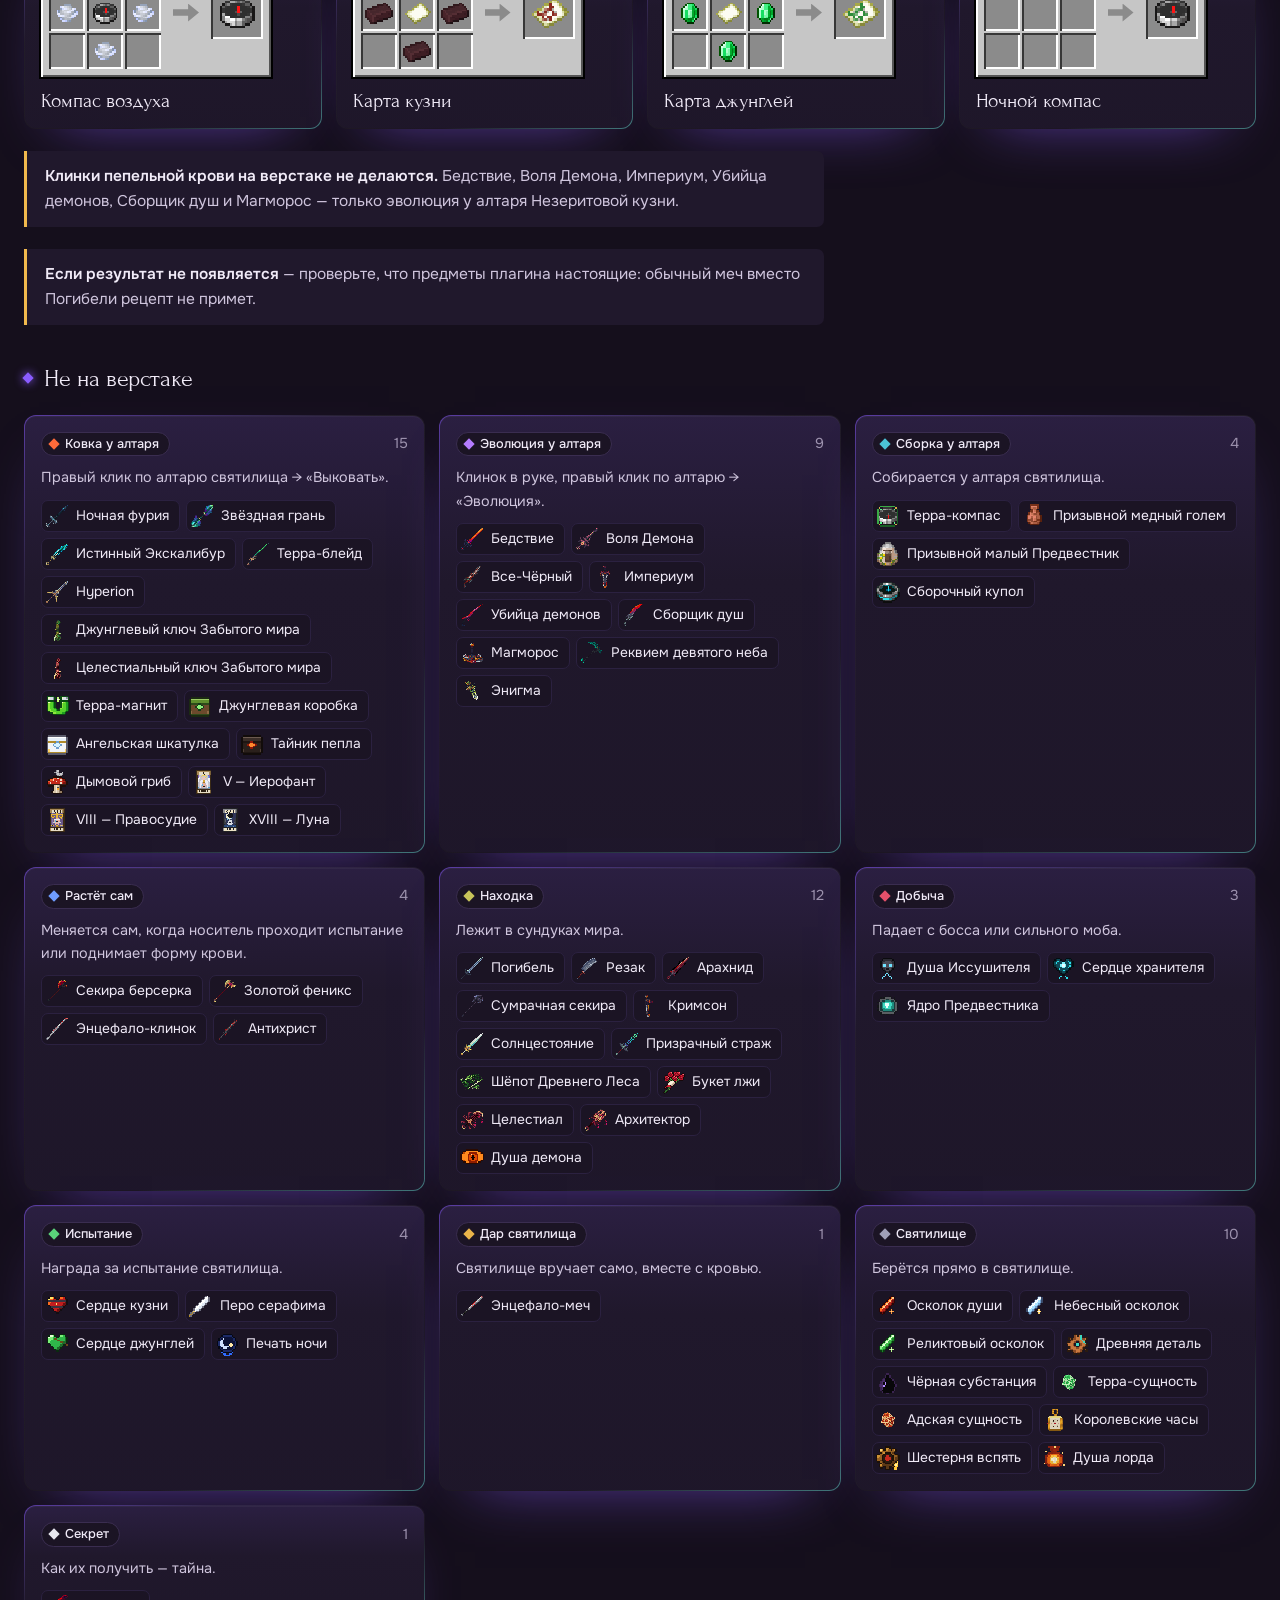
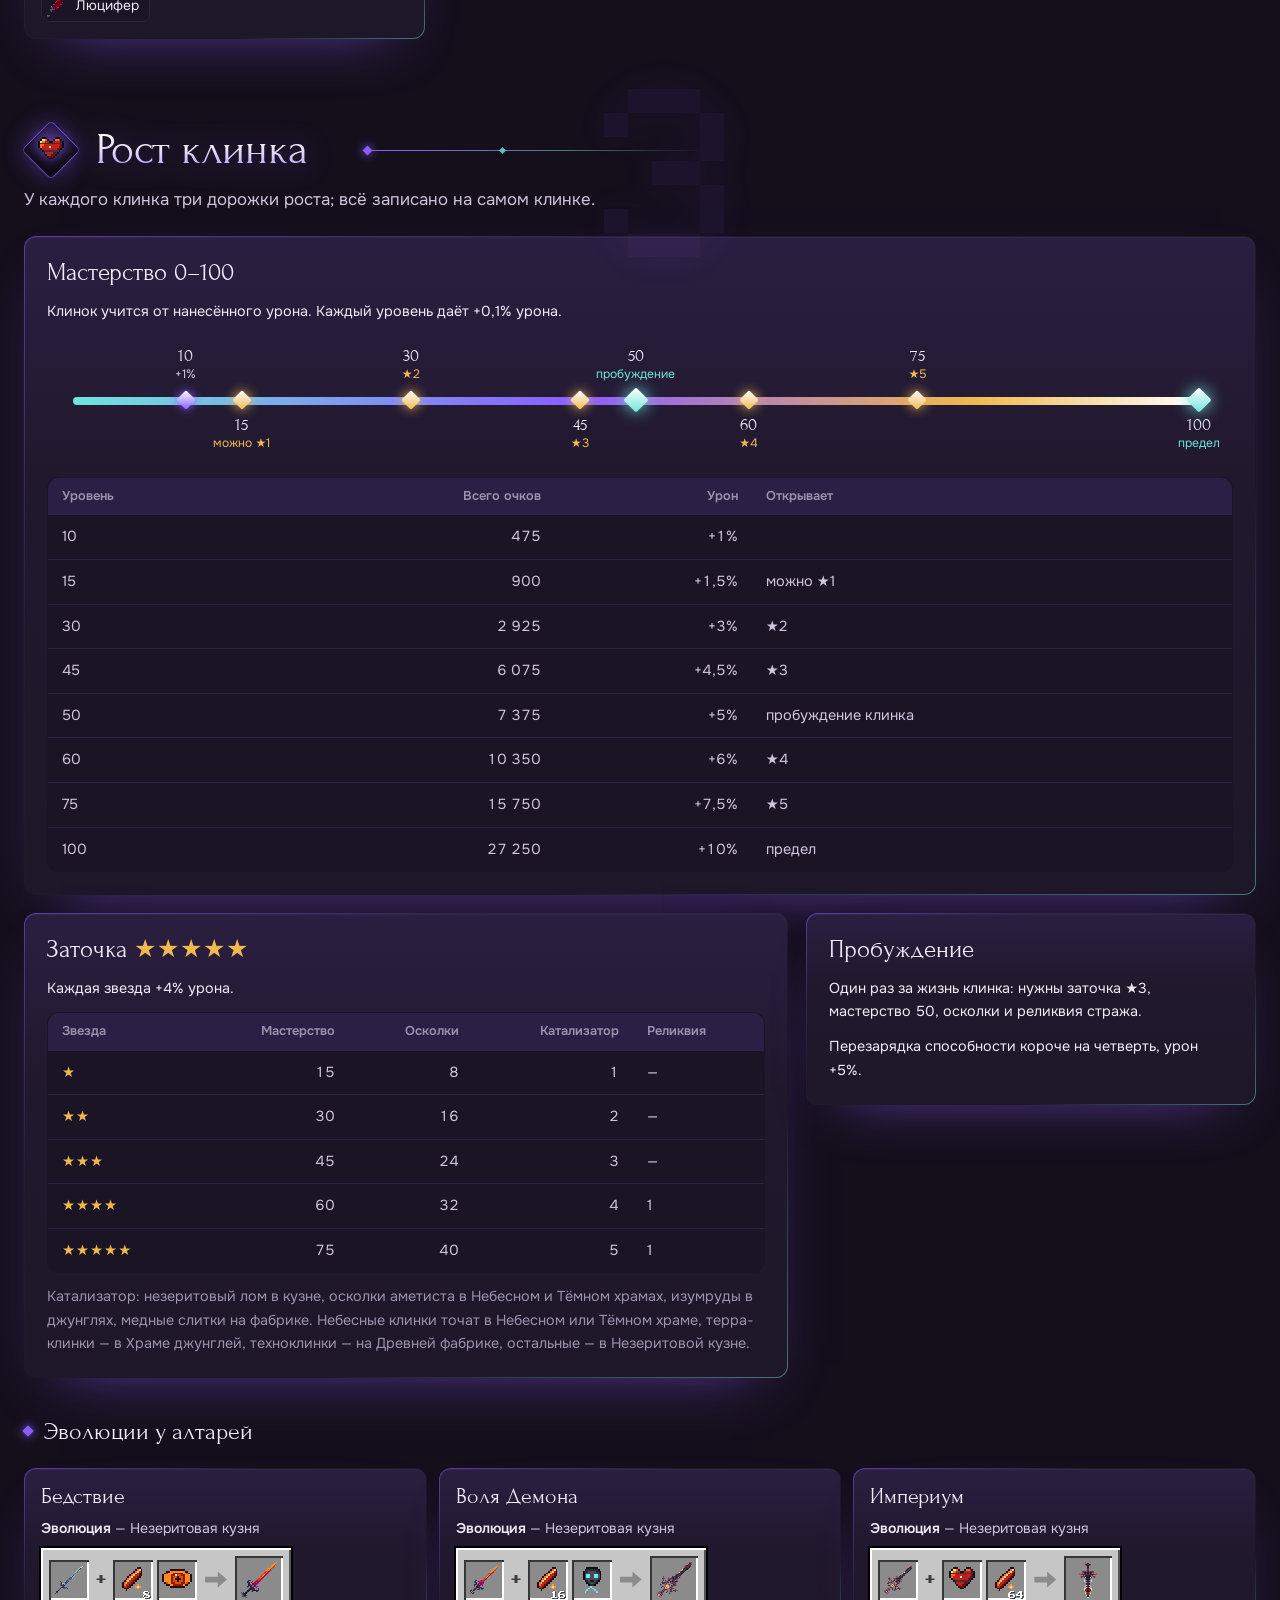
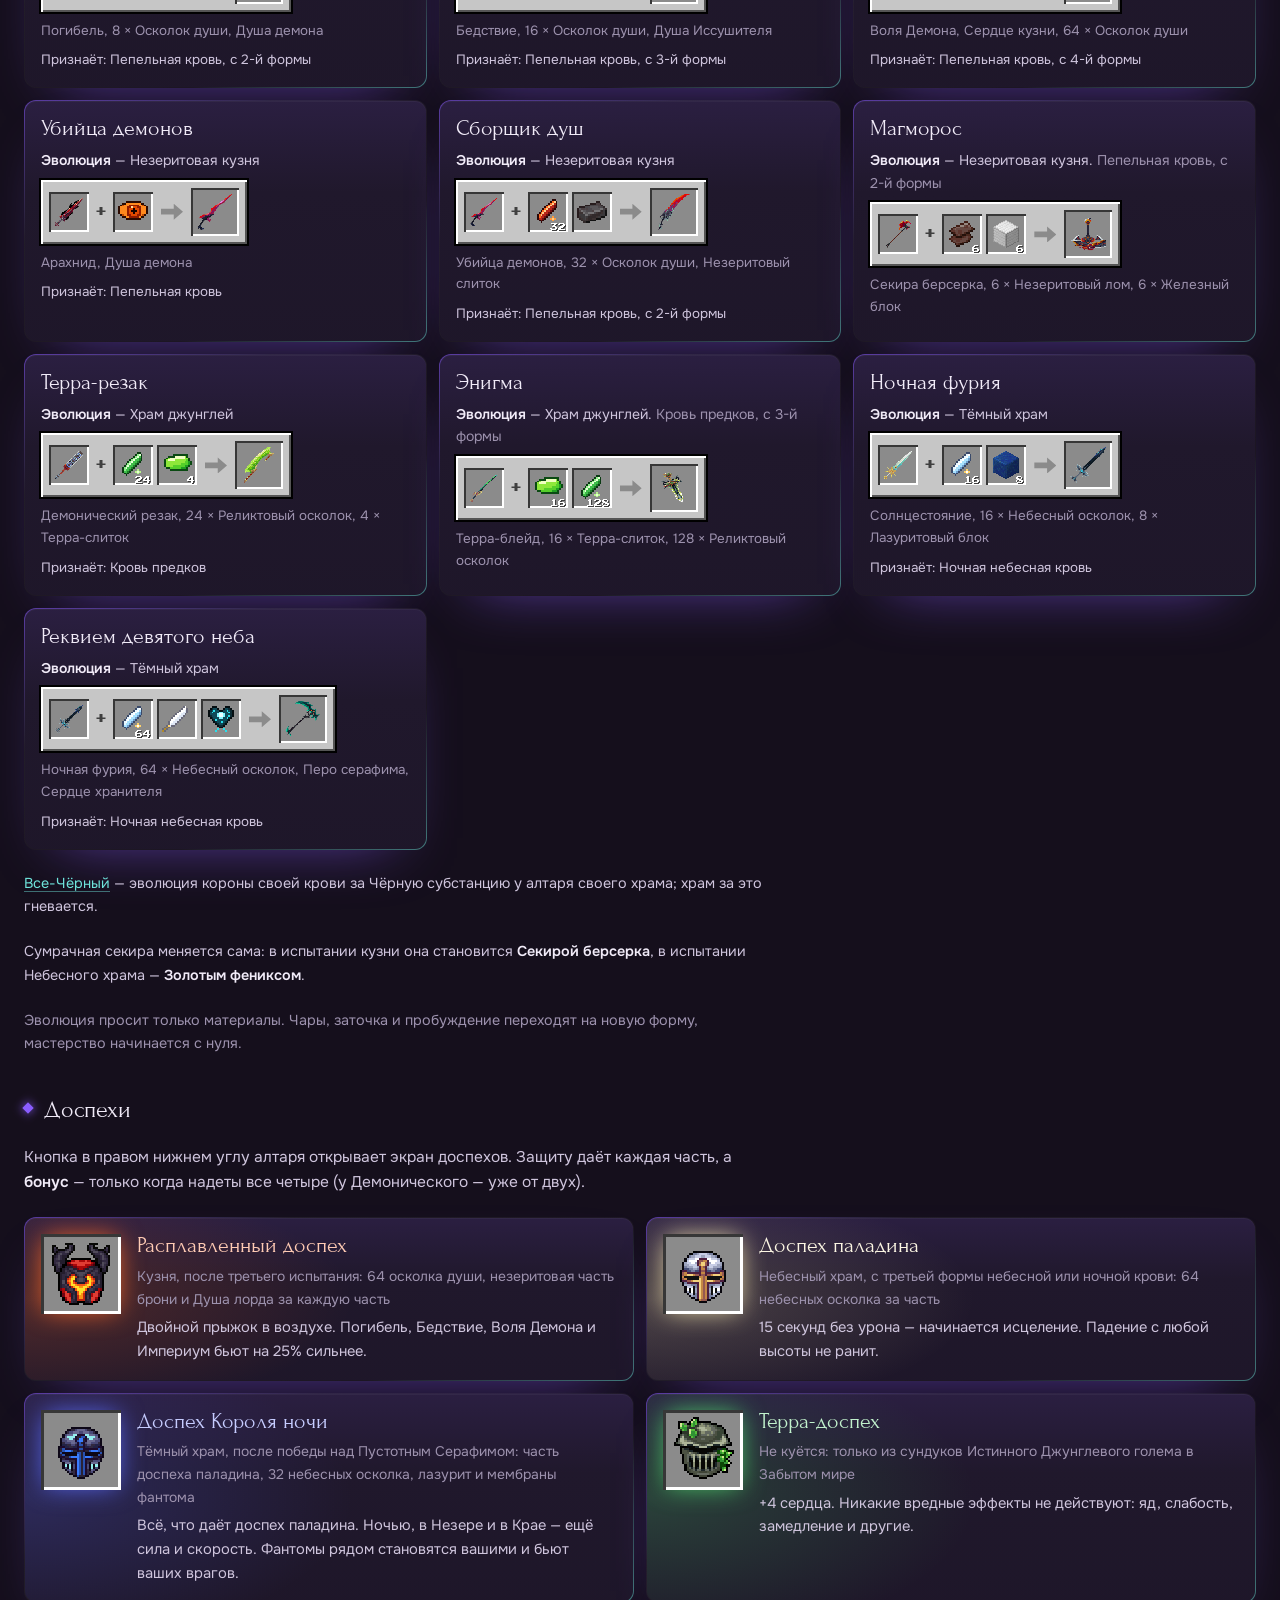
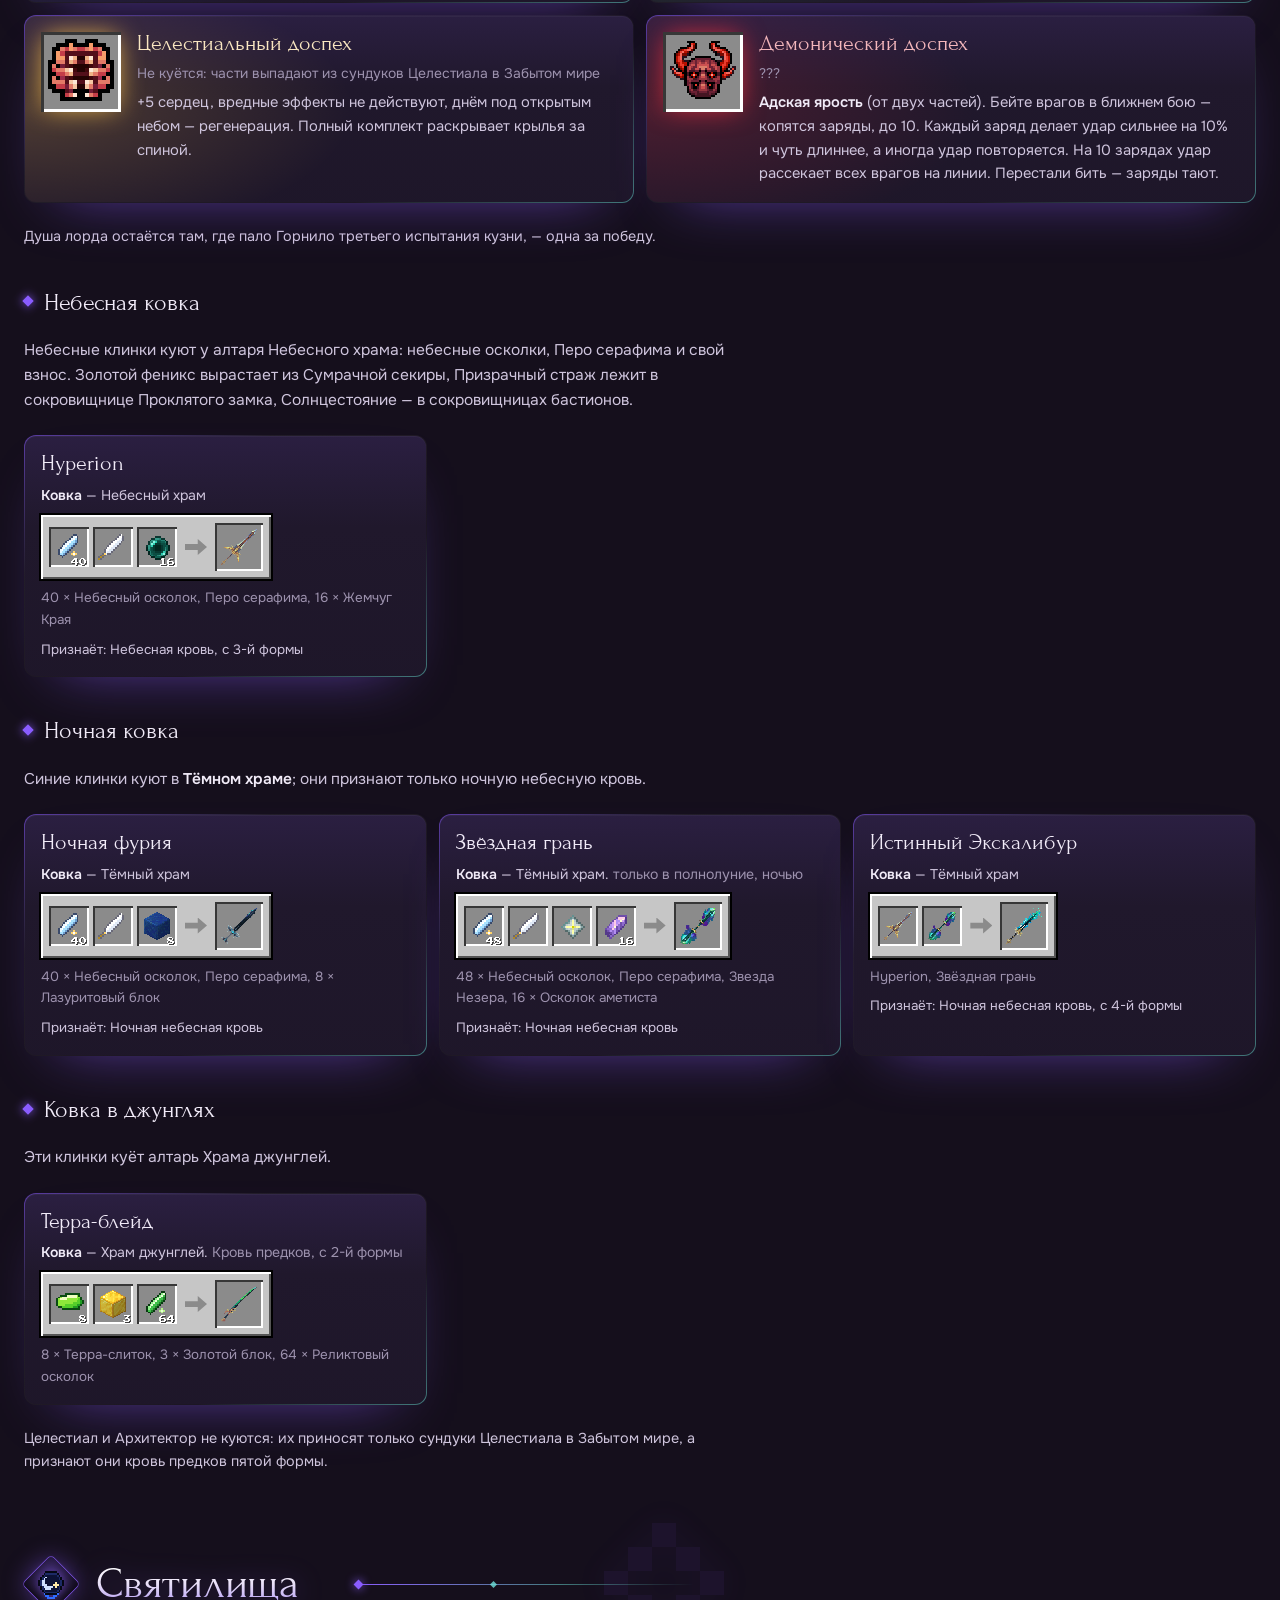
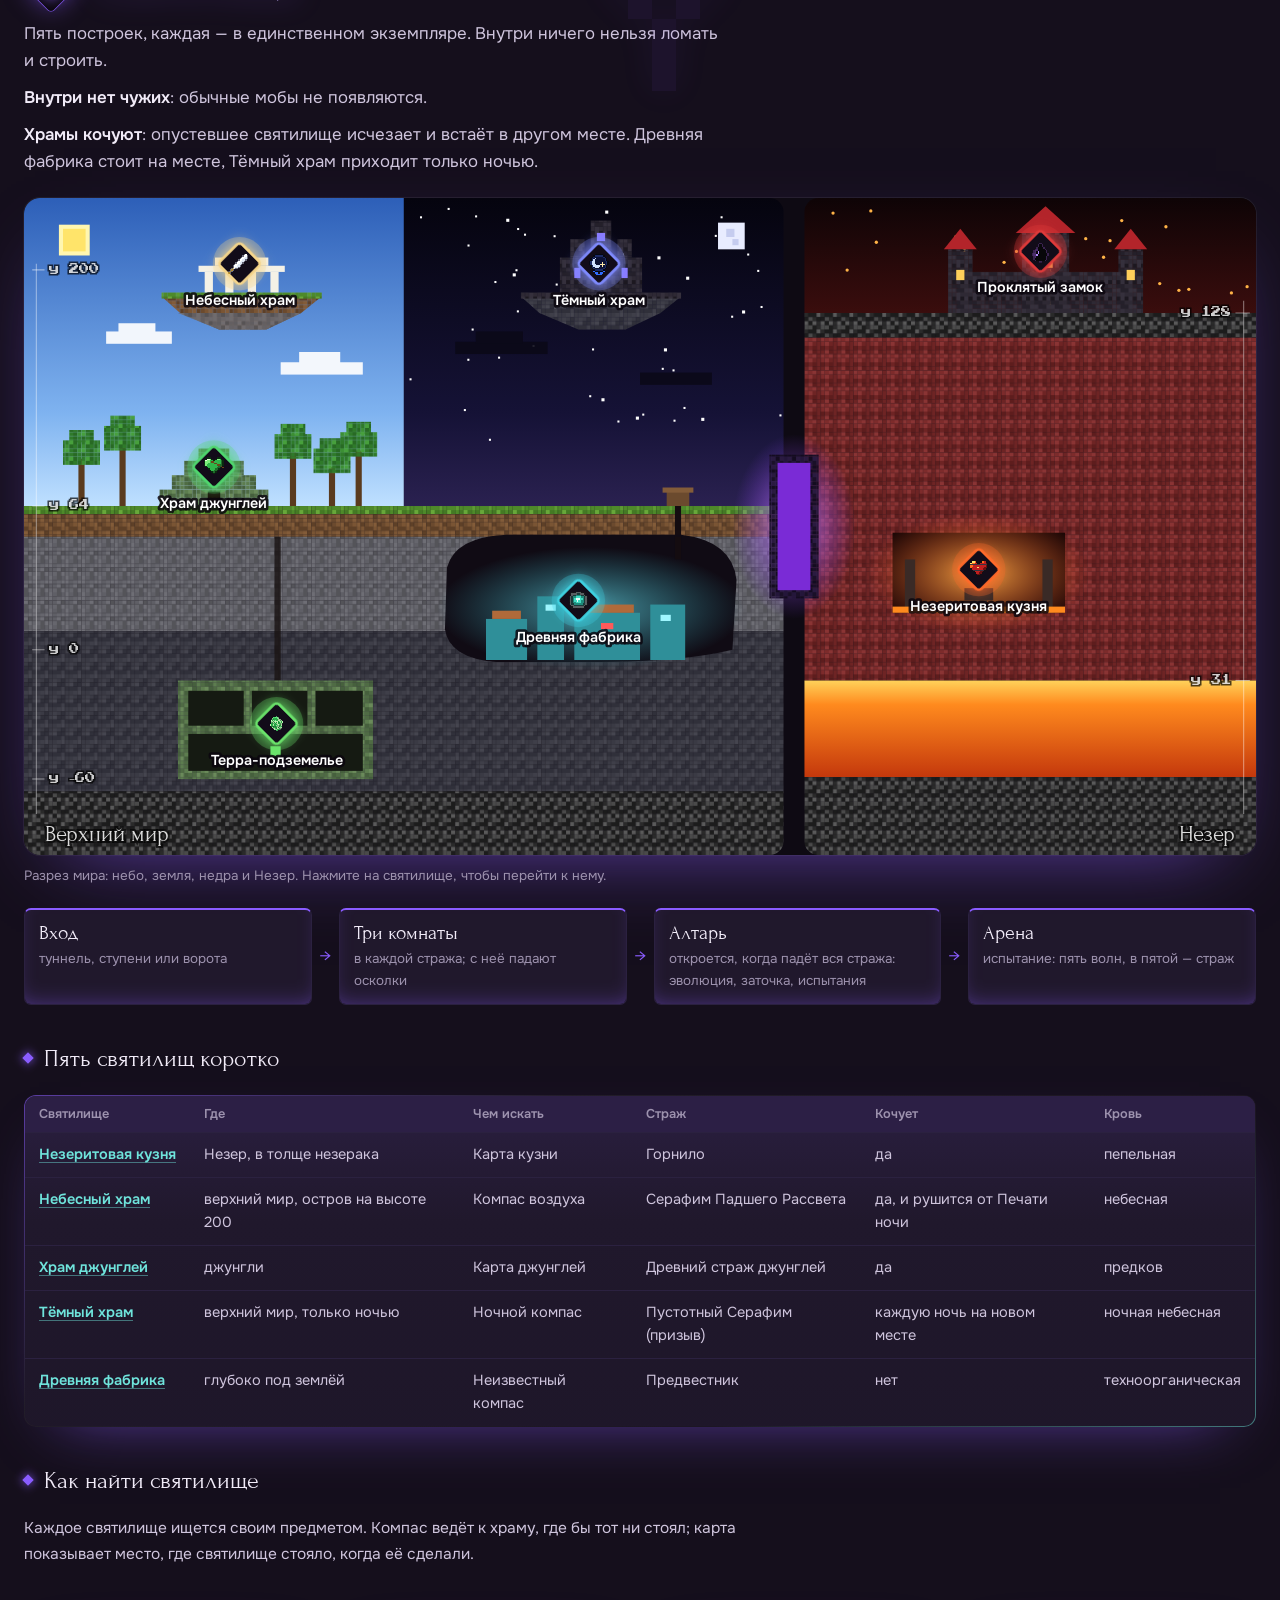
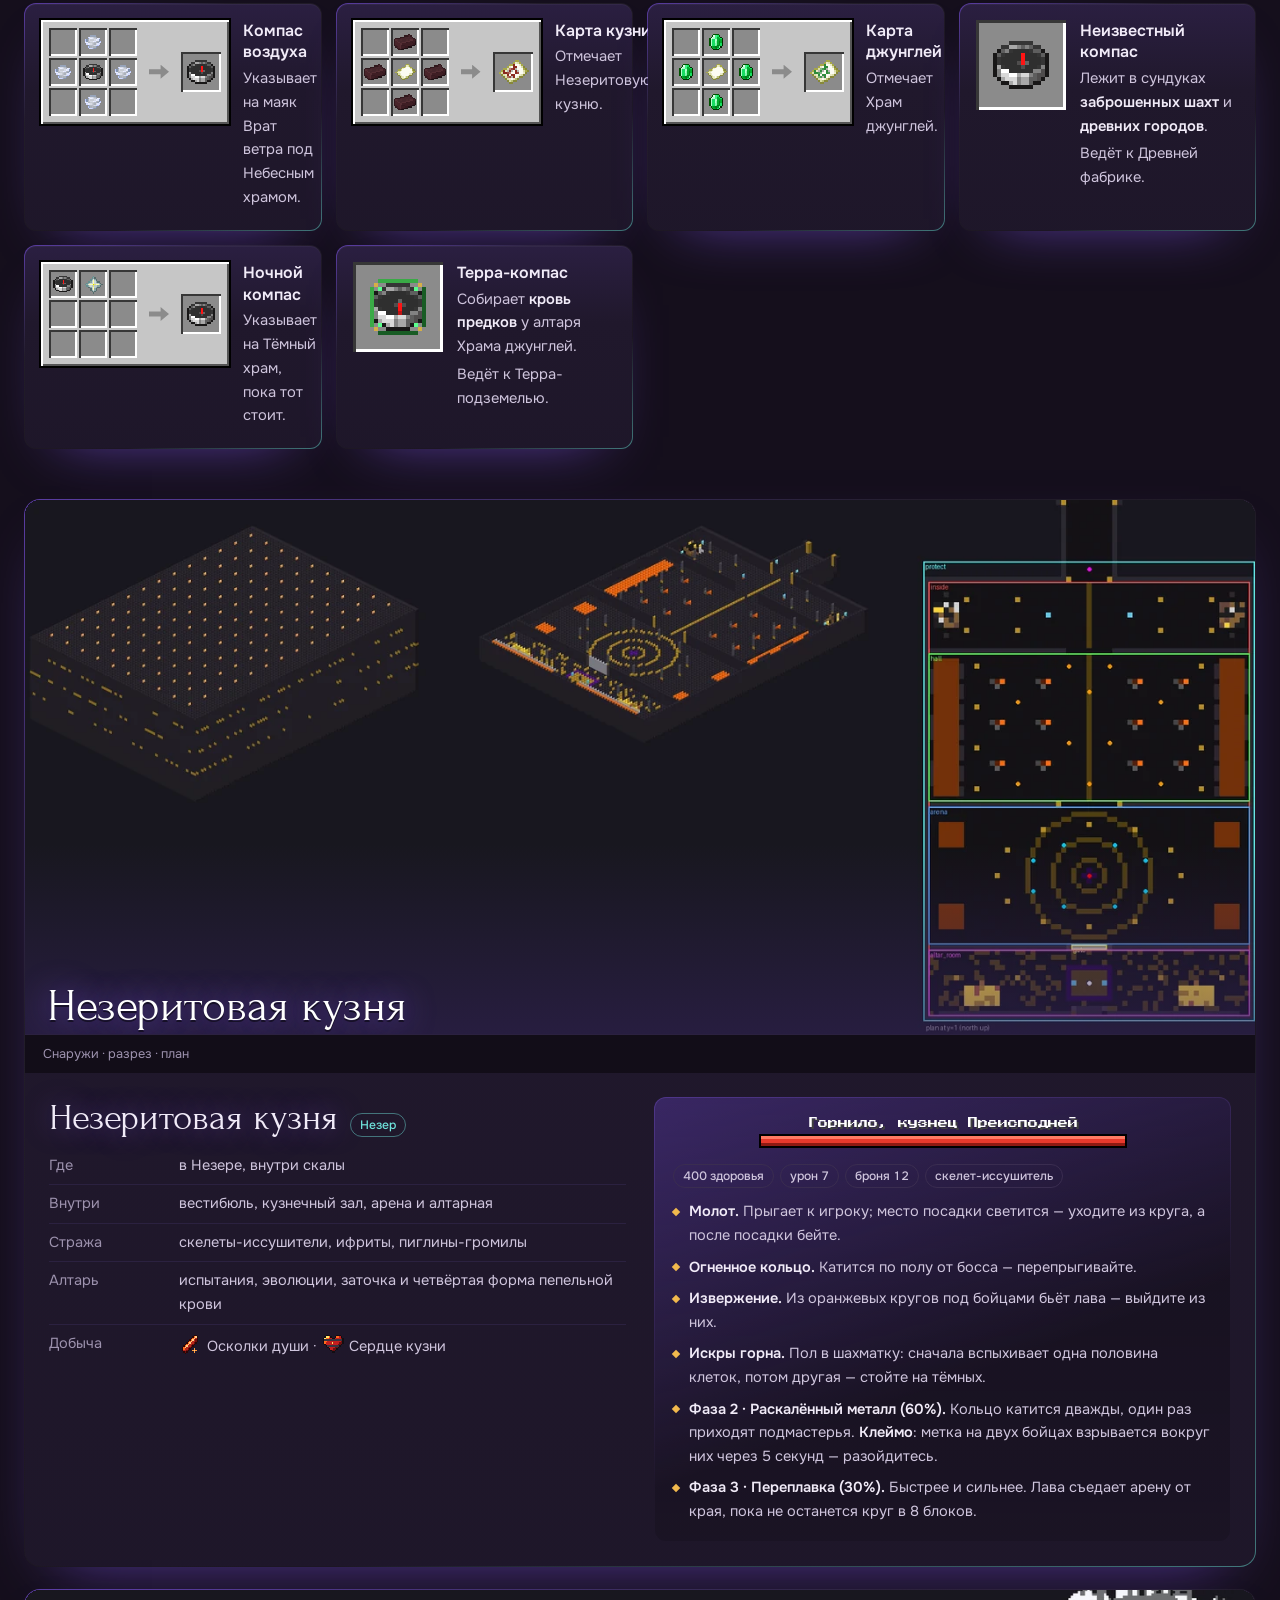
==== commit a703495c: "Иконки для главного экрана и манифест веб-приложения Co-Authored-By: Claude Opus 5.5 <noreply@anthro" ====
--- a/index.html
+++ b/index.html
@@ -34,6 +34,8 @@
   <link rel="modulepreload" crossorigin href="./scripts/vue.js">
   <link rel="modulepreload" crossorigin href="./scripts/data.js">
   <link rel="stylesheet" crossorigin href="./styles/index.css">
+  <link rel="apple-touch-icon" href="assets/icon-180.png">
+  <link rel="manifest" href="manifest.webmanifest">
 </head>
 <body>
 <div id="app"></div>
--- a/styles/index.css
+++ b/styles/index.css
@@ -630,7 +630,10 @@
 .catslot.on { background: #c6c6c6; }
 .catslot.on::after { content: ""; position: absolute; inset: -3px; border: 3px solid #fff; box-shadow: 0 0 0 1px #000, inset 0 0 0 1px #000; pointer-events: none; }
 .catslot-blood { position: absolute; left: 4px; top: 4px; width: 7px; height: 7px; border-radius: 50%; box-shadow: 0 0 0 1px #000; }
-.cat-empty { grid-column: 1 / -1; color: #ddd; padding: 12px; }
+.cat-empty { display: flex; align-items: center; gap: 14px; flex-wrap: wrap; margin-top: 10px; padding: 14px 16px; border: 1px dashed var(--line); border-radius: 10px; color: var(--ink-2); font-size: .92rem; }
+.cat-empty p { flex: 1 1 220px; margin: 0; }
+.cat-empty strong { color: var(--ink); }
+.cat-empty-slot { flex: none; width: 40px; height: 40px; background: #8b8b8b; box-shadow: inset 3px 3px 0 #373737, inset -3px -3px 0 #fff; opacity: .55; }
 .cat-view { position: sticky; top: 76px; display: grid; gap: 14px; padding: 18px 20px 20px; border-radius: 16px; border: 1px solid var(--line-soft);
   background: radial-gradient(80% 55% at 50% 22%, color-mix(in srgb, var(--w1) 16%, transparent), transparent 70%), linear-gradient(180deg, #1d1529, #150f1e);
   max-height: calc(100vh - 92px); overflow-y: auto; scrollbar-width: thin; min-width: 0; }
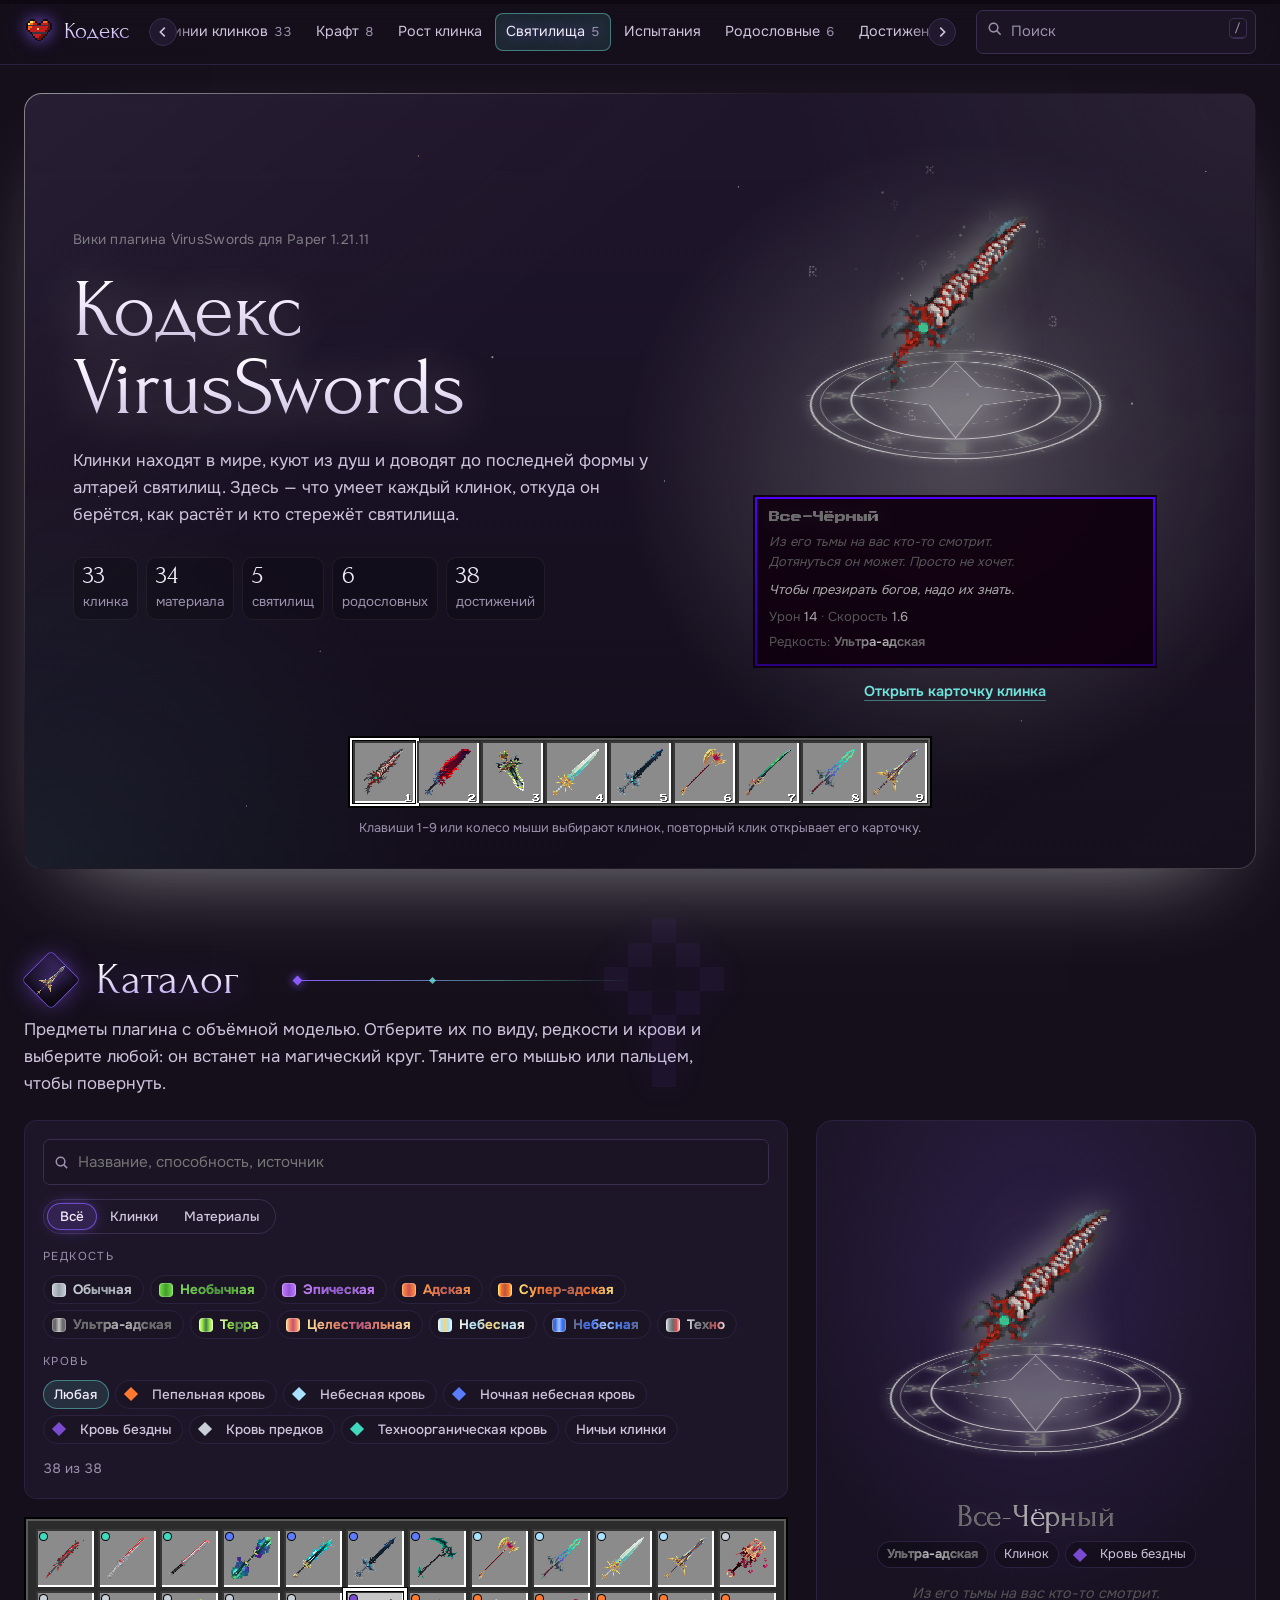
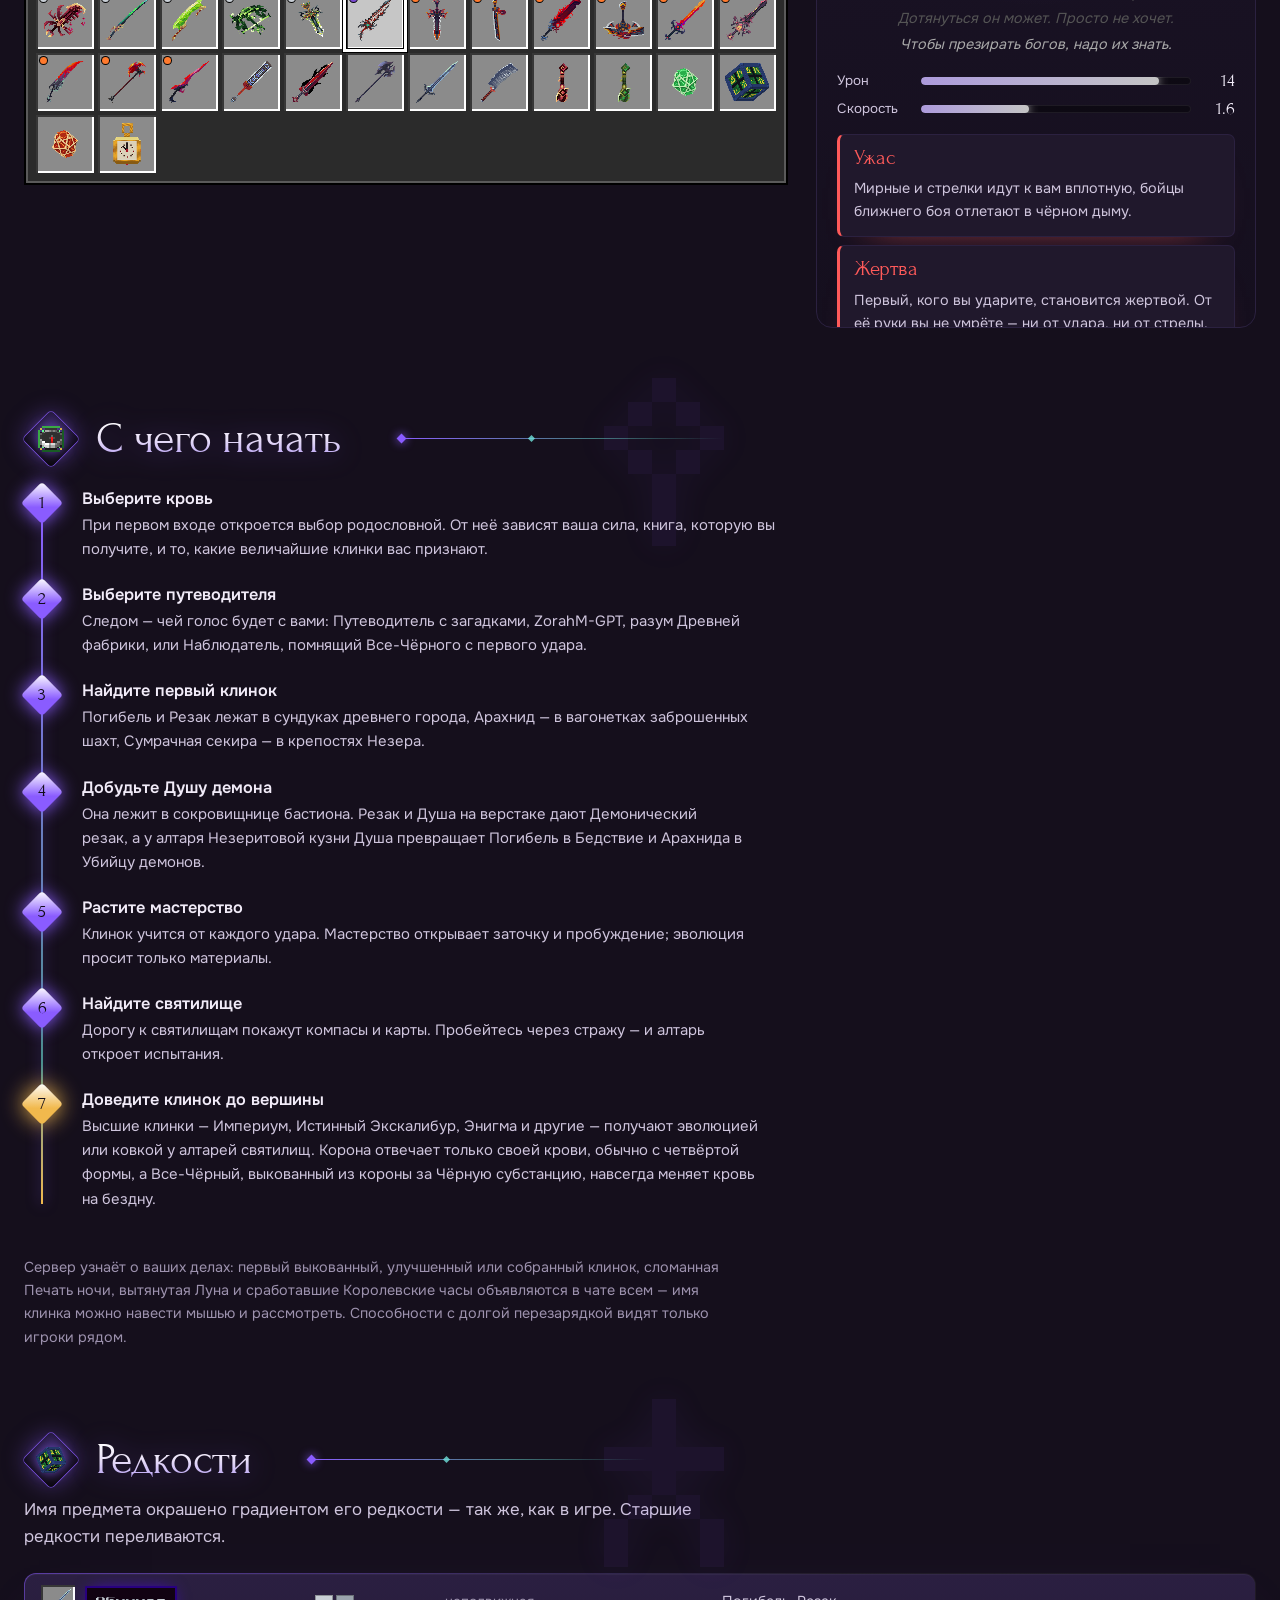
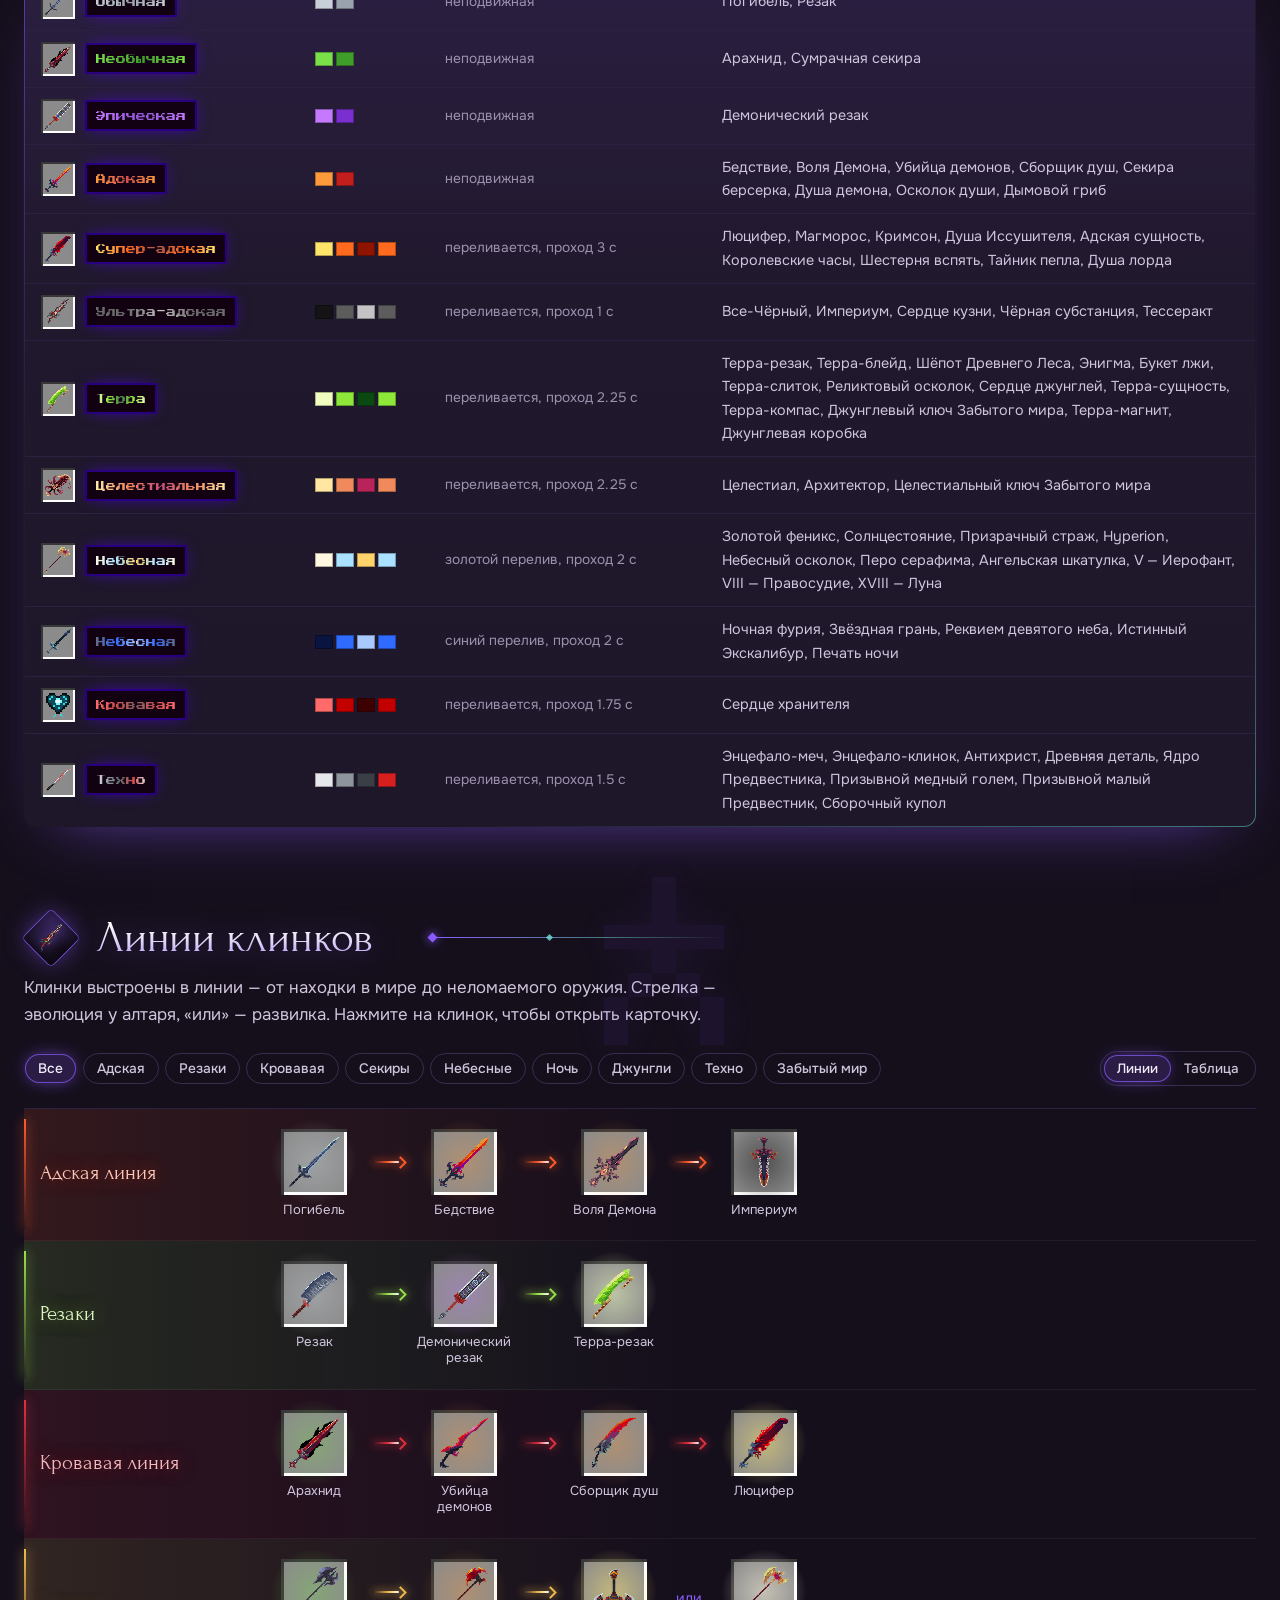
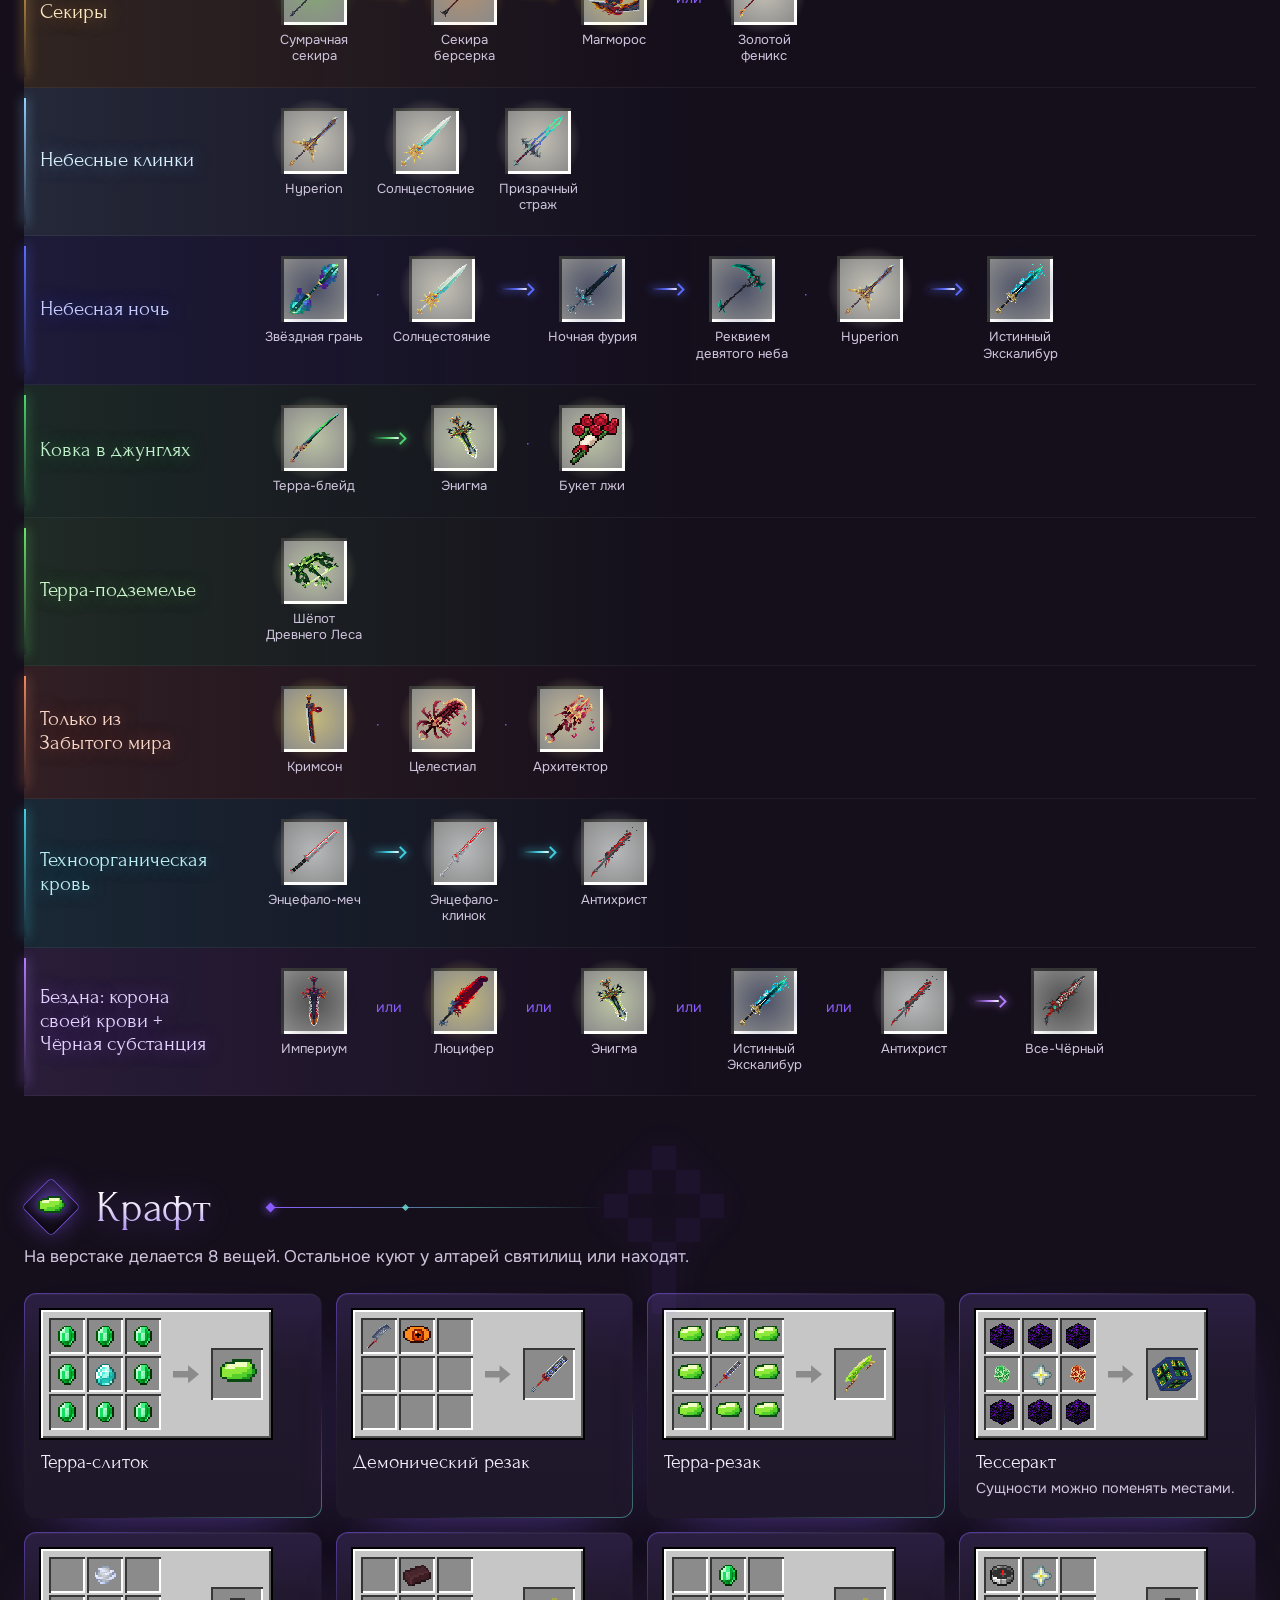
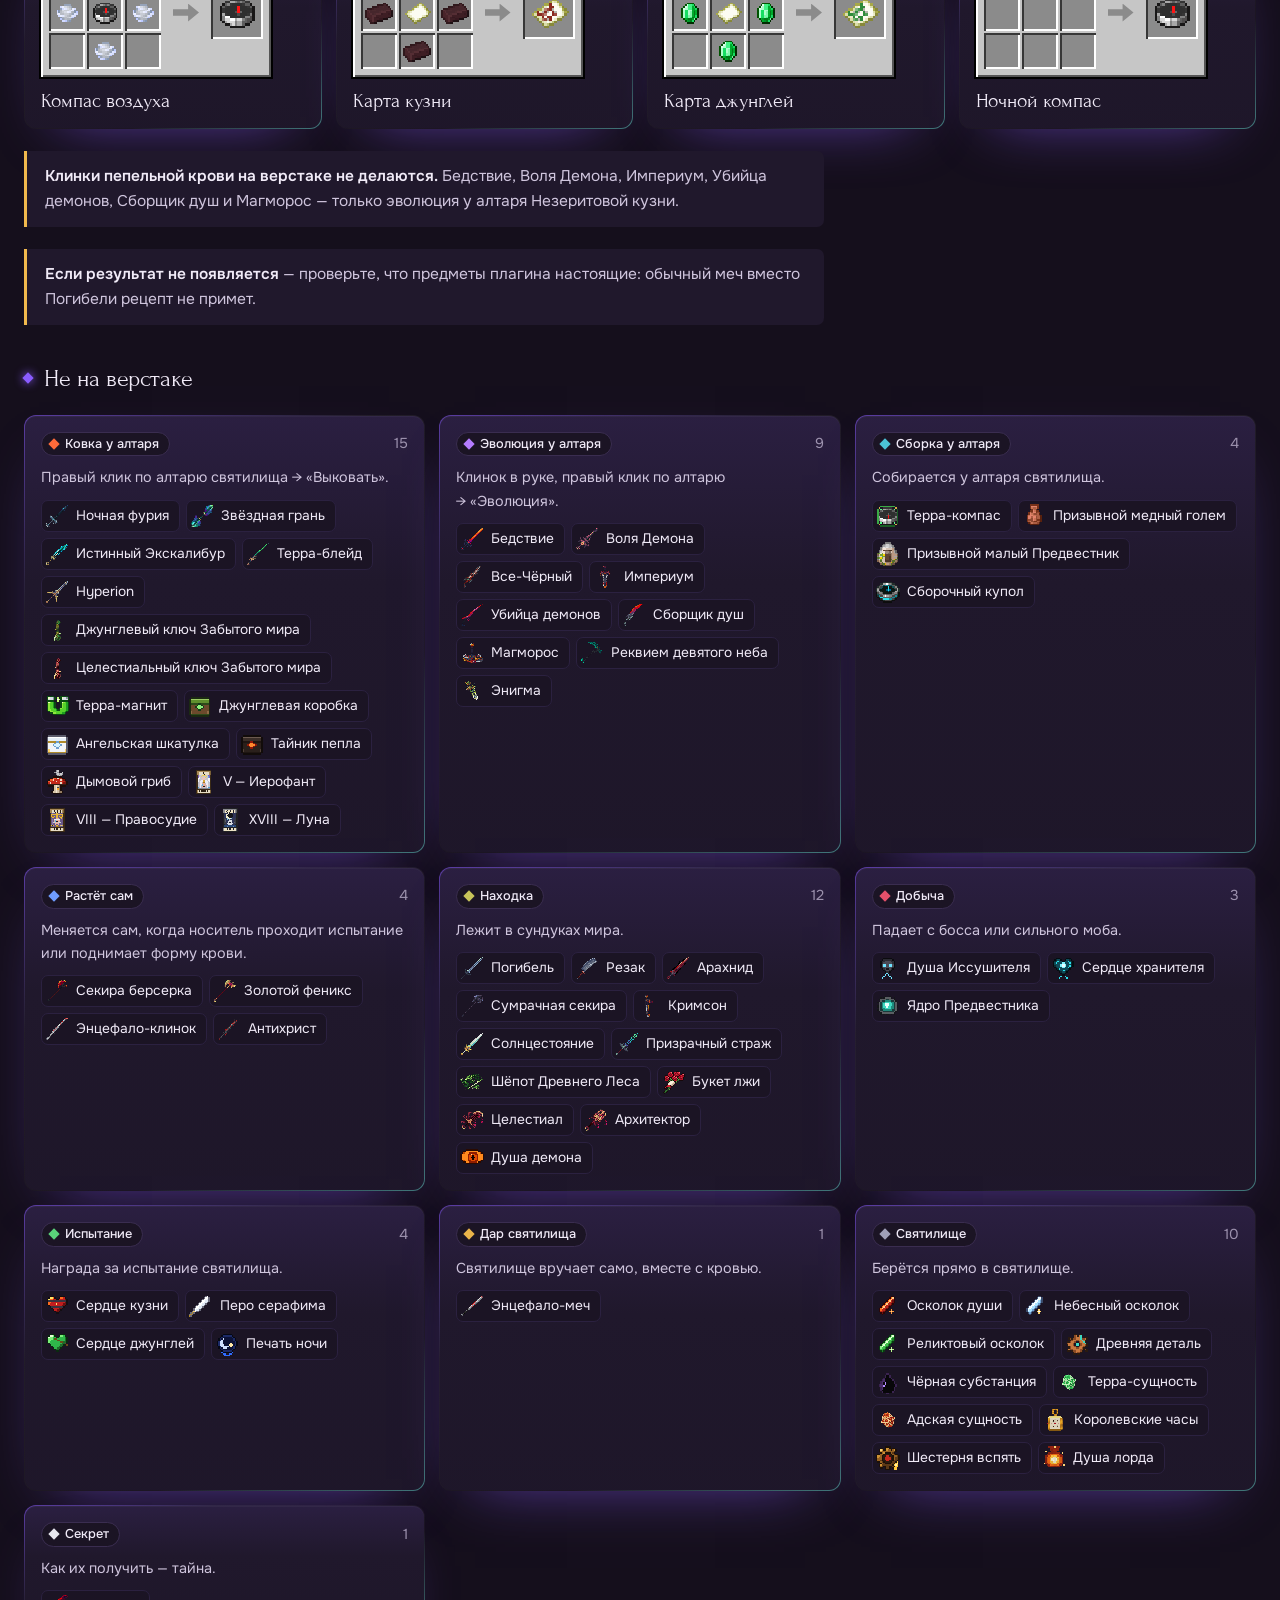
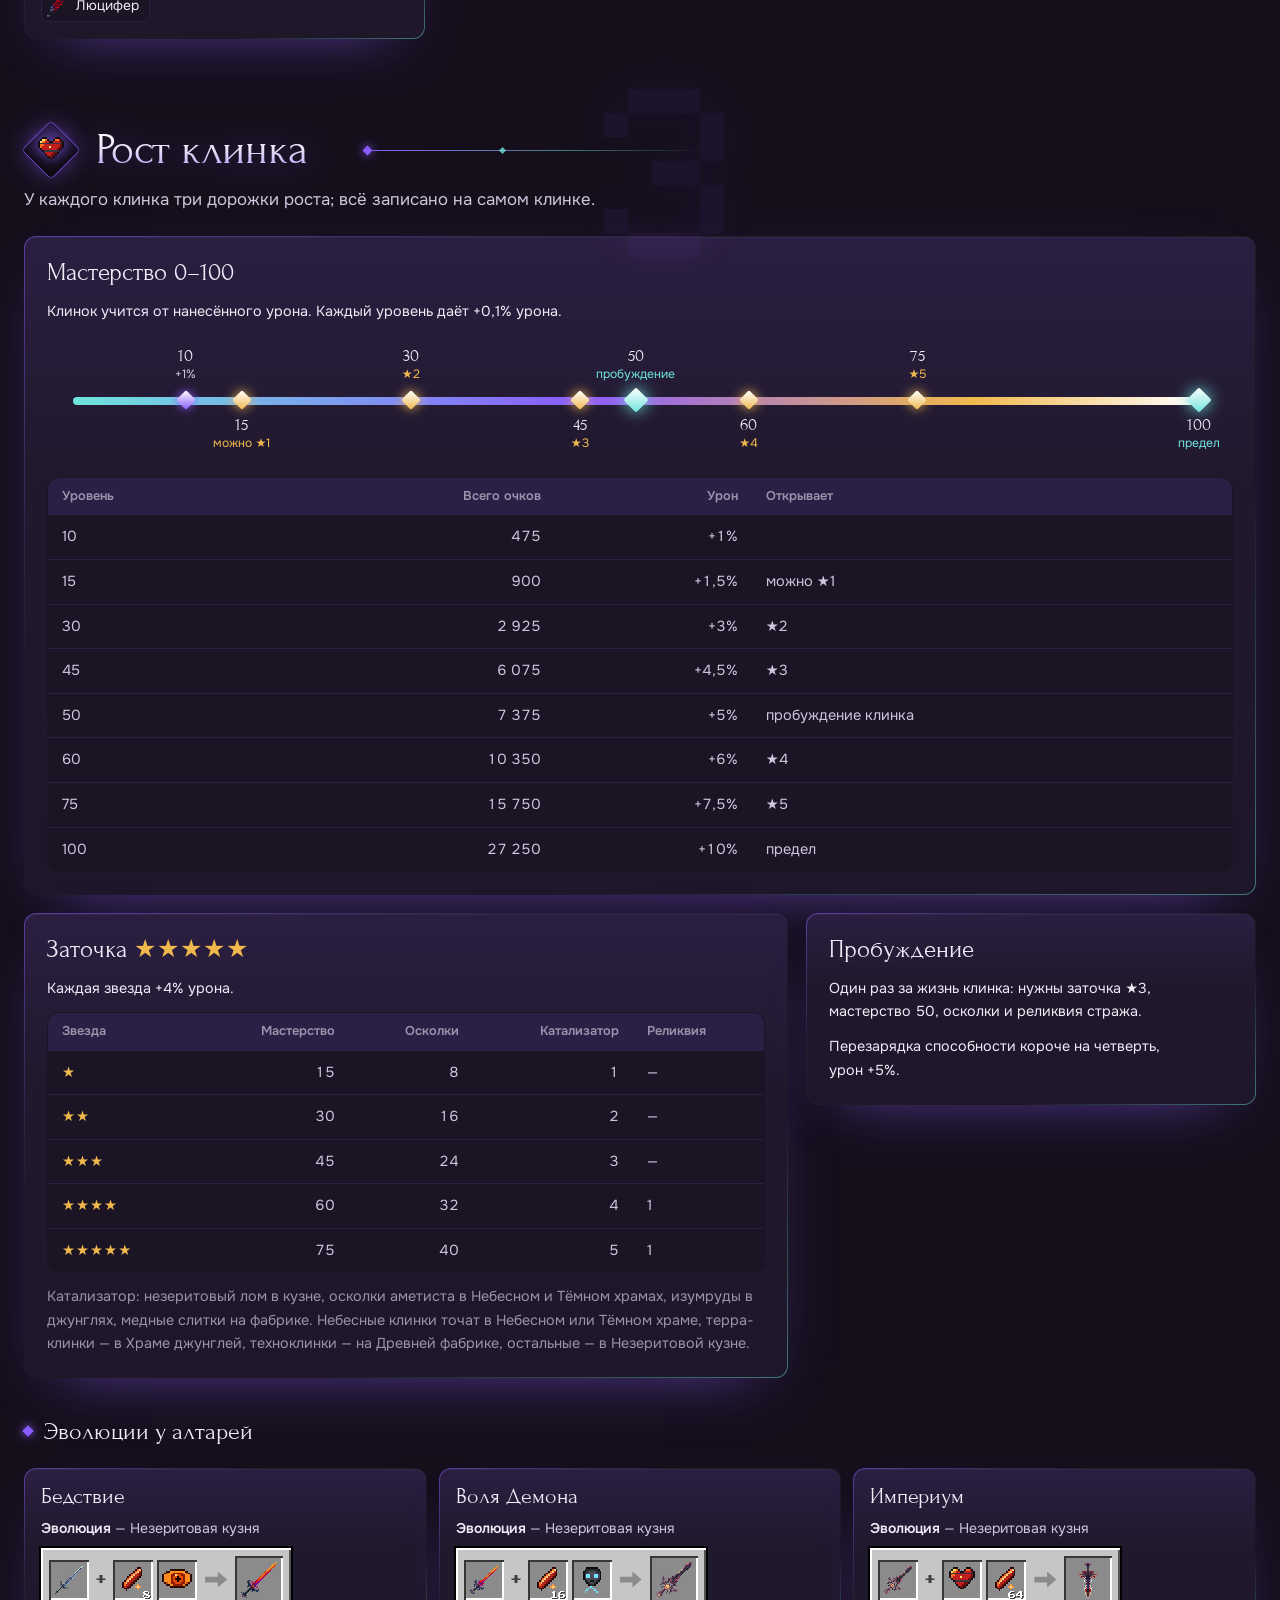
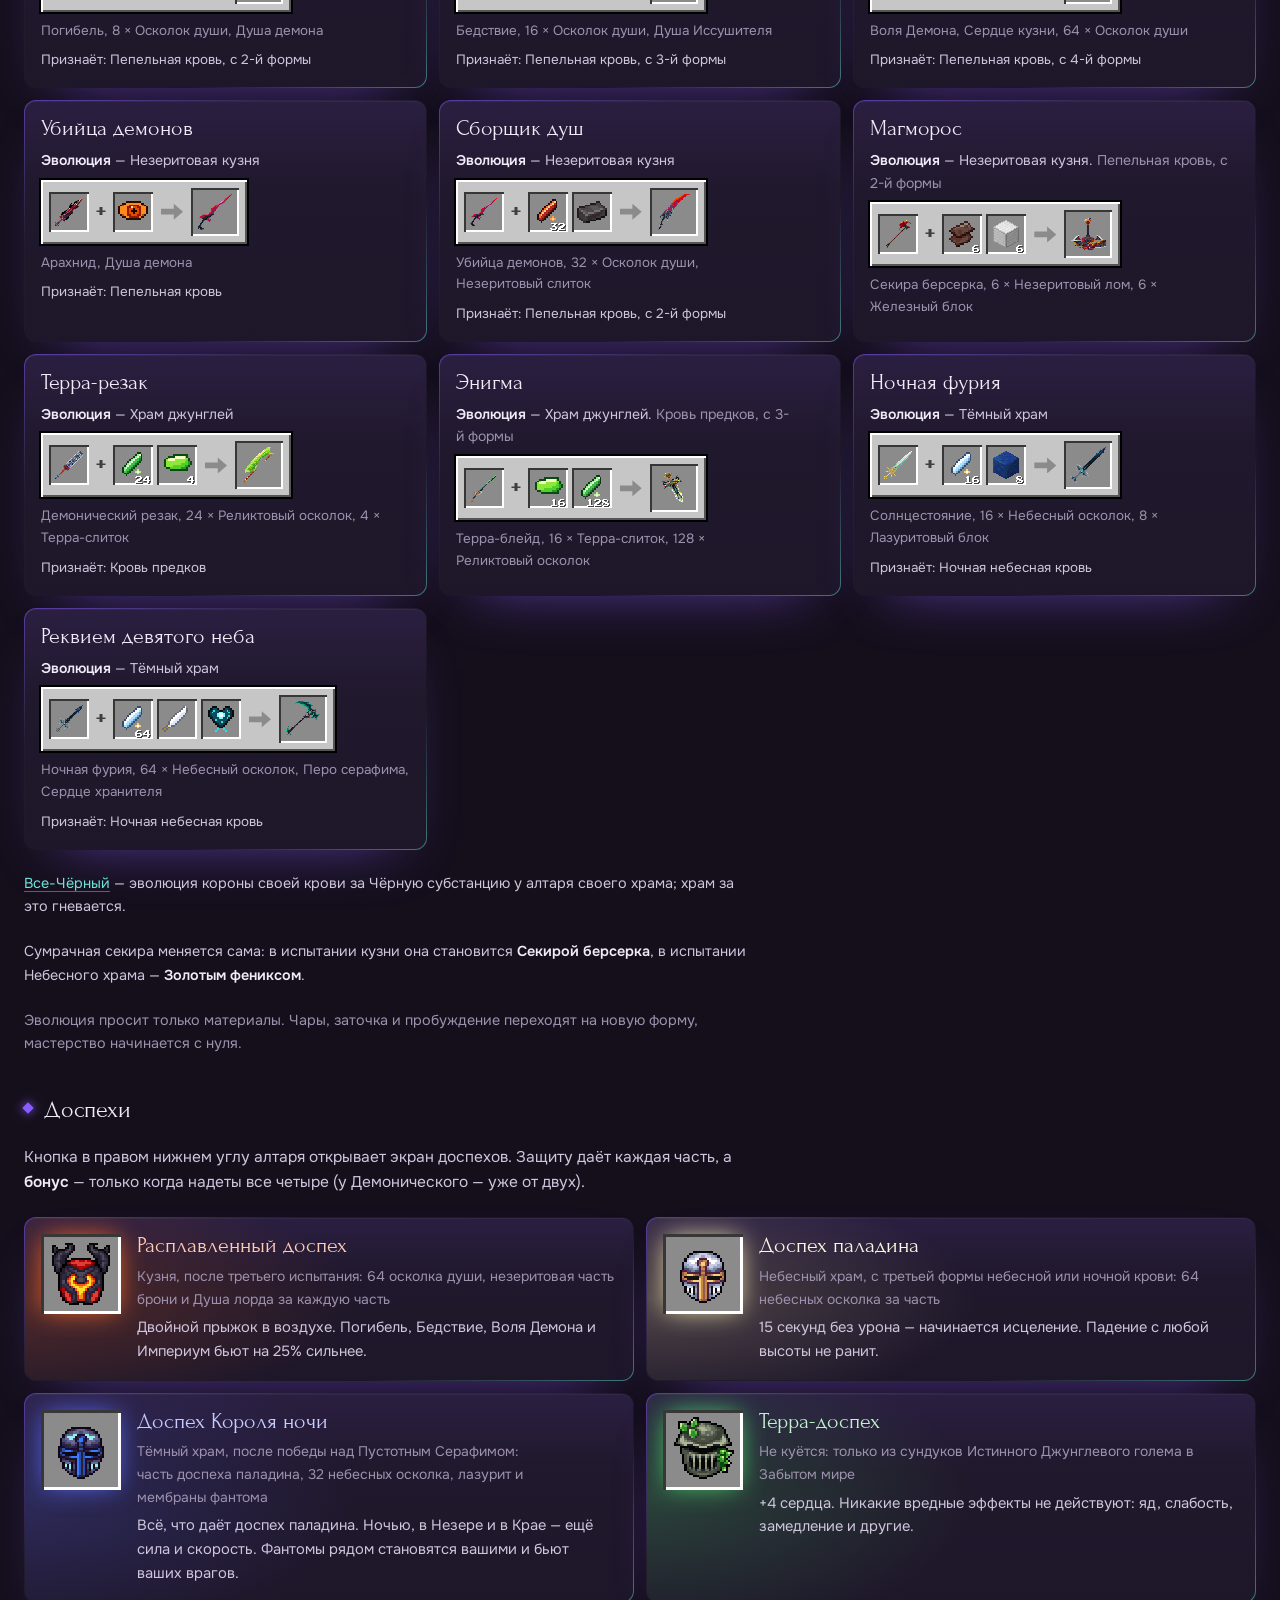
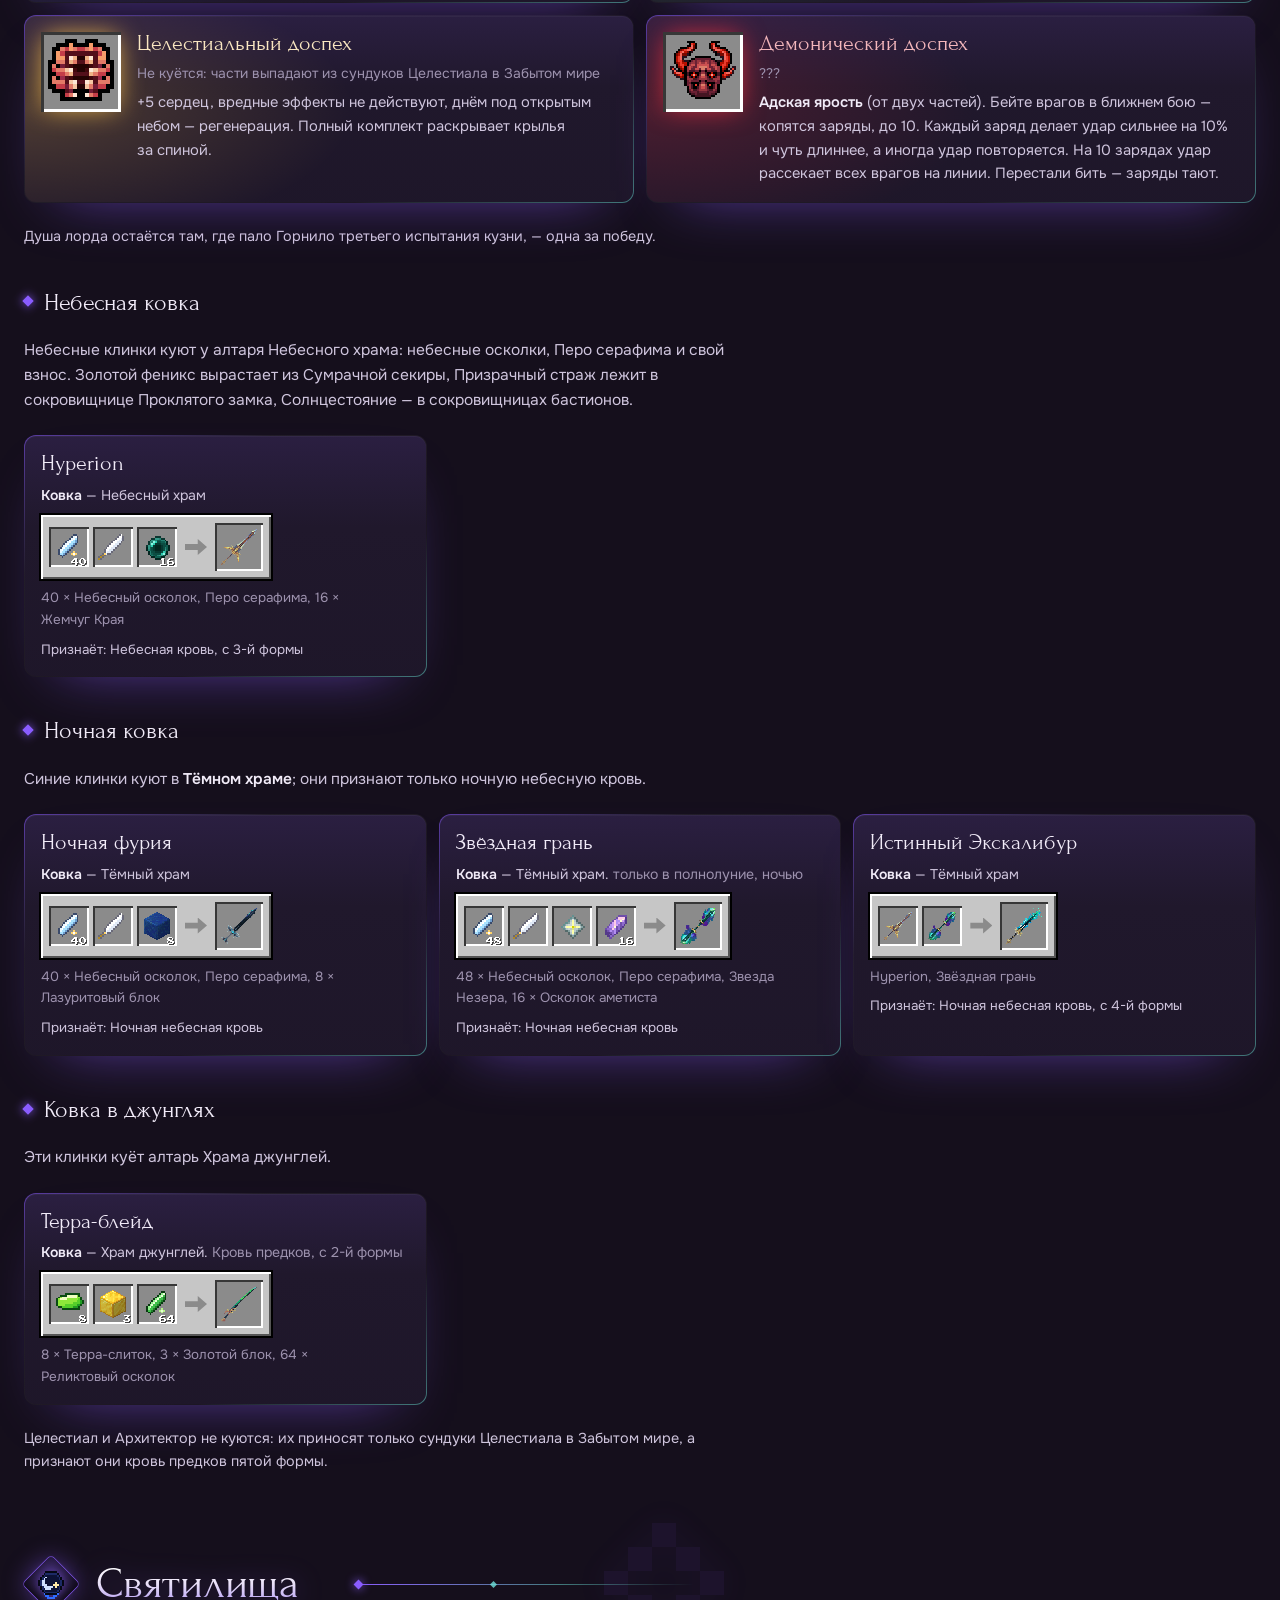
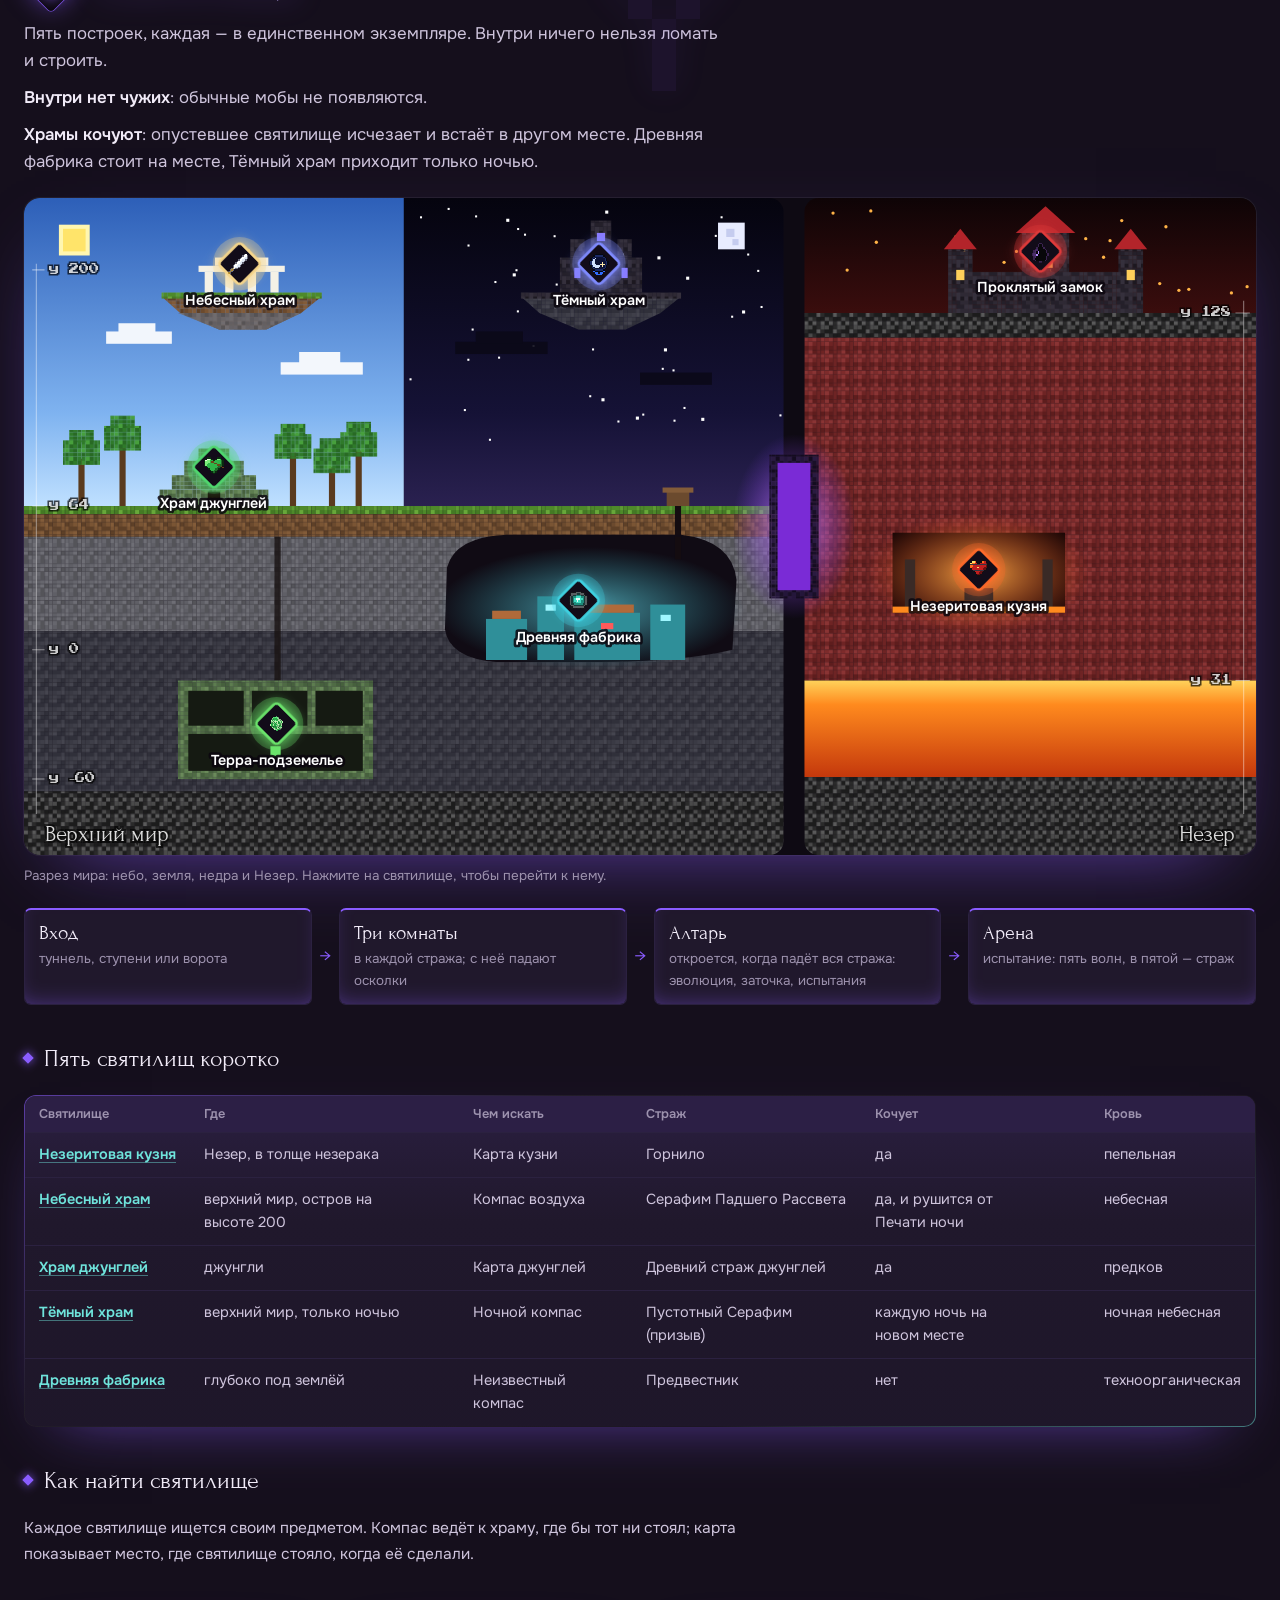
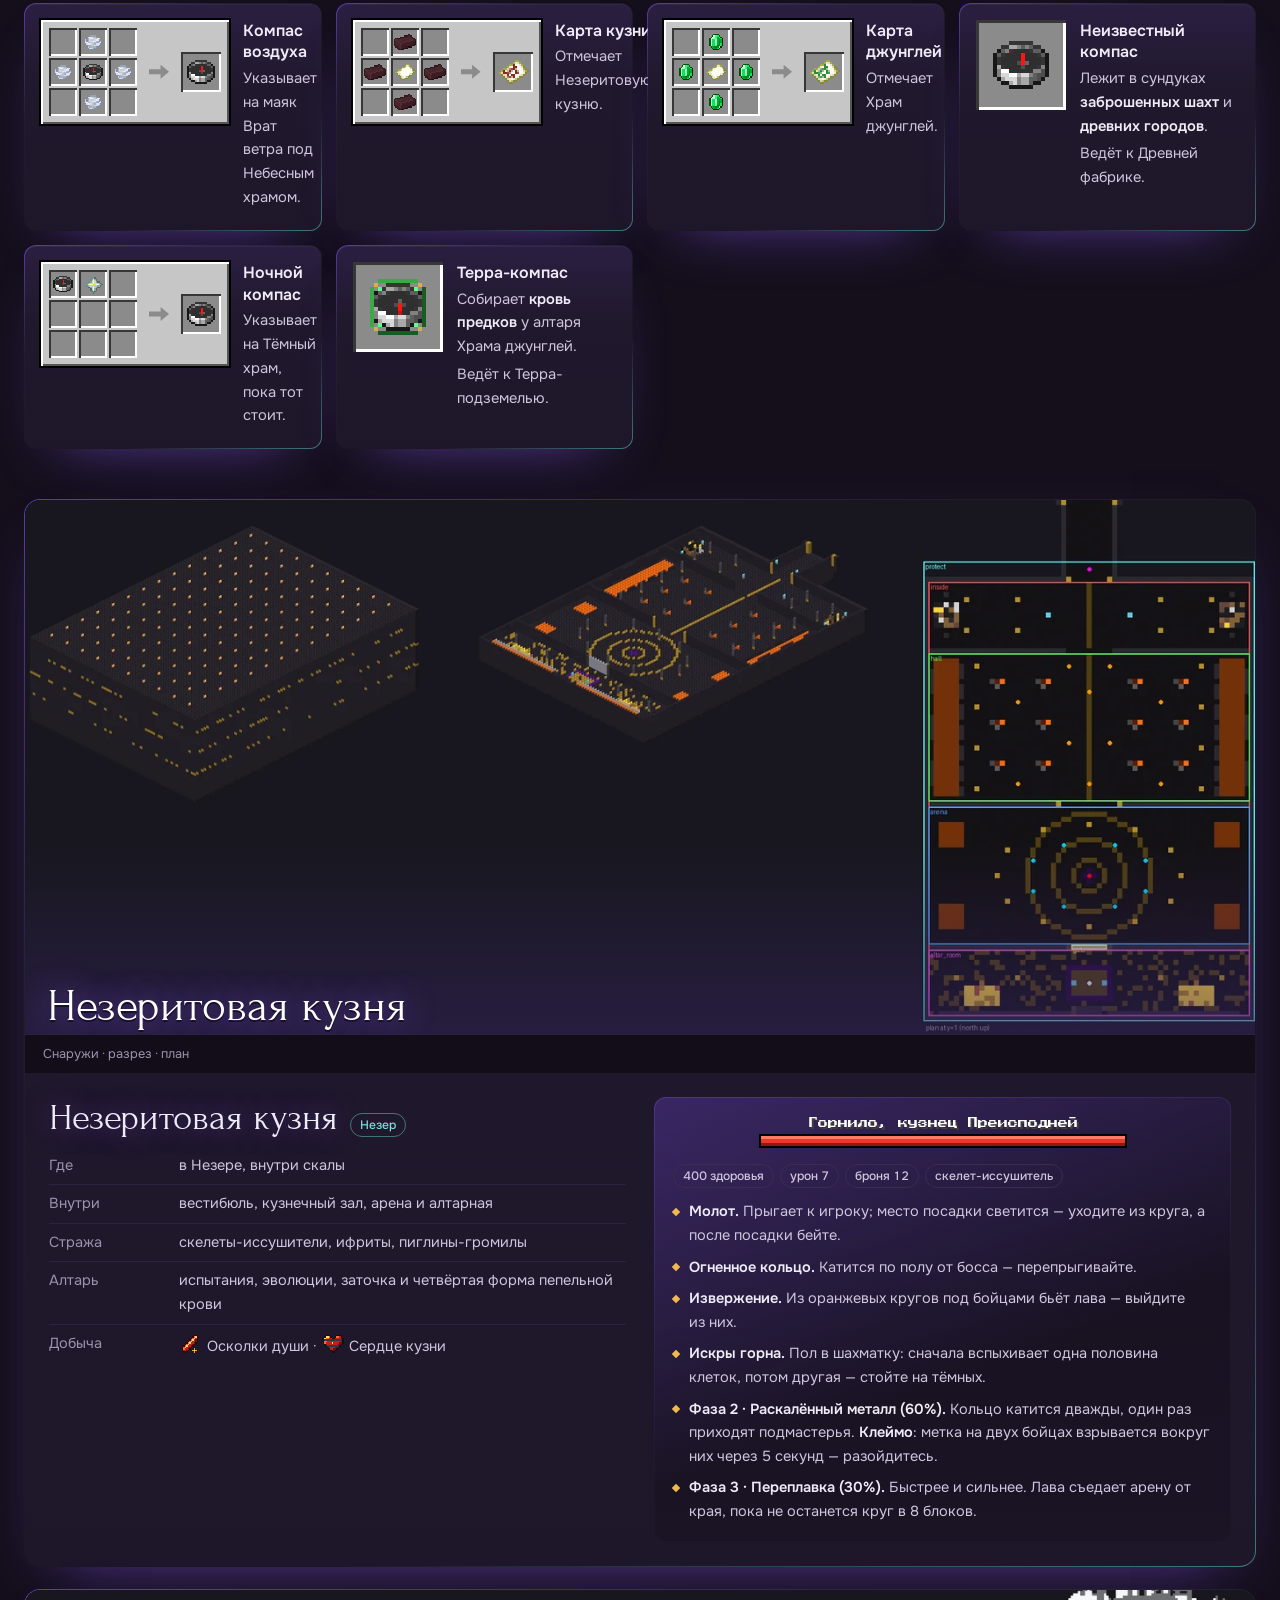
==== commit 62ffae1c: "Заставка, пока кодекс загружается: первая отрисовка сразу, без чёрного экрана Co-Authored-By: Claude" ====
--- a/index.html
+++ b/index.html
@@ -37,8 +37,22 @@
   <link rel="apple-touch-icon" href="assets/icon-180.png">
   <link rel="manifest" href="manifest.webmanifest">
 </head>
+<style>
+  /* Until the codex has mounted - a moment on a slow phone - the page is not a blank: Vue replaces all of it. */
+  body { margin: 0; background: #150f1c; }
+  .boot { min-height: 100vh; display: grid; place-content: center; justify-items: center; gap: 14px; color: #e8e0f5; }
+  .boot svg { filter: drop-shadow(0 0 18px #8a5cff88); animation: boot-glow 1.6s ease-in-out infinite alternate; }
+  .boot-name { margin: 0; font: 1.6rem/1 Forum, Georgia, serif; letter-spacing: .02em; }
+  .boot-bar { width: 140px; height: 2px; border-radius: 2px; background: linear-gradient(90deg, transparent, #6fe4dc, transparent) 0 0 / 50% 100% no-repeat, #ffffff14; animation: boot-run 1.1s linear infinite; }
+  @keyframes boot-run { from { background-position: -100% 0, 0 0 } to { background-position: 200% 0, 0 0 } }
+  @keyframes boot-glow { to { filter: drop-shadow(0 0 28px #8a5cffcc); } }
+  @media (prefers-reduced-motion: reduce) { .boot svg, .boot-bar { animation: none; } }
+</style>
 <body>
-<div id="app"></div>
+<div id="app"><div class="boot" role="status" aria-label="Кодекс открывается">
+  <svg viewBox="0 0 16 16" width="64" height="64" shape-rendering="crispEdges" aria-hidden="true"><path fill="#c9a8ff" d="M12 2h2v2h-1v1h-1v1h-1v1h-1v1H9V7h1V6h1V5h1z"/><path fill="#e8dcff" d="M8 8h1v1H8zM7 9h1v1H7zM6 10h1v1H6z"/><path fill="#f0b44a" d="M3 9h2v1h1v1h1v2H6v-1H5v-1H4v-1H3zM2 12h2v2H2z"/></svg>
+  <p class="boot-name">Кодекс VirusSwords</p><span class="boot-bar" aria-hidden="true"></span>
+</div></div>
 <noscript><p style="font:16px/1.5 system-ui,sans-serif;color:#e8e0f5;background:#150f1c;padding:24px;margin:0">Кодексу VirusSwords нужен JavaScript: включите его, чтобы открыть каталог, фильтры и 3D-модели.</p></noscript>
 </body>
 </html>
--- a/styles/index.css
+++ b/styles/index.css
@@ -54,7 +54,12 @@
 h2 { font: 400 clamp(2.1rem, 3.4vw, 2.75rem)/1.05 var(--display); letter-spacing: -.005em; }
 h3 { font: 400 1.5rem/1.15 var(--display); }
 h4 { font: 600 1rem/1.35 var(--body); }
-p { margin: 0; }
+p { margin: 0; text-wrap: pretty; }
+li, td, .lead { text-wrap: pretty; }
+td.num, td:has(> .num) { font-variant-numeric: tabular-nums; }
+tbody tr { transition: background-color .15s; }
+tbody tr:hover { background: color-mix(in srgb, var(--soul) 6%, transparent); }
+@media (max-width: 640px) { p, li, td { hyphens: auto; -webkit-hyphens: auto; hyphenate-limit-chars: 7 3 3; } }
 b, strong { font-weight: 600; color: var(--ink); }
 code, kbd { font: .84em var(--mono); background: var(--code-bg); padding: .12em .4em; border-radius: 5px; }
 kbd { border: 1px solid var(--line); border-bottom-width: 2px; }
@@ -631,6 +636,8 @@
 .catslot.on::after { content: ""; position: absolute; inset: -3px; border: 3px solid #fff; box-shadow: 0 0 0 1px #000, inset 0 0 0 1px #000; pointer-events: none; }
 .catslot-blood { position: absolute; left: 4px; top: 4px; width: 7px; height: 7px; border-radius: 50%; box-shadow: 0 0 0 1px #000; }
 .cat-empty { display: flex; align-items: center; gap: 14px; flex-wrap: wrap; margin-top: 10px; padding: 14px 16px; border: 1px dashed var(--line); border-radius: 10px; color: var(--ink-2); font-size: .92rem; }
+.cat-view { transition: opacity .25s, filter .25s; }
+.cat-view.stale { opacity: .45; filter: saturate(.4); }
 .cat-empty p { flex: 1 1 220px; margin: 0; }
 .cat-empty strong { color: var(--ink); }
 .cat-empty-slot { flex: none; width: 40px; height: 40px; background: #8b8b8b; box-shadow: inset 3px 3px 0 #373737, inset -3px -3px 0 #fff; opacity: .55; }
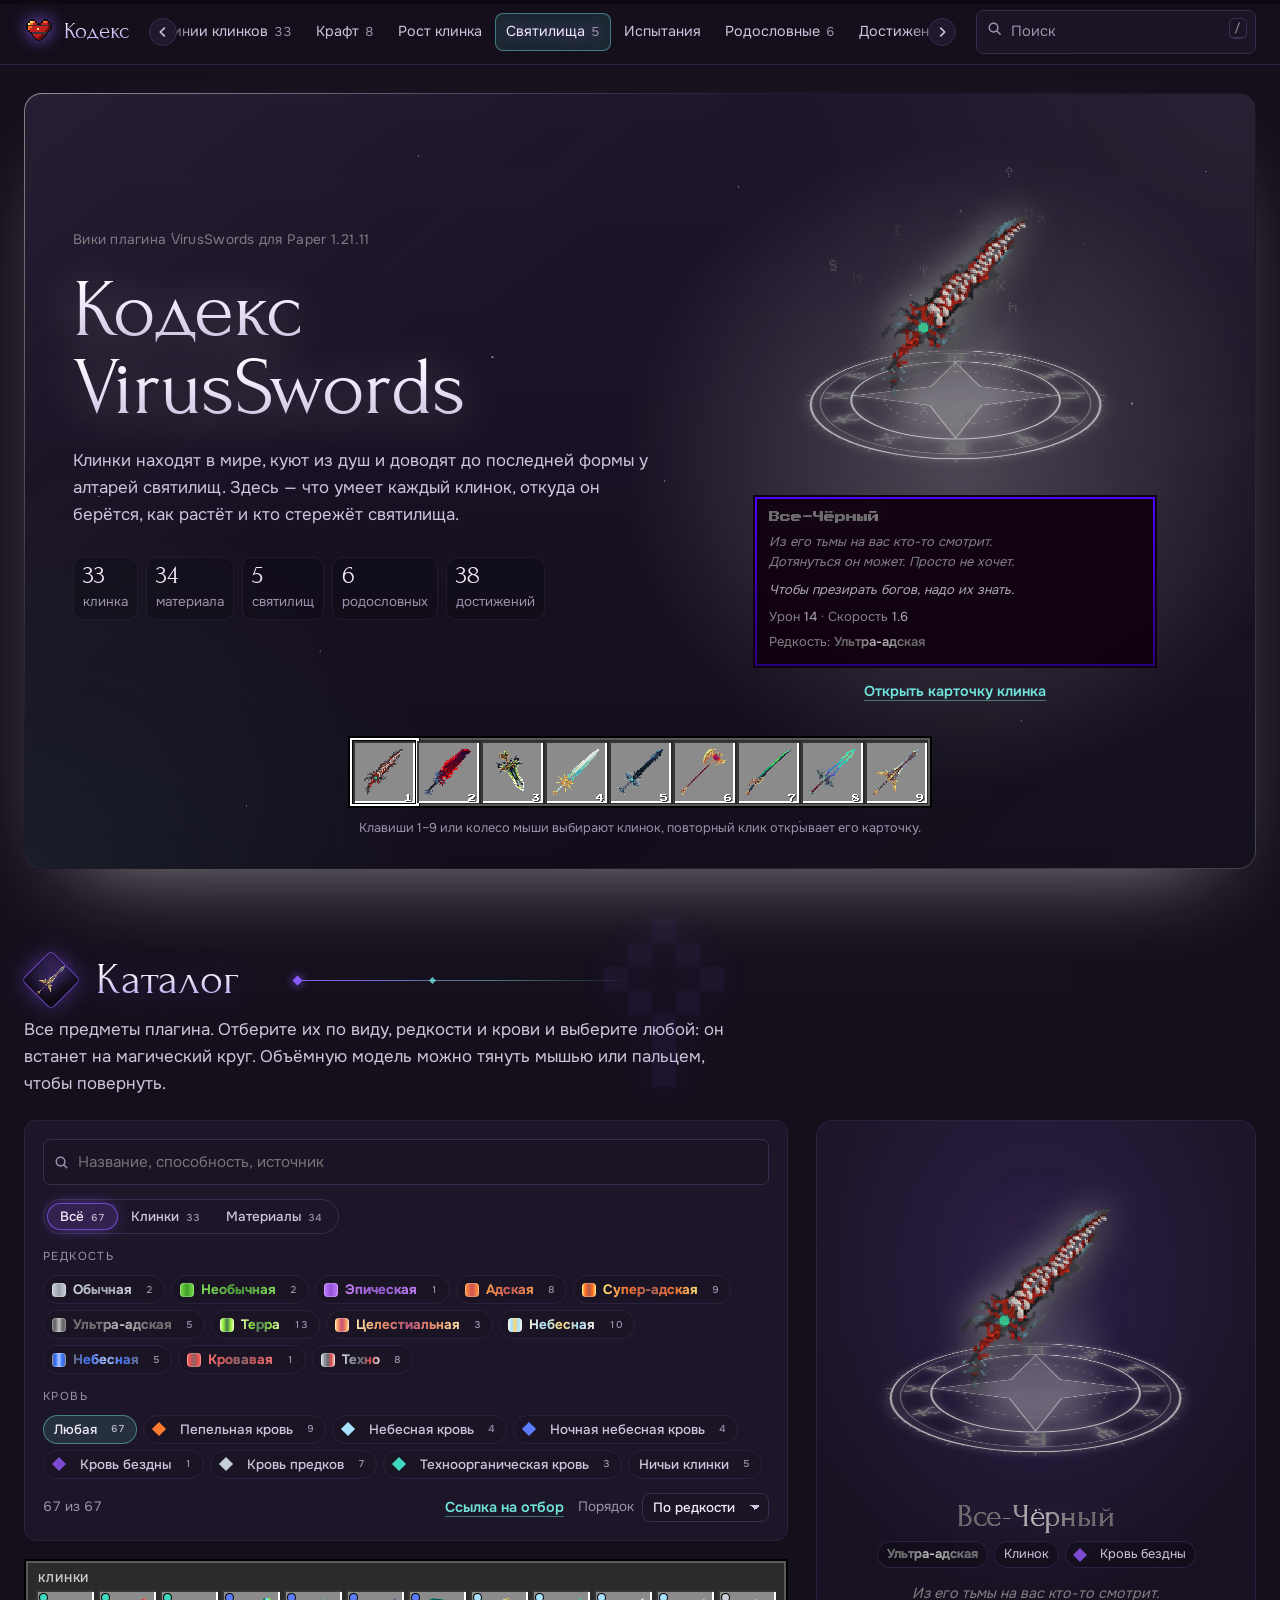
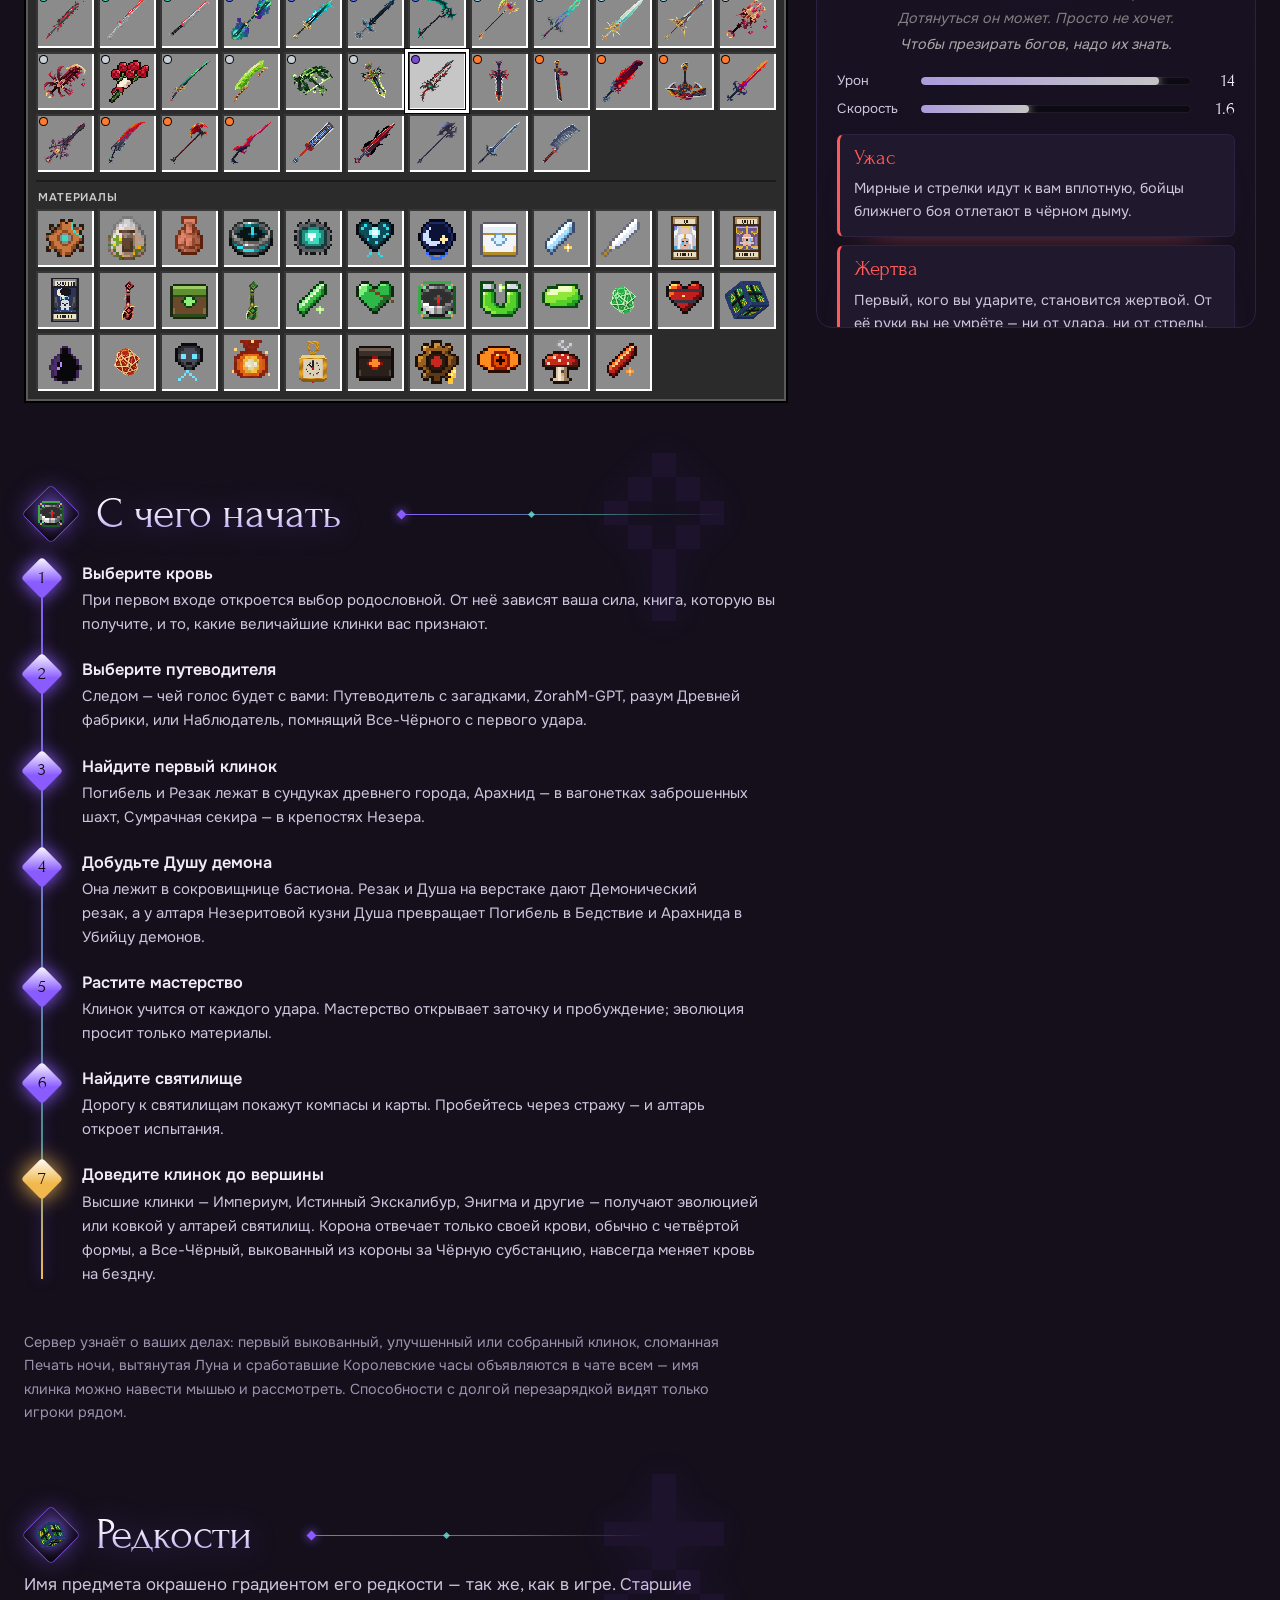
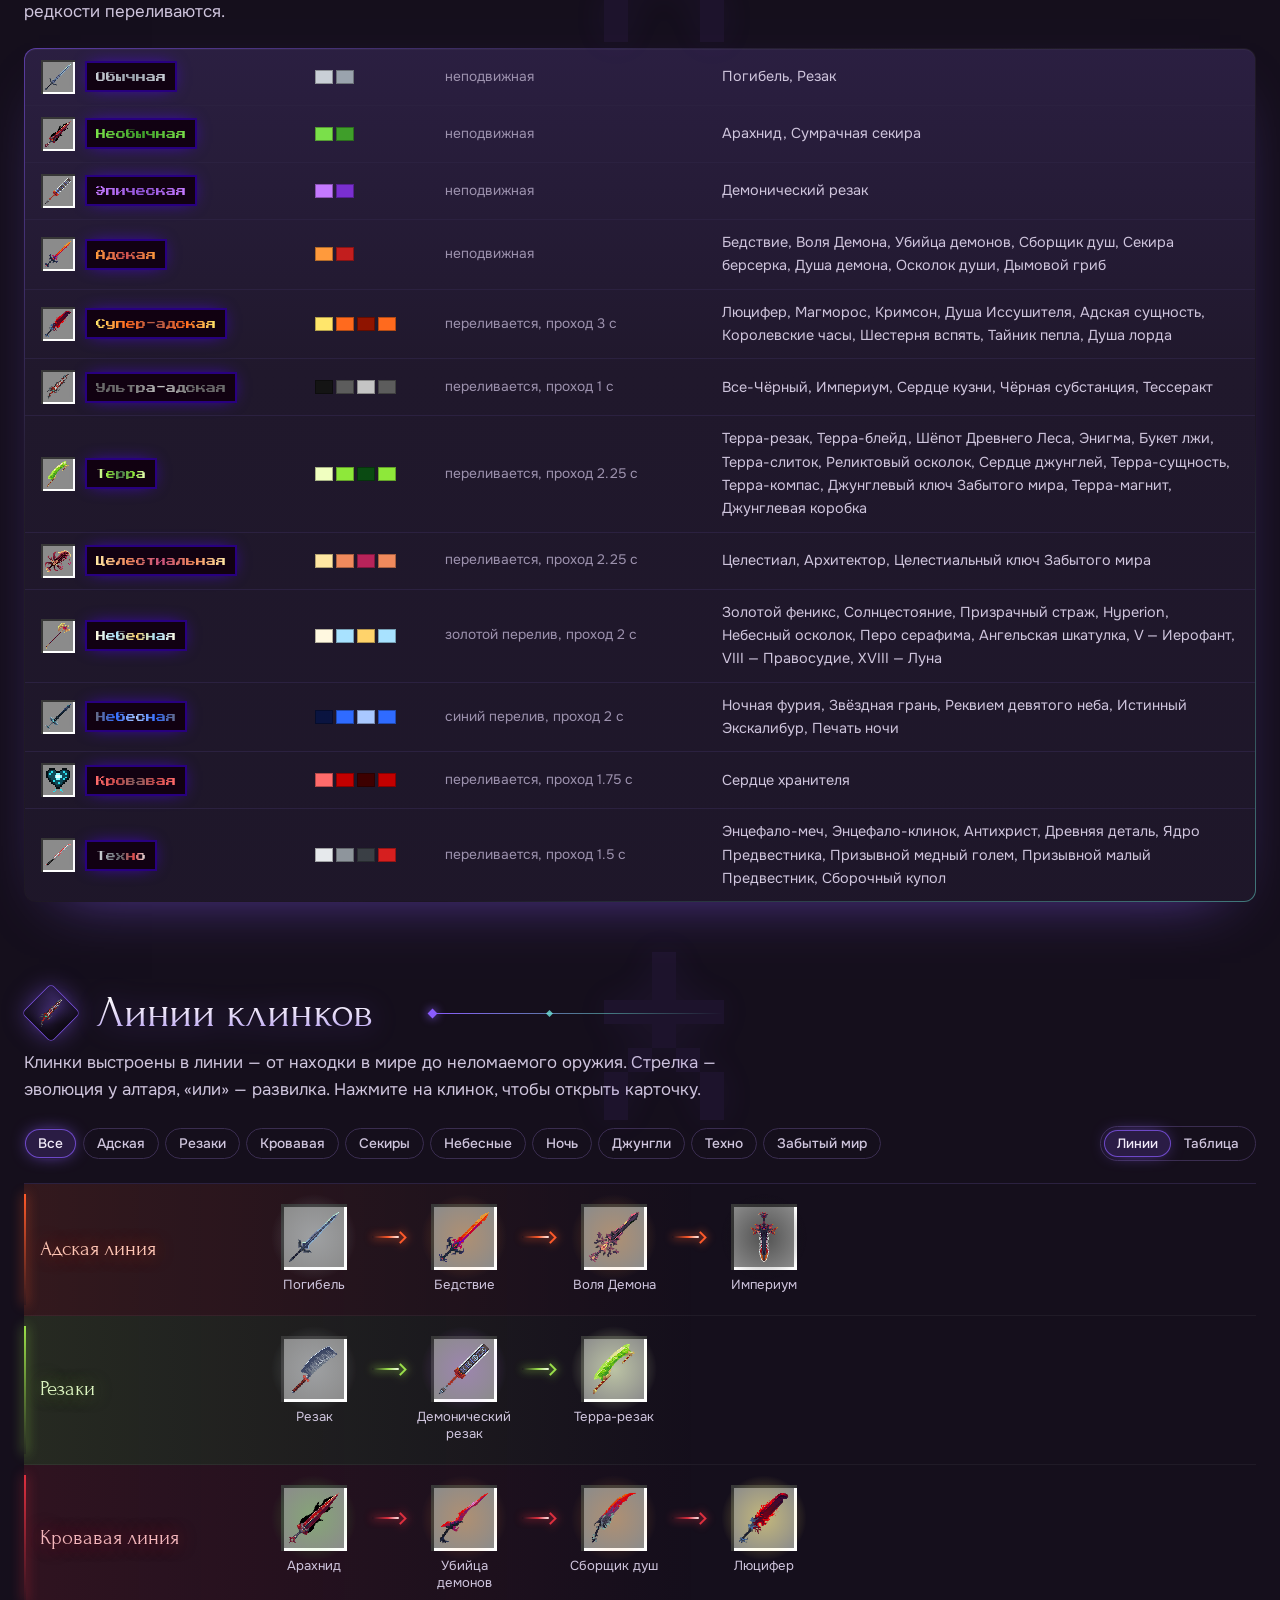
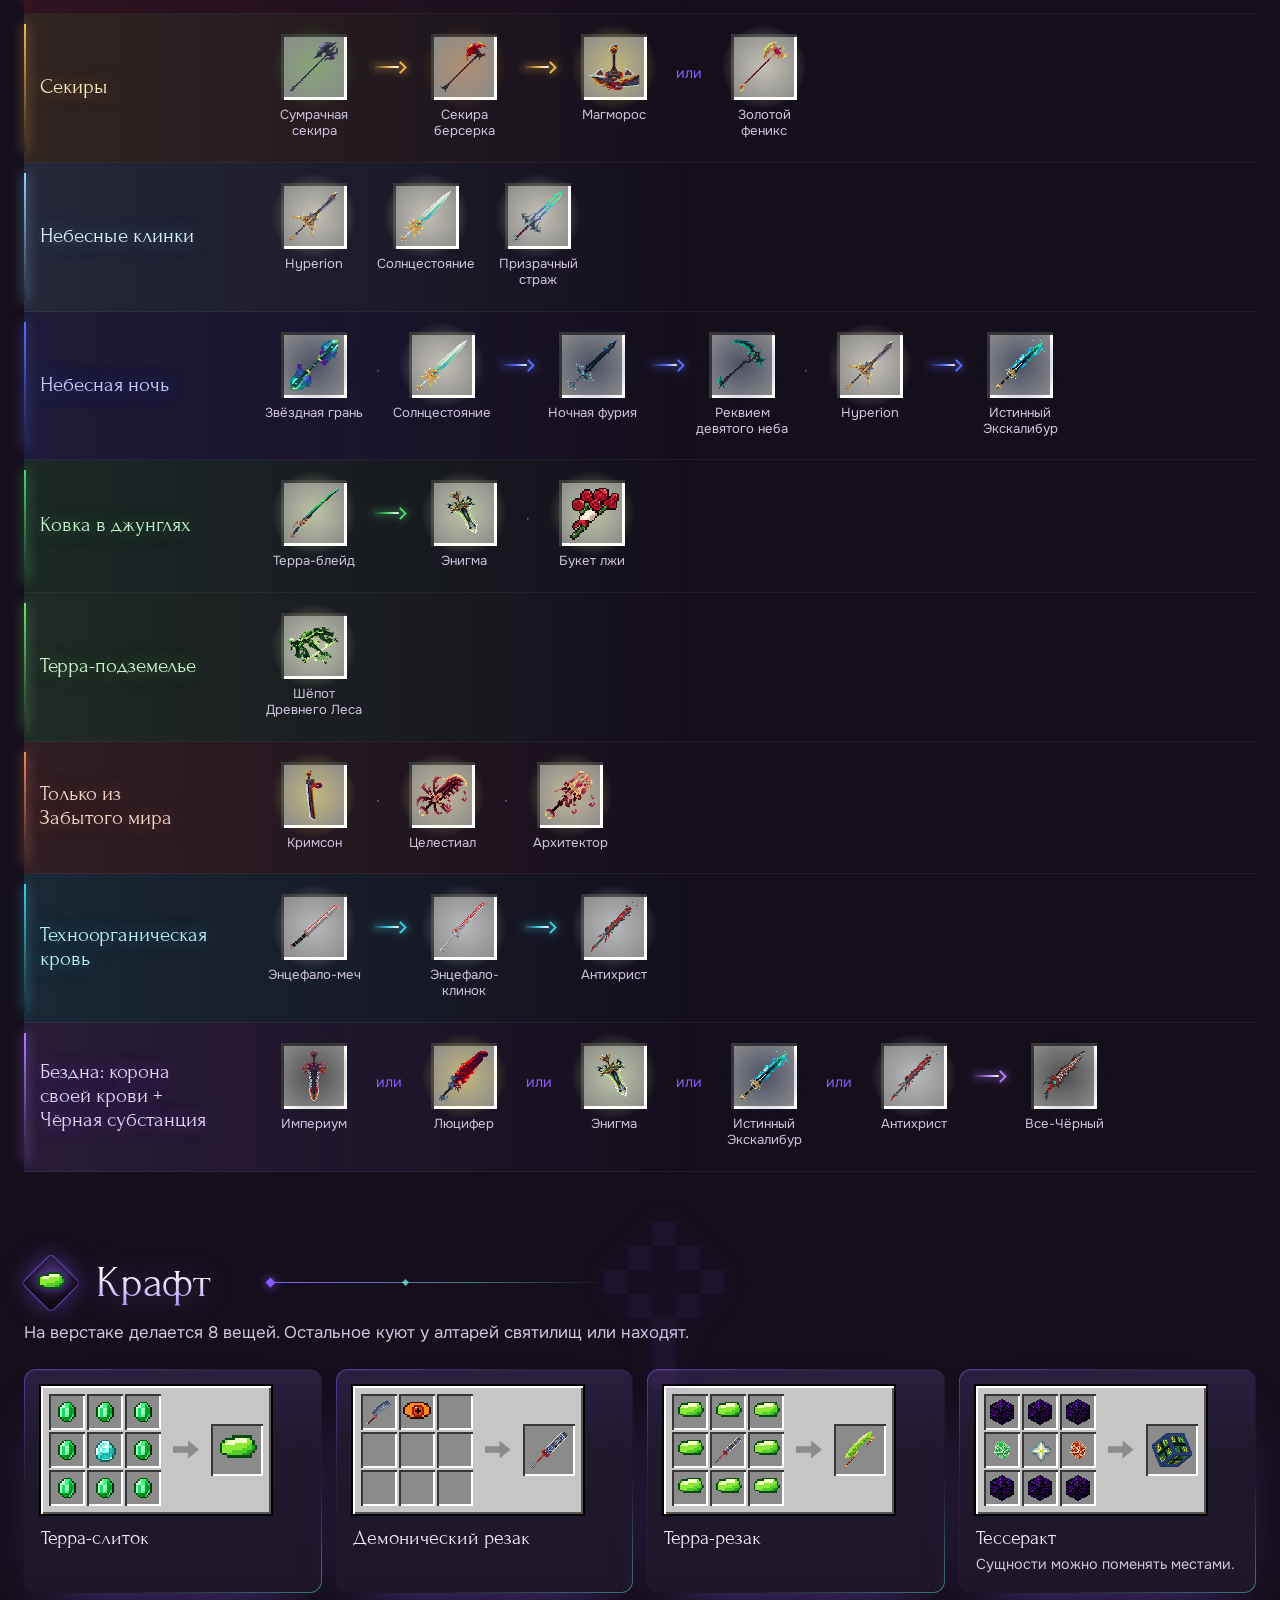
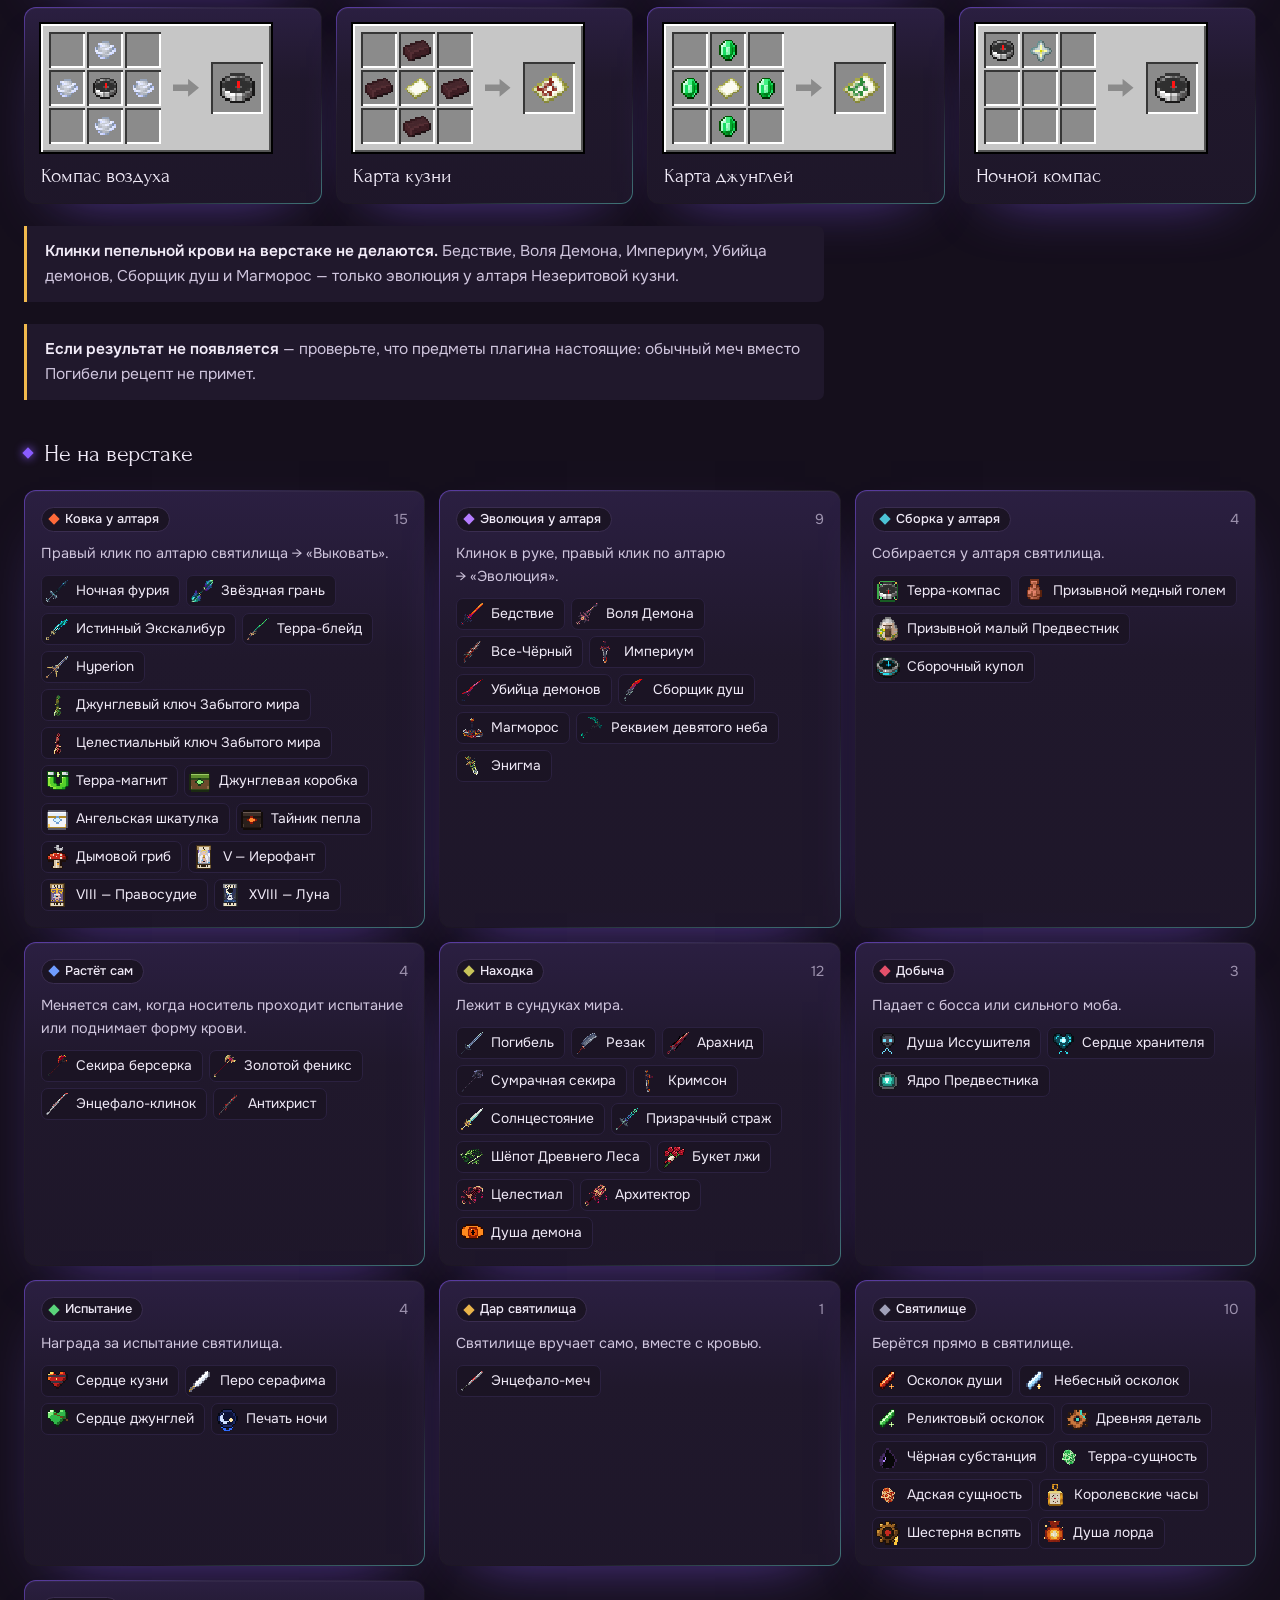
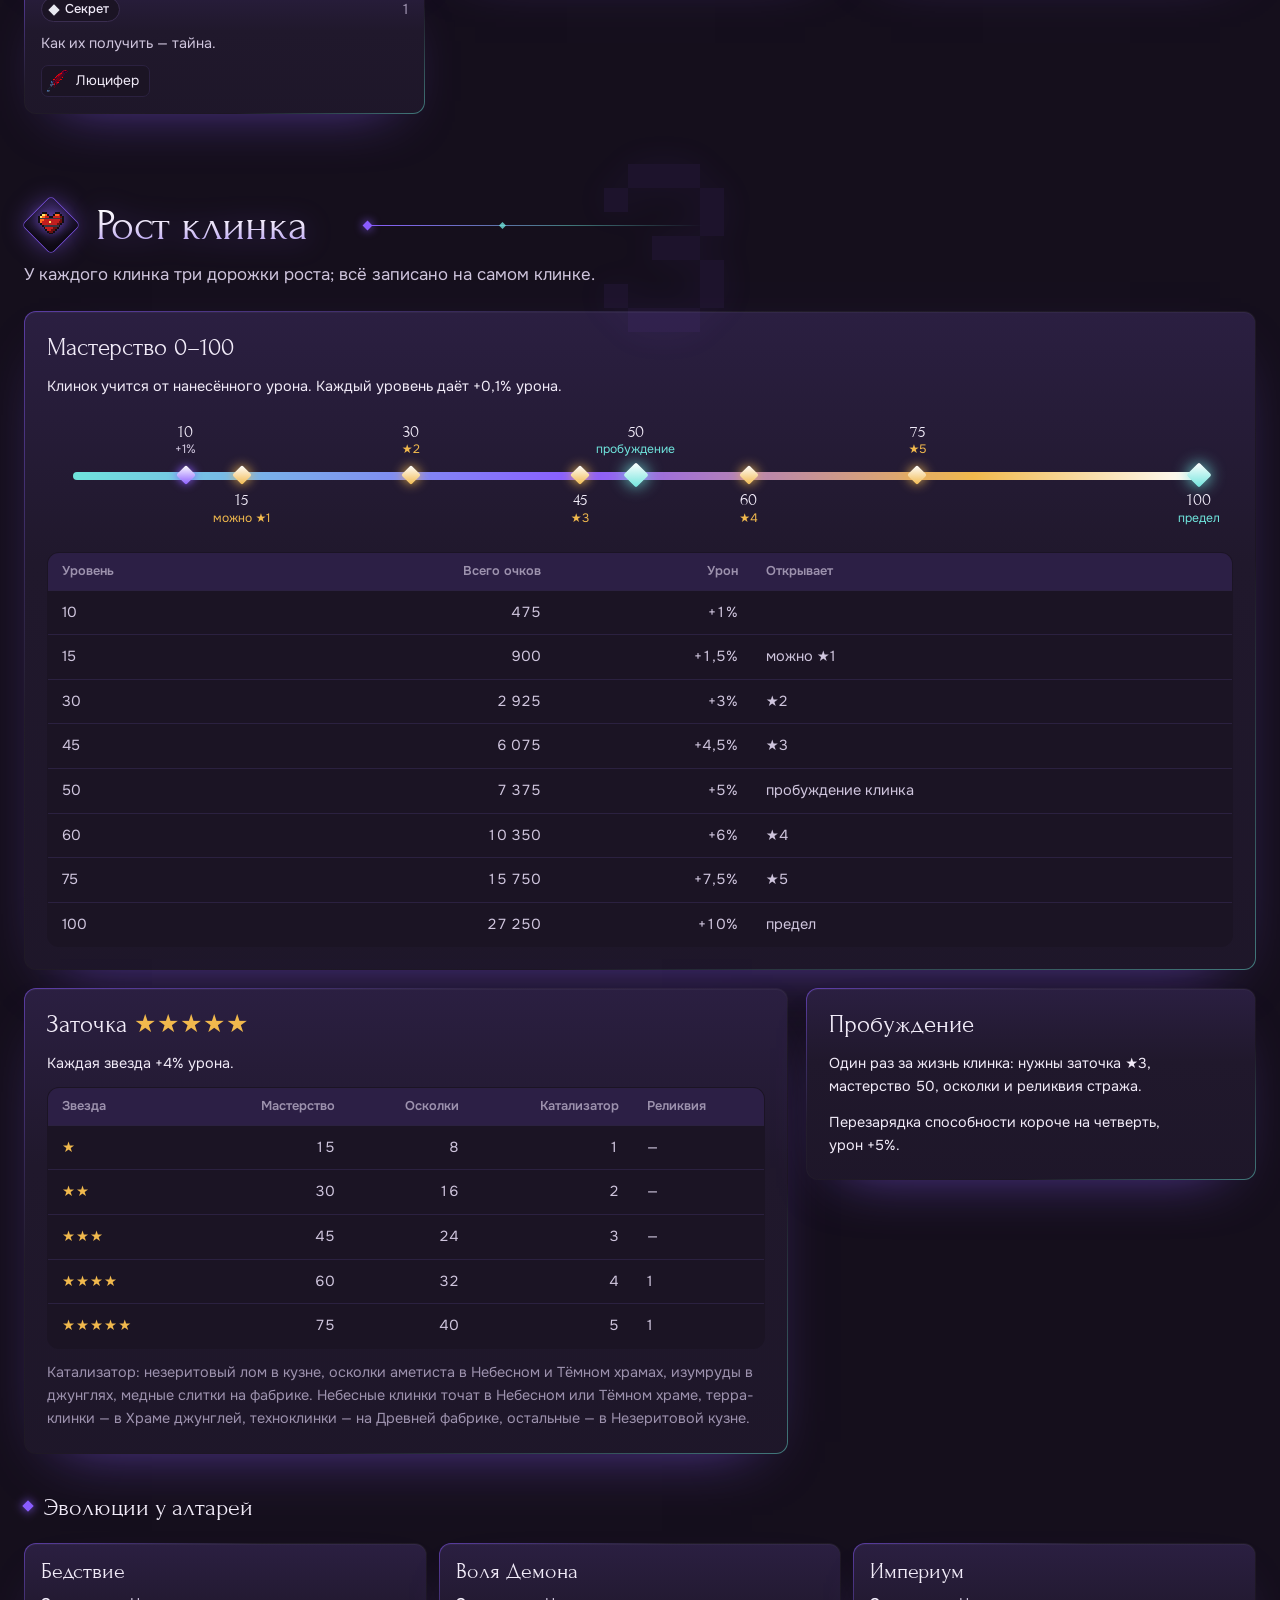
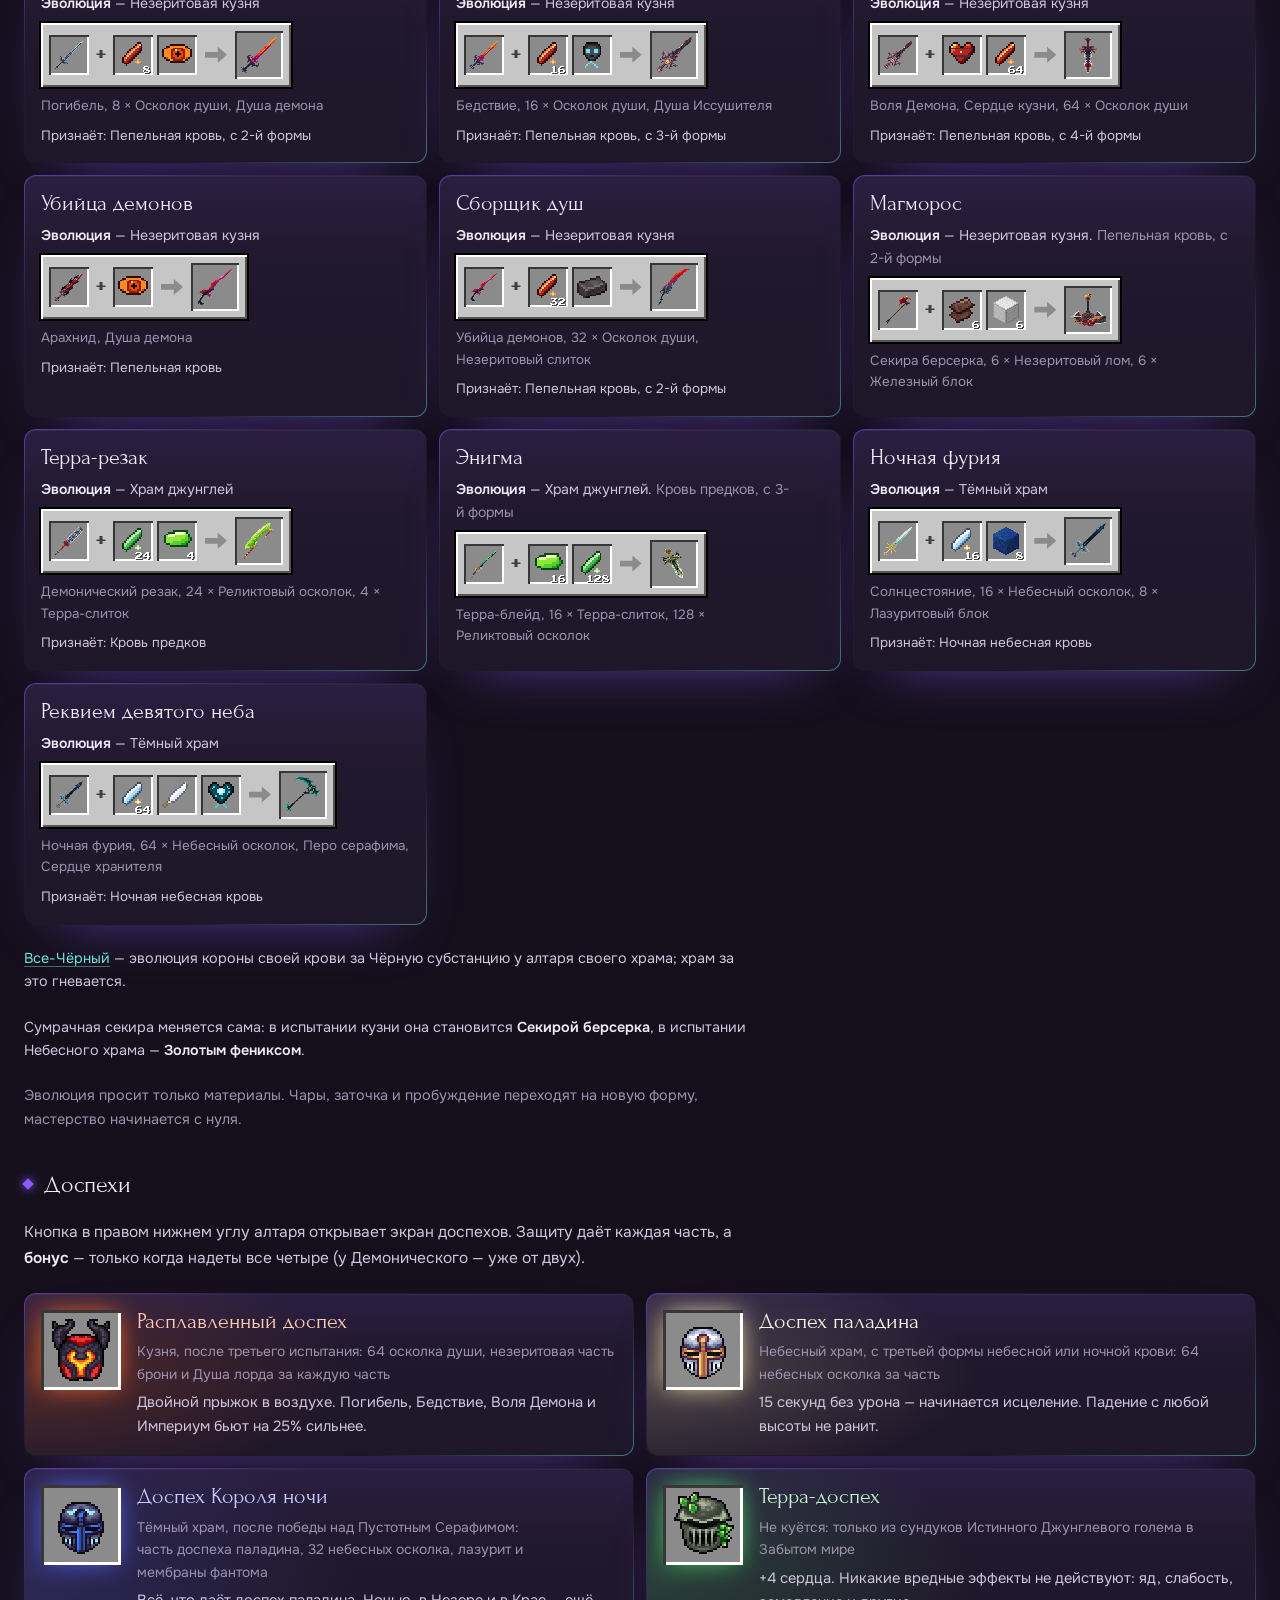
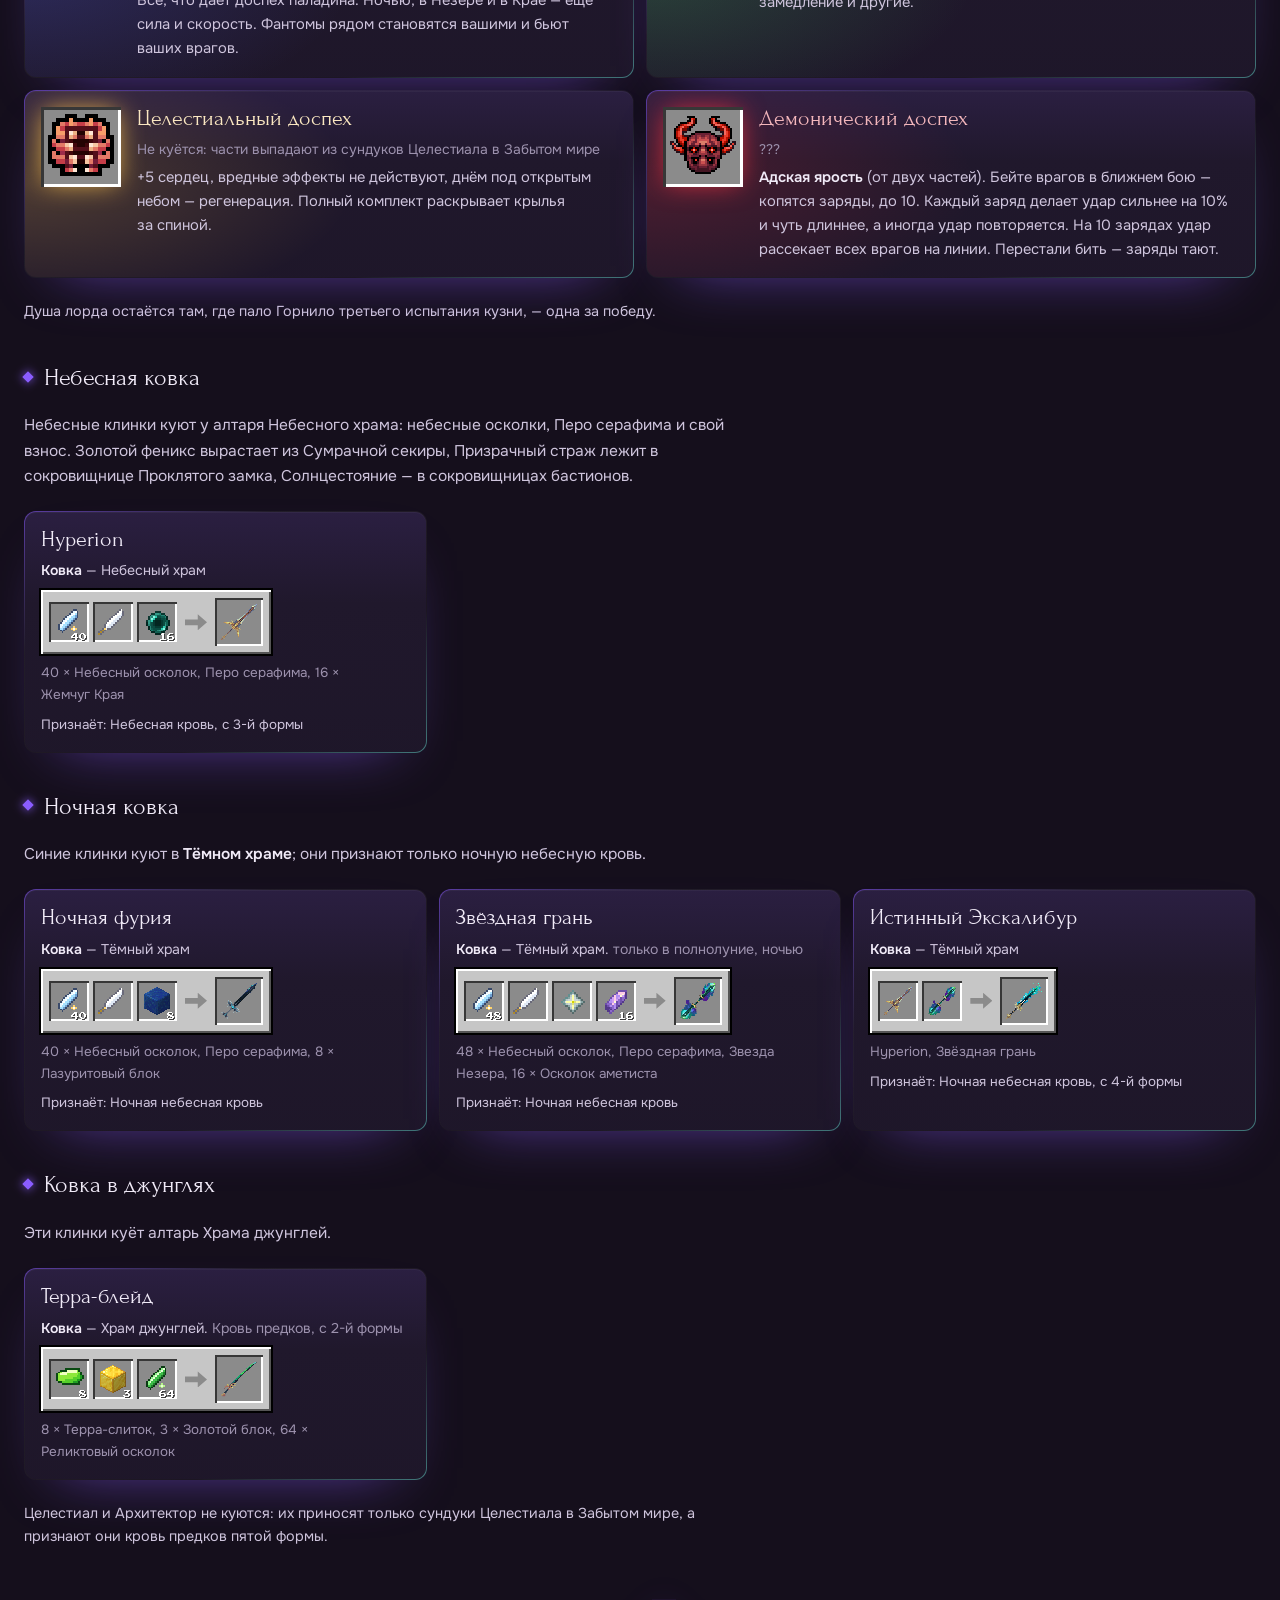
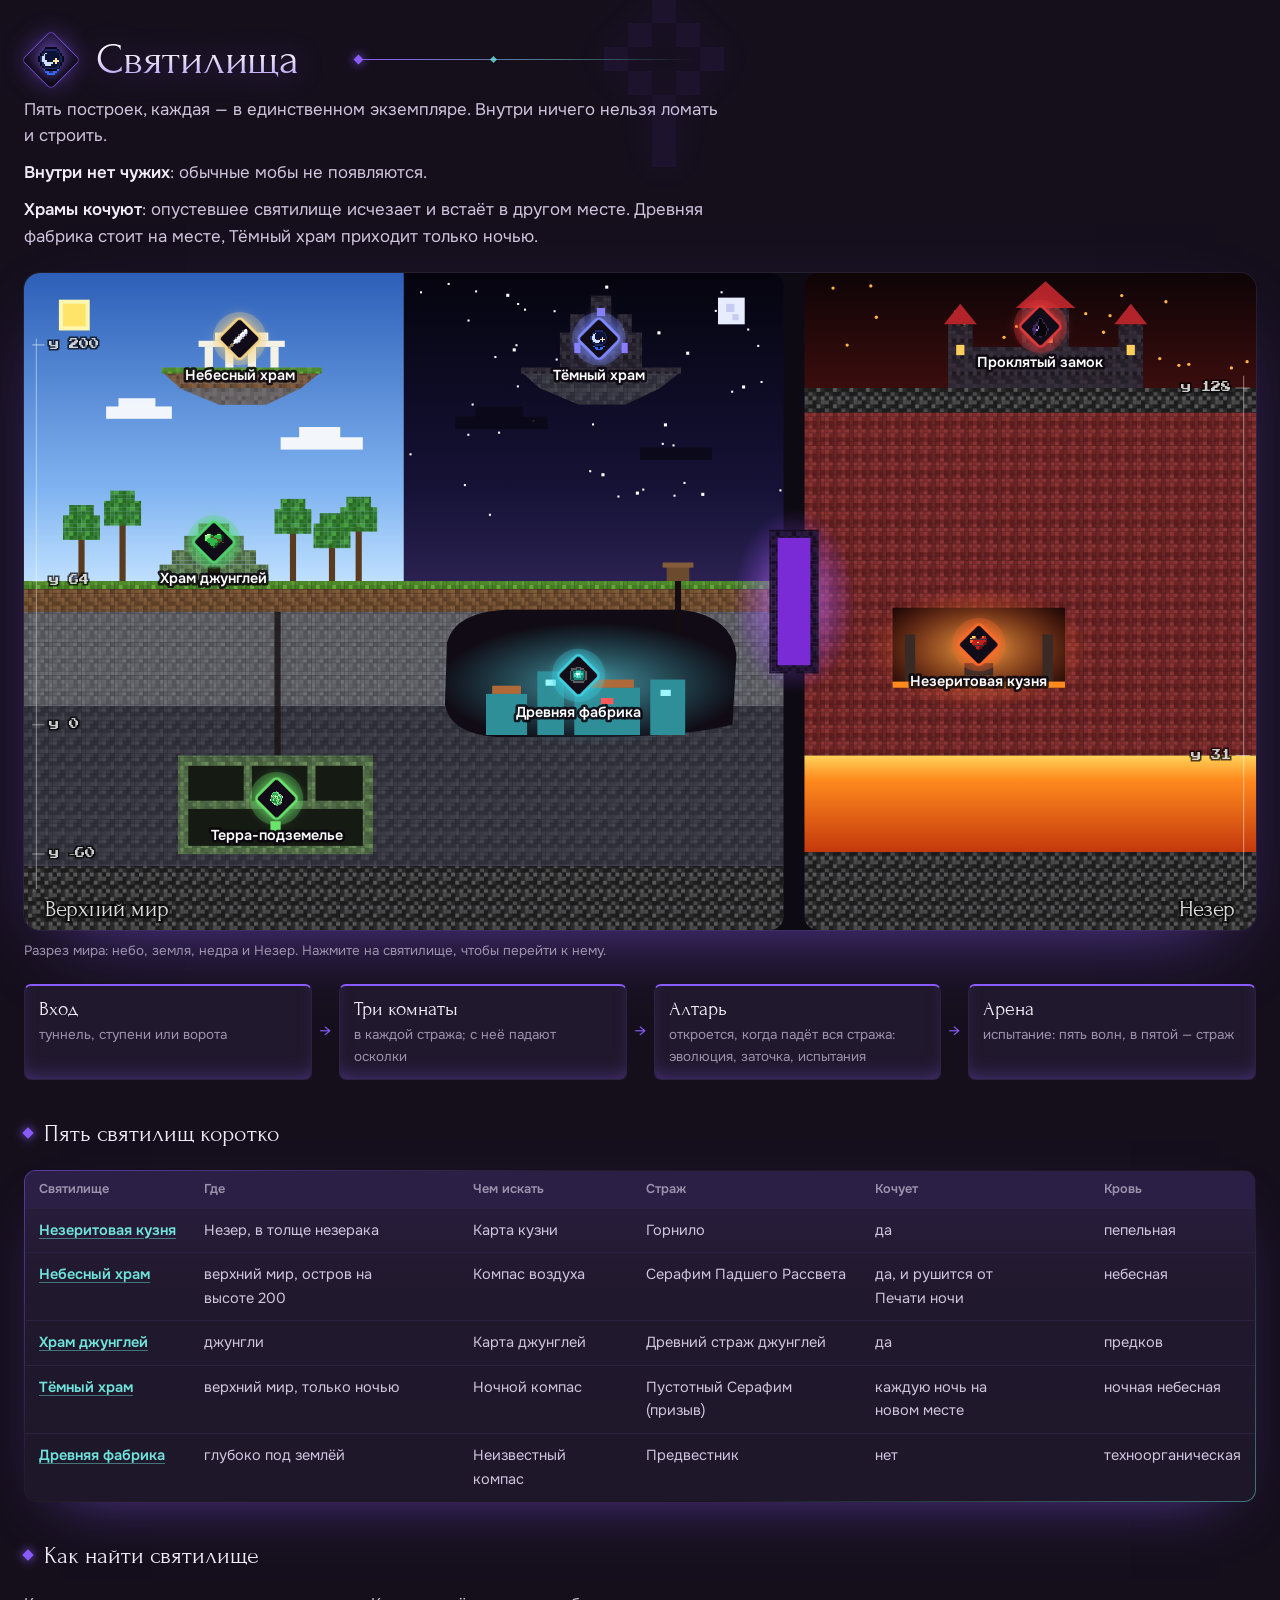
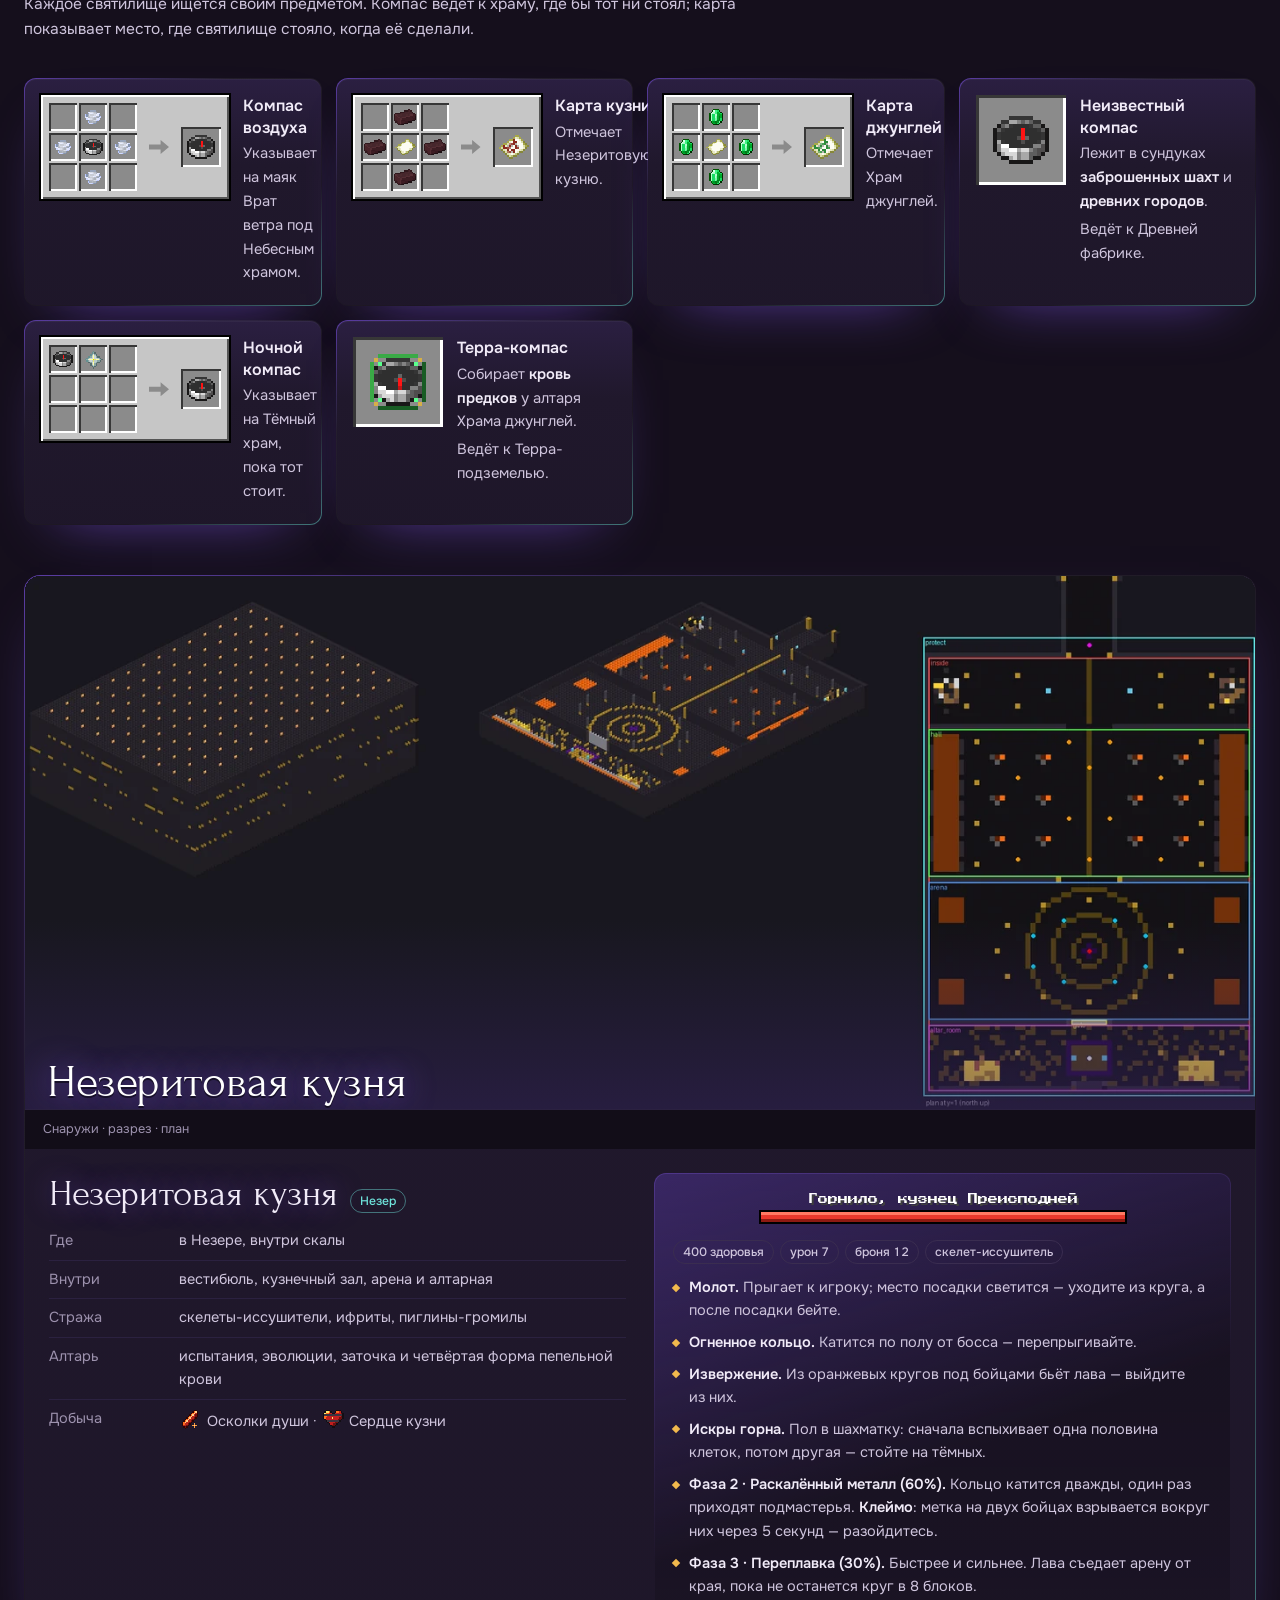
==== commit 41460221: "Вики открывается без интернета: service worker, свежая версия при сети Co-Authored-By: Claude Opus 5" ====
--- a/index.html
+++ b/index.html
@@ -36,6 +36,7 @@
   <link rel="stylesheet" crossorigin href="./styles/index.css">
   <link rel="apple-touch-icon" href="assets/icon-180.png">
   <link rel="manifest" href="manifest.webmanifest">
+  <script>if ('serviceWorker' in navigator) addEventListener('load', () => navigator.serviceWorker.register('sw.js').catch(() => {}))</script>
 </head>
 <style>
   /* Until the codex has mounted - a moment on a slow phone - the page is not a blank: Vue replaces all of it. */
--- a/styles/index.css
+++ b/styles/index.css
@@ -156,9 +156,9 @@
 .tlore { margin-top: 6px; display: grid; gap: 1px; }
 .tlore .gap { height: 7px; }
 .tlore em { font-style: italic; }
-.tstats { margin-top: 8px; color: #555; }
+.tstats { margin-top: 8px; color: #808080; }
 .tstats b { color: #aaa; font-weight: 400; }
-.trar { margin-top: 6px; color: #555; }
+.trar { margin-top: 6px; color: #808080; }
 .trar .paint { font-weight: 600; }
 .slot { width: 80px; height: 80px; flex: none; padding: 7px; background: var(--slot); box-shadow: inset 3px 3px 0 var(--slot-lo), inset -3px -3px 0 var(--slot-hi); display: grid; place-items: center; }
 .slot img { width: 100%; height: 100%; image-rendering: pixelated; }
@@ -197,6 +197,8 @@
 
 /* --- weapons: the lines ---------------------------------------------------------------------- */
 .filters { display: flex; flex-wrap: wrap; gap: 6px; }
+.chip-count { margin-left: 7px; font-size: .78em; font-variant-numeric: tabular-nums; color: var(--muted); }
+.chip[aria-pressed=true] .chip-count { color: inherit; opacity: .75; }
 .chip { font: 500 .86rem var(--body); padding: 6px 13px; border-radius: 999px; border: 1px solid var(--line); background: transparent; color: var(--ink-2); cursor: pointer; }
 .chip:hover { border-color: var(--muted); color: var(--ink); }
 .chip[aria-pressed="true"] { background: var(--soul-soft); border-color: var(--soul-line); color: var(--ink); }
@@ -205,6 +207,8 @@
 .line-title { font-size: 1.3rem; color: var(--ink); }
 .line-row, .chain-row { display: flex; flex-wrap: wrap; align-items: flex-start; gap: 2px 4px; }
 .chain-row { align-items: center; }
+.chain-step { display: inline-flex; align-items: center; gap: 4px; }
+.line-row .chain-step { align-items: flex-start; gap: 2px 4px; }
 .arrow { color: var(--soul); font-size: .9rem; padding: 0 4px; margin-top: 34px; }
 .chain-row .arrow { margin-top: 0; }
 .inventory { display: grid; grid-template-columns: repeat(auto-fill, minmax(420px, 1fr)); gap: 14px; align-items: start; }
@@ -218,6 +222,7 @@
 .inspect-veil { position: absolute; inset: 0; background: rgba(9, 5, 14, .62); backdrop-filter: blur(2px); }
 .inspect { position: absolute; top: 0; right: 0; bottom: 0; width: min(500px, 100vw); overflow-y: auto; overscroll-behavior: contain; background: var(--bg-2); border-left: 1px solid var(--line); padding: 26px 24px 40px; box-shadow: -24px 0 60px rgba(0, 0, 0, .45); }
 .inspect:focus { outline: none; }
+.inspect-grab { display: none; }
 .inspect-close { position: sticky; top: 0; float: right; z-index: 2; width: 36px; height: 36px; margin: -8px -6px 0 8px; display: grid; place-items: center; border: 1px solid var(--line); border-radius: 50%; background: var(--surface); color: var(--ink-2); cursor: pointer; }
 .inspect-close:hover { color: var(--ink); border-color: var(--muted); }
 .inspect-close svg { width: 13px; height: 13px; }
@@ -239,7 +244,19 @@
 .card dl { margin: 0; display: grid; gap: 8px; }
 
 /* --- tables --------------------------------------------------------------------------------- */
-.tbl { overflow-x: auto; background: var(--surface); border: 1px solid var(--line-soft); border-radius: var(--r-box); }
+.tbl { overflow-x: auto; background: var(--surface); border: 1px solid var(--line-soft); border-radius: var(--r-box); overscroll-behavior-x: contain; }
+/* A table wider than its box fades out on the side it goes on past (main.js marks which). */
+.tbl.more-right { mask-image: linear-gradient(to left, transparent, #000 44px); }
+.tbl.more-left:not(:has(tbody th[scope=row])) { mask-image: linear-gradient(to right, transparent, #000 44px); }
+.tbl.more-left.more-right:not(:has(tbody th[scope=row])) { mask-image: linear-gradient(to right, transparent, #000 44px calc(100% - 44px), transparent); }
+/* On a phone the row names stay put while the rest scrolls under them. */
+@media (max-width: 640px) {
+  .tbl:has(tbody th[scope=row]) tbody th, .tbl:has(tbody th[scope=row]) thead th:first-child { position: sticky; left: 0; z-index: 1; box-shadow: 1px 0 0 var(--line-soft); }
+  .tbl:has(tbody th[scope=row]) tbody th { background: var(--surface); white-space: normal; min-width: 7.5em; max-width: 9.5em; }
+  th, td { padding: 9px 11px; }
+  td { min-width: 8em; }
+  td.num, th.num { min-width: 0; }
+}
 table { border-collapse: collapse; width: 100%; font-size: .91rem; }
 th, td { text-align: left; padding: 10px 14px; border-bottom: 1px solid var(--line-soft); vertical-align: top; }
 thead th { font: 600 .8rem/1.3 var(--body); color: var(--muted); background: var(--bg-2); white-space: nowrap; }
@@ -446,6 +463,8 @@
   .inv-group { padding: 12px 8px 8px; }
   .arrow { padding: 0 1px; }
   .inspect { top: auto; width: 100%; max-height: 88dvh; border-left: 0; border-top: 1px solid var(--line); border-radius: 16px 16px 0 0; padding: 22px 16px 32px; }
+  .inspect-grab { display: block; position: sticky; top: -14px; width: 44px; height: 5px; margin: -12px auto 10px; border-radius: 3px; background: var(--line); z-index: 3; }
+  .inspect { transition: transform .22s cubic-bezier(.2, .8, .2, 1); overscroll-behavior-y: contain; }
   .inspect-enter-from .inspect, .inspect-leave-to .inspect { transform: translateY(60px); }
   .card-top { grid-template-columns: minmax(0, 1fr); padding-right: 0; }
   .card-top .slot { width: 64px; height: 64px; }
@@ -588,6 +607,8 @@
 /* --- the foot of the page: the codex, its sections in columns, the credits ----------------------- */
 .sitefoot { margin-top: 96px; border-top: 1px solid var(--line-soft); background: linear-gradient(180deg, rgba(20, 14, 30, 0) 0%, rgba(12, 8, 18, .72) 100%); color: var(--muted); font-size: .86rem; }
 .sitefoot-in { max-width: 1320px; margin: 0 auto; padding: 48px max(24px, env(safe-area-inset-right, 0px)) 32px max(24px, env(safe-area-inset-left, 0px)); display: grid; grid-template-columns: minmax(0, 1.6fr) repeat(3, minmax(0, 1fr)); gap: 32px 40px; }
+.sitefoot-gh a { display: inline-flex; align-items: center; gap: 7px; color: var(--ink-2); text-decoration: none; }
+.sitefoot-gh a:hover, .sitefoot-gh a:focus-visible { color: var(--ink); text-decoration: underline; text-underline-offset: 3px; }
 .sitefoot-brand p { margin: 12px 0 0; max-width: 46ch; line-height: 1.6; }
 .sitefoot-name { display: inline-flex; align-items: center; gap: 10px; color: var(--ink); text-decoration: none; font-family: Forum, serif; font-size: 1.35rem; }
 .sitefoot-name img { image-rendering: pixelated; }
@@ -626,9 +647,20 @@
 .rchip[aria-pressed="true"], .bchip[aria-pressed="true"] { border-color: var(--soul-line); background: var(--soul-soft); color: var(--ink); }
 .rchip-swatch { width: 14px; height: 14px; border-radius: 4px; flex: none; box-shadow: inset 0 0 0 1px rgba(255, 255, 255, .25); }
 .rchip .paint { font-weight: 600; }
-.cat-count { display: flex; gap: 14px; align-items: baseline; font-size: .85rem; color: var(--muted); font-variant-numeric: tabular-nums; }
+.cat-link { margin-left: auto; }
+.facet { margin-left: 7px; font: 500 .74em/1 var(--body); font-variant-numeric: tabular-nums; color: var(--muted); -webkit-text-fill-color: var(--muted); }
+[aria-pressed=true] > .facet { color: inherit; -webkit-text-fill-color: currentColor; opacity: .75; }
+.rchip.none, .bchip.none { opacity: .45; }
+.cat-order { display: inline-flex; align-items: center; gap: 8px; color: var(--muted); }
+.cat-order select { font: 500 .84rem var(--body); color: var(--ink); background: var(--bg-2); border: 1px solid var(--line); border-radius: 8px; padding: 5px 28px 5px 10px; cursor: pointer; appearance: none;
+  background-image: linear-gradient(45deg, transparent 50%, var(--ink-2) 50%), linear-gradient(135deg, var(--ink-2) 50%, transparent 50%);
+  background-position: right 13px center, right 8px center; background-size: 5px 5px; background-repeat: no-repeat; }
+.cat-order select:hover { border-color: color-mix(in srgb, var(--soul) 50%, var(--line)); }
+.cat-count { display: flex; flex-wrap: wrap; gap: 8px 14px; align-items: center; font-size: .85rem; color: var(--muted); font-variant-numeric: tabular-nums; }
 .cat-grid { display: grid; grid-template-columns: repeat(auto-fill, minmax(58px, 1fr)); gap: 4px; padding: 10px; background: #2b2b2b; border: 2px solid #000; box-shadow: inset 0 0 0 2px #5a5a5a; }
 .cat-grid:focus-visible { outline: 2px solid var(--focus); outline-offset: 3px; }
+.catsep { grid-column: 1 / -1; padding: 10px 2px 2px; font: 600 .7rem/1 var(--body); letter-spacing: .08em; text-transform: uppercase; color: #cfcfcf; border-top: 2px solid #1c1c1c; margin-top: 4px; }
+.catsep.first { border-top: 0; margin-top: 0; padding-top: 2px; }
 .catslot { position: relative; aspect-ratio: 1; border: 0; padding: 7px; cursor: pointer; background: #8b8b8b; box-shadow: inset 2px 2px 0 #373737, inset -2px -2px 0 #fff; }
 .catslot img { width: 100%; height: 100%; display: block; image-rendering: pixelated; }
 .catslot:hover { background: #a3a3a3; }
@@ -687,6 +719,34 @@
   .sec-title h2, .sec-title h2 * { color: #14101a !important; -webkit-text-fill-color: #14101a !important; background: none !important; filter: none !important; }
   .cat-filters, .cat-search, input, .seg, .text-btn, .cv-more { display: none !important; }
 }
+
+/* The keys help */
+.keys { padding: 0; border: 1px solid var(--line); border-radius: 14px; background: var(--bg-2); color: var(--ink); width: min(460px, calc(100vw - 32px)); max-height: calc(100dvh - 48px); box-shadow: 0 30px 80px rgba(0, 0, 0, .55); }
+.keys::backdrop { background: rgba(8, 5, 12, .62); backdrop-filter: blur(3px); }
+.keys[open] { animation: keys-in .18s cubic-bezier(.2, .8, .2, 1); }
+@keyframes keys-in { from { opacity: 0; transform: translateY(8px) scale(.98); } }
+@media (prefers-reduced-motion: reduce) { .keys[open] { animation: none; } }
+.keys-box { padding: 20px 22px 22px; }
+.keys-head { display: flex; align-items: center; justify-content: space-between; margin-bottom: 6px; }
+.keys-head h2 { font-size: 1.6rem; }
+.keys-close { width: 34px; height: 34px; border: 1px solid var(--line); border-radius: 8px; background: transparent; color: var(--ink-2); cursor: pointer; font-size: .95rem; }
+.keys-close:hover { background: var(--line-soft); color: var(--ink); }
+.keys-group { margin-top: 14px; }
+.keys-group h3 { font: 600 .74rem/1 var(--body); letter-spacing: .08em; text-transform: uppercase; color: var(--muted); margin-bottom: 6px; }
+.keys dl { margin: 0; }
+.keys-row { display: flex; align-items: center; justify-content: space-between; gap: 16px; padding: 7px 0; border-bottom: 1px solid var(--line-soft); }
+.keys-row:last-child { border-bottom: 0; }
+.keys dt { display: flex; gap: 4px; align-items: center; flex: none; color: var(--muted); }
+.keys dd { margin: 0; color: var(--ink-2); font-size: .9rem; text-align: right; }
+.sitefoot-keys { font: inherit; color: inherit; background: none; border: 0; padding: 0; cursor: pointer; text-decoration: underline; text-underline-offset: 3px; }
+.no-abil { padding: 10px 14px; border: 1px dashed var(--line); border-radius: 10px; color: var(--muted); font-size: .9rem; }
+/* Hints in two versions: for a mouse and keys, and for a finger on a screen without them. */
+.for-touch { display: none; }
+@media (hover: none) and (pointer: coarse) { .for-mouse { display: none; } .for-touch { display: inline; } }
+.card-give { display: flex; flex-wrap: wrap; align-items: center; gap: 8px 10px; margin-top: 18px; padding: 10px 12px; border-radius: 10px; background: #0b0810; border: 1px solid var(--line-soft); }
+.card-give-label { font-size: .78rem; color: var(--muted); }
+.card-give code { flex: 1 1 auto; background: none; border: 0; padding: 0; color: #80ff20; font-size: .86rem; }
+.card-give .term-copy { margin-left: 0; }
 /*
  * The enchantment over the codex.
  *
@@ -970,7 +1030,8 @@
 /* As the game paints the advancement's name: green for a task or a goal, purple for a challenge. */
 .toast .toast-title { color: #55ff55; }
 .toast.t-challenge .toast-title { color: #c76bff; }
-.adv { display: grid; grid-template-columns: minmax(0, 1fr); gap: 8px; }
+.adv { display: grid; grid-template-columns: minmax(0, 1fr); grid-template-rows: auto 1fr auto; gap: 8px; }
+.adv .cond { align-self: end; }
 .adv:hover .toast { box-shadow: inset 0 0 0 2px #8b8b8b, inset 0 0 0 4px #212121, inset 0 0 0 5px #000, 0 0 26px -8px var(--w1); }
 
 /* --- odds and ends ------------------------------------------------------------------------------------ */
@@ -1158,6 +1219,8 @@
 .term { margin: 0; border-radius: var(--r-box); overflow: hidden; background: #0b0810; box-shadow: 0 0 0 1px color-mix(in srgb, var(--w1) 40%, transparent), 0 26px 60px -36px color-mix(in srgb, var(--w1) 80%, transparent); }
 .term-bar { display: flex; align-items: center; gap: 12px; padding: 9px 14px; font: 500 .82rem var(--body); color: var(--ink-2); background: linear-gradient(180deg, #221a2e, #1a1424); border-bottom: 1px solid rgba(255, 255, 255, .06); }
 .term-dots { display: inline-flex; gap: 6px; }
+.term-copy { margin-left: auto; font: 500 .74rem/1 var(--body); color: var(--ink-2); background: rgba(255, 255, 255, .05); border: 1px solid rgba(255, 255, 255, .1); border-radius: 6px; padding: 5px 9px; cursor: pointer; transition: background-color .15s, color .15s; }
+.term-copy:hover, .term-copy:focus-visible { background: rgba(255, 255, 255, .12); color: #fff; }
 .term-dots i { width: 10px; height: 10px; border-radius: 50%; background: #ff5f57; }
 .term-dots i:nth-child(2) { background: #febc2e; }
 .term-dots i:nth-child(3) { background: #28c840; }
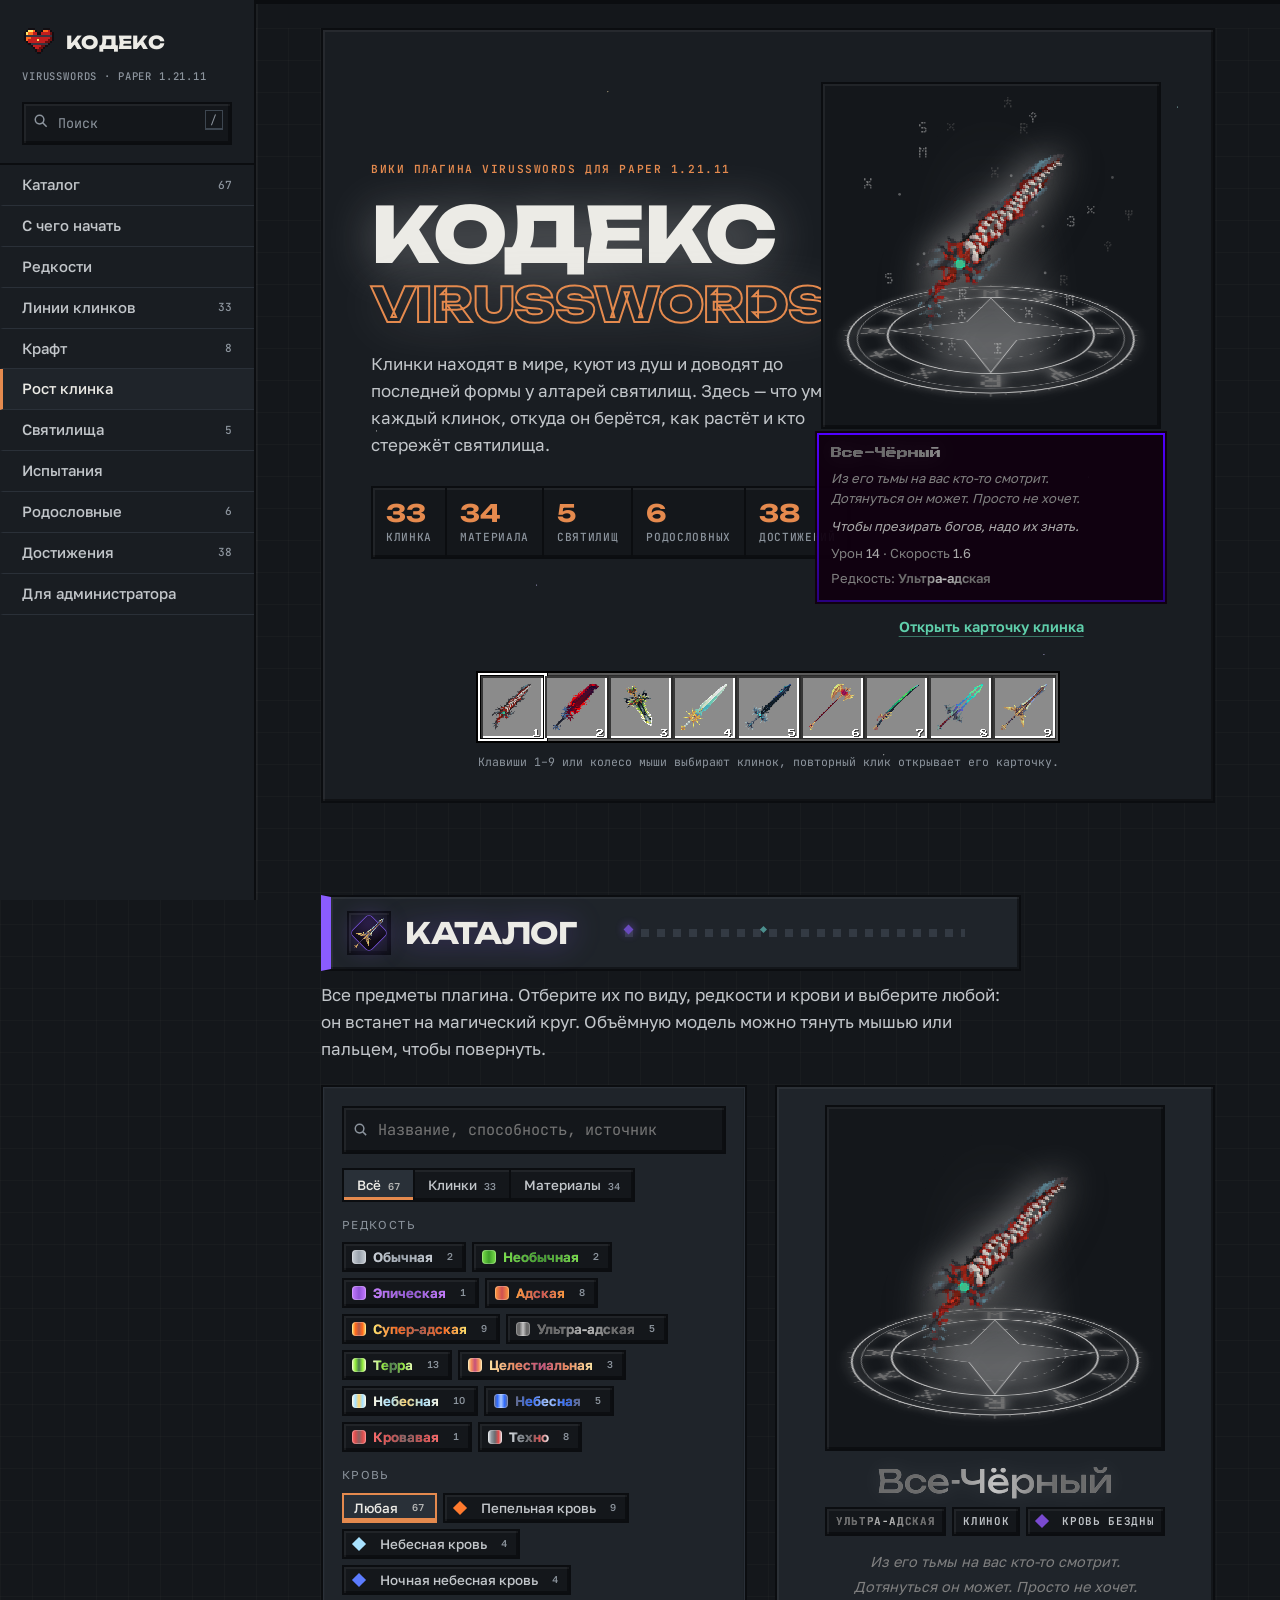
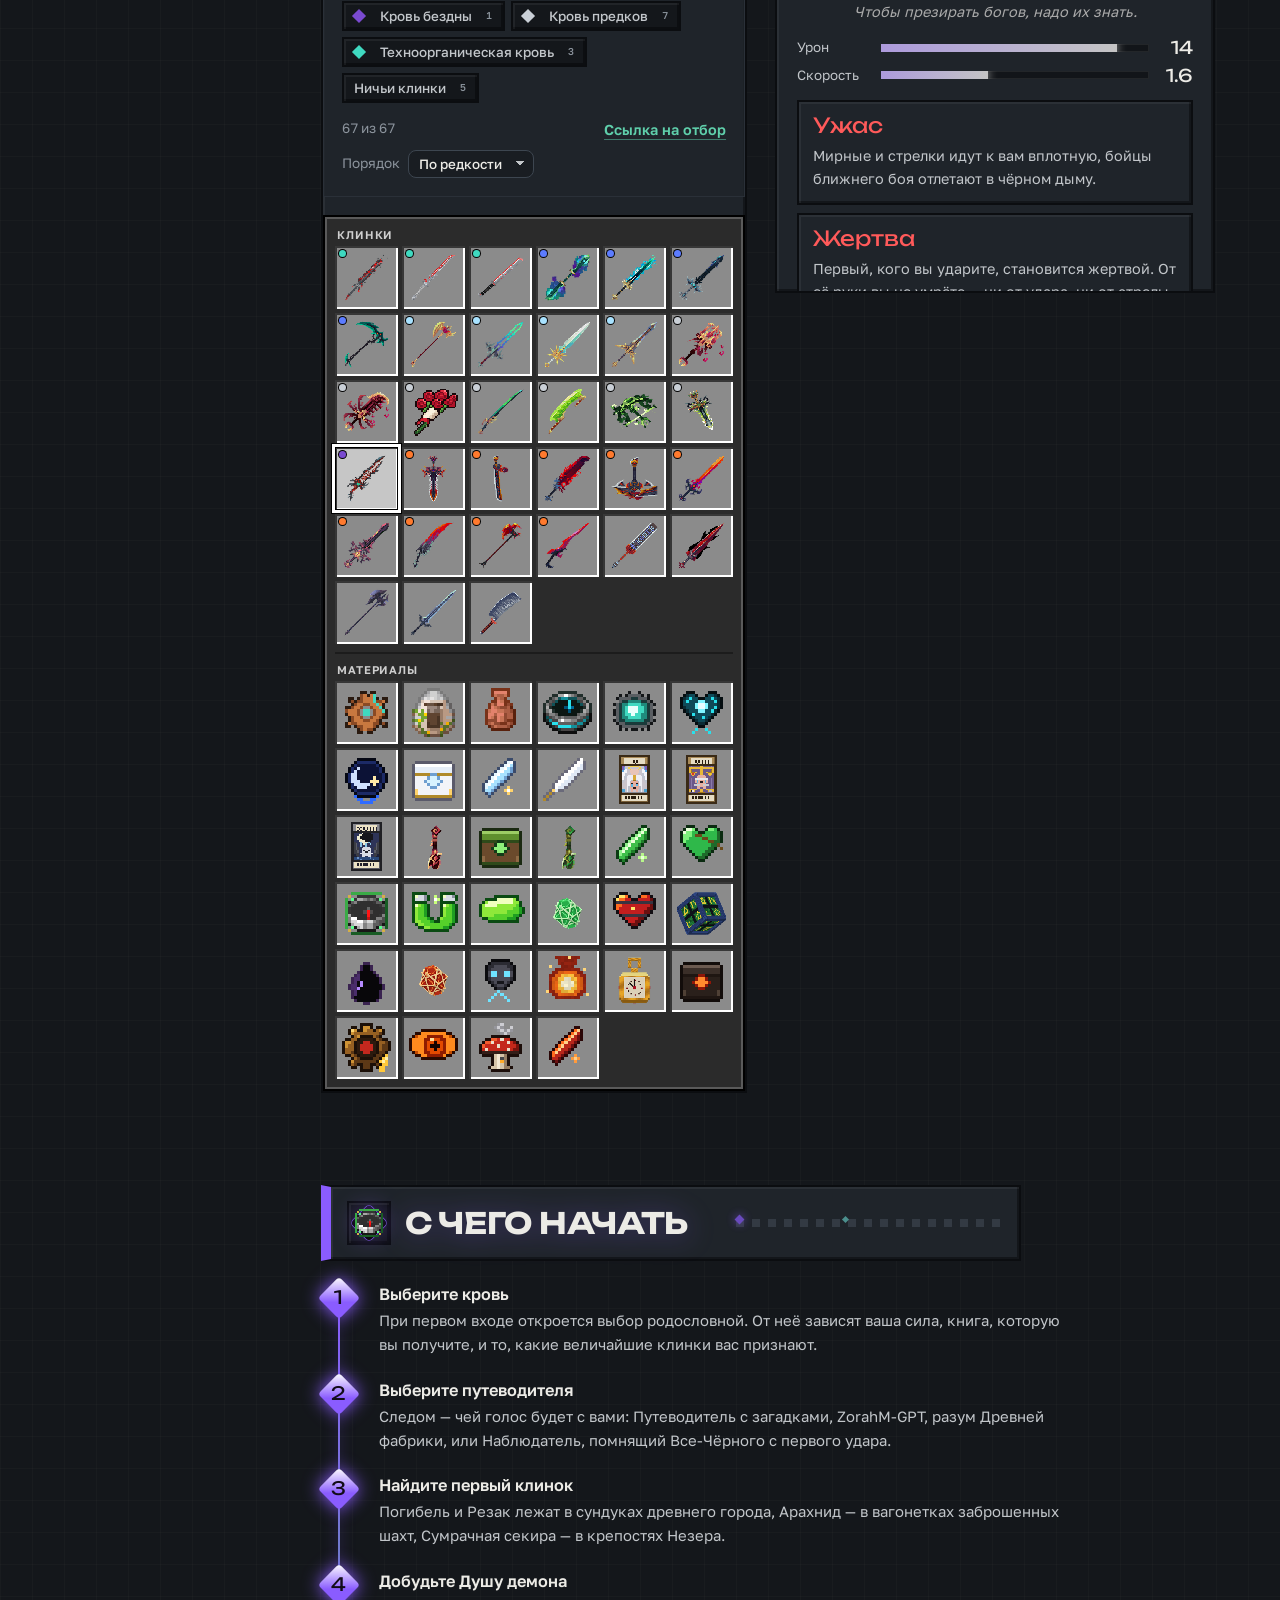
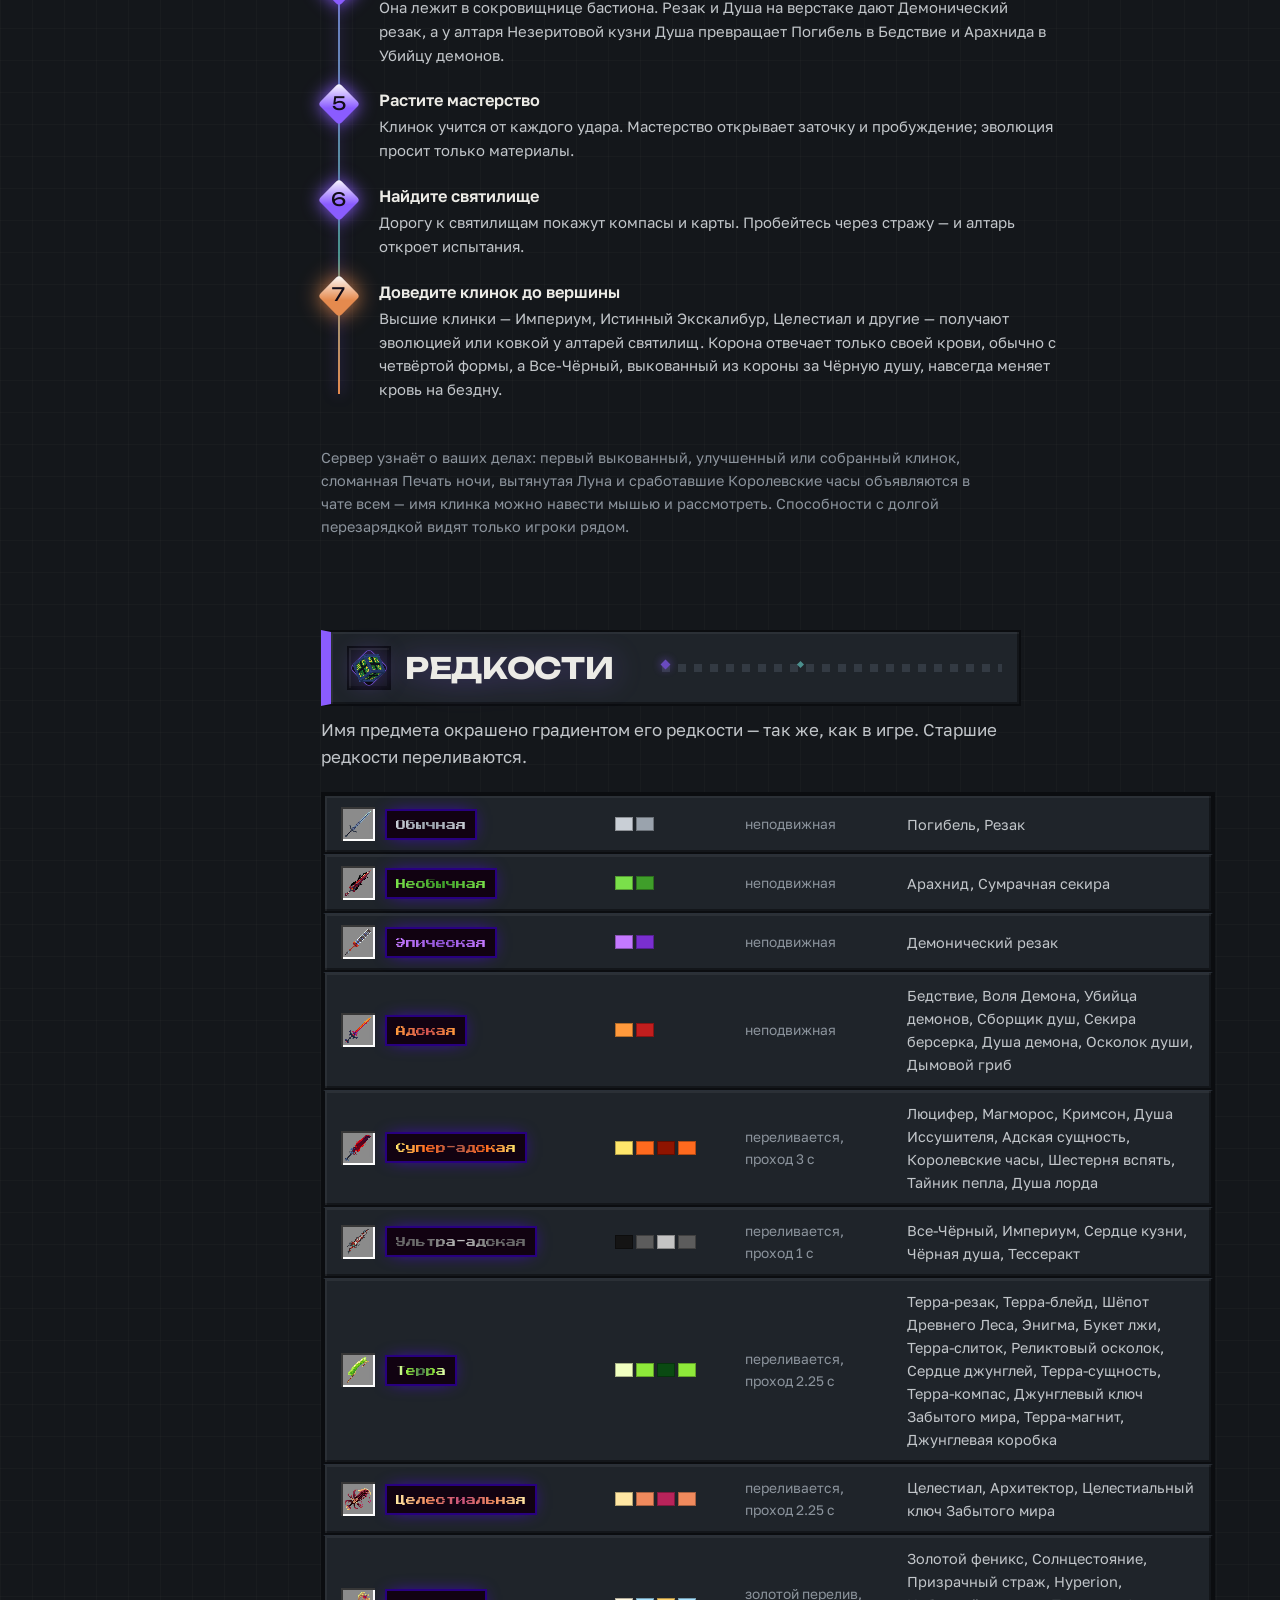
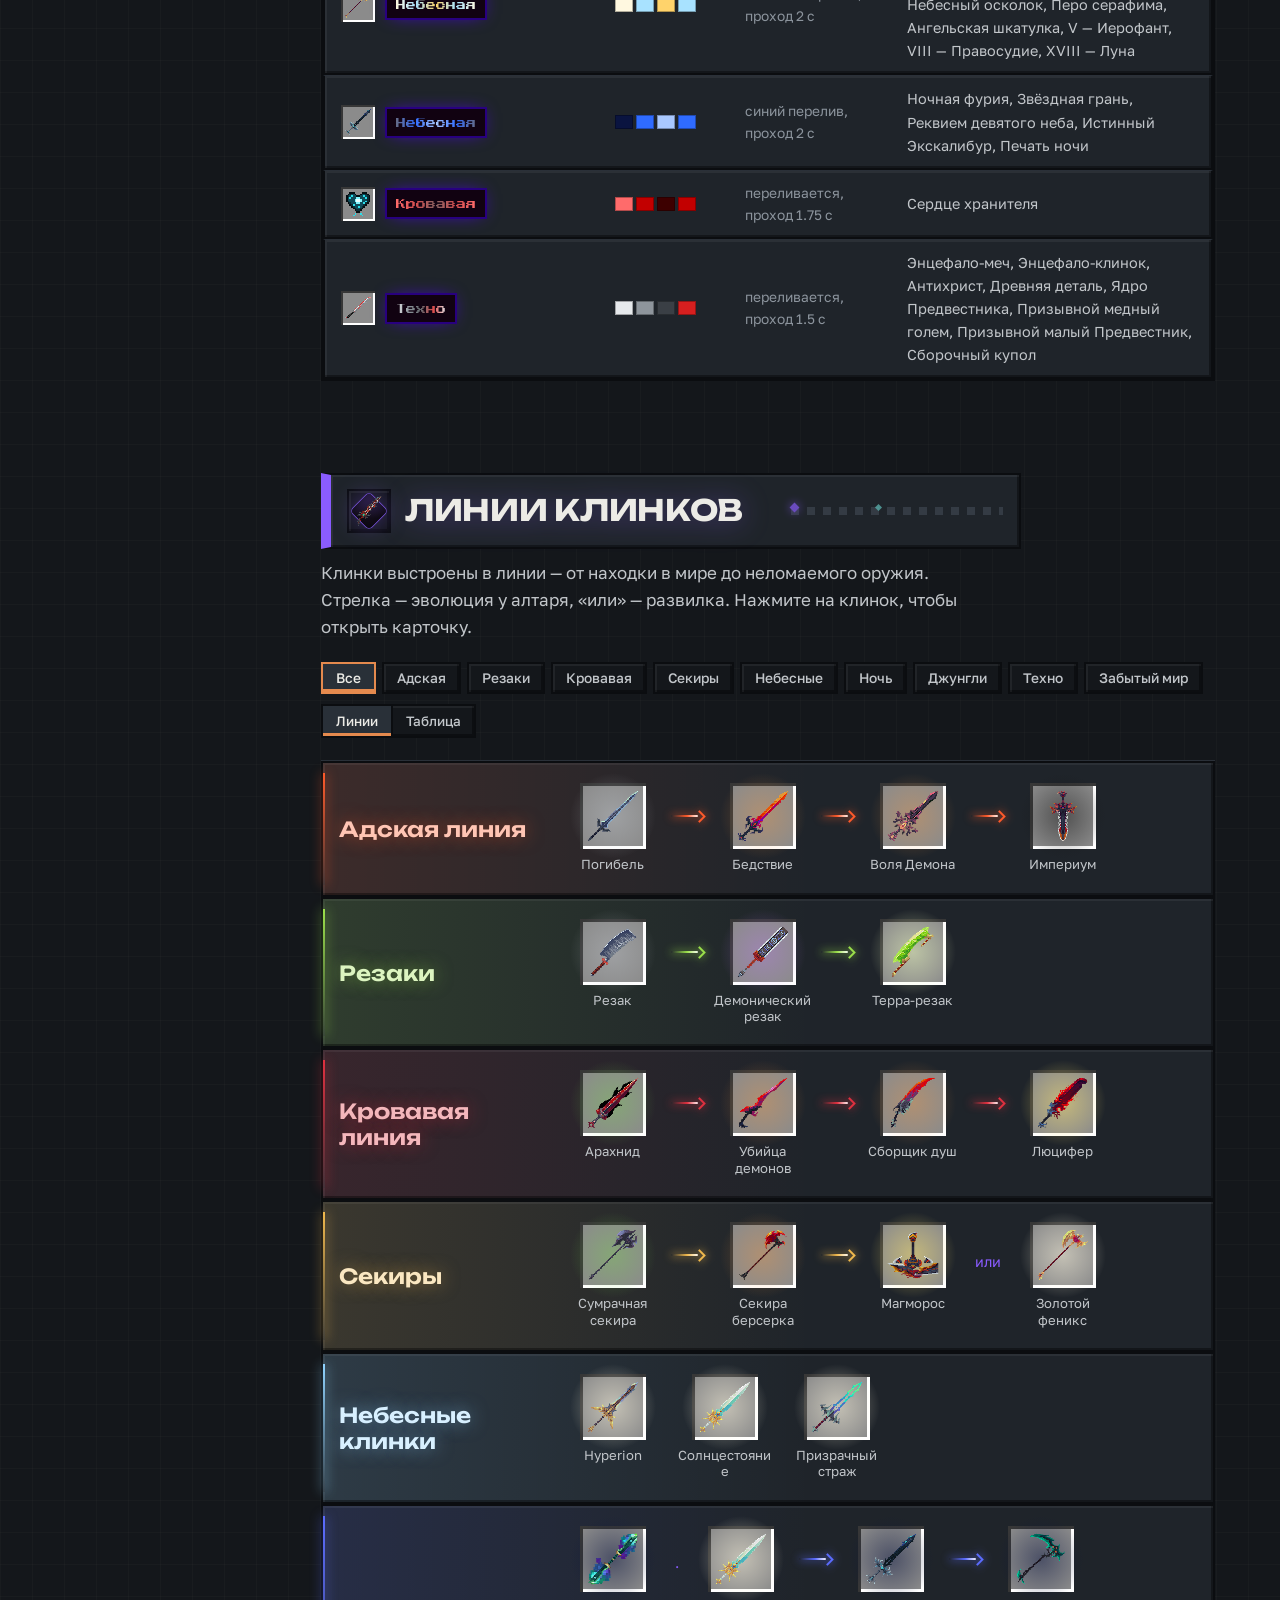
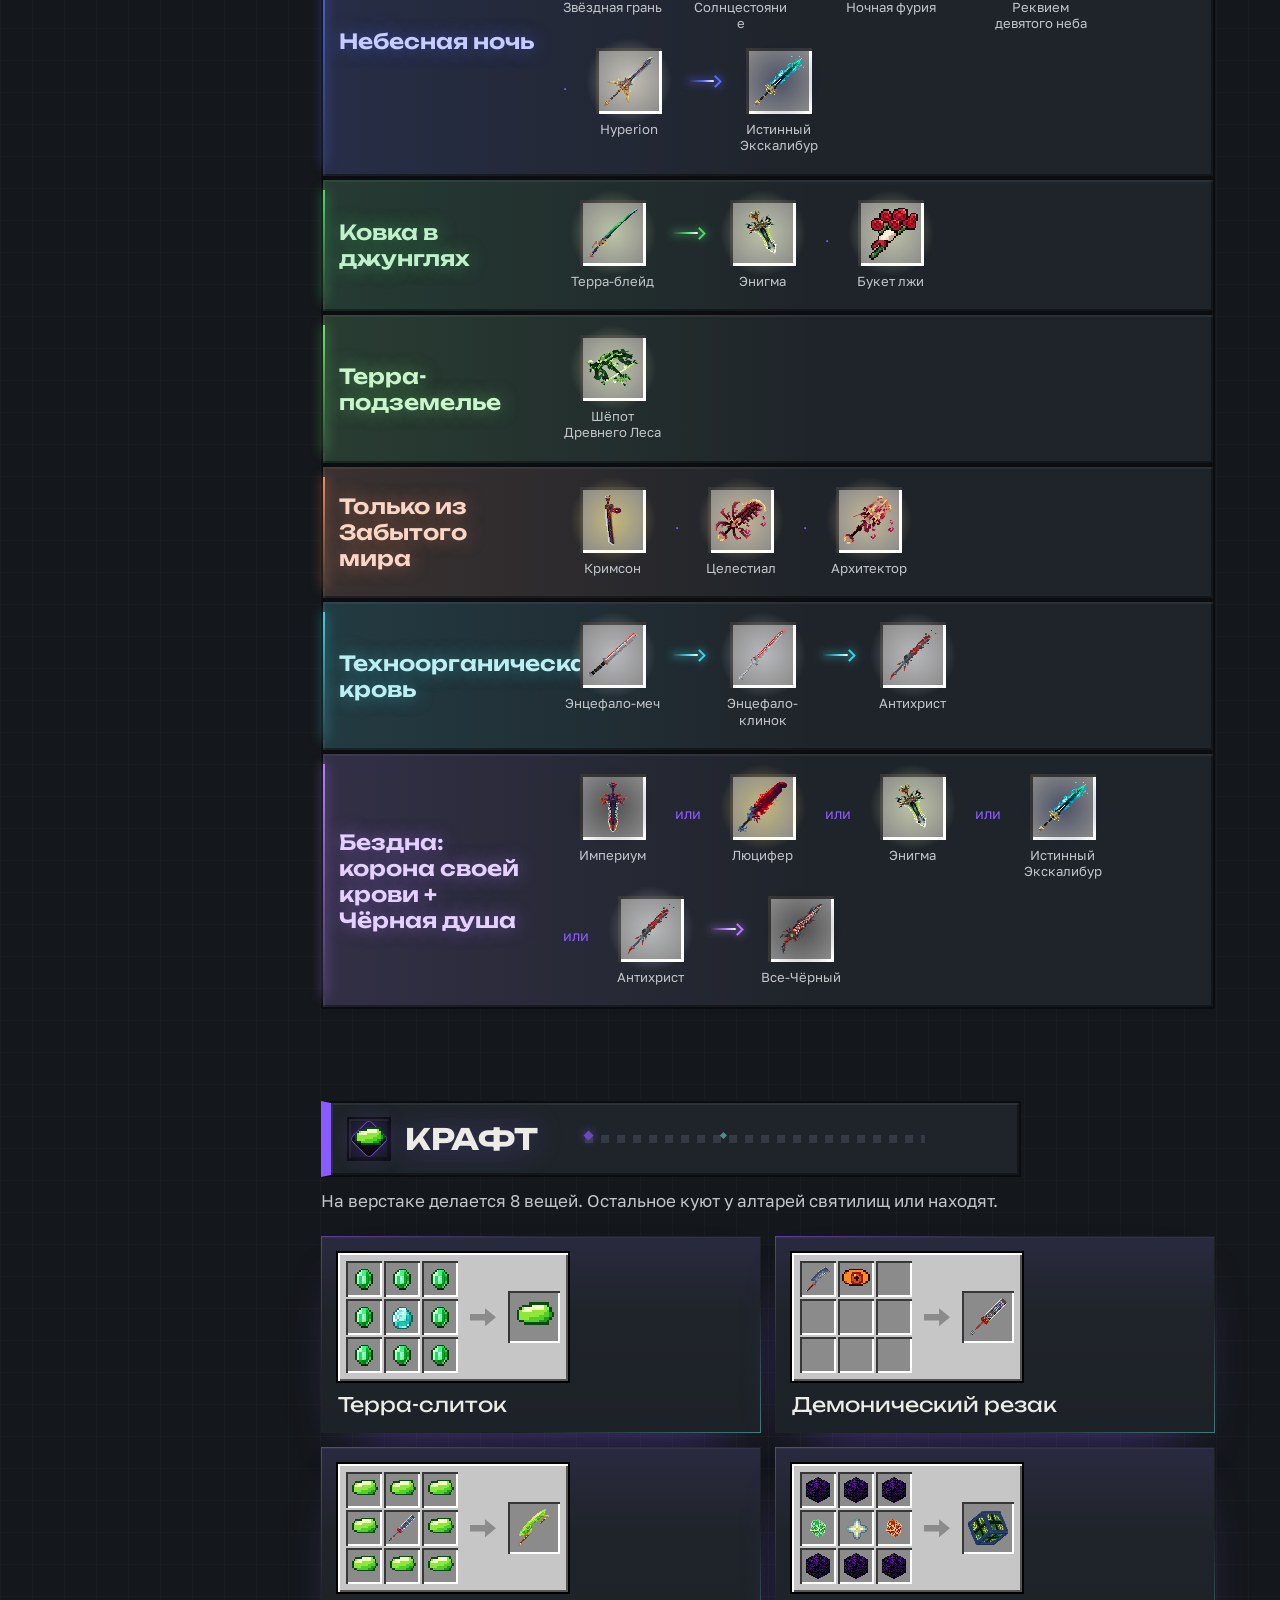
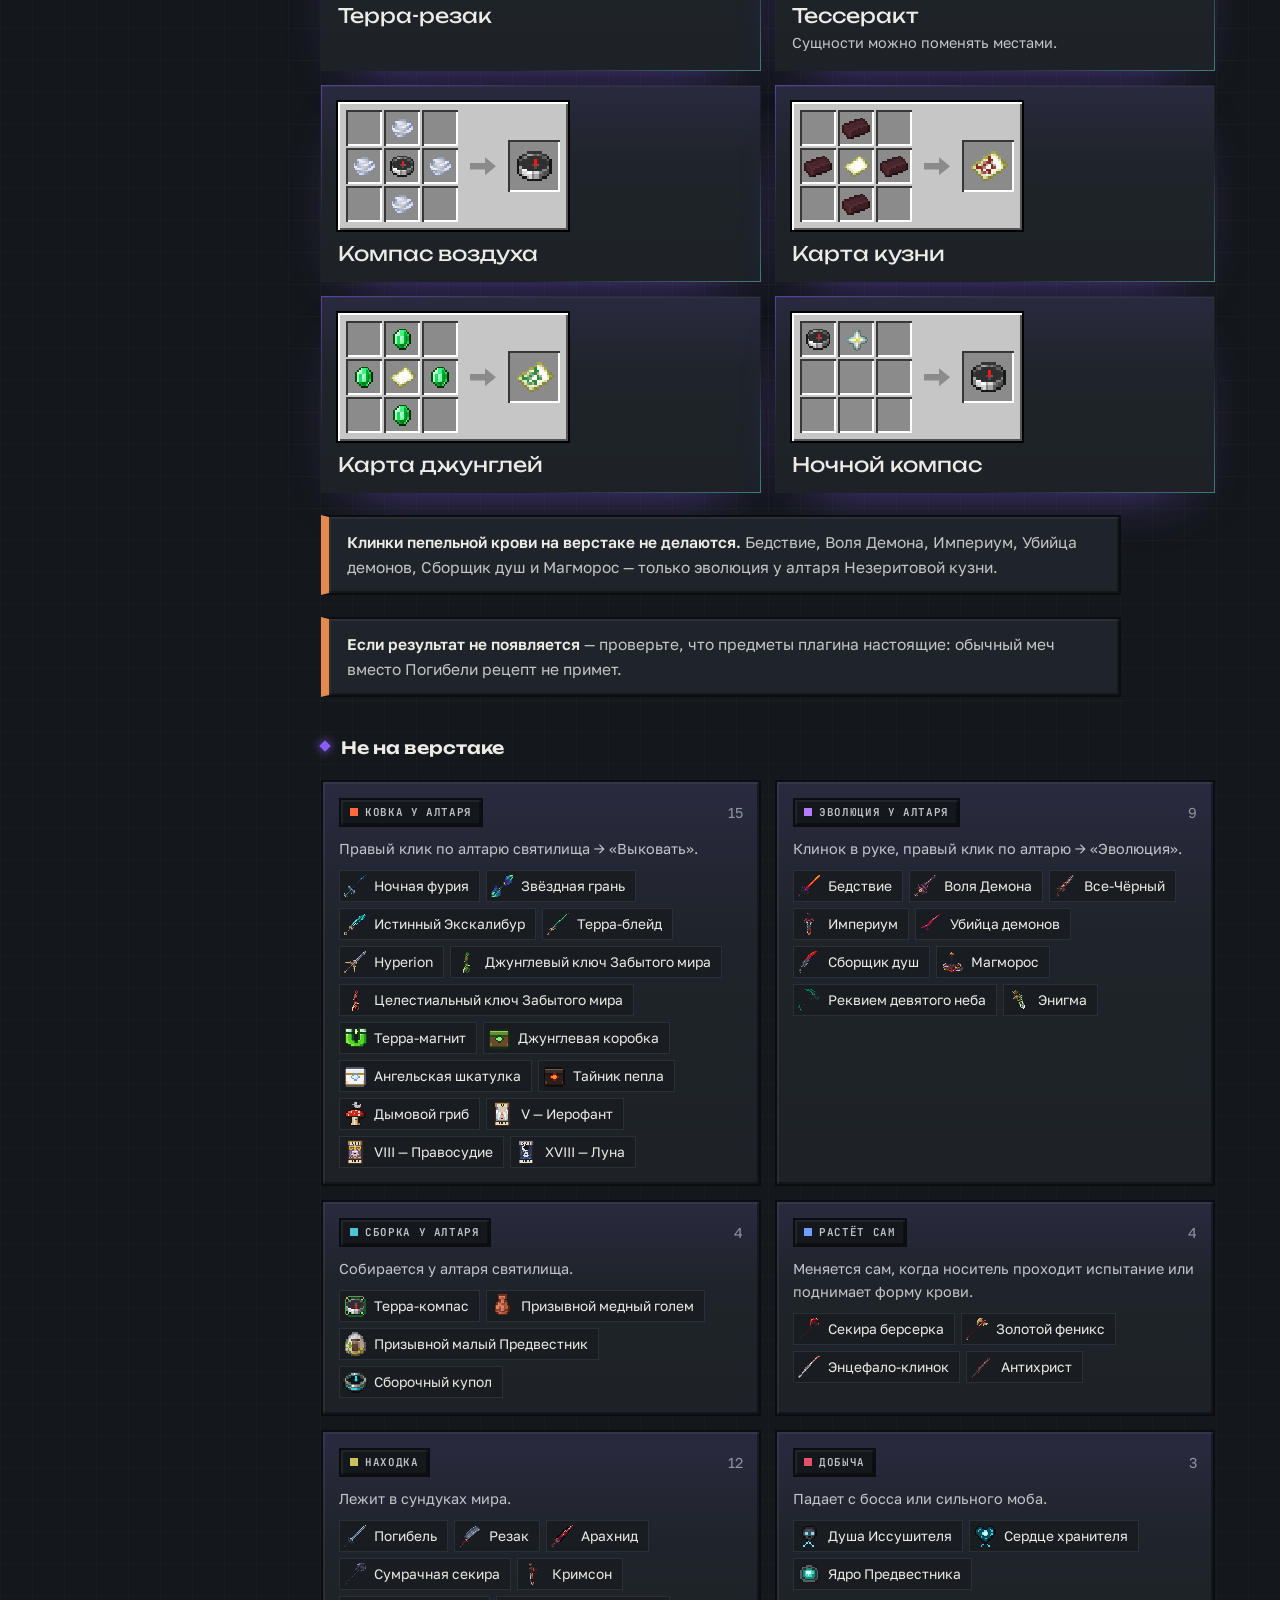
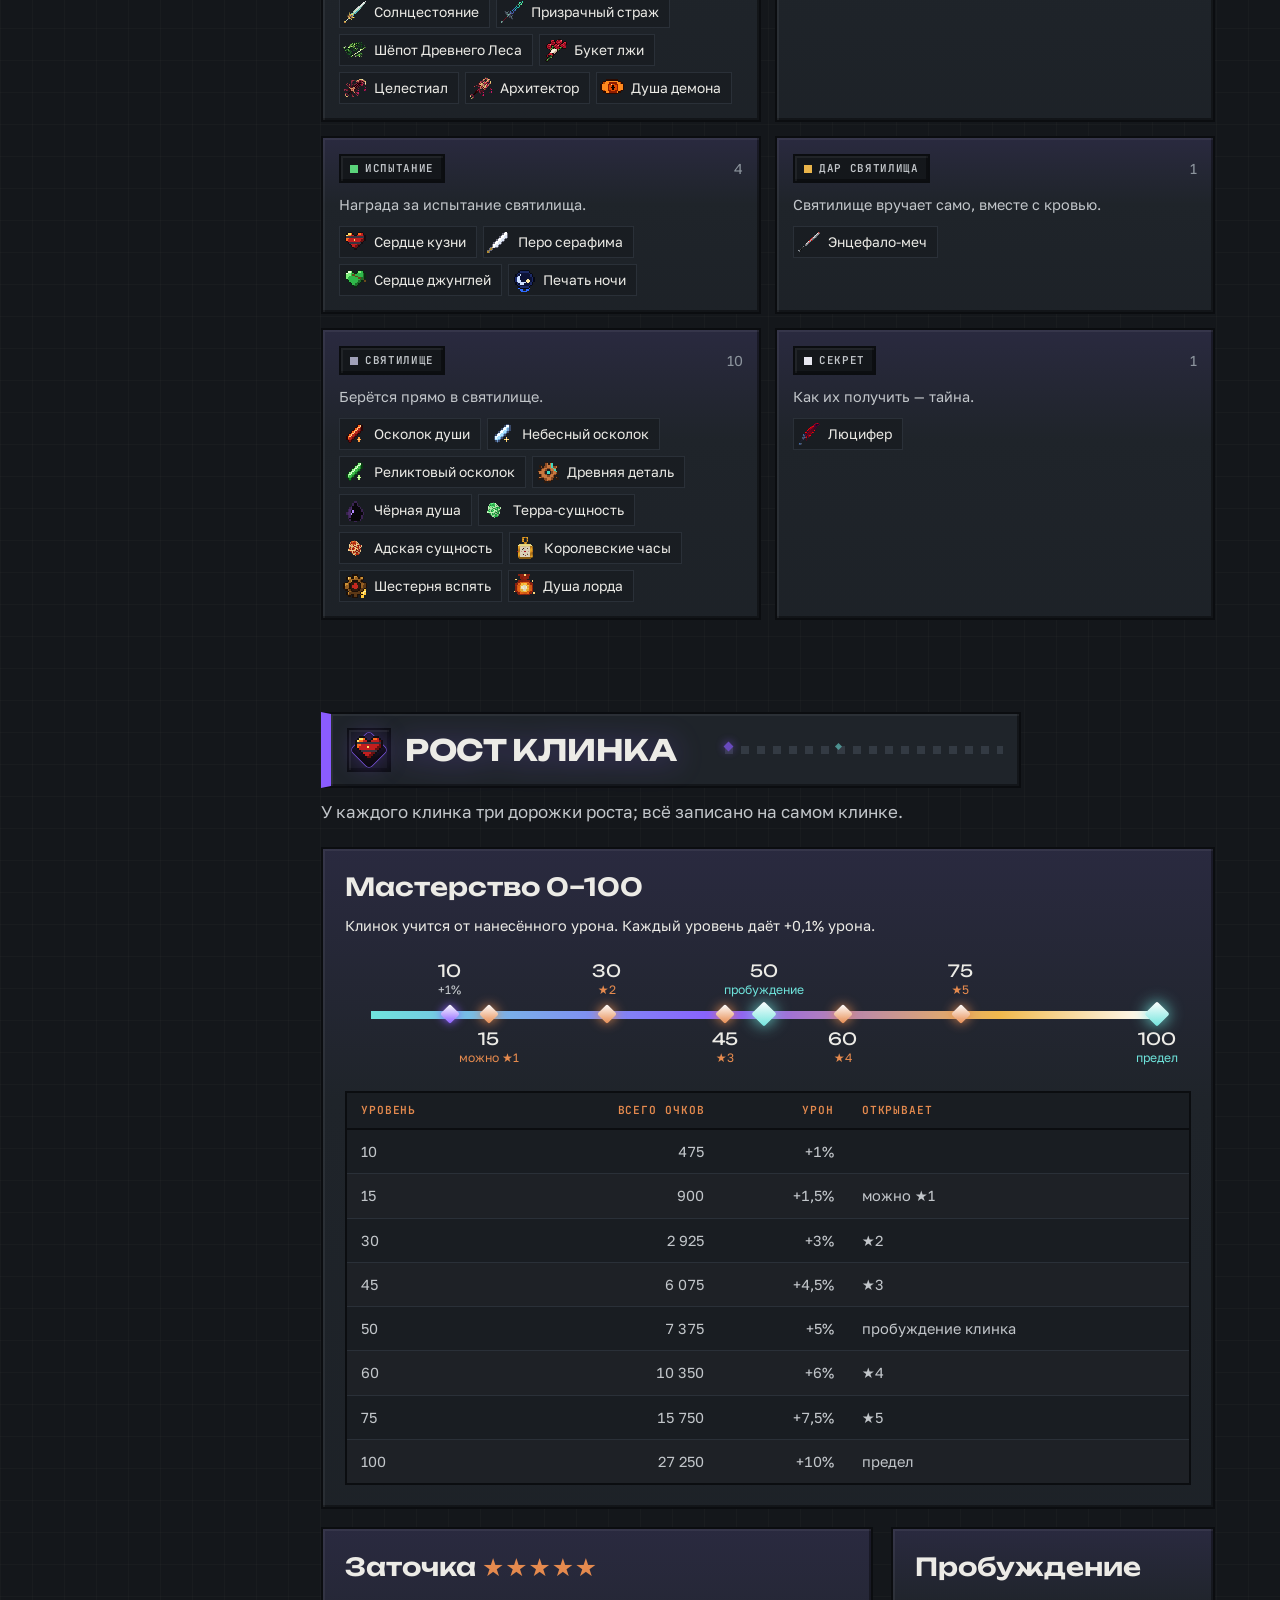
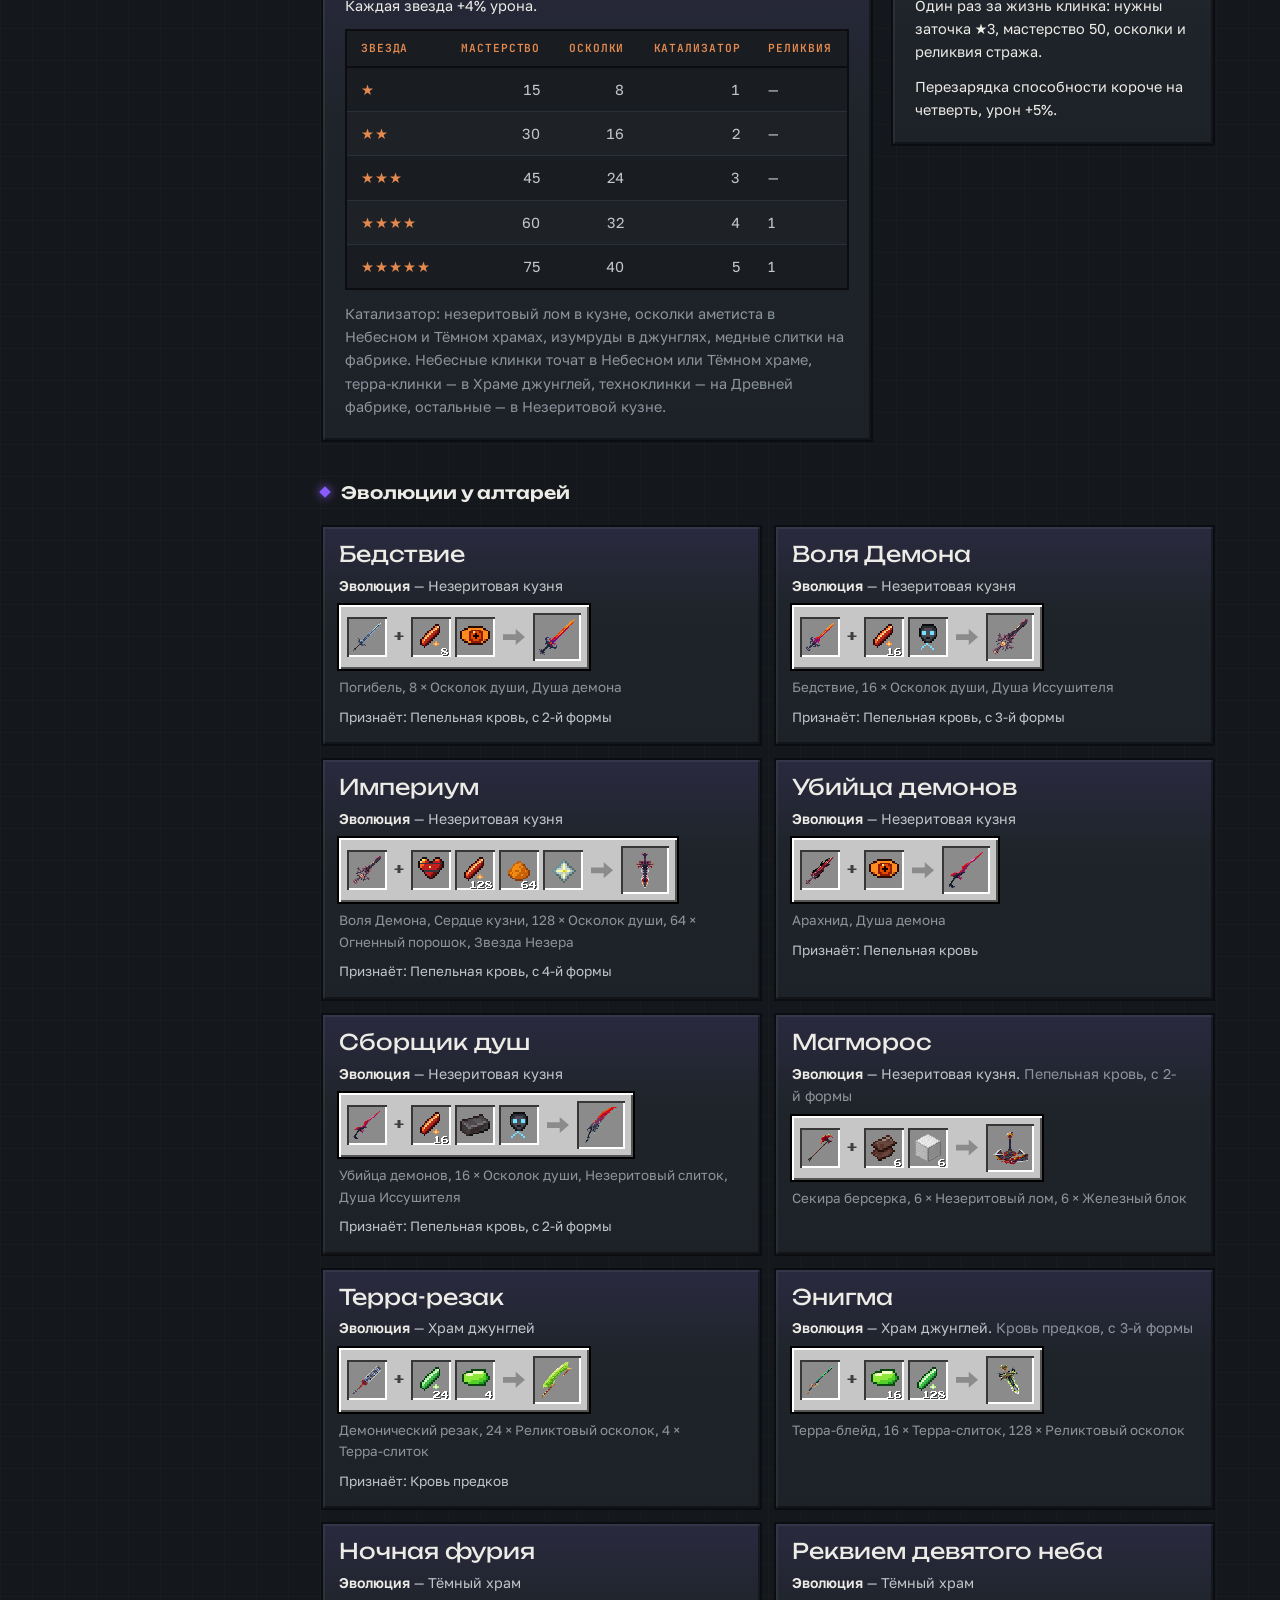
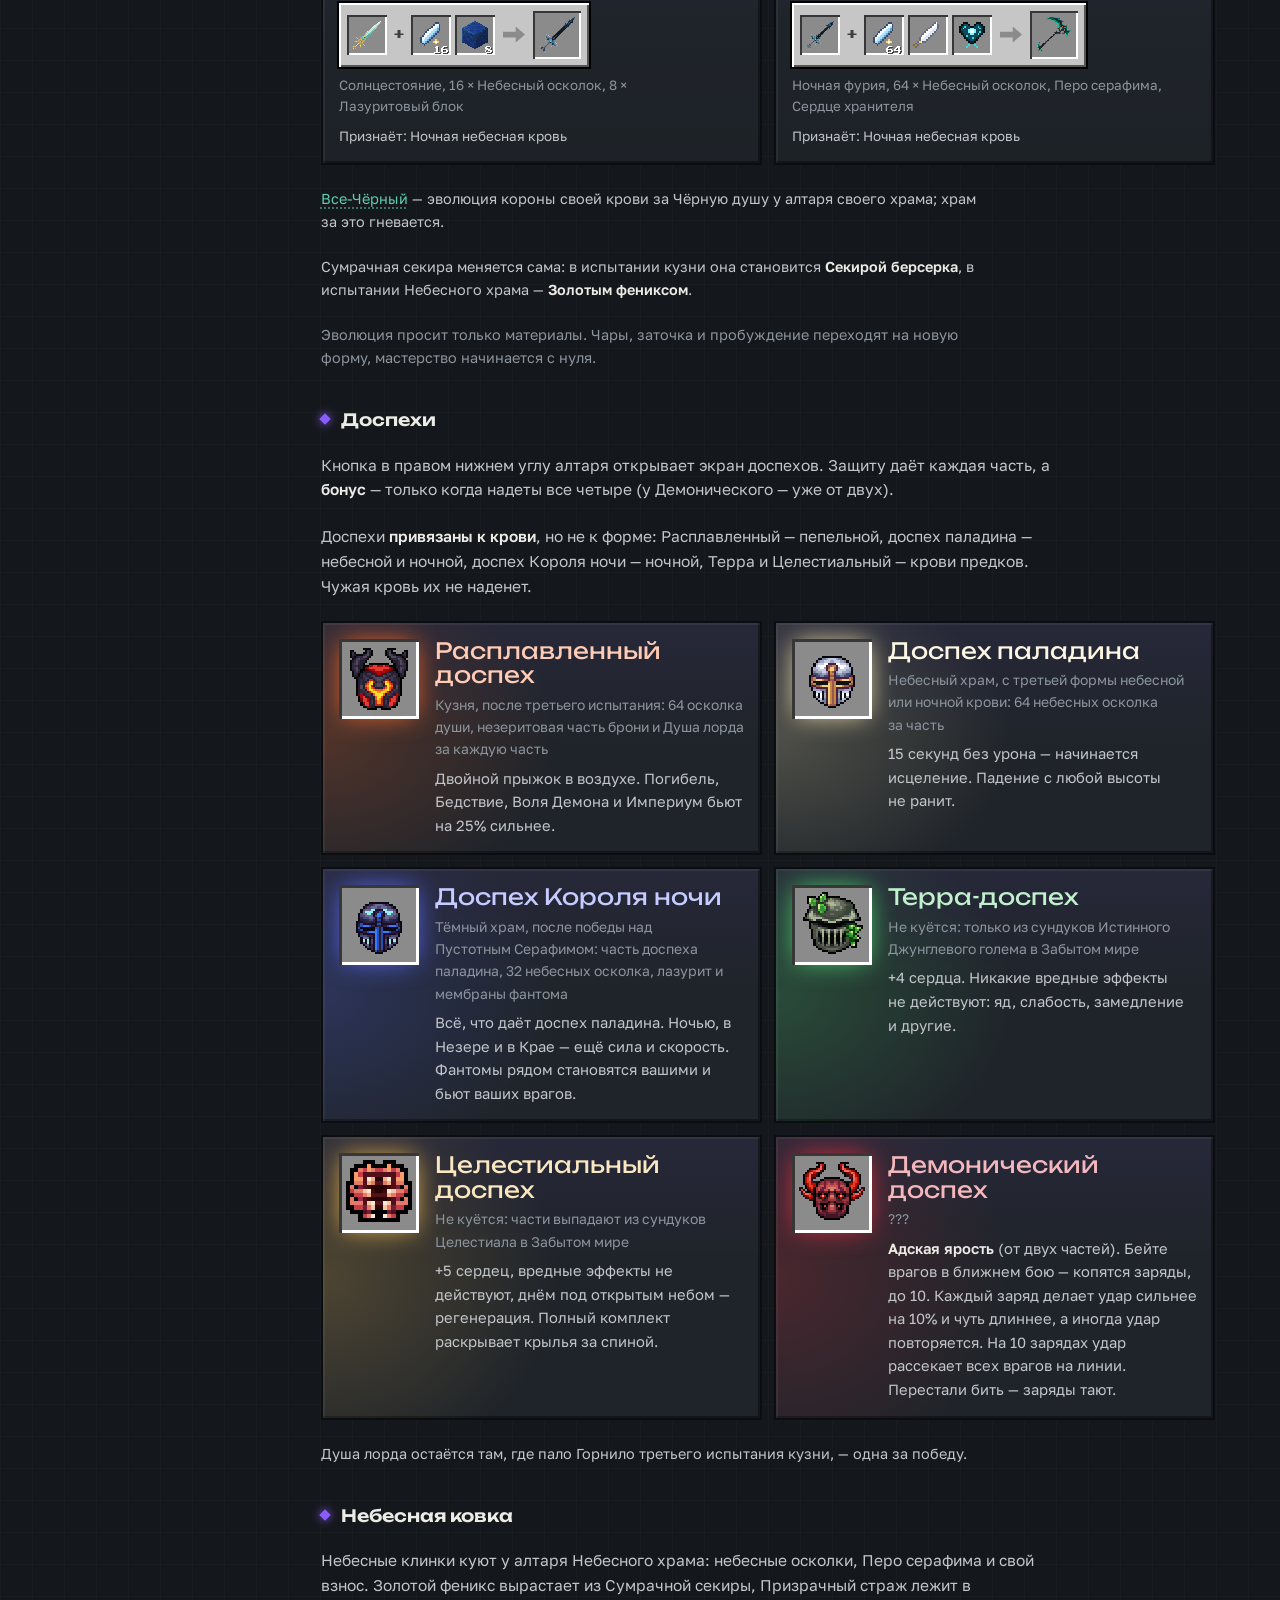
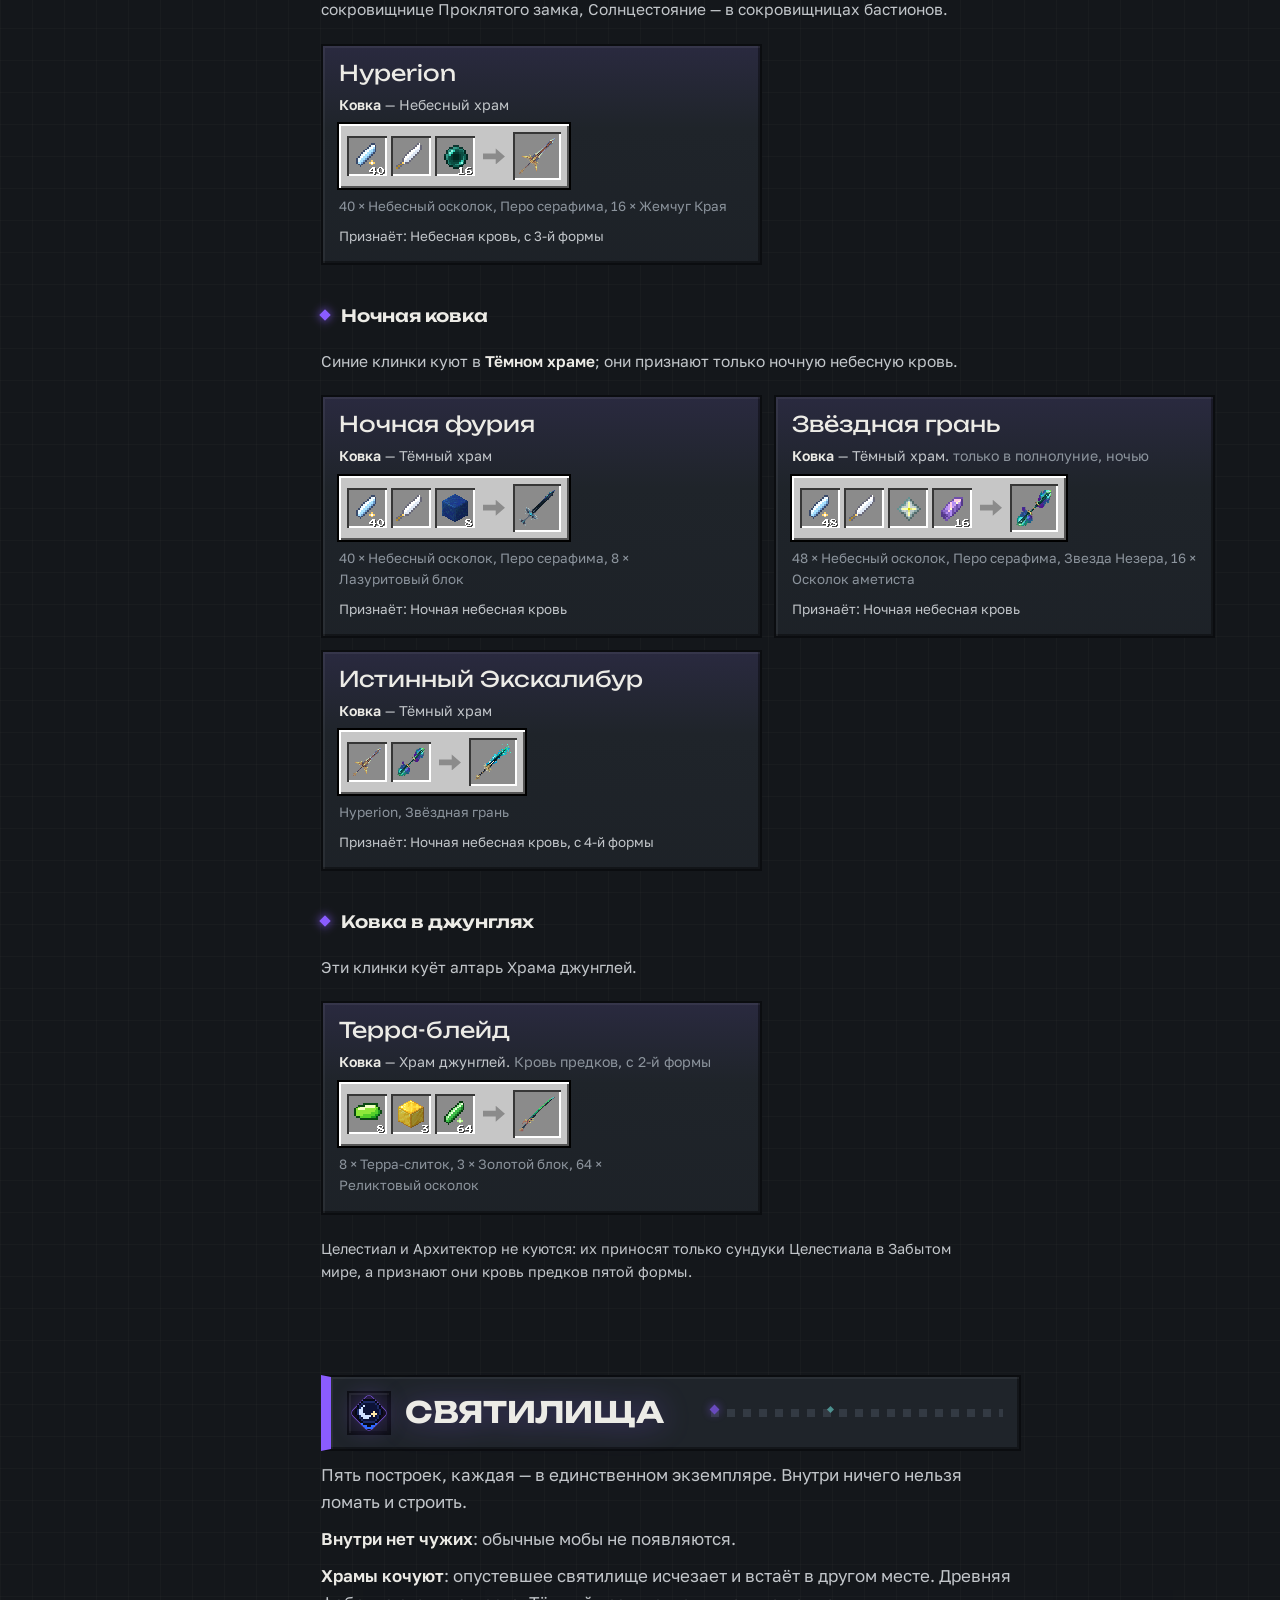
==== commit 7318f345: "Второе издание кодекса: новое оформление (сланец и медь, боковая панель разделов), Забытый мир с кла" ====
--- a/index.html
+++ b/index.html
@@ -4,7 +4,7 @@
 <meta charset="utf-8">
 <meta name="viewport" content="width=device-width, initial-scale=1">
 <meta name="color-scheme" content="dark">
-<meta name="theme-color" content="#150f1c">
+<meta name="theme-color" content="#14171b">
 <title>Кодекс VirusSwords</title>
 <meta name="description" content="Энциклопедия плагина VirusSwords для Paper 1.21.11: каталог клинков и материалов с 3D-моделями, кровь и формы, святилища и боссы, испытания, крафт и достижения.">
 <meta name="keywords" content="VirusSwords, Minecraft, Paper, плагин, клинки, святилища, кровь, боссы, вики">
@@ -29,7 +29,7 @@
 <link rel="icon" type="image/svg+xml" href="data:image/svg+xml,%3Csvg xmlns='http://www.w3.org/2000/svg' viewBox='0 0 16 16' shape-rendering='crispEdges'%3E%3Crect width='16' height='16' rx='3' fill='%23150f1c'/%3E%3Cpath fill='%23c9a8ff' d='M12 2h2v2h-1v1h-1v1h-1v1h-1v1H9V7h1V6h1V5h1z'/%3E%3Cpath fill='%23e8dcff' d='M8 8h1v1H8zM7 9h1v1H7zM6 10h1v1H6z'/%3E%3Cpath fill='%23f0b44a' d='M3 9h2v1h1v1h1v2H6v-1H5v-1H4v-1H3zM2 12h2v2H2z'/%3E%3C/svg%3E">
 <link rel="preconnect" href="https://fonts.googleapis.com">
 <link rel="preconnect" href="https://fonts.gstatic.com" crossorigin>
-<link rel="stylesheet" href="https://fonts.googleapis.com/css2?family=Forum&family=Onest:wght@400;500;600;700&family=JetBrains+Mono:wght@400;600&family=Press+Start+2P&display=swap">
+<link rel="stylesheet" href="https://fonts.googleapis.com/css2?family=Unbounded:wght@500;600;700;800&family=Golos+Text:wght@400;500;600;700&family=JetBrains+Mono:wght@400;600&family=Press+Start+2P&display=swap">
   <script type="module" crossorigin src="./scripts/wiki.js"></script>
   <link rel="modulepreload" crossorigin href="./scripts/vue.js">
   <link rel="modulepreload" crossorigin href="./scripts/data.js">
@@ -40,13 +40,13 @@
 </head>
 <style>
   /* Until the codex has mounted - a moment on a slow phone - the page is not a blank: Vue replaces all of it. */
-  body { margin: 0; background: #150f1c; }
-  .boot { min-height: 100vh; display: grid; place-content: center; justify-items: center; gap: 14px; color: #e8e0f5; }
-  .boot svg { filter: drop-shadow(0 0 18px #8a5cff88); animation: boot-glow 1.6s ease-in-out infinite alternate; }
-  .boot-name { margin: 0; font: 1.6rem/1 Forum, Georgia, serif; letter-spacing: .02em; }
-  .boot-bar { width: 140px; height: 2px; border-radius: 2px; background: linear-gradient(90deg, transparent, #6fe4dc, transparent) 0 0 / 50% 100% no-repeat, #ffffff14; animation: boot-run 1.1s linear infinite; }
+  body { margin: 0; background: #14171b; }
+  .boot { min-height: 100vh; display: grid; place-content: center; justify-items: center; gap: 14px; color: #ecebe6; }
+  .boot svg { filter: drop-shadow(0 0 18px #e58a4e66); animation: boot-glow 1.6s ease-in-out infinite alternate; }
+  .boot-name { margin: 0; font: 800 1.2rem/1 Unbounded, system-ui, sans-serif; text-transform: uppercase; }
+  .boot-bar { width: 140px; height: 2px; border-radius: 2px; background: linear-gradient(90deg, transparent, #e58a4e, transparent) 0 0 / 50% 100% no-repeat, #ffffff14; animation: boot-run 1.1s linear infinite; }
   @keyframes boot-run { from { background-position: -100% 0, 0 0 } to { background-position: 200% 0, 0 0 } }
-  @keyframes boot-glow { to { filter: drop-shadow(0 0 28px #8a5cffcc); } }
+  @keyframes boot-glow { to { filter: drop-shadow(0 0 28px #e58a4eaa); } }
   @media (prefers-reduced-motion: reduce) { .boot svg, .boot-bar { animation: none; } }
 </style>
 <body>
@@ -54,6 +54,6 @@
   <svg viewBox="0 0 16 16" width="64" height="64" shape-rendering="crispEdges" aria-hidden="true"><path fill="#c9a8ff" d="M12 2h2v2h-1v1h-1v1h-1v1h-1v1H9V7h1V6h1V5h1z"/><path fill="#e8dcff" d="M8 8h1v1H8zM7 9h1v1H7zM6 10h1v1H6z"/><path fill="#f0b44a" d="M3 9h2v1h1v1h1v2H6v-1H5v-1H4v-1H3zM2 12h2v2H2z"/></svg>
   <p class="boot-name">Кодекс VirusSwords</p><span class="boot-bar" aria-hidden="true"></span>
 </div></div>
-<noscript><p style="font:16px/1.5 system-ui,sans-serif;color:#e8e0f5;background:#150f1c;padding:24px;margin:0">Кодексу VirusSwords нужен JavaScript: включите его, чтобы открыть каталог, фильтры и 3D-модели.</p></noscript>
+<noscript><p style="font:16px/1.5 system-ui,sans-serif;color:#ecebe6;background:#14171b;padding:24px;margin:0">Кодексу VirusSwords нужен JavaScript: включите его, чтобы открыть каталог, фильтры и 3D-модели.</p></noscript>
 </body>
 </html>
--- a/styles/index.css
+++ b/styles/index.css
@@ -74,7 +74,8 @@
 /* --- shell -------------------------------------------------------------------------- */
 .shell { display: grid; grid-template-columns: 236px minmax(0, 1fr); max-width: 1380px; margin: 0 auto; }
 main { min-width: 0; padding: 0 48px 96px; }
-section { padding-block: 84px 0; display: grid; gap: 22px; scroll-margin-top: 8px; }
+/* A jump to a section lands its title a little under the bar, not its empty top padding. */
+section { padding-block: 84px 0; display: grid; gap: 22px; scroll-margin-top: -56px; }
 .sec-head { display: grid; gap: 10px; max-width: 70ch; }
 .sec-anchor { position: relative; margin-left: -10px; display: inline-grid; place-items: center; width: 30px; height: 30px; border-radius: 8px; color: var(--muted); opacity: 0; transition: opacity .15s, color .15s, background .15s; flex: none; }
 .sec-anchor svg { width: 18px; height: 18px; }
@@ -436,8 +437,7 @@
   .nav a.on { border-bottom-color: var(--soul); }
   .nav .count { display: none; }
   main { padding: 0 16px 64px; }
-  section { padding-block: 56px 0; scroll-margin-top: 104px; }
-  html { scroll-padding-top: 108px; }
+  section { padding-block: 56px 0; scroll-margin-top: 0; }
   .line { grid-template-columns: minmax(0, 1fr); gap: 6px; }
   .steps { grid-template-columns: minmax(0, 1fr); }
 }
@@ -747,6 +747,11 @@
 .card-give-label { font-size: .78rem; color: var(--muted); }
 .card-give code { flex: 1 1 auto; background: none; border: 0; padding: 0; color: #80ff20; font-size: .86rem; }
 .card-give .term-copy { margin-left: 0; }
+.netnote { white-space: nowrap; position: fixed; left: 50%; bottom: 18px; z-index: 40; transform: translateX(-50%); display: flex; align-items: center; gap: 8px; margin: 0; padding: 8px 14px; border-radius: 999px; background: color-mix(in srgb, var(--bg-2) 92%, transparent); border: 1px solid var(--line); color: var(--ink-2); font-size: .84rem; box-shadow: 0 12px 30px -12px #000; backdrop-filter: blur(8px); max-width: calc(100vw - 32px); }
+.netnote svg { width: 16px; height: 16px; flex: none; color: var(--gold); }
+.netnote-enter-active, .netnote-leave-active { transition: opacity .2s, transform .2s; }
+.netnote-enter-from, .netnote-leave-to { opacity: 0; transform: translate(-50%, 8px); }
+@media print { .netnote { display: none; } }
 /*
  * The enchantment over the codex.
  *
@@ -1364,3 +1369,191 @@
 .hero-model .sparks { margin: -180px 0 0 -160px; }
 .card-top { grid-template-columns: minmax(0, 1fr); gap: 10px; padding-right: 0; }
 .cv-name, .tip .tname { filter: drop-shadow(0 0 .6px rgba(255, 255, 255, .55)) drop-shadow(0 0 10px rgba(255, 255, 255, .1)); }
+/*
+ * Кодекс VirusSwords, second edition: deepslate and copper.
+ *
+ * Layout: a rail of chapters down the left edge, the page to its right - a workshop ledger, not a scroll.
+ * The page is cut the way the game cuts its own panels: square, outlined, bevelled - light from the
+ * top left. Deepslate for the ground, raw copper for what is named, verdigris for what can be pressed.
+ * Loaded after style.css and fx.css: it re-skins what they lay out.
+ */
+:root {
+  --bg: #14171b;
+  --bg-2: #191d22;
+  --surface: #1f242a;
+  --surface-2: #293038;
+  --line: #3d4650;
+  --line-soft: #2a3038;
+  --ink: #ecebe6;
+  --ink-2: #c2c6ca;
+  --muted: #8c949d;
+  --soul: #5fcfab;
+  --soul-soft: rgba(95, 207, 171, .12);
+  --soul-line: rgba(95, 207, 171, .5);
+  --gold: #e58a4e;
+  --copper: #e58a4e;
+  --copper-deep: #a85a2c;
+  --edge: #0b0d10;
+  --focus: #5fcfab;
+  --code-bg: #262c33;
+  --display: "Unbounded", "Golos Text", "Segoe UI", system-ui, sans-serif;
+  --body: "Golos Text", "Segoe UI", system-ui, sans-serif;
+  --mono: "JetBrains Mono", ui-monospace, Consolas, monospace;
+  --r-box: 0px;
+  --r-small: 0px;
+  --rail: 256px;
+  --bevel: inset 2px 2px 0 rgba(255, 255, 255, .055), inset -2px -2px 0 rgba(0, 0, 0, .38);
+  color-scheme: dark;
+}
+
+/* --- ground ------------------------------------------------------------------------ */
+html { background: var(--bg); }
+body {
+  background:
+    linear-gradient(rgba(255, 255, 255, .018) 1px, transparent 1px) 0 0 / 100% 32px,
+    linear-gradient(90deg, rgba(255, 255, 255, .018) 1px, transparent 1px) 0 0 / 32px 100%,
+    var(--bg);
+  font: 15.5px/1.6 var(--body);
+}
+.sky, .motes, .sec-rune { display: none !important; }
+:focus-visible { border-radius: 0; }
+a { text-decoration-style: dotted; text-decoration-thickness: 1.5px; }
+h2 { font: 700 clamp(1.45rem, 2.3vw, 2rem)/1.12 var(--display); letter-spacing: -.01em; text-transform: uppercase; }
+h3 { font: 600 1.06rem/1.25 var(--display); letter-spacing: 0; }
+h4 { font: 600 .98rem/1.35 var(--body); }
+.lead { font-size: 1.06rem; color: var(--ink-2); }
+code, kbd { border-radius: 0; }
+
+/* --- the rail ---------------------------------------------------------------------- */
+.topbar { background: var(--bg-2); backdrop-filter: none; border-bottom: 2px solid var(--edge); box-shadow: 0 2px 0 rgba(255, 255, 255, .04); }
+.topbar .brand { gap: 10px; }
+.brand-mark { filter: none; }
+.brand-name, .topbar .brand-name { font: 800 1rem/1 var(--display); text-transform: uppercase; letter-spacing: .02em; background: none; -webkit-background-clip: border-box; background-clip: border-box; color: var(--ink); }
+.search input { border: 2px solid var(--edge); background: var(--bg); box-shadow: var(--bevel); font-family: var(--mono); font-size: .84rem; }
+.search input:focus { border-color: var(--soul); box-shadow: var(--bevel); }
+.topbar .nav a { border-radius: 0; font: 500 .9rem/1.2 var(--body); color: var(--ink-2); }
+.topbar .nav a .count, .nav .count { font: 500 .7rem/1 var(--mono); color: var(--muted); }
+.topbar .nav a:hover { background: var(--surface); color: var(--ink); }
+.topbar .nav a.on { background: var(--surface-2); color: var(--ink); box-shadow: inset 0 -3px 0 var(--copper); text-shadow: none; }
+.nav-step { border-radius: 0; border: 2px solid var(--edge); }
+.found-box, .topbar .found-box { border-radius: 0; }
+
+@media (min-width: 1180px) {
+  .topbar { position: fixed; inset: 0 auto 0 0; width: var(--rail); border-bottom: 0; border-right: 2px solid var(--edge); box-shadow: 2px 0 0 rgba(255, 255, 255, .04); overflow: visible; z-index: 30; padding-top: env(safe-area-inset-top, 0px); }
+  .topbar-in { height: 100%; max-width: none; margin: 0; display: grid; grid-template-columns: minmax(0, 1fr); grid-template-rows: auto auto minmax(0, 1fr); grid-template-areas: "brand" "search" "nav"; align-items: start; gap: 18px; padding: 26px 0 18px; }
+  .topbar .brand { padding-inline: 22px; flex-wrap: wrap; }
+  .topbar .brand-mark { width: 34px; height: 34px; }
+  .topbar .brand-name { font-size: 1.12rem; }
+  .topbar .brand::after { content: "VirusSwords · Paper 1.21.11"; flex-basis: 100%; font: 500 .66rem/1.3 var(--mono); letter-spacing: .08em; text-transform: uppercase; color: var(--muted); }
+  .topbar .search { margin-inline: 22px; }
+  .topbar .nav-wrap { height: 100%; display: block; min-height: 0; }
+  .topbar .nav { height: 100%; flex-direction: column; overflow-x: hidden; overflow-y: auto; gap: 0; padding-inline: 0; mask-image: none !important; scrollbar-width: thin; border-top: 2px solid var(--edge); }
+  .topbar .nav a { justify-content: space-between; align-items: center; padding: 11px 22px 11px 19px; border-left: 3px solid transparent; border-bottom: 1px solid var(--line-soft); font-size: .93rem; white-space: normal; }
+  .topbar .nav a.on { border-left-color: var(--copper); box-shadow: none; background: var(--surface); }
+  .topbar .nav a.on .count { color: var(--copper); }
+  .nav-step { display: none !important; }
+  .topbar .found-box { left: 0; right: auto; width: 340px; }
+  .topbar .search-hint { left: 0; right: auto; }
+  .shell, .sitefoot, .xp { margin-left: var(--rail); }
+  .shell { max-width: none; padding-inline: clamp(24px, 3.2vw, 56px); }
+  .shell > main { max-width: 1240px; }
+}
+
+/* --- chapter heads ----------------------------------------------------------------- */
+.sec-head { padding-top: 8px; }
+.sec-title { display: flex; align-items: center; gap: 14px; flex-wrap: wrap; padding: 14px 16px; background: var(--surface); border: 2px solid var(--edge); border-left: 10px solid var(--w1, var(--copper)); box-shadow: var(--bevel); }
+.sec-title h2 { background: none; color: var(--ink); -webkit-text-fill-color: currentColor; text-shadow: none; }
+.sec-title .emblem { width: 44px; height: 44px; border-radius: 0; background: var(--bg); border: 2px solid var(--edge); box-shadow: var(--bevel); display: grid; place-items: center; }
+.sec-title .emblem img { width: 32px; height: 32px; image-rendering: pixelated; filter: none; }
+.sec-rule { flex: 1 1 60px; height: 8px; min-width: 40px; background: repeating-linear-gradient(90deg, var(--line) 0 8px, transparent 8px 16px); border: 0; opacity: .7; }
+.sec-anchor { border-radius: 0; }
+
+/* --- slabs: everything that was a soft card ---------------------------------------- */
+.panel, .method, .sanctum, .boss, .set, .blood, .adv, .craft, .guide-card, .boxed, .inv-group, .rarities, .rarity, .ability, .step, .line,
+.callout, .found-box, .keys-box, .cat-side, .cat-view, .fourth, .tier, .wave, .term, .versus, .btree, .babyss, .mstage, .price.boxed {
+  border-radius: 0;
+  border: 2px solid var(--edge);
+  background-color: var(--surface);
+  box-shadow: var(--bevel);
+  backdrop-filter: none;
+}
+.sanctum, .boss, .blood, .set, .adv { background-image: linear-gradient(180deg, color-mix(in srgb, var(--w1, var(--copper)) 7%, transparent), transparent 120px); }
+.sanctum figure, .sanctum figure img, .terra-figure, .cube-figure, figure img { border-radius: 0; }
+.sanctum-title h3, .boss-name, .bossbar-name { font-family: var(--display); }
+.callout { border-left: 8px solid var(--copper); }
+
+/* --- tags -------------------------------------------------------------------------- */
+.pill, .chip, .mbadge, .seg, .rchip, .bchip, .cv-tag, .suggest-chip, .ftag, .cat-link, .step-btn, .text-btn, .sort {
+  border-radius: 0;
+}
+.pill, .mbadge, .cv-tag, .ftag { font: 600 .68rem/1.2 var(--mono); letter-spacing: .06em; text-transform: uppercase; border: 2px solid var(--edge); background: var(--bg); box-shadow: var(--bevel); padding: 6px 9px; color: var(--ink-2); }
+.chip, .seg, .rchip, .bchip { border: 2px solid var(--edge); background: var(--bg); box-shadow: var(--bevel); font-family: var(--body); }
+.chip.on, .seg.on, .rchip.on, .bchip.on, .chip[aria-pressed="true"], .seg[aria-pressed="true"], .rchip[aria-pressed="true"], .bchip[aria-pressed="true"] { background: var(--surface-2); border-color: var(--copper); color: var(--ink); box-shadow: inset 0 -3px 0 var(--copper); }
+.mbadge::before { transform: none; }
+
+/* --- tables ------------------------------------------------------------------------ */
+.tbl { border: 2px solid var(--edge); border-radius: 0; background: var(--surface); box-shadow: var(--bevel); }
+.tbl table { border-collapse: collapse; }
+.tbl th { font: 600 .7rem/1.3 var(--mono); letter-spacing: .08em; text-transform: uppercase; color: var(--copper); background: var(--bg-2); border-bottom: 2px solid var(--edge); }
+.tbl tbody th { color: var(--ink); font: 600 .92rem/1.4 var(--body); letter-spacing: 0; text-transform: none; background: none; border-bottom: 1px solid var(--line-soft); }
+.tbl td { border-bottom: 1px solid var(--line-soft); }
+.tbl tbody tr:nth-child(even) { background: rgba(255, 255, 255, .018); }
+.tbl tbody tr:hover { background: var(--surface-2); }
+
+/* --- lists of facts ---------------------------------------------------------------- */
+.kv > div { border-bottom: 1px solid var(--line-soft); }
+.kv dt { font: 600 .68rem/1.5 var(--mono); letter-spacing: .08em; text-transform: uppercase; color: var(--copper); }
+.attacks li b { color: var(--ink); }
+.attacks li::marker { color: var(--copper); }
+
+/* --- the front page ---------------------------------------------------------------- */
+.hero { border-radius: 0; border: 2px solid var(--edge); background: var(--bg-2); box-shadow: var(--bevel); overflow: hidden; }
+.hero::before, .hero::after { border-radius: 0; }
+.hero-kicker { font: 600 .7rem/1.4 var(--mono); letter-spacing: .14em; text-transform: uppercase; color: var(--copper); }
+.hero h1 { font: 800 clamp(2.4rem, 6vw, 5rem)/.95 var(--display); text-transform: uppercase; letter-spacing: -.03em; text-shadow: none; }
+.hero h1 .h1-line { display: block; background: none; -webkit-background-clip: border-box; background-clip: border-box; color: var(--ink); -webkit-text-fill-color: currentColor; }
+.hero h1 .h1-line + .h1-line { color: transparent; -webkit-text-fill-color: transparent; -webkit-text-stroke: 2px var(--copper); font-size: .62em; letter-spacing: -.01em; margin-top: .12em; }
+.facts { display: flex; flex-wrap: wrap; gap: 0; border: 2px solid var(--edge); box-shadow: var(--bevel); background: var(--bg); width: fit-content; max-width: 100%; }
+.facts li { border-radius: 0; border: 0; background: none; box-shadow: none; }
+.facts li + li { border-left: 2px solid var(--edge); }
+.facts a { border-radius: 0; border: 0; background: none; padding: 12px 16px; font: 500 .7rem/1.4 var(--mono); letter-spacing: .06em; text-transform: uppercase; color: var(--muted); box-shadow: none; }
+.facts a:hover { background: var(--surface); color: var(--ink); }
+.facts b { font: 700 1.5rem/1.1 var(--display); color: var(--copper); letter-spacing: 0; }
+.hotbar-note, .mstage-hint { font-family: var(--mono); font-size: .72rem; }
+
+/* --- the item drawer, the footer, the rest ------------------------------------------ */
+.inspect { border-radius: 0; border-left: 4px solid var(--copper); background: var(--bg-2); box-shadow: -2px 0 0 var(--edge); }
+.inspect-close, .keys-close, .totop { border-radius: 0; border: 2px solid var(--edge); box-shadow: var(--bevel); }
+.sitefoot { border-top: 2px solid var(--edge); background: var(--bg-2); }
+.sitefoot-name { font: 800 1.05rem/1 var(--display); text-transform: uppercase; background: none; color: var(--ink); -webkit-text-fill-color: currentColor; }
+.xp { height: 4px; background: var(--edge); }
+.xp-fill { background: var(--copper); box-shadow: none; border-radius: 0; }
+.bossbar-track { border-radius: 0; }
+.statbar-track, .statbar-fill, .mtrack-rail, .mtrack-fill { border-radius: 0; }
+.cat-search input { border-radius: 0; border: 2px solid var(--edge); background: var(--bg); box-shadow: var(--bevel); font-family: var(--mono); }
+.catslot { border-radius: 0; }
+.cv-name, .btitle, .btrunk-title, .set h3, .blood h3 { font-family: var(--display); }
+.term { background: var(--bg); }
+.hovertip { border-radius: 0; }
+
+@media (prefers-reduced-motion: reduce) { .xp-fill { transition: none; } }
+
+/* --- second pass ------------------------------------------------------------------- */
+html body { background:
+    linear-gradient(rgba(255, 255, 255, .018) 1px, transparent 1px) 0 0 / 100% 32px,
+    linear-gradient(90deg, rgba(255, 255, 255, .018) 1px, transparent 1px) 0 0 / 32px 100%,
+    var(--bg); }
+.atlas, .atlas-scroll, .atlas-svg, .rooms img, .sanctum figure { border-radius: 0; }
+.atlas { border: 2px solid var(--edge); box-shadow: var(--bevel); }
+.facts { flex-wrap: nowrap; }
+.facts a { padding: 12px 13px; }
+@media (max-width: 720px) { .facts { flex-wrap: wrap; } .facts li + li { border-left: 0; } .facts li { border-right: 2px solid var(--edge); border-bottom: 2px solid var(--edge); margin: 0 -2px -2px 0; } }
+.totop { background: var(--surface); color: var(--copper); }
+.seg { padding: 0; }
+.seg button { border-radius: 0; padding: 7px 13px; }
+.seg button + button { border-left: 2px solid var(--edge); }
+.chip[aria-pressed="true"], .seg button[aria-pressed="true"] { background: var(--surface-2); color: var(--ink); border-color: var(--copper); box-shadow: inset 0 -3px 0 var(--copper); }
+.seg button[aria-pressed="true"] { border-color: var(--edge); }
+.cat-view { border-radius: 0; border: 2px solid var(--edge); background: var(--surface); box-shadow: var(--bevel); }
+.cat-view .mstage, .mstage { background-color: var(--bg); }
+.boot-name { font-family: "Unbounded", sans-serif; }
